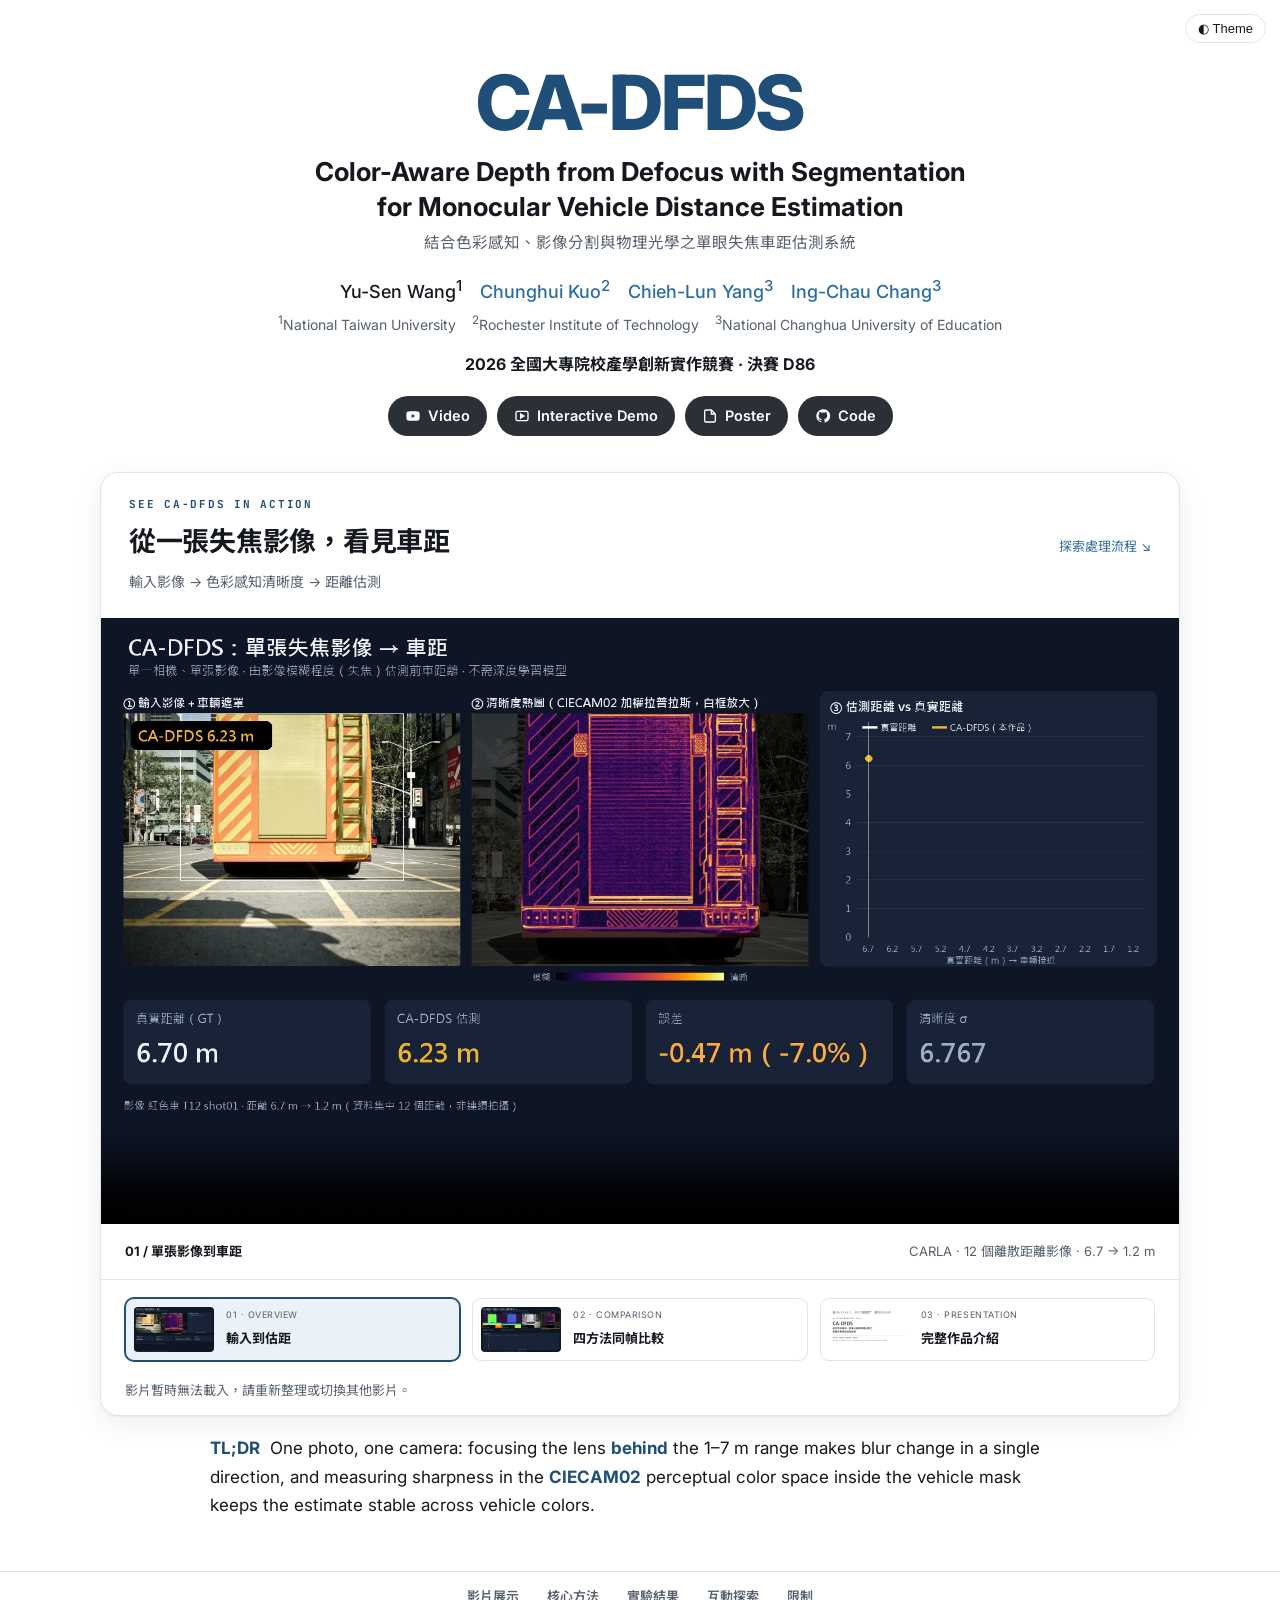
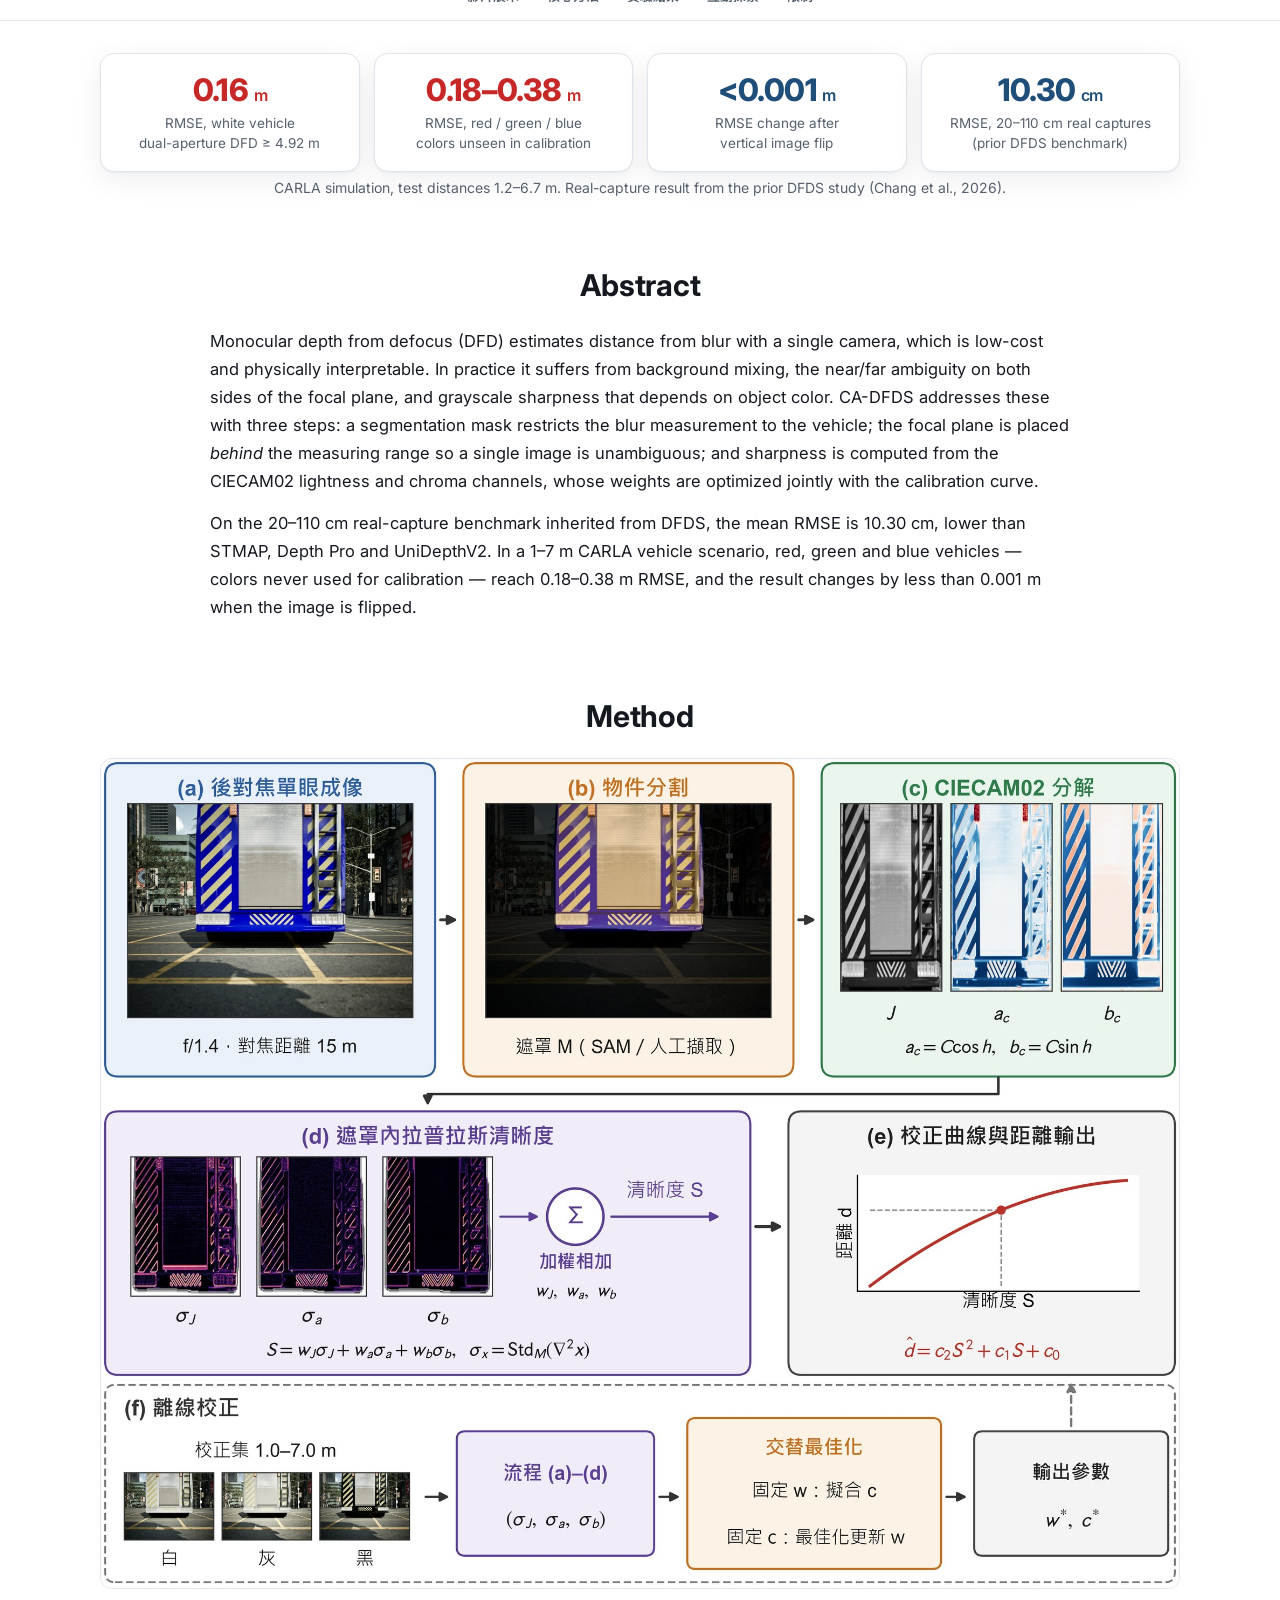
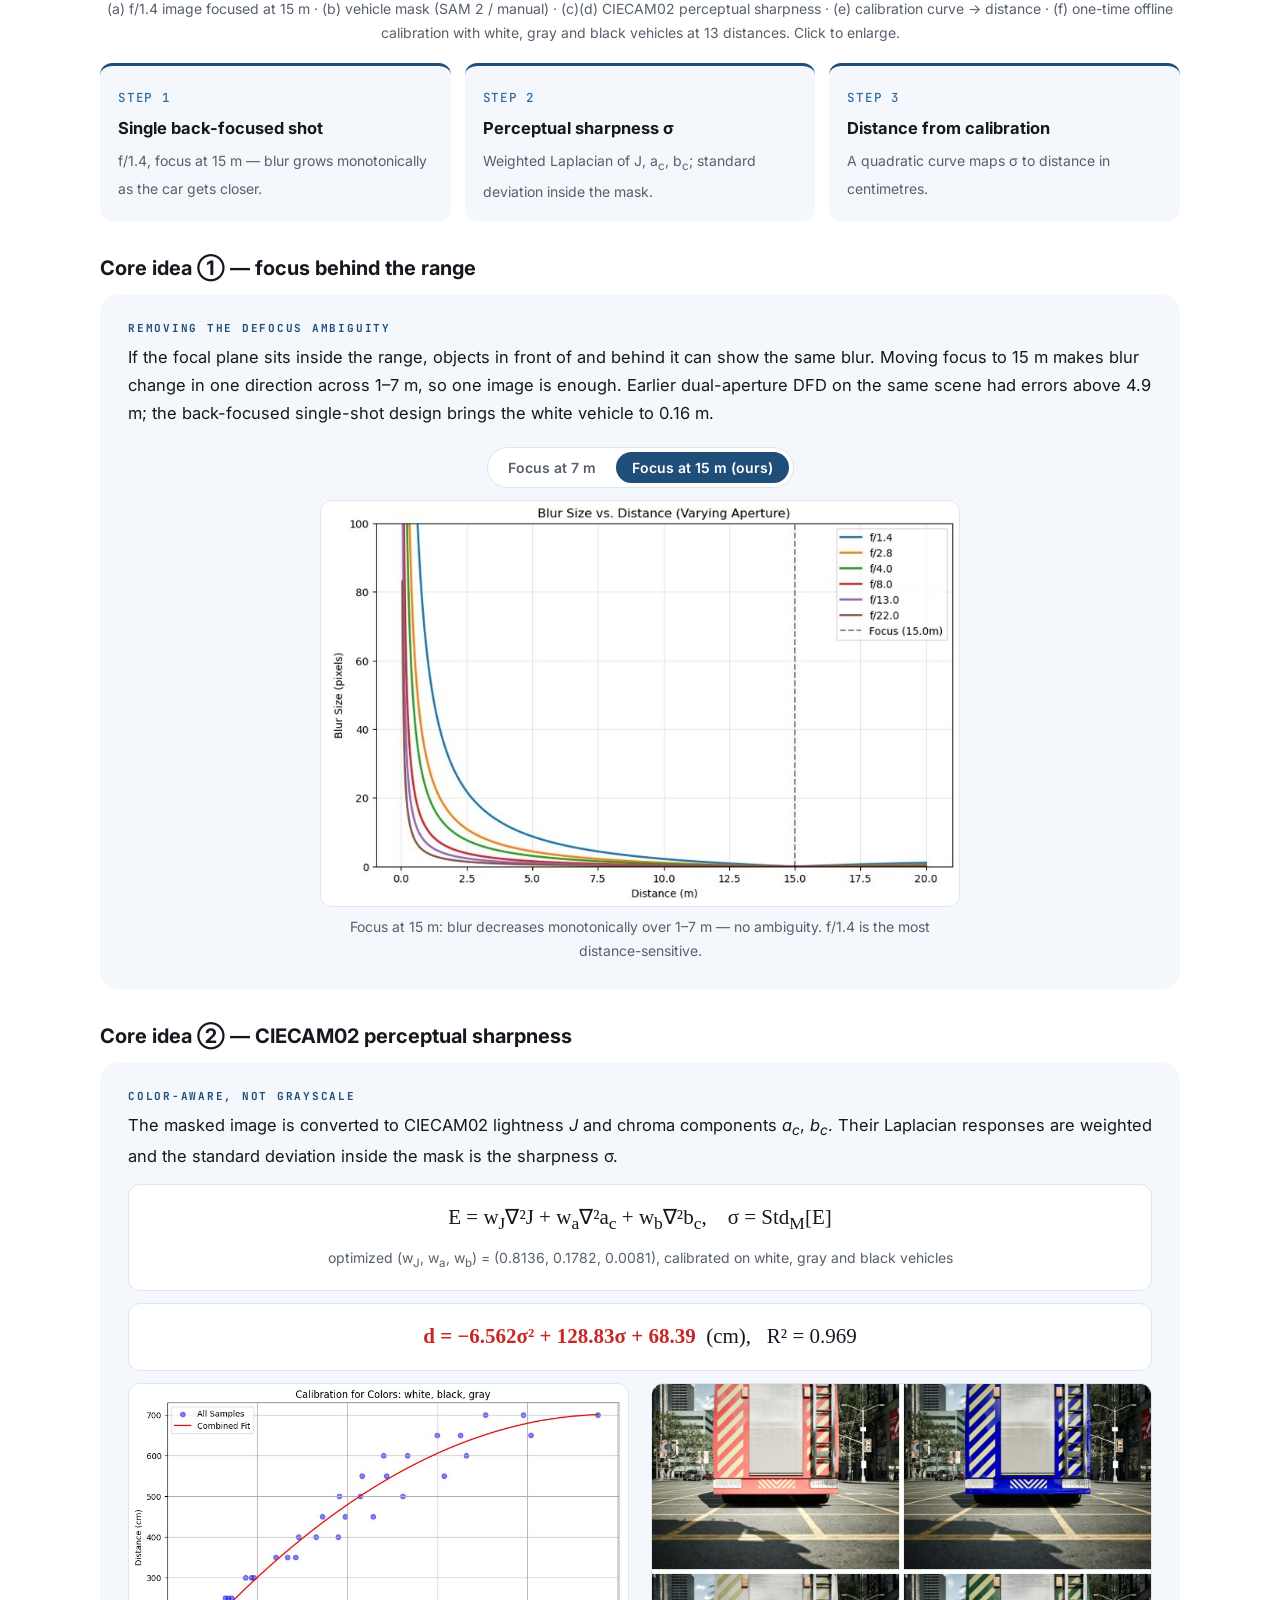
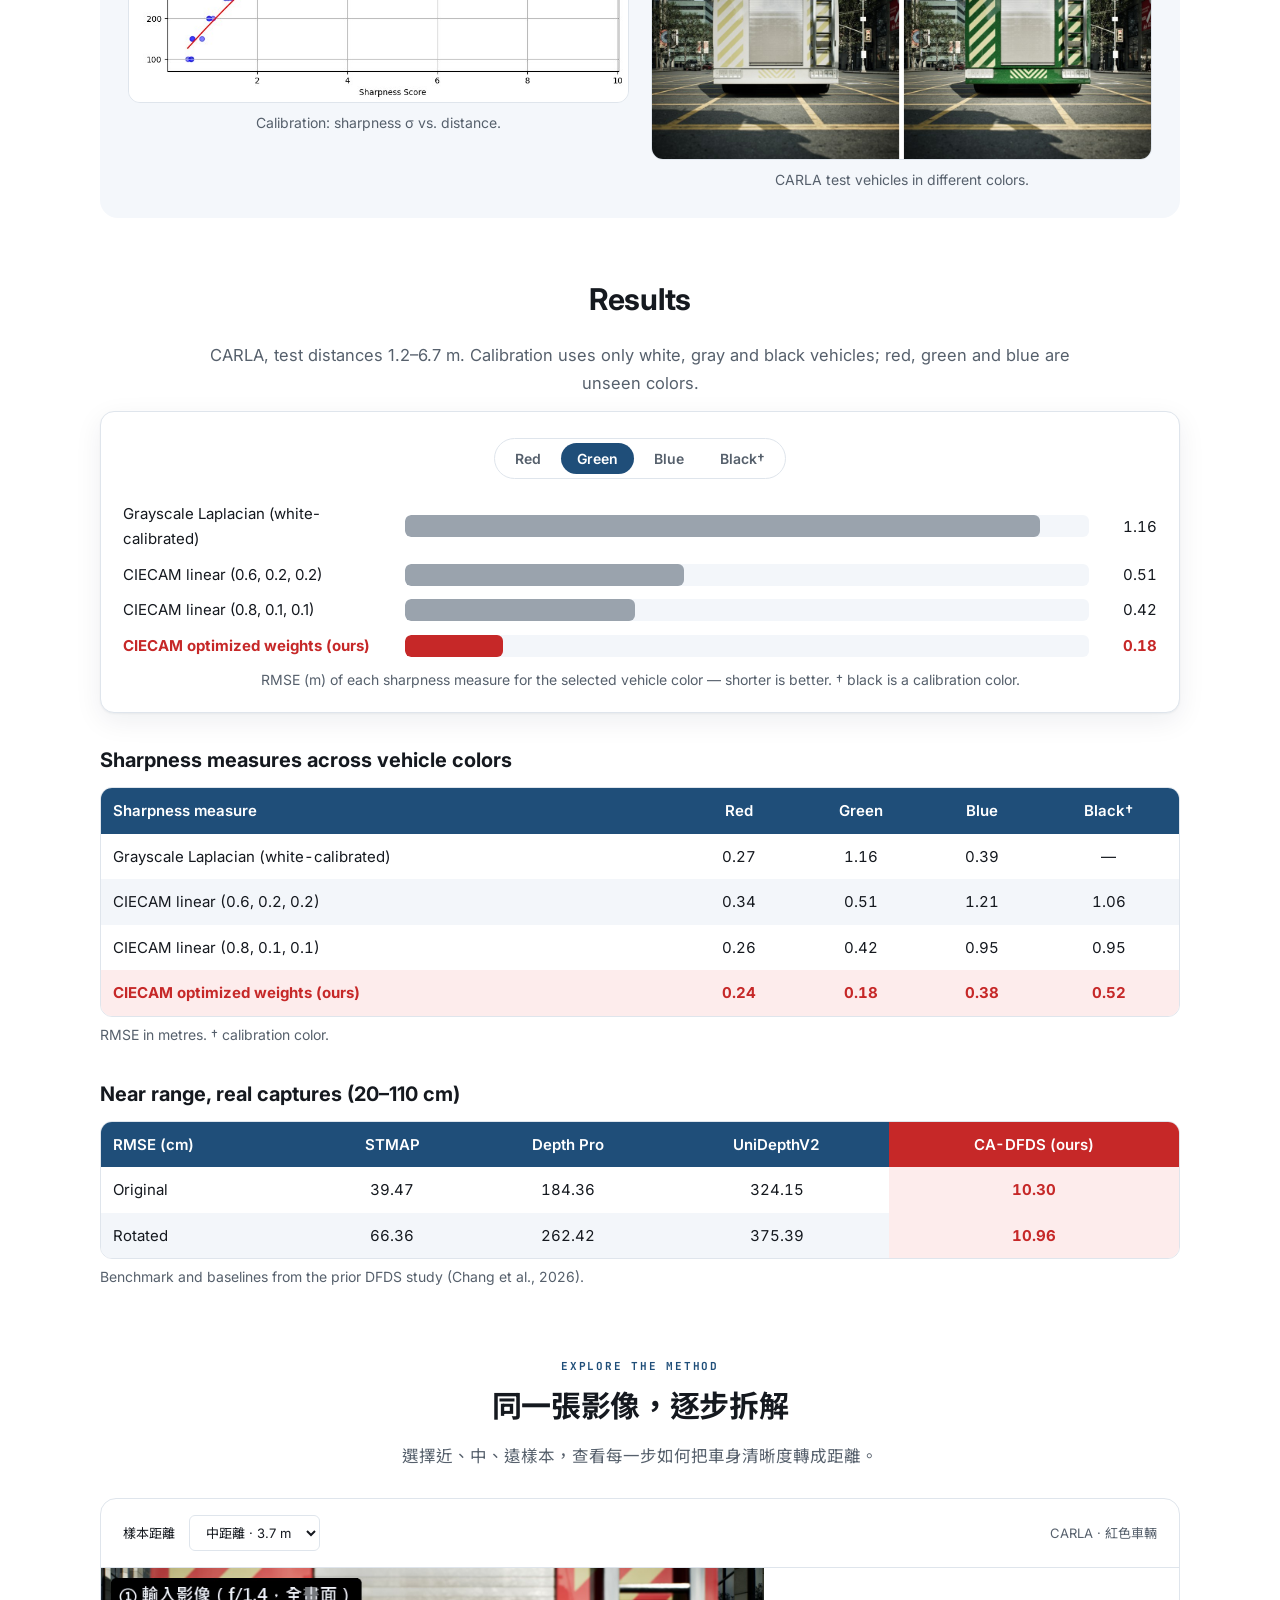
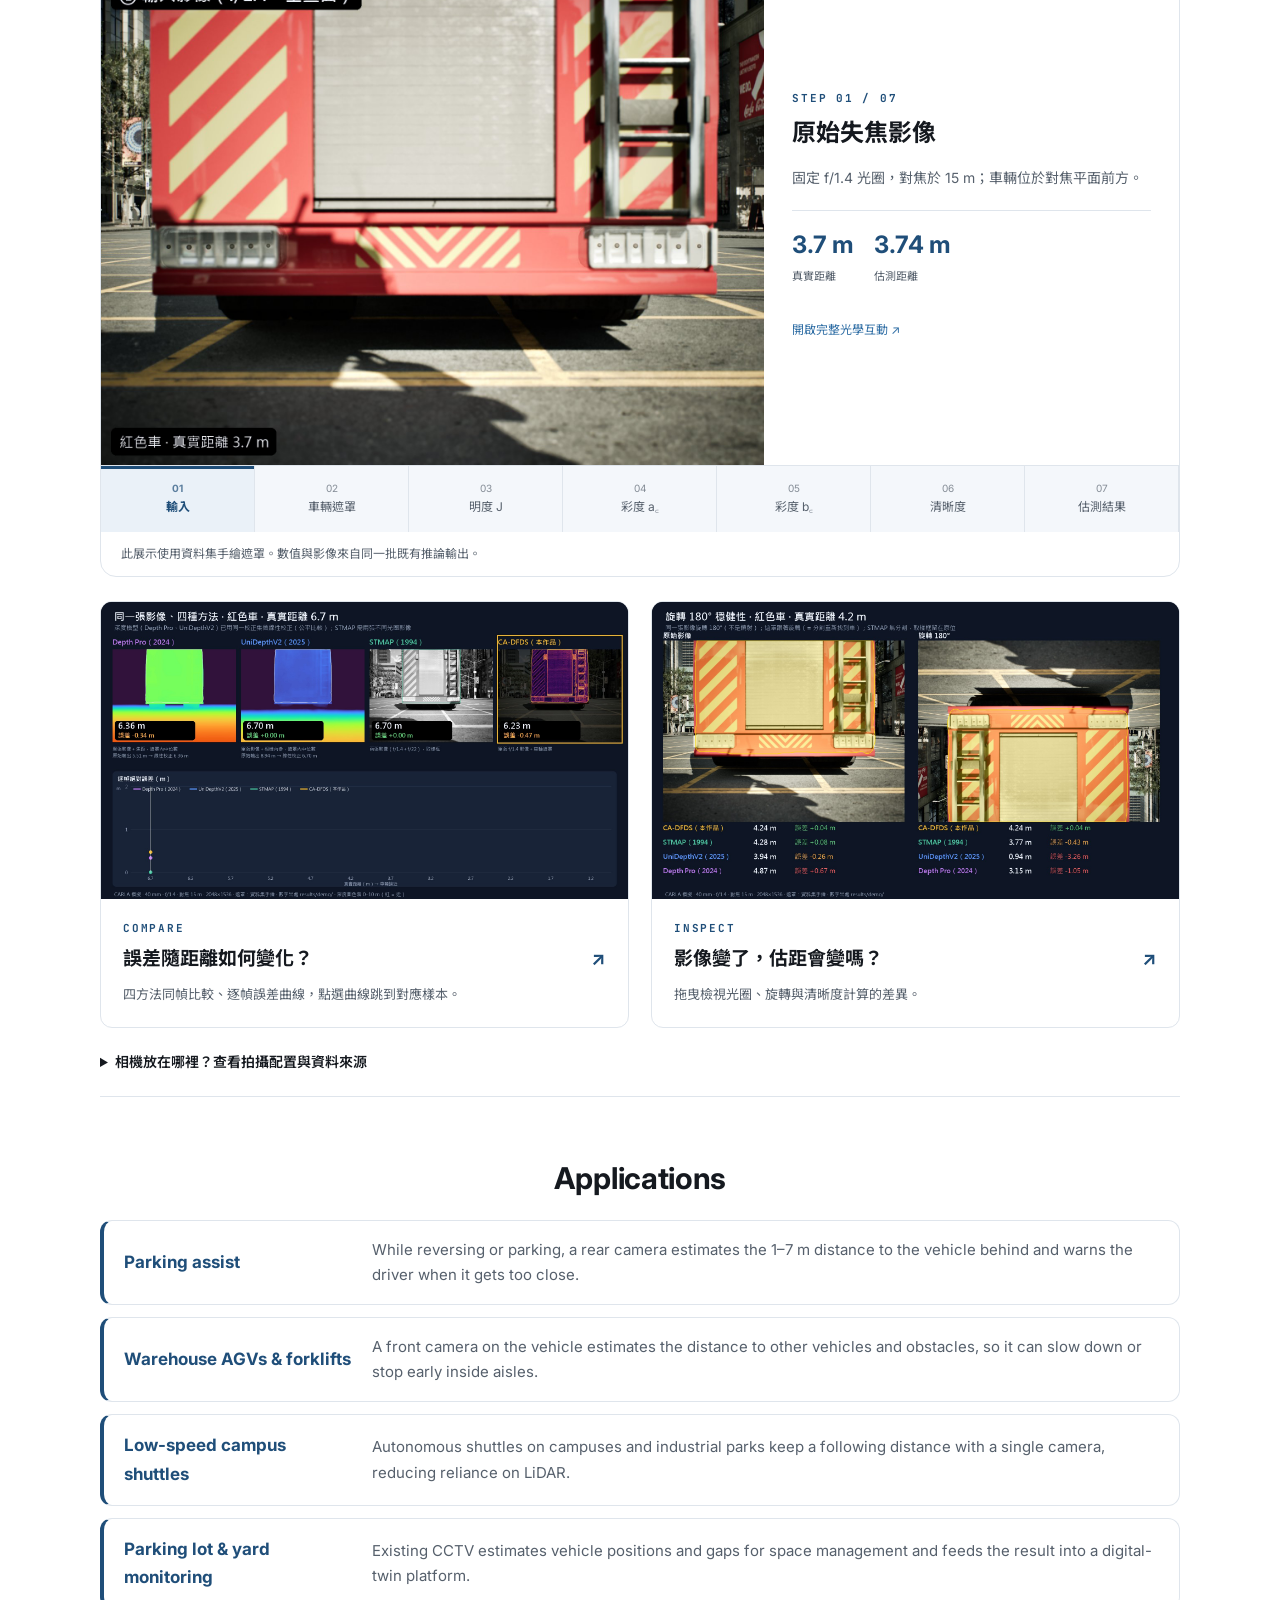
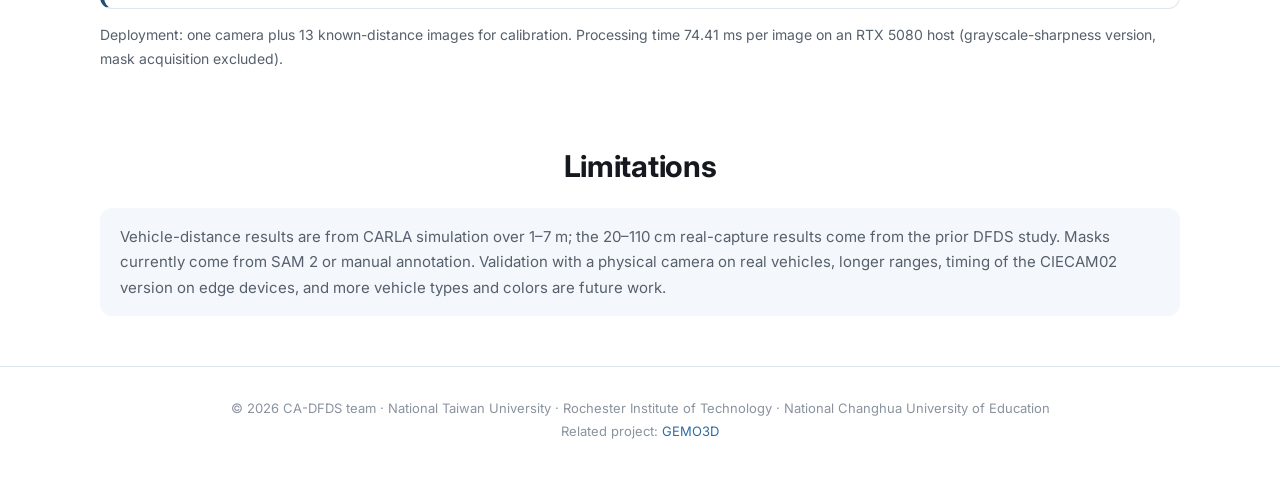
==== docs/index.html @ 115f04d3 "Publish CA-DFDS research demo with synchronized results" ====
<!doctype html>
<html lang="en">
<head>
<meta charset="utf-8">
<meta name="viewport" content="width=device-width, initial-scale=1">
<title>CA-DFDS: Color-Aware Depth from Defocus with Segmentation</title>
<meta name="description" content="CA-DFDS estimates vehicle distance from a single defocused image by focusing behind the measuring range and computing CIECAM02 perceptual sharpness inside the vehicle mask.">
<meta property="og:title" content="CA-DFDS: Color-Aware Depth from Defocus with Segmentation">
<meta property="og:description" content="Monocular vehicle distance from one defocused image — back-focused optics + CIECAM02 perceptual sharpness.">
<meta property="og:image" content="assets/intro_poster.jpg">
<link rel="preconnect" href="https://fonts.googleapis.com">
<link rel="preconnect" href="https://fonts.gstatic.com" crossorigin>
<link href="https://fonts.googleapis.com/css2?family=Inter:wght@400;500;600;700;800&family=Noto+Sans+TC:wght@400;500;700&family=JetBrains+Mono:wght@500&display=swap" rel="stylesheet">
<style>
:root{
  --bg:#ffffff; --surface:#f4f7fb; --card:#ffffff; --ink:#15191f; --muted:#56606c; --faint:#8a939e; --rule:#dfe5ec;
  --accent:#1f4e79; --accent-2:#2e6da4; --accent-soft:#eaf1f8; --zebra:#f3f6fa; --ours:#c62828; --ours-soft:#fdecec;
  --shadow:0 1px 2px rgba(15,30,50,.05),0 8px 28px rgba(15,30,50,.07);
}
@media (prefers-color-scheme: dark){
  :root:not([data-theme="light"]){
    --bg:#10141a; --surface:#171e27; --card:#1b232e; --ink:#e8edf3; --muted:#a9b5c2; --faint:#7f8b98; --rule:#2b3644;
    --accent:#86b6e4; --accent-2:#a2c8ee; --accent-soft:#1d2b3b; --zebra:#1f2834; --ours:#ff7b70; --ours-soft:#3a2326; --shadow:none;
  }
}
:root[data-theme="dark"]{
  --bg:#10141a; --surface:#171e27; --card:#1b232e; --ink:#e8edf3; --muted:#a9b5c2; --faint:#7f8b98; --rule:#2b3644;
  --accent:#86b6e4; --accent-2:#a2c8ee; --accent-soft:#1d2b3b; --zebra:#1f2834; --ours:#ff7b70; --ours-soft:#3a2326; --shadow:none;
}
*{box-sizing:border-box}
html{scroll-behavior:smooth}
body{margin:0;background:var(--bg);color:var(--ink);font:16.5px/1.7 Inter,"Noto Sans TC",system-ui,sans-serif;-webkit-font-smoothing:antialiased}
a{color:var(--accent-2);text-decoration:none} a:hover{text-decoration:underline}
img,video{max-width:100%;display:block}
.wrap{max-width:980px;margin:0 auto;padding:0 20px}
header.hero{padding:64px 0 26px;text-align:center}
.logo{font-size:clamp(46px,8vw,76px);font-weight:800;letter-spacing:-.03em;line-height:1;margin:0;color:var(--accent)}
.subtitle{font-size:clamp(19px,2.6vw,26px);font-weight:700;line-height:1.35;margin:14px auto 4px;max-width:780px}
.subtitle-zh{color:var(--muted);font-family:"Noto Sans TC",sans-serif;font-size:15.5px;margin:0 0 18px}
.authors{font-size:18px;margin:0 0 2px;display:flex;flex-wrap:wrap;justify-content:center;gap:2px 18px}
.authors a{color:var(--accent-2);font-weight:500}
.authors span{color:var(--ink);font-weight:500}
.affil{font-size:14px;color:var(--muted);margin:4px 0 0;display:flex;flex-wrap:wrap;justify-content:center;gap:0 16px}
.venue{font-weight:700;font-size:16px;margin:14px 0 0}
.btns{display:flex;gap:10px;justify-content:center;flex-wrap:wrap;margin-top:18px}
.btn{display:inline-flex;align-items:center;gap:7px;padding:8px 17px;border-radius:999px;background:#2b2f36;color:#fff;font-weight:600;font-size:14.5px}
.btn:hover{text-decoration:none;background:#11151a}
.btn svg{width:16px;height:16px}
.btn.off{background:#c3c9d1;cursor:not-allowed}
.teaser{margin:30px 0 8px;background:var(--card);border:1px solid var(--rule);border-radius:16px;padding:12px;box-shadow:var(--shadow)}
.teaser video{width:100%;border-radius:10px;background:#000;aspect-ratio:16/9}
.tldr{margin:18px auto 0;max-width:860px;font-size:17px;text-align:left}
.tldr b{color:var(--accent)}
section{padding:46px 0 10px}
h2{font-size:30px;letter-spacing:-.01em;margin:0 0 16px;text-align:center}
h3{font-size:20px;margin:30px 0 10px}
p{margin:0 0 14px} .muted{color:var(--muted)} .small{font-size:14px}
.center{text-align:center}
.lead{max-width:860px;margin:0 auto 14px}
.stats{display:grid;grid-template-columns:repeat(4,1fr);gap:14px;margin:6px 0 4px}
.stat{background:var(--card);border:1px solid var(--rule);border-radius:14px;padding:18px 12px;text-align:center;box-shadow:var(--shadow)}
.stat .v{font-size:31px;font-weight:800;letter-spacing:-.02em;line-height:1.15;color:var(--accent)}
.stat .v.ours{color:var(--ours)}
.stat .v small{font-size:16px;font-weight:600}
.stat .l{font-size:13.5px;color:var(--muted);margin-top:6px;line-height:1.45}
figure{margin:16px 0 6px}
figure img,figure video{border-radius:12px;border:1px solid var(--rule);background:#fff;width:100%}
figcaption{font-size:14px;color:var(--muted);margin-top:8px;text-align:center}
.zoom{cursor:zoom-in}
.steps{display:grid;grid-template-columns:repeat(3,1fr);gap:14px;margin-top:18px}
.step{background:var(--surface);border-radius:12px;padding:16px 18px;border-top:3px solid var(--accent)}
.step .k{font:500 12.5px "JetBrains Mono",monospace;color:var(--accent-2);letter-spacing:.06em}
.step b{display:block;margin:4px 0}
.core{background:var(--surface);border-radius:18px;padding:26px 28px;margin-top:10px}
.eyebrow{font:600 12px "JetBrains Mono",monospace;letter-spacing:.12em;color:var(--accent-2);text-transform:uppercase}
.two{display:grid;grid-template-columns:1fr 1fr;gap:22px;align-items:start}
.eq{font-family:"Cambria Math","STIX Two Math",Georgia,serif;font-size:21px;text-align:center;background:var(--card);border:1px solid var(--rule);border-radius:12px;padding:15px 12px;margin:12px 0;overflow-x:auto}
.eq .ours{color:var(--ours);font-weight:700}
.seg{display:inline-flex;flex-wrap:wrap;justify-content:center;background:var(--card);border:1px solid var(--rule);border-radius:999px;padding:4px;gap:4px;margin:6px 0 12px}
.seg button{border:0;background:transparent;color:var(--muted);font:600 14px Inter,"Noto Sans TC",sans-serif;padding:7px 16px;border-radius:999px;cursor:pointer}
.seg button[aria-pressed="true"]{background:var(--accent);color:#fff}
.bars{background:var(--card);border:1px solid var(--rule);border-radius:14px;padding:20px 22px;box-shadow:var(--shadow)}
.bar-row{display:grid;grid-template-columns:270px 1fr 56px;align-items:center;gap:12px;margin:10px 0;font-size:15px}
.bar-track{height:22px;background:var(--zebra);border-radius:6px;overflow:hidden}
.bar-fill{height:100%;border-radius:6px;background:#9aa3ad;transition:width .45s ease}
.bar-row.ours .bar-fill{background:var(--ours)} .bar-row.ours{color:var(--ours);font-weight:700}
.bar-val{text-align:right;font-variant-numeric:tabular-nums}
.tbl{overflow-x:auto;border-radius:12px;border:1px solid var(--rule);margin:10px 0 6px}
table{width:100%;border-collapse:collapse;font-size:15px;font-variant-numeric:tabular-nums}
th,td{padding:10px 12px;text-align:center}
thead th{background:var(--accent);color:#fff;font-weight:600}
:root[data-theme="dark"] thead th{color:#10141a}
thead th.ours{background:var(--ours);color:#fff}
tbody tr:nth-child(even) td{background:var(--zebra)}
td:first-child,th:first-child{text-align:left}
tbody tr.ours td{background:var(--ours-soft);color:var(--ours);font-weight:700}
tbody td.ours{background:var(--ours-soft)!important;color:var(--ours);font-weight:700}
.apps{display:grid;gap:12px;margin-top:6px}
.app{display:grid;grid-template-columns:230px 1fr;gap:18px;align-items:center;background:var(--card);border:1px solid var(--rule);border-left:4px solid var(--accent);border-radius:12px;padding:16px 20px}
.app h4{margin:0;font-size:17px;color:var(--accent)}
.app p{margin:0;font-size:15px;color:var(--muted)}
.limit{background:var(--surface);border-radius:12px;padding:16px 20px;font-size:15px;color:var(--muted)}
footer{margin-top:40px;padding:30px 0 50px;border-top:1px solid var(--rule);font-size:13px;color:var(--faint);text-align:center}
.lightbox{position:fixed;inset:0;background:rgba(0,0,0,.85);display:none;align-items:center;justify-content:center;padding:20px;z-index:10;cursor:zoom-out}
.lightbox.on{display:flex} .lightbox img{max-height:94vh;border-radius:8px;background:#fff}
.theme{position:fixed;top:14px;right:14px;z-index:5;border:1px solid var(--rule);background:var(--card);color:var(--ink);border-radius:999px;padding:6px 12px;font-size:13px;cursor:pointer}
@media (max-width:760px){
  .stats{grid-template-columns:1fr 1fr} .steps,.two{grid-template-columns:1fr}
  .app{grid-template-columns:1fr;gap:4px} .bar-row{grid-template-columns:1fr 54px} .bar-row .bar-label{grid-column:1 / -1}
  header.hero{padding:52px 0 20px} .core{padding:20px} .eq{font-size:17px} h2{font-size:25px}
}
</style>
<link rel="stylesheet" href="assets/showcase.css">
<script src="assets/showcase.js" defer></script>
</head>
<body>
<button class="theme" id="themeBtn" aria-label="Toggle color theme">◐ Theme</button>

<header class="hero">
  <div class="wrap">
    <h1 class="logo">CA-DFDS</h1>
    <p class="subtitle">Color-Aware Depth from Defocus with Segmentation<br>for Monocular Vehicle Distance Estimation</p>
    <p class="subtitle-zh">結合色彩感知、影像分割與物理光學之單眼失焦車距估測系統</p>
    <div class="authors">
      <span>Yu-Sen Wang<sup>1</sup></span>
      <a href="https://www.rit.edu/directory/clkiee-chunghui-kuo" target="_blank" rel="noopener">Chunghui Kuo<sup>2</sup></a>
      <a href="https://xn--zwq108c.tw/research/" target="_blank" rel="noopener">Chieh-Lun Yang<sup>3</sup></a>
      <a href="https://people.csie.ncue.edu.tw/icchang/" target="_blank" rel="noopener">Ing-Chau Chang<sup>3</sup></a>
    </div>
    <div class="affil"><span><sup>1</sup>National Taiwan University</span><span><sup>2</sup>Rochester Institute of Technology</span><span><sup>3</sup>National Changhua University of Education</span></div>
    <p class="venue">2026 全國大專院校產學創新實作競賽 · 決賽 D86</p>
    <div class="btns">
      <a class="btn" href="#video"><svg viewBox="0 0 24 24" fill="currentColor"><path d="M21.6 7.2a2.7 2.7 0 0 0-1.9-1.9C18 4.8 12 4.8 12 4.8s-6 0-7.7.5A2.7 2.7 0 0 0 2.4 7.2 28 28 0 0 0 2 12a28 28 0 0 0 .4 4.8 2.7 2.7 0 0 0 1.9 1.9c1.7.5 7.7.5 7.7.5s6 0 7.7-.5a2.7 2.7 0 0 0 1.9-1.9A28 28 0 0 0 22 12a28 28 0 0 0-.4-4.8zM10 15V9l5.2 3z"/></svg>Video</a>
      <a class="btn" href="demo/"><svg viewBox="0 0 24 24" fill="none" stroke="currentColor" stroke-width="2"><rect x="3" y="5" width="18" height="14" rx="2"/><path d="M10 9l5 3-5 3z" fill="currentColor"/></svg>Interactive Demo</a>
      <a class="btn" href="assets/poster.pdf" target="_blank" rel="noopener"><svg viewBox="0 0 24 24" fill="none" stroke="currentColor" stroke-width="2"><path d="M14 3H6a2 2 0 0 0-2 2v14a2 2 0 0 0 2 2h12a2 2 0 0 0 2-2V9z"/><path d="M14 3v6h6"/></svg>Poster</a>
      <a class="btn" href="https://github.com/DreamerForJay/CA-DFDS-finals"><svg viewBox="0 0 24 24" fill="currentColor"><path d="M12 2a10 10 0 0 0-3.2 19.5c.5.1.7-.2.7-.5v-1.7c-2.8.6-3.4-1.2-3.4-1.2-.5-1.2-1.1-1.5-1.1-1.5-.9-.6.1-.6.1-.6 1 .1 1.5 1 1.5 1 .9 1.5 2.3 1.1 2.9.8.1-.6.3-1.1.6-1.3-2.2-.3-4.6-1.1-4.6-5a3.9 3.9 0 0 1 1-2.7 3.6 3.6 0 0 1 .1-2.7s.8-.3 2.8 1a9.6 9.6 0 0 1 5 0c1.9-1.3 2.8-1 2.8-1a3.6 3.6 0 0 1 .1 2.7 3.9 3.9 0 0 1 1 2.7c0 3.9-2.4 4.7-4.6 5 .4.3.7.9.7 1.9v2.8c0 .3.2.6.7.5A10 10 0 0 0 12 2z"/></svg>Code</a>
    </div>

    <div class="teaser showcase" id="video">
<div class="showcase-heading"><div><span class="eyebrow">SEE CA-DFDS IN ACTION</span><h2>從一張失焦影像，看見車距</h2><p>輸入影像 → 色彩感知清晰度 → 距離估測</p></div><a class="text-link" href="#demo">探索處理流程 ↘</a></div>
<video id="showcase-video" src="assets/demo/C-A1_teaser/video.mp4" poster="assets/demo/C-A1_teaser/poster.jpg" controls muted playsinline preload="metadata" aria-label="CA-DFDS 展示影片"></video>
<div class="showcase-caption"><strong id="clip-title">01 / 單張影像到車距</strong><span id="clip-note">CARLA · 12 個離散距離影像 · 6.7 → 1.2 m</span></div>
<div class="clip-list" aria-label="選擇展示影片">
<button type="button" data-clip="0" aria-pressed="true"><img src="assets/demo/C-A1_teaser/poster.jpg" alt=""><span><small>01 · OVERVIEW</small><b>輸入到估距</b></span></button>
<button type="button" data-clip="1" aria-pressed="false"><img src="assets/demo/C-E1_method_compare/poster.jpg" alt=""><span><small>02 · COMPARISON</small><b>四方法同幀比較</b></span></button>
<button type="button" data-clip="2" aria-pressed="false"><img src="assets/intro_poster.jpg" alt=""><span><small>03 · PRESENTATION</small><b>完整作品介紹</b></span></button>
</div><p id="media-status" role="status"></p>
</div>
    <p class="tldr"><b>TL;DR</b>&nbsp; One photo, one camera: focusing the lens <b>behind</b> the 1–7 m range makes blur change in a single direction, and measuring sharpness in the <b>CIECAM02</b> perceptual color space inside the vehicle mask keeps the estimate stable across vehicle colors.</p>
  </div>
</header>

<nav class="section-nav" aria-label="專案導覽"><a href="#video">影片展示</a><a href="#method">核心方法</a><a href="#results">實驗結果</a><a href="#demo">互動探索</a><a href="#limits">限制</a></nav>
<main class="wrap">
  <div class="stats">
    <div class="stat"><div class="v ours">0.16 <small>m</small></div><div class="l">RMSE, white vehicle<br>dual-aperture DFD ≥ 4.92 m</div></div>
    <div class="stat"><div class="v ours">0.18–0.38 <small>m</small></div><div class="l">RMSE, red / green / blue<br>colors unseen in calibration</div></div>
    <div class="stat"><div class="v">&lt;0.001 <small>m</small></div><div class="l">RMSE change after<br>vertical image flip</div></div>
    <div class="stat"><div class="v">10.30 <small>cm</small></div><div class="l">RMSE, 20–110 cm real captures<br>(prior DFDS benchmark)</div></div>
  </div>
  <p class="small muted center">CARLA simulation, test distances 1.2–6.7 m. Real-capture result from the prior DFDS study (Chang et al., 2026).</p>

  <section id="abstract">
    <h2>Abstract</h2>
    <p class="lead">Monocular depth from defocus (DFD) estimates distance from blur with a single camera, which is low-cost and physically interpretable. In practice it suffers from background mixing, the near/far ambiguity on both sides of the focal plane, and grayscale sharpness that depends on object color. CA-DFDS addresses these with three steps: a segmentation mask restricts the blur measurement to the vehicle; the focal plane is placed <em>behind</em> the measuring range so a single image is unambiguous; and sharpness is computed from the CIECAM02 lightness and chroma channels, whose weights are optimized jointly with the calibration curve.</p>
    <p class="lead">On the 20–110 cm real-capture benchmark inherited from DFDS, the mean RMSE is 10.30 cm, lower than STMAP, Depth Pro and UniDepthV2. In a 1–7 m CARLA vehicle scenario, red, green and blue vehicles — colors never used for calibration — reach 0.18–0.38 m RMSE, and the result changes by less than 0.001 m when the image is flipped.</p>
  </section>

  <section id="method">
    <h2>Method</h2>
    <figure><img class="zoom" src="assets/arch_fix.jpg" alt="CA-DFDS pipeline: (a) f/1.4 image focused at 15 m, (b) vehicle mask, (c) CIECAM02 decomposition, (d) masked Laplacian sharpness, (e) calibration curve to distance, (f) offline calibration" loading="lazy">
      <figcaption>(a) f/1.4 image focused at 15 m · (b) vehicle mask (SAM 2 / manual) · (c)(d) CIECAM02 perceptual sharpness · (e) calibration curve → distance · (f) one-time offline calibration with white, gray and black vehicles at 13 distances. Click to enlarge.</figcaption></figure>
    <div class="steps">
      <div class="step"><span class="k">STEP 1</span><b>Single back-focused shot</b><span class="muted small">f/1.4, focus at 15 m — blur grows monotonically as the car gets closer.</span></div>
      <div class="step"><span class="k">STEP 2</span><b>Perceptual sharpness σ</b><span class="muted small">Weighted Laplacian of J, a<sub>c</sub>, b<sub>c</sub>; standard deviation inside the mask.</span></div>
      <div class="step"><span class="k">STEP 3</span><b>Distance from calibration</b><span class="muted small">A quadratic curve maps σ to distance in centimetres.</span></div>
    </div>

    <h3>Core idea ① — focus behind the range</h3>
    <div class="core">
      <span class="eyebrow">Removing the defocus ambiguity</span>
      <p style="margin-top:8px">If the focal plane sits inside the range, objects in front of and behind it can show the same blur. Moving focus to 15 m makes blur change in one direction across 1–7 m, so one image is enough. Earlier dual-aperture DFD on the same scene had errors above 4.9 m; the back-focused single-shot design brings the white vehicle to 0.16 m.</p>
      <div class="center"><div class="seg" role="group" aria-label="Focus distance">
        <button type="button" data-focus="7m" aria-pressed="false">Focus at 7 m</button>
        <button type="button" data-focus="15m" aria-pressed="true">Focus at 15 m (ours)</button>
      </div></div>
      <figure style="margin:0 auto;max-width:640px"><img id="focusImg" class="zoom" src="assets/defocus_15m.jpg" alt="Theoretical blur vs. distance for several apertures, focus at 15 m" loading="lazy">
        <figcaption id="focusCap">Focus at 15 m: blur decreases monotonically over 1–7 m — no ambiguity. f/1.4 is the most distance-sensitive.</figcaption></figure>
    </div>

    <h3>Core idea ② — CIECAM02 perceptual sharpness</h3>
    <div class="core">
      <span class="eyebrow">Color-aware, not grayscale</span>
      <p style="margin-top:8px">The masked image is converted to CIECAM02 lightness <i>J</i> and chroma components <i>a<sub>c</sub></i>, <i>b<sub>c</sub></i>. Their Laplacian responses are weighted and the standard deviation inside the mask is the sharpness σ.</p>
      <div class="eq">E = w<sub>J</sub>∇²J + w<sub>a</sub>∇²a<sub>c</sub> + w<sub>b</sub>∇²b<sub>c</sub>, &nbsp;&nbsp; σ = Std<sub>M</sub>[E]<br>
        <span class="small muted" style="font-family:Inter,sans-serif">optimized (w<sub>J</sub>, w<sub>a</sub>, w<sub>b</sub>) = (0.8136, 0.1782, 0.0081), calibrated on white, gray and black vehicles</span></div>
      <div class="eq"><span class="ours">d = −6.562σ² + 128.83σ + 68.39</span> &nbsp;(cm), &nbsp; R² = 0.969</div>
      <div class="two">
        <figure style="margin:0"><img class="zoom" src="assets/calib.jpg" alt="Calibration curve of sharpness versus distance" loading="lazy"><figcaption>Calibration: sharpness σ vs. distance.</figcaption></figure>
        <figure style="margin:0"><img class="zoom" src="assets/cars.jpg" alt="CARLA test vehicles in different colors" loading="lazy"><figcaption>CARLA test vehicles in different colors.</figcaption></figure>
      </div>
    </div>
  </section>

  <section id="results">
    <h2>Results</h2>
    <p class="lead center muted">CARLA, test distances 1.2–6.7 m. Calibration uses only white, gray and black vehicles; red, green and blue are unseen colors.</p>
    <div class="bars">
      <div class="center"><div class="seg" role="group" aria-label="Vehicle color" id="colorSeg">
        <button type="button" data-c="0" aria-pressed="false">Red</button>
        <button type="button" data-c="1" aria-pressed="true">Green</button>
        <button type="button" data-c="2" aria-pressed="false">Blue</button>
        <button type="button" data-c="3" aria-pressed="false">Black†</button>
      </div></div>
      <div id="barRows"></div>
      <p class="small muted center" style="margin:8px 0 0">RMSE (m) of each sharpness measure for the selected vehicle color — shorter is better. † black is a calibration color.</p>
    </div>

    <h3>Sharpness measures across vehicle colors</h3>
    <div class="tbl"><table>
      <thead><tr><th>Sharpness measure</th><th>Red</th><th>Green</th><th>Blue</th><th>Black†</th></tr></thead>
      <tbody>
        <tr><td>Grayscale Laplacian (white-calibrated)</td><td>0.27</td><td>1.16</td><td>0.39</td><td>—</td></tr>
        <tr><td>CIECAM linear (0.6, 0.2, 0.2)</td><td>0.34</td><td>0.51</td><td>1.21</td><td>1.06</td></tr>
        <tr><td>CIECAM linear (0.8, 0.1, 0.1)</td><td>0.26</td><td>0.42</td><td>0.95</td><td>0.95</td></tr>
        <tr class="ours"><td>CIECAM optimized weights (ours)</td><td>0.24</td><td>0.18</td><td>0.38</td><td>0.52</td></tr>
      </tbody>
    </table></div>
    <p class="small muted">RMSE in metres. † calibration color.</p>

    <h3>Near range, real captures (20–110 cm)</h3>
    <div class="tbl"><table>
      <thead><tr><th>RMSE (cm)</th><th>STMAP</th><th>Depth Pro</th><th>UniDepthV2</th><th class="ours">CA-DFDS (ours)</th></tr></thead>
      <tbody>
        <tr><td>Original</td><td>39.47</td><td>184.36</td><td>324.15</td><td class="ours">10.30</td></tr>
        <tr><td>Rotated</td><td>66.36</td><td>262.42</td><td>375.39</td><td class="ours">10.96</td></tr>
      </tbody>
    </table></div>
    <p class="small muted">Benchmark and baselines from the prior DFDS study (Chang et al., 2026).</p>
  </section>

  <section id="demo" class="demo-section">
    <div class="section-intro"><span class="eyebrow">EXPLORE THE METHOD</span><h2>同一張影像，逐步拆解</h2><p>選擇近、中、遠樣本，查看每一步如何把車身清晰度轉成距離。</p></div>
    <div class="process-card">
      <div class="process-toolbar"><label for="sample-distance">樣本距離</label><select id="sample-distance"><option value="1.2m">近距離 · 1.2 m</option><option value="3.7m" selected>中距離 · 3.7 m</option><option value="6.7m">遠距離 · 6.7 m</option></select><span>CARLA · 紅色車輛</span></div>
      <div class="process-layout"><div class="process-image"><img id="process-image" src="assets/demo/C-C1_input_output/steps/3.7m/0_input.jpg" alt="3.7 m 原始失焦影像" loading="lazy"></div><div class="process-copy"><span class="eyebrow" id="process-number">STEP 01 / 07</span><h3 id="process-title">原始失焦影像</h3><p id="process-description">固定 f/1.4 光圈，對焦於 15 m；車輛位於對焦平面前方。</p><div class="sample-numbers" id="sample-numbers"></div><a href="demo/#method">開啟完整光學互動 ↗</a></div></div>
      <div class="process-steps" aria-label="處理步驟"><button type="button" data-process="0" aria-pressed="true"><small>01</small>輸入</button><button type="button" data-process="1" aria-pressed="false"><small>02</small>車輛遮罩</button><button type="button" data-process="2" aria-pressed="false"><small>03</small>明度 J</button><button type="button" data-process="3" aria-pressed="false"><small>04</small>彩度 a꜀</button><button type="button" data-process="4" aria-pressed="false"><small>05</small>彩度 b꜀</button><button type="button" data-process="5" aria-pressed="false"><small>06</small>清晰度</button><button type="button" data-process="6" aria-pressed="false"><small>07</small>估測結果</button></div>
      <p class="source-note">此展示使用資料集手繪遮罩。數值與影像來自同一批既有推論輸出。</p>
    </div>
    <div class="explore-grid">
      <a class="explore-card" href="demo/#compare"><img src="assets/demo/C-E1_method_compare/poster.jpg" alt="四方法比較畫面" loading="lazy"><div><span class="eyebrow">COMPARE</span><h3>誤差隨距離如何變化？ <span>↗</span></h3><p>四方法同幀比較、逐幀誤差曲線，點選曲線跳到對應樣本。</p></div></a>
      <a class="explore-card" href="demo/#ablation"><img src="assets/demo/C-F1_before_after/poster.jpg" alt="原圖與旋轉影像對照" loading="lazy"><div><span class="eyebrow">INSPECT</span><h3>影像變了，估距會變嗎？ <span>↗</span></h3><p>拖曳檢視光圈、旋轉與清晰度計算的差異。</p></div></a>
    </div>
    <details class="camera-detail"><summary>相機放在哪裡？查看拍攝配置與資料來源</summary><img src="assets/demo/C-B1_camera_setup/camera_views.jpg" alt="CARLA 車載相機、側面與俯視配置示意" loading="lazy"><p>40 mm 鏡頭、f/1.4、對焦 15 m，相機高度 0.8 m。側視與俯視為配置示意，影片為離散距離影像重播。</p><a href="https://github.com/DreamerForJay/CA-DFDS-finals/tree/ecf437c9bc9354010261a41300158071e151f04e/results/demo">素材與數據來源 ↗</a> · <a href="https://drive.google.com/drive/folders/1dhRViJVTi19B6Qj7G2V88P_CmXReAIpD">雲端素材 ↗</a></details>
  </section>

  <section id="apps">
    <h2>Applications</h2>
    <div class="apps">
      <div class="app"><h4>Parking assist</h4><p>While reversing or parking, a rear camera estimates the 1–7 m distance to the vehicle behind and warns the driver when it gets too close.</p></div>
      <div class="app"><h4>Warehouse AGVs &amp; forklifts</h4><p>A front camera on the vehicle estimates the distance to other vehicles and obstacles, so it can slow down or stop early inside aisles.</p></div>
      <div class="app"><h4>Low-speed campus shuttles</h4><p>Autonomous shuttles on campuses and industrial parks keep a following distance with a single camera, reducing reliance on LiDAR.</p></div>
      <div class="app"><h4>Parking lot &amp; yard monitoring</h4><p>Existing CCTV estimates vehicle positions and gaps for space management and feeds the result into a digital-twin platform.</p></div>
    </div>
    <p class="small muted" style="margin-top:14px">Deployment: one camera plus 13 known-distance images for calibration. Processing time 74.41 ms per image on an RTX 5080 host (grayscale-sharpness version, mask acquisition excluded).</p>
  </section>

  <section id="limits">
    <h2>Limitations</h2>
    <div class="limit">Vehicle-distance results are from CARLA simulation over 1–7 m; the 20–110 cm real-capture results come from the prior DFDS study. Masks currently come from SAM 2 or manual annotation. Validation with a physical camera on real vehicles, longer ranges, timing of the CIECAM02 version on edge devices, and more vehicle types and colors are future work.</div>
  </section>
</main>

<footer>© 2026 CA-DFDS team · National Taiwan University · Rochester Institute of Technology · National Changhua University of Education<br>Related project: <a href="https://xn--zwq108c.tw/GEMO3D/">GEMO3D</a></footer>

<div class="lightbox" id="lb" role="dialog" aria-label="Enlarged figure"><img alt=""></div>
<script>
(function(){
  const fImg = document.getElementById('focusImg'), fCap = document.getElementById('focusCap');
  const FOCUS = { '7m': ['assets/defocus_7m.jpg', 'Focus at 7 m: blur falls to zero at 7 m and rises again behind it — the same blur can mean two distances.'],
                  '15m': ['assets/defocus_15m.jpg', 'Focus at 15 m: blur decreases monotonically over 1–7 m — no ambiguity. f/1.4 is the most distance-sensitive.'] };
  document.querySelectorAll('[data-focus]').forEach(b => b.addEventListener('click', () => {
    document.querySelectorAll('[data-focus]').forEach(x => x.setAttribute('aria-pressed', x === b));
    const [src, cap] = FOCUS[b.dataset.focus]; fImg.src = src; fCap.textContent = cap;
    fImg.alt = 'Theoretical blur vs. distance, ' + b.textContent;
  }));

  const M = [['Grayscale Laplacian (white-calibrated)', [0.27, 1.16, 0.39, null]],
             ['CIECAM linear (0.6, 0.2, 0.2)', [0.34, 0.51, 1.21, 1.06]],
             ['CIECAM linear (0.8, 0.1, 0.1)', [0.26, 0.42, 0.95, 0.95]],
             ['CIECAM optimized weights (ours)', [0.24, 0.18, 0.38, 0.52]]];
  const rows = document.getElementById('barRows'), MAX = 1.25;
  rows.innerHTML = M.map((m, i) => '<div class="bar-row' + (i === 3 ? ' ours' : '') + '"><span class="bar-label">' + m[0] + '</span><div class="bar-track"><div class="bar-fill"></div></div><span class="bar-val"></span></div>').join('');
  function show(c){
    rows.querySelectorAll('.bar-row').forEach((r, i) => {
      const v = M[i][1][c];
      r.querySelector('.bar-fill').style.width = v == null ? '0%' : (v / MAX * 100) + '%';
      r.querySelector('.bar-val').textContent = v == null ? 'n/a' : v.toFixed(2);
    });
  }
  document.querySelectorAll('#colorSeg button').forEach(b => b.addEventListener('click', () => {
    document.querySelectorAll('#colorSeg button').forEach(x => x.setAttribute('aria-pressed', x === b)); show(+b.dataset.c);
  }));
  show(1);

  const lb = document.getElementById('lb'), li = lb.querySelector('img');
  document.querySelectorAll('img.zoom').forEach(im => im.addEventListener('click', () => { li.src = im.src; li.alt = im.alt; lb.classList.add('on'); }));
  lb.addEventListener('click', () => lb.classList.remove('on'));
  document.addEventListener('keydown', e => { if (e.key === 'Escape') lb.classList.remove('on'); });

  const btn = document.getElementById('themeBtn'), root = document.documentElement;
  try { const t = localStorage.getItem('cadfds-theme'); if (t) root.dataset.theme = t; } catch (e) {}
  btn.addEventListener('click', () => {
    const dark = root.dataset.theme ? root.dataset.theme === 'dark' : matchMedia('(prefers-color-scheme: dark)').matches;
    root.dataset.theme = dark ? 'light' : 'dark';
    try { localStorage.setItem('cadfds-theme', root.dataset.theme); } catch (e) {}
  });
})();
</script>
</body>
</html>
---- docs/assets/showcase.css ----
/* Existing project-page palette, shared across light and dark modes. */
.wrap{max-width:1120px}header.hero{padding-top:64px}.teaser.showcase{padding:0;overflow:hidden;text-align:left;border-radius:18px;margin-top:36px}#video,section{scroll-margin-top:68px}.eyebrow{display:block;font-size:11px;letter-spacing:.16em;font-weight:700;color:var(--accent);margin-bottom:8px}.showcase-heading{display:flex;align-items:center;justify-content:space-between;padding:24px 28px;gap:20px}.showcase-heading h2{font-size:27px;text-align:left;margin:0 0 5px}.showcase-heading p{font-size:14px;color:var(--muted);margin:0}.text-link{font-size:13px;white-space:nowrap}.showcase video{border-radius:0;aspect-ratio:16/9;background:#101722}.showcase-caption{display:flex;justify-content:space-between;gap:16px;padding:16px 24px;border-bottom:1px solid var(--rule);font-size:13px}.showcase-caption span{color:var(--muted)}.clip-list{display:grid;grid-template-columns:repeat(3,minmax(0,1fr));gap:12px;padding:18px 24px}.clip-list button{display:flex;align-items:center;text-align:left;gap:12px;padding:8px;background:var(--card);border:1px solid var(--rule);border-radius:9px;color:var(--ink);cursor:pointer;font:inherit}.clip-list button[aria-pressed=true]{border-color:var(--accent);background:var(--accent-soft);box-shadow:0 0 0 1px var(--accent)}.clip-list img{width:80px;aspect-ratio:16/9;object-fit:cover;border-radius:4px}.clip-list small{display:block;font-size:9px;letter-spacing:.06em;color:var(--muted)}.clip-list b{font-size:13px}.section-nav{position:sticky;top:0;z-index:4;display:flex;justify-content:center;gap:28px;padding:13px 20px;background:var(--bg);border-bottom:1px solid var(--rule);border-top:1px solid var(--rule);margin:25px 0 32px;font-size:13px;font-weight:600}.section-nav a{white-space:nowrap;color:var(--muted)}.section-intro{text-align:center;margin-bottom:28px}.section-intro h2{margin-bottom:10px}.section-intro p{color:var(--muted)}.process-card{border:1px solid var(--rule);border-radius:16px;overflow:hidden;background:var(--card)}.process-toolbar{display:flex;align-items:center;gap:14px;padding:16px 22px;border-bottom:1px solid var(--rule);font-size:13px}.process-toolbar select{font:inherit;border:1px solid var(--rule);background:var(--bg);color:var(--ink);padding:8px 12px;border-radius:6px}.process-toolbar>span{margin-left:auto;color:var(--muted)}.process-layout{display:grid;grid-template-columns:1.6fr 1fr;align-items:center}.process-image{background:#101722;min-width:0}.process-image img{width:100%;aspect-ratio:4/3;object-fit:contain}.process-copy{padding:28px}.process-copy h3{margin:4px 0 12px;font-size:24px}.process-copy p{font-size:14px;color:var(--muted)}.process-copy a{font-size:12px}.sample-numbers{display:flex;flex-wrap:wrap;gap:20px;border-top:1px solid var(--rule);padding:18px 0;margin:20px 0 8px}.sample-numbers b{display:block;font-size:24px;line-height:1.3;color:var(--accent)}.sample-numbers span{font-size:11px;color:var(--muted)}.process-steps{display:grid;grid-template-columns:repeat(7,1fr);border-top:1px solid var(--rule)}.process-steps button{border:0;border-right:1px solid var(--rule);padding:14px 5px;color:var(--muted);background:var(--surface);font:inherit;font-size:12px;cursor:pointer}.process-steps small{display:block;opacity:.7;font-size:10px}.process-steps button[aria-pressed=true]{background:var(--accent-soft);color:var(--accent);box-shadow:inset 0 3px var(--accent);font-weight:700}.source-note{font-size:12px;color:var(--muted);padding:12px 20px;margin:0}.explore-grid{display:grid;grid-template-columns:1fr 1fr;gap:22px;margin-top:24px}.explore-card{display:block;border:1px solid var(--rule);border-radius:12px;overflow:hidden;color:var(--ink);background:var(--card);transition:transform .2s,border-color .2s}.explore-card:hover{text-decoration:none;border-color:var(--accent);transform:translateY(-3px)}.explore-card>img{aspect-ratio:16/9;object-fit:contain;width:100%;background:#101722}.explore-card>div{padding:22px}.explore-card h3{font-size:19px;margin:0 0 8px}.explore-card h3 span{float:right;color:var(--accent)}.explore-card p{font-size:13px;color:var(--muted);margin:0}.camera-detail{border-bottom:1px solid var(--rule);padding:22px 0;font-size:14px}.camera-detail summary{cursor:pointer;font-weight:600}.camera-detail img{margin:20px auto;max-height:620px}.camera-detail p{color:var(--muted)}#media-status:empty{display:none}#media-status{padding:0 24px;color:var(--muted);font-size:13px}button:focus-visible,a:focus-visible,select:focus-visible,summary:focus-visible{outline:3px solid var(--accent);outline-offset:4px}@media(max-width:760px){.showcase-heading{padding:20px;display:block}.showcase-heading h2{font-size:23px}.showcase-heading .text-link{display:inline-block;margin-top:10px}.showcase-caption{flex-direction:column;gap:4px;padding:14px 18px}.clip-list{gap:8px;padding:14px}.clip-list button{display:block;padding:6px}.clip-list img{width:100%;margin-bottom:6px}.clip-list small{font-size:8px}.clip-list b{font-size:11px}.section-nav{justify-content:flex-start;overflow:auto;gap:23px}.process-layout,.explore-grid{grid-template-columns:1fr}.process-toolbar{flex-wrap:wrap;padding:14px}.process-toolbar>span{display:none}.process-copy{padding:22px}.process-steps{grid-template-columns:repeat(4,1fr)}.process-steps button{border-bottom:1px solid var(--rule)}.process-copy h3{font-size:22px}}@media(prefers-reduced-motion:reduce){html{scroll-behavior:auto}.explore-card{transition:none}}
@media(max-width:760px){.theme{top:auto;bottom:16px;right:14px;box-shadow:var(--shadow)}}
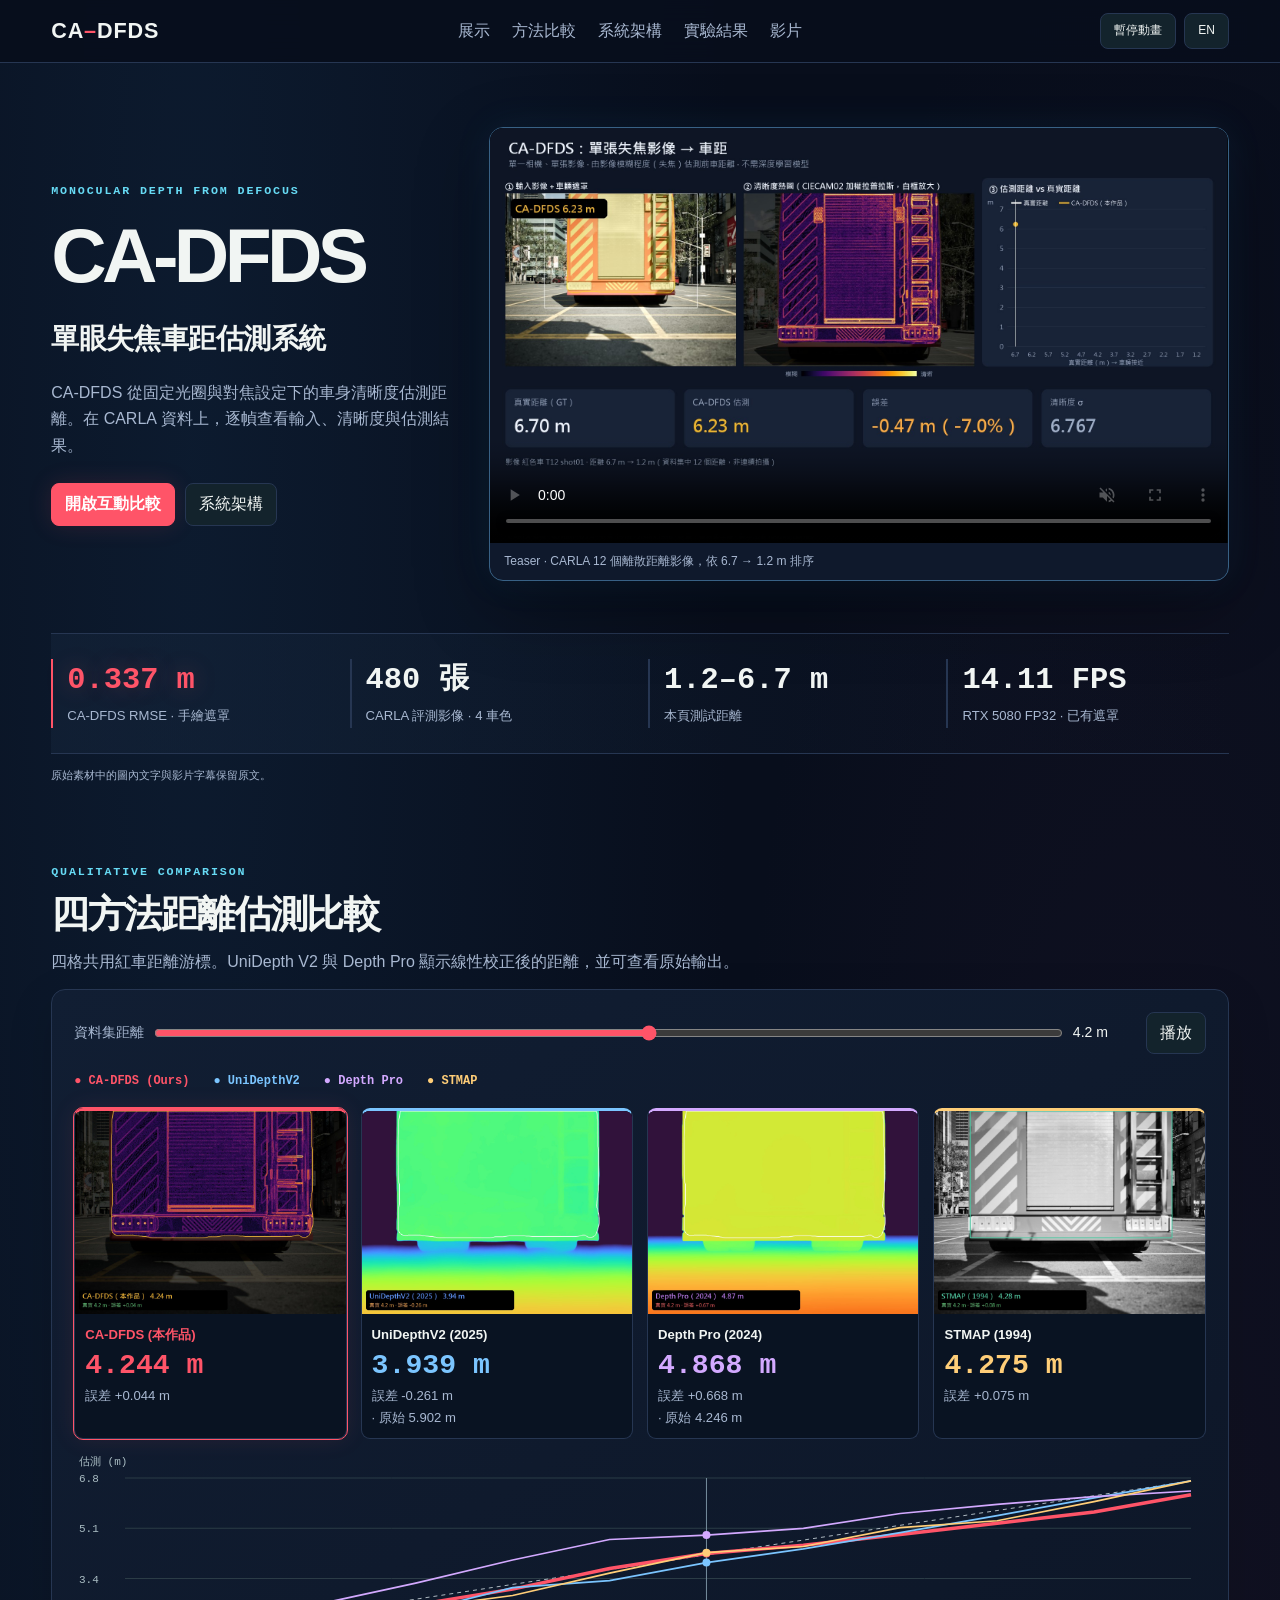
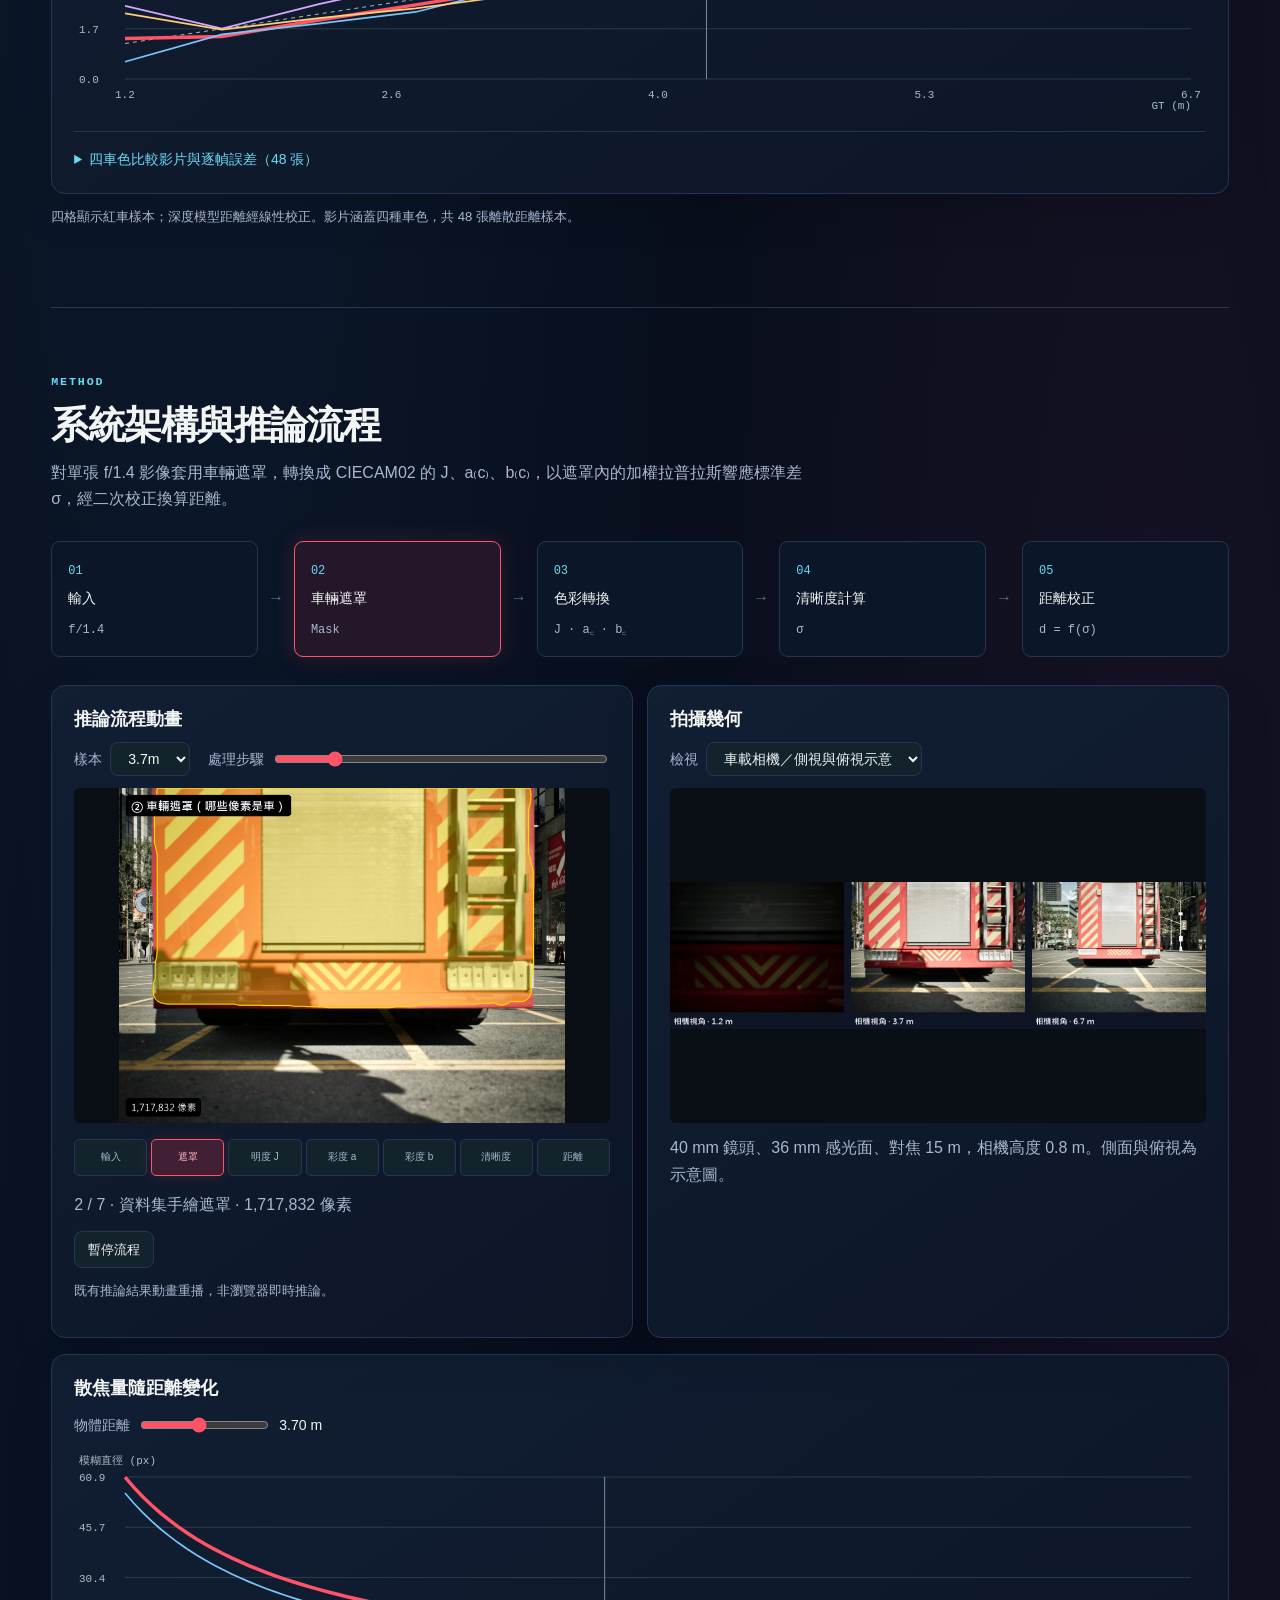
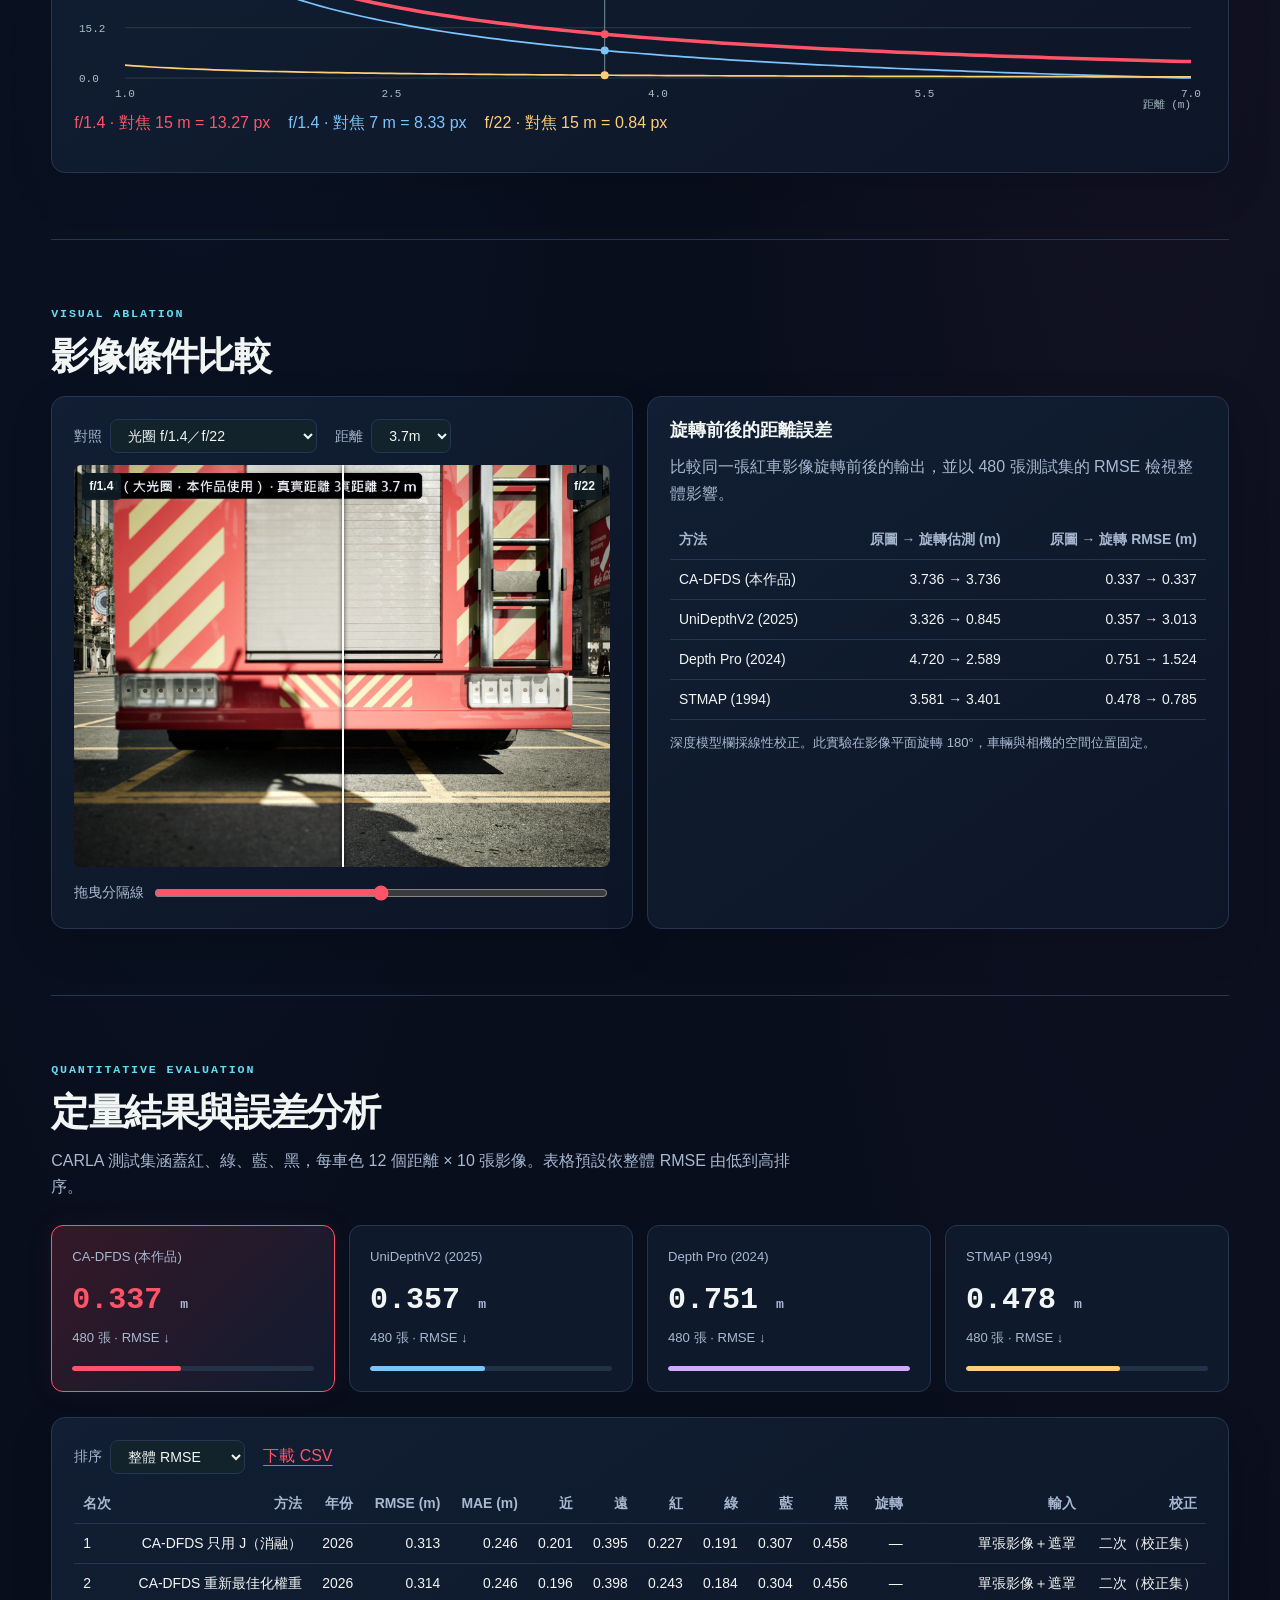
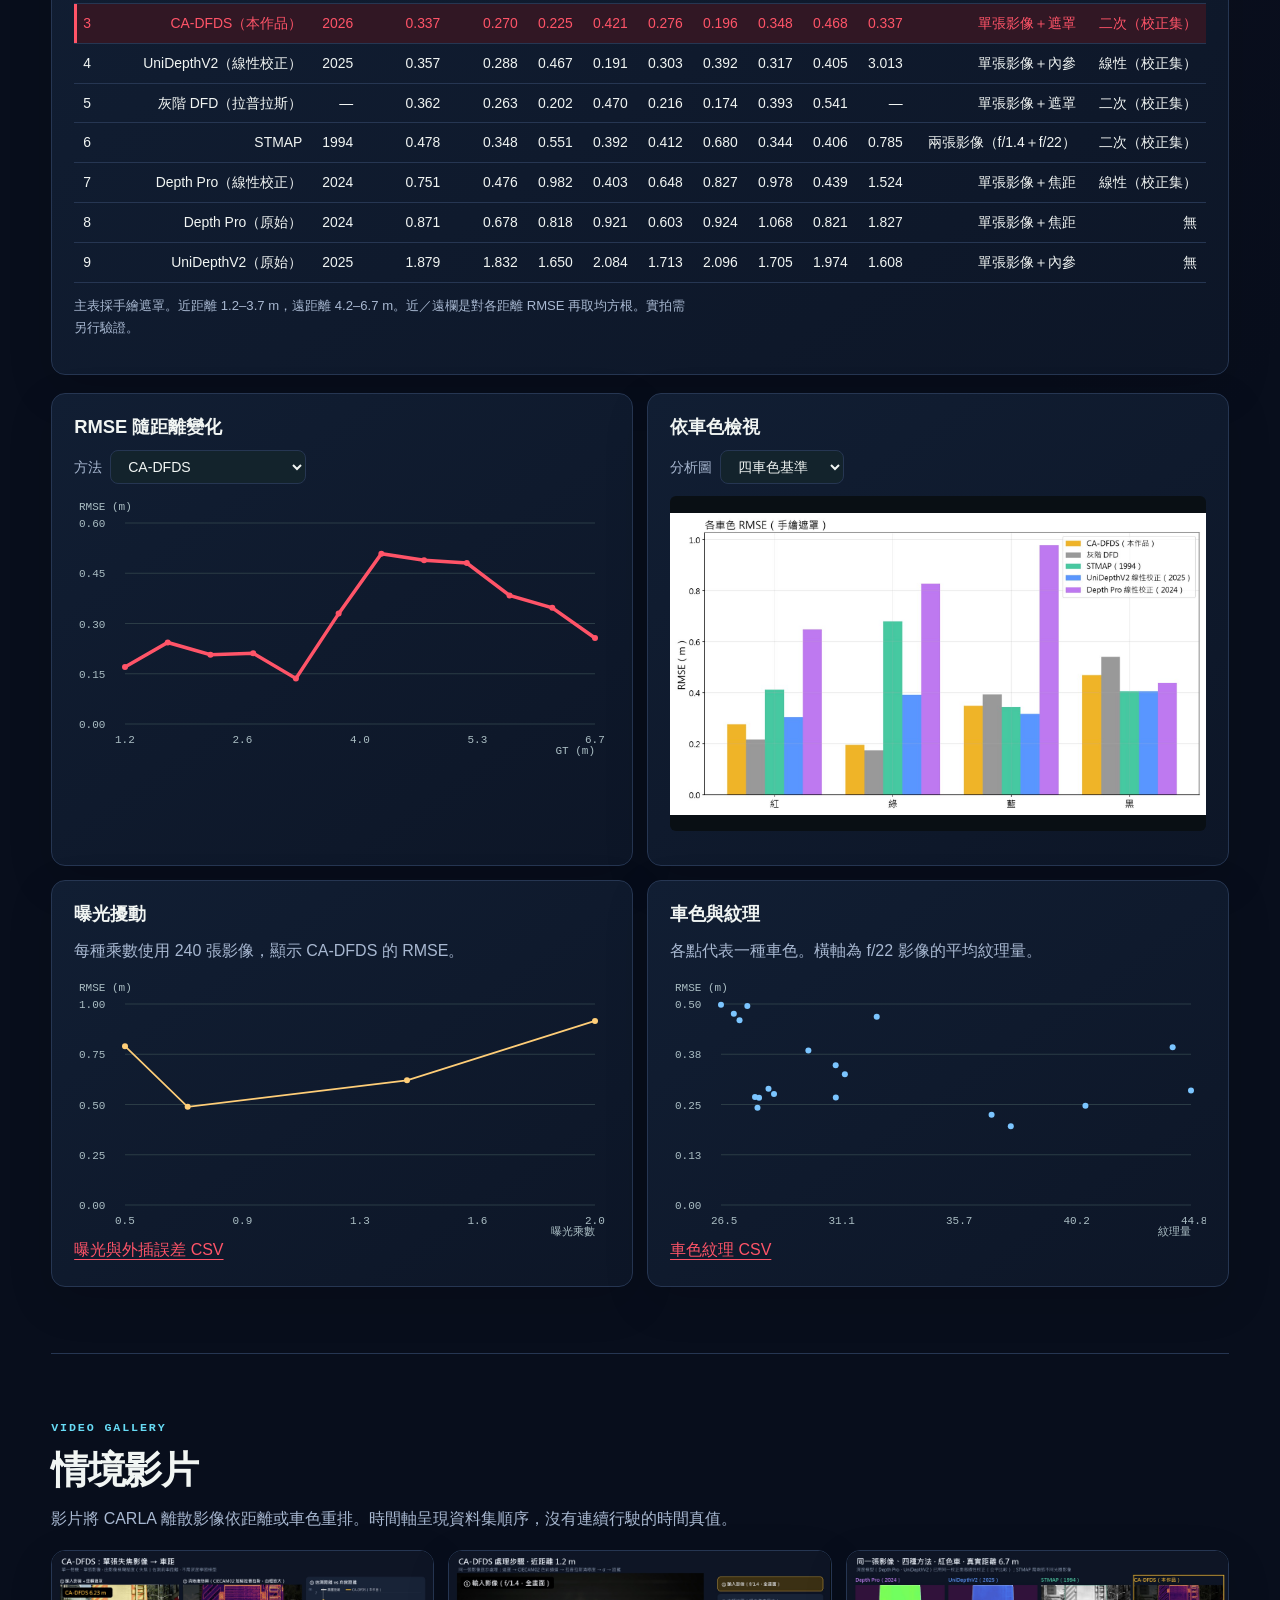
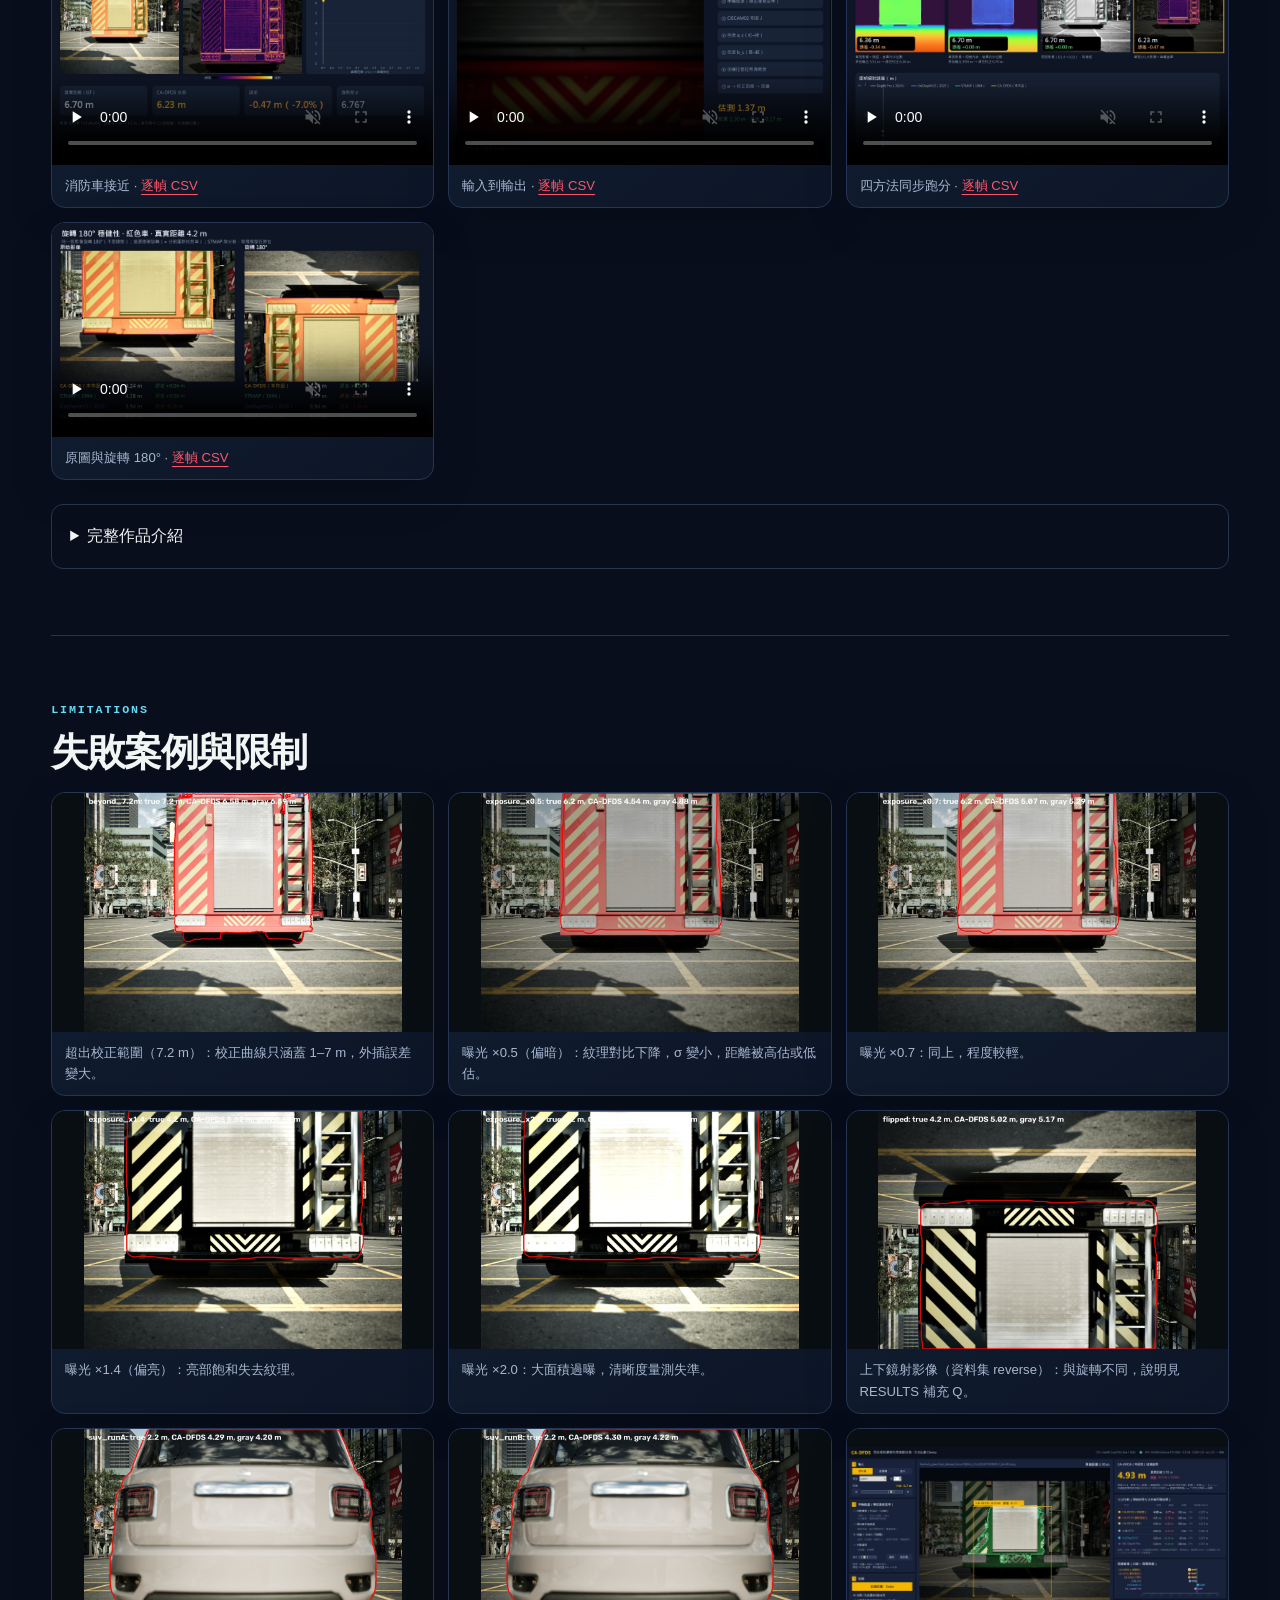
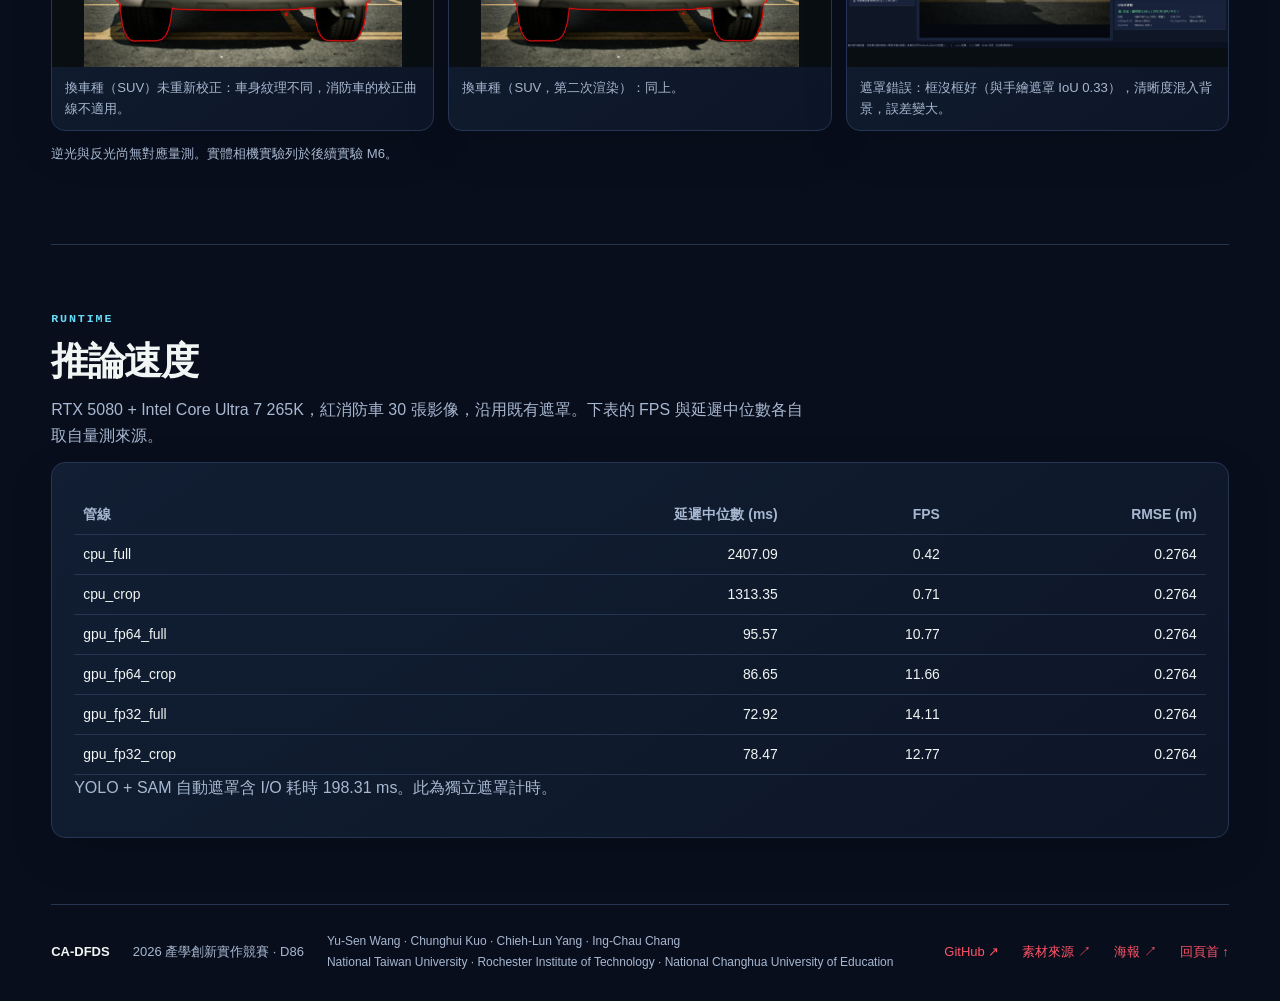
==== commit 2f618470: "Unify project and demo with bilingual animated comparisons and red CA-DFDS emphasis" ====
--- a/docs/index.html
+++ b/docs/index.html
@@ -1,321 +1,124 @@
-<!doctype html>
-<html lang="en">
-<head>
-<meta charset="utf-8">
-<meta name="viewport" content="width=device-width, initial-scale=1">
-<title>CA-DFDS: Color-Aware Depth from Defocus with Segmentation</title>
-<meta name="description" content="CA-DFDS estimates vehicle distance from a single defocused image by focusing behind the measuring range and computing CIECAM02 perceptual sharpness inside the vehicle mask.">
-<meta property="og:title" content="CA-DFDS: Color-Aware Depth from Defocus with Segmentation">
-<meta property="og:description" content="Monocular vehicle distance from one defocused image — back-focused optics + CIECAM02 perceptual sharpness.">
-<meta property="og:image" content="assets/intro_poster.jpg">
-<link rel="preconnect" href="https://fonts.googleapis.com">
-<link rel="preconnect" href="https://fonts.gstatic.com" crossorigin>
-<link href="https://fonts.googleapis.com/css2?family=Inter:wght@400;500;600;700;800&family=Noto+Sans+TC:wght@400;500;700&family=JetBrains+Mono:wght@500&display=swap" rel="stylesheet">
-<style>
-:root{
-  --bg:#ffffff; --surface:#f4f7fb; --card:#ffffff; --ink:#15191f; --muted:#56606c; --faint:#8a939e; --rule:#dfe5ec;
-  --accent:#1f4e79; --accent-2:#2e6da4; --accent-soft:#eaf1f8; --zebra:#f3f6fa; --ours:#c62828; --ours-soft:#fdecec;
-  --shadow:0 1px 2px rgba(15,30,50,.05),0 8px 28px rgba(15,30,50,.07);
-}
-@media (prefers-color-scheme: dark){
-  :root:not([data-theme="light"]){
-    --bg:#10141a; --surface:#171e27; --card:#1b232e; --ink:#e8edf3; --muted:#a9b5c2; --faint:#7f8b98; --rule:#2b3644;
-    --accent:#86b6e4; --accent-2:#a2c8ee; --accent-soft:#1d2b3b; --zebra:#1f2834; --ours:#ff7b70; --ours-soft:#3a2326; --shadow:none;
-  }
-}
-:root[data-theme="dark"]{
-  --bg:#10141a; --surface:#171e27; --card:#1b232e; --ink:#e8edf3; --muted:#a9b5c2; --faint:#7f8b98; --rule:#2b3644;
-  --accent:#86b6e4; --accent-2:#a2c8ee; --accent-soft:#1d2b3b; --zebra:#1f2834; --ours:#ff7b70; --ours-soft:#3a2326; --shadow:none;
-}
-*{box-sizing:border-box}
-html{scroll-behavior:smooth}
-body{margin:0;background:var(--bg);color:var(--ink);font:16.5px/1.7 Inter,"Noto Sans TC",system-ui,sans-serif;-webkit-font-smoothing:antialiased}
-a{color:var(--accent-2);text-decoration:none} a:hover{text-decoration:underline}
-img,video{max-width:100%;display:block}
-.wrap{max-width:980px;margin:0 auto;padding:0 20px}
-header.hero{padding:64px 0 26px;text-align:center}
-.logo{font-size:clamp(46px,8vw,76px);font-weight:800;letter-spacing:-.03em;line-height:1;margin:0;color:var(--accent)}
-.subtitle{font-size:clamp(19px,2.6vw,26px);font-weight:700;line-height:1.35;margin:14px auto 4px;max-width:780px}
-.subtitle-zh{color:var(--muted);font-family:"Noto Sans TC",sans-serif;font-size:15.5px;margin:0 0 18px}
-.authors{font-size:18px;margin:0 0 2px;display:flex;flex-wrap:wrap;justify-content:center;gap:2px 18px}
-.authors a{color:var(--accent-2);font-weight:500}
-.authors span{color:var(--ink);font-weight:500}
-.affil{font-size:14px;color:var(--muted);margin:4px 0 0;display:flex;flex-wrap:wrap;justify-content:center;gap:0 16px}
-.venue{font-weight:700;font-size:16px;margin:14px 0 0}
-.btns{display:flex;gap:10px;justify-content:center;flex-wrap:wrap;margin-top:18px}
-.btn{display:inline-flex;align-items:center;gap:7px;padding:8px 17px;border-radius:999px;background:#2b2f36;color:#fff;font-weight:600;font-size:14.5px}
-.btn:hover{text-decoration:none;background:#11151a}
-.btn svg{width:16px;height:16px}
-.btn.off{background:#c3c9d1;cursor:not-allowed}
-.teaser{margin:30px 0 8px;background:var(--card);border:1px solid var(--rule);border-radius:16px;padding:12px;box-shadow:var(--shadow)}
-.teaser video{width:100%;border-radius:10px;background:#000;aspect-ratio:16/9}
-.tldr{margin:18px auto 0;max-width:860px;font-size:17px;text-align:left}
-.tldr b{color:var(--accent)}
-section{padding:46px 0 10px}
-h2{font-size:30px;letter-spacing:-.01em;margin:0 0 16px;text-align:center}
-h3{font-size:20px;margin:30px 0 10px}
-p{margin:0 0 14px} .muted{color:var(--muted)} .small{font-size:14px}
-.center{text-align:center}
-.lead{max-width:860px;margin:0 auto 14px}
-.stats{display:grid;grid-template-columns:repeat(4,1fr);gap:14px;margin:6px 0 4px}
-.stat{background:var(--card);border:1px solid var(--rule);border-radius:14px;padding:18px 12px;text-align:center;box-shadow:var(--shadow)}
-.stat .v{font-size:31px;font-weight:800;letter-spacing:-.02em;line-height:1.15;color:var(--accent)}
-.stat .v.ours{color:var(--ours)}
-.stat .v small{font-size:16px;font-weight:600}
-.stat .l{font-size:13.5px;color:var(--muted);margin-top:6px;line-height:1.45}
-figure{margin:16px 0 6px}
-figure img,figure video{border-radius:12px;border:1px solid var(--rule);background:#fff;width:100%}
-figcaption{font-size:14px;color:var(--muted);margin-top:8px;text-align:center}
-.zoom{cursor:zoom-in}
-.steps{display:grid;grid-template-columns:repeat(3,1fr);gap:14px;margin-top:18px}
-.step{background:var(--surface);border-radius:12px;padding:16px 18px;border-top:3px solid var(--accent)}
-.step .k{font:500 12.5px "JetBrains Mono",monospace;color:var(--accent-2);letter-spacing:.06em}
-.step b{display:block;margin:4px 0}
-.core{background:var(--surface);border-radius:18px;padding:26px 28px;margin-top:10px}
-.eyebrow{font:600 12px "JetBrains Mono",monospace;letter-spacing:.12em;color:var(--accent-2);text-transform:uppercase}
-.two{display:grid;grid-template-columns:1fr 1fr;gap:22px;align-items:start}
-.eq{font-family:"Cambria Math","STIX Two Math",Georgia,serif;font-size:21px;text-align:center;background:var(--card);border:1px solid var(--rule);border-radius:12px;padding:15px 12px;margin:12px 0;overflow-x:auto}
-.eq .ours{color:var(--ours);font-weight:700}
-.seg{display:inline-flex;flex-wrap:wrap;justify-content:center;background:var(--card);border:1px solid var(--rule);border-radius:999px;padding:4px;gap:4px;margin:6px 0 12px}
-.seg button{border:0;background:transparent;color:var(--muted);font:600 14px Inter,"Noto Sans TC",sans-serif;padding:7px 16px;border-radius:999px;cursor:pointer}
-.seg button[aria-pressed="true"]{background:var(--accent);color:#fff}
-.bars{background:var(--card);border:1px solid var(--rule);border-radius:14px;padding:20px 22px;box-shadow:var(--shadow)}
-.bar-row{display:grid;grid-template-columns:270px 1fr 56px;align-items:center;gap:12px;margin:10px 0;font-size:15px}
-.bar-track{height:22px;background:var(--zebra);border-radius:6px;overflow:hidden}
-.bar-fill{height:100%;border-radius:6px;background:#9aa3ad;transition:width .45s ease}
-.bar-row.ours .bar-fill{background:var(--ours)} .bar-row.ours{color:var(--ours);font-weight:700}
-.bar-val{text-align:right;font-variant-numeric:tabular-nums}
-.tbl{overflow-x:auto;border-radius:12px;border:1px solid var(--rule);margin:10px 0 6px}
-table{width:100%;border-collapse:collapse;font-size:15px;font-variant-numeric:tabular-nums}
-th,td{padding:10px 12px;text-align:center}
-thead th{background:var(--accent);color:#fff;font-weight:600}
-:root[data-theme="dark"] thead th{color:#10141a}
-thead th.ours{background:var(--ours);color:#fff}
-tbody tr:nth-child(even) td{background:var(--zebra)}
-td:first-child,th:first-child{text-align:left}
-tbody tr.ours td{background:var(--ours-soft);color:var(--ours);font-weight:700}
-tbody td.ours{background:var(--ours-soft)!important;color:var(--ours);font-weight:700}
-.apps{display:grid;gap:12px;margin-top:6px}
-.app{display:grid;grid-template-columns:230px 1fr;gap:18px;align-items:center;background:var(--card);border:1px solid var(--rule);border-left:4px solid var(--accent);border-radius:12px;padding:16px 20px}
-.app h4{margin:0;font-size:17px;color:var(--accent)}
-.app p{margin:0;font-size:15px;color:var(--muted)}
-.limit{background:var(--surface);border-radius:12px;padding:16px 20px;font-size:15px;color:var(--muted)}
-footer{margin-top:40px;padding:30px 0 50px;border-top:1px solid var(--rule);font-size:13px;color:var(--faint);text-align:center}
-.lightbox{position:fixed;inset:0;background:rgba(0,0,0,.85);display:none;align-items:center;justify-content:center;padding:20px;z-index:10;cursor:zoom-out}
-.lightbox.on{display:flex} .lightbox img{max-height:94vh;border-radius:8px;background:#fff}
-.theme{position:fixed;top:14px;right:14px;z-index:5;border:1px solid var(--rule);background:var(--card);color:var(--ink);border-radius:999px;padding:6px 12px;font-size:13px;cursor:pointer}
-@media (max-width:760px){
-  .stats{grid-template-columns:1fr 1fr} .steps,.two{grid-template-columns:1fr}
-  .app{grid-template-columns:1fr;gap:4px} .bar-row{grid-template-columns:1fr 54px} .bar-row .bar-label{grid-column:1 / -1}
-  header.hero{padding:52px 0 20px} .core{padding:20px} .eq{font-size:17px} h2{font-size:25px}
-}
-</style>
-<link rel="stylesheet" href="assets/showcase.css">
-<script src="assets/showcase.js" defer></script>
-</head>
-<body>
-<button class="theme" id="themeBtn" aria-label="Toggle color theme">◐ Theme</button>
-
-<header class="hero">
-  <div class="wrap">
-    <h1 class="logo">CA-DFDS</h1>
-    <p class="subtitle">Color-Aware Depth from Defocus with Segmentation<br>for Monocular Vehicle Distance Estimation</p>
-    <p class="subtitle-zh">結合色彩感知、影像分割與物理光學之單眼失焦車距估測系統</p>
-    <div class="authors">
-      <span>Yu-Sen Wang<sup>1</sup></span>
-      <a href="https://www.rit.edu/directory/clkiee-chunghui-kuo" target="_blank" rel="noopener">Chunghui Kuo<sup>2</sup></a>
-      <a href="https://xn--zwq108c.tw/research/" target="_blank" rel="noopener">Chieh-Lun Yang<sup>3</sup></a>
-      <a href="https://people.csie.ncue.edu.tw/icchang/" target="_blank" rel="noopener">Ing-Chau Chang<sup>3</sup></a>
-    </div>
-    <div class="affil"><span><sup>1</sup>National Taiwan University</span><span><sup>2</sup>Rochester Institute of Technology</span><span><sup>3</sup>National Changhua University of Education</span></div>
-    <p class="venue">2026 全國大專院校產學創新實作競賽 · 決賽 D86</p>
-    <div class="btns">
-      <a class="btn" href="#video"><svg viewBox="0 0 24 24" fill="currentColor"><path d="M21.6 7.2a2.7 2.7 0 0 0-1.9-1.9C18 4.8 12 4.8 12 4.8s-6 0-7.7.5A2.7 2.7 0 0 0 2.4 7.2 28 28 0 0 0 2 12a28 28 0 0 0 .4 4.8 2.7 2.7 0 0 0 1.9 1.9c1.7.5 7.7.5 7.7.5s6 0 7.7-.5a2.7 2.7 0 0 0 1.9-1.9A28 28 0 0 0 22 12a28 28 0 0 0-.4-4.8zM10 15V9l5.2 3z"/></svg>Video</a>
-      <a class="btn" href="demo/"><svg viewBox="0 0 24 24" fill="none" stroke="currentColor" stroke-width="2"><rect x="3" y="5" width="18" height="14" rx="2"/><path d="M10 9l5 3-5 3z" fill="currentColor"/></svg>Interactive Demo</a>
-      <a class="btn" href="assets/poster.pdf" target="_blank" rel="noopener"><svg viewBox="0 0 24 24" fill="none" stroke="currentColor" stroke-width="2"><path d="M14 3H6a2 2 0 0 0-2 2v14a2 2 0 0 0 2 2h12a2 2 0 0 0 2-2V9z"/><path d="M14 3v6h6"/></svg>Poster</a>
-      <a class="btn" href="https://github.com/DreamerForJay/CA-DFDS-finals"><svg viewBox="0 0 24 24" fill="currentColor"><path d="M12 2a10 10 0 0 0-3.2 19.5c.5.1.7-.2.7-.5v-1.7c-2.8.6-3.4-1.2-3.4-1.2-.5-1.2-1.1-1.5-1.1-1.5-.9-.6.1-.6.1-.6 1 .1 1.5 1 1.5 1 .9 1.5 2.3 1.1 2.9.8.1-.6.3-1.1.6-1.3-2.2-.3-4.6-1.1-4.6-5a3.9 3.9 0 0 1 1-2.7 3.6 3.6 0 0 1 .1-2.7s.8-.3 2.8 1a9.6 9.6 0 0 1 5 0c1.9-1.3 2.8-1 2.8-1a3.6 3.6 0 0 1 .1 2.7 3.9 3.9 0 0 1 1 2.7c0 3.9-2.4 4.7-4.6 5 .4.3.7.9.7 1.9v2.8c0 .3.2.6.7.5A10 10 0 0 0 12 2z"/></svg>Code</a>
-    </div>
-
-    <div class="teaser showcase" id="video">
-<div class="showcase-heading"><div><span class="eyebrow">SEE CA-DFDS IN ACTION</span><h2>從一張失焦影像，看見車距</h2><p>輸入影像 → 色彩感知清晰度 → 距離估測</p></div><a class="text-link" href="#demo">探索處理流程 ↘</a></div>
-<video id="showcase-video" src="assets/demo/C-A1_teaser/video.mp4" poster="assets/demo/C-A1_teaser/poster.jpg" controls muted playsinline preload="metadata" aria-label="CA-DFDS 展示影片"></video>
-<div class="showcase-caption"><strong id="clip-title">01 / 單張影像到車距</strong><span id="clip-note">CARLA · 12 個離散距離影像 · 6.7 → 1.2 m</span></div>
-<div class="clip-list" aria-label="選擇展示影片">
-<button type="button" data-clip="0" aria-pressed="true"><img src="assets/demo/C-A1_teaser/poster.jpg" alt=""><span><small>01 · OVERVIEW</small><b>輸入到估距</b></span></button>
-<button type="button" data-clip="1" aria-pressed="false"><img src="assets/demo/C-E1_method_compare/poster.jpg" alt=""><span><small>02 · COMPARISON</small><b>四方法同幀比較</b></span></button>
-<button type="button" data-clip="2" aria-pressed="false"><img src="assets/intro_poster.jpg" alt=""><span><small>03 · PRESENTATION</small><b>完整作品介紹</b></span></button>
-</div><p id="media-status" role="status"></p>
-</div>
-    <p class="tldr"><b>TL;DR</b>&nbsp; One photo, one camera: focusing the lens <b>behind</b> the 1–7 m range makes blur change in a single direction, and measuring sharpness in the <b>CIECAM02</b> perceptual color space inside the vehicle mask keeps the estimate stable across vehicle colors.</p>
-  </div>
-</header>
-
-<nav class="section-nav" aria-label="專案導覽"><a href="#video">影片展示</a><a href="#method">核心方法</a><a href="#results">實驗結果</a><a href="#demo">互動探索</a><a href="#limits">限制</a></nav>
-<main class="wrap">
-  <div class="stats">
-    <div class="stat"><div class="v ours">0.16 <small>m</small></div><div class="l">RMSE, white vehicle<br>dual-aperture DFD ≥ 4.92 m</div></div>
-    <div class="stat"><div class="v ours">0.18–0.38 <small>m</small></div><div class="l">RMSE, red / green / blue<br>colors unseen in calibration</div></div>
-    <div class="stat"><div class="v">&lt;0.001 <small>m</small></div><div class="l">RMSE change after<br>vertical image flip</div></div>
-    <div class="stat"><div class="v">10.30 <small>cm</small></div><div class="l">RMSE, 20–110 cm real captures<br>(prior DFDS benchmark)</div></div>
-  </div>
-  <p class="small muted center">CARLA simulation, test distances 1.2–6.7 m. Real-capture result from the prior DFDS study (Chang et al., 2026).</p>
-
-  <section id="abstract">
-    <h2>Abstract</h2>
-    <p class="lead">Monocular depth from defocus (DFD) estimates distance from blur with a single camera, which is low-cost and physically interpretable. In practice it suffers from background mixing, the near/far ambiguity on both sides of the focal plane, and grayscale sharpness that depends on object color. CA-DFDS addresses these with three steps: a segmentation mask restricts the blur measurement to the vehicle; the focal plane is placed <em>behind</em> the measuring range so a single image is unambiguous; and sharpness is computed from the CIECAM02 lightness and chroma channels, whose weights are optimized jointly with the calibration curve.</p>
-    <p class="lead">On the 20–110 cm real-capture benchmark inherited from DFDS, the mean RMSE is 10.30 cm, lower than STMAP, Depth Pro and UniDepthV2. In a 1–7 m CARLA vehicle scenario, red, green and blue vehicles — colors never used for calibration — reach 0.18–0.38 m RMSE, and the result changes by less than 0.001 m when the image is flipped.</p>
-  </section>
-
-  <section id="method">
-    <h2>Method</h2>
-    <figure><img class="zoom" src="assets/arch_fix.jpg" alt="CA-DFDS pipeline: (a) f/1.4 image focused at 15 m, (b) vehicle mask, (c) CIECAM02 decomposition, (d) masked Laplacian sharpness, (e) calibration curve to distance, (f) offline calibration" loading="lazy">
-      <figcaption>(a) f/1.4 image focused at 15 m · (b) vehicle mask (SAM 2 / manual) · (c)(d) CIECAM02 perceptual sharpness · (e) calibration curve → distance · (f) one-time offline calibration with white, gray and black vehicles at 13 distances. Click to enlarge.</figcaption></figure>
-    <div class="steps">
-      <div class="step"><span class="k">STEP 1</span><b>Single back-focused shot</b><span class="muted small">f/1.4, focus at 15 m — blur grows monotonically as the car gets closer.</span></div>
-      <div class="step"><span class="k">STEP 2</span><b>Perceptual sharpness σ</b><span class="muted small">Weighted Laplacian of J, a<sub>c</sub>, b<sub>c</sub>; standard deviation inside the mask.</span></div>
-      <div class="step"><span class="k">STEP 3</span><b>Distance from calibration</b><span class="muted small">A quadratic curve maps σ to distance in centimetres.</span></div>
-    </div>
-
-    <h3>Core idea ① — focus behind the range</h3>
-    <div class="core">
-      <span class="eyebrow">Removing the defocus ambiguity</span>
-      <p style="margin-top:8px">If the focal plane sits inside the range, objects in front of and behind it can show the same blur. Moving focus to 15 m makes blur change in one direction across 1–7 m, so one image is enough. Earlier dual-aperture DFD on the same scene had errors above 4.9 m; the back-focused single-shot design brings the white vehicle to 0.16 m.</p>
-      <div class="center"><div class="seg" role="group" aria-label="Focus distance">
-        <button type="button" data-focus="7m" aria-pressed="false">Focus at 7 m</button>
-        <button type="button" data-focus="15m" aria-pressed="true">Focus at 15 m (ours)</button>
-      </div></div>
-      <figure style="margin:0 auto;max-width:640px"><img id="focusImg" class="zoom" src="assets/defocus_15m.jpg" alt="Theoretical blur vs. distance for several apertures, focus at 15 m" loading="lazy">
-        <figcaption id="focusCap">Focus at 15 m: blur decreases monotonically over 1–7 m — no ambiguity. f/1.4 is the most distance-sensitive.</figcaption></figure>
-    </div>
-
-    <h3>Core idea ② — CIECAM02 perceptual sharpness</h3>
-    <div class="core">
-      <span class="eyebrow">Color-aware, not grayscale</span>
-      <p style="margin-top:8px">The masked image is converted to CIECAM02 lightness <i>J</i> and chroma components <i>a<sub>c</sub></i>, <i>b<sub>c</sub></i>. Their Laplacian responses are weighted and the standard deviation inside the mask is the sharpness σ.</p>
-      <div class="eq">E = w<sub>J</sub>∇²J + w<sub>a</sub>∇²a<sub>c</sub> + w<sub>b</sub>∇²b<sub>c</sub>, &nbsp;&nbsp; σ = Std<sub>M</sub>[E]<br>
-        <span class="small muted" style="font-family:Inter,sans-serif">optimized (w<sub>J</sub>, w<sub>a</sub>, w<sub>b</sub>) = (0.8136, 0.1782, 0.0081), calibrated on white, gray and black vehicles</span></div>
-      <div class="eq"><span class="ours">d = −6.562σ² + 128.83σ + 68.39</span> &nbsp;(cm), &nbsp; R² = 0.969</div>
-      <div class="two">
-        <figure style="margin:0"><img class="zoom" src="assets/calib.jpg" alt="Calibration curve of sharpness versus distance" loading="lazy"><figcaption>Calibration: sharpness σ vs. distance.</figcaption></figure>
-        <figure style="margin:0"><img class="zoom" src="assets/cars.jpg" alt="CARLA test vehicles in different colors" loading="lazy"><figcaption>CARLA test vehicles in different colors.</figcaption></figure>
-      </div>
-    </div>
-  </section>
-
-  <section id="results">
-    <h2>Results</h2>
-    <p class="lead center muted">CARLA, test distances 1.2–6.7 m. Calibration uses only white, gray and black vehicles; red, green and blue are unseen colors.</p>
-    <div class="bars">
-      <div class="center"><div class="seg" role="group" aria-label="Vehicle color" id="colorSeg">
-        <button type="button" data-c="0" aria-pressed="false">Red</button>
-        <button type="button" data-c="1" aria-pressed="true">Green</button>
-        <button type="button" data-c="2" aria-pressed="false">Blue</button>
-        <button type="button" data-c="3" aria-pressed="false">Black†</button>
-      </div></div>
-      <div id="barRows"></div>
-      <p class="small muted center" style="margin:8px 0 0">RMSE (m) of each sharpness measure for the selected vehicle color — shorter is better. † black is a calibration color.</p>
-    </div>
-
-    <h3>Sharpness measures across vehicle colors</h3>
-    <div class="tbl"><table>
-      <thead><tr><th>Sharpness measure</th><th>Red</th><th>Green</th><th>Blue</th><th>Black†</th></tr></thead>
-      <tbody>
-        <tr><td>Grayscale Laplacian (white-calibrated)</td><td>0.27</td><td>1.16</td><td>0.39</td><td>—</td></tr>
-        <tr><td>CIECAM linear (0.6, 0.2, 0.2)</td><td>0.34</td><td>0.51</td><td>1.21</td><td>1.06</td></tr>
-        <tr><td>CIECAM linear (0.8, 0.1, 0.1)</td><td>0.26</td><td>0.42</td><td>0.95</td><td>0.95</td></tr>
-        <tr class="ours"><td>CIECAM optimized weights (ours)</td><td>0.24</td><td>0.18</td><td>0.38</td><td>0.52</td></tr>
-      </tbody>
-    </table></div>
-    <p class="small muted">RMSE in metres. † calibration color.</p>
-
-    <h3>Near range, real captures (20–110 cm)</h3>
-    <div class="tbl"><table>
-      <thead><tr><th>RMSE (cm)</th><th>STMAP</th><th>Depth Pro</th><th>UniDepthV2</th><th class="ours">CA-DFDS (ours)</th></tr></thead>
-      <tbody>
-        <tr><td>Original</td><td>39.47</td><td>184.36</td><td>324.15</td><td class="ours">10.30</td></tr>
-        <tr><td>Rotated</td><td>66.36</td><td>262.42</td><td>375.39</td><td class="ours">10.96</td></tr>
-      </tbody>
-    </table></div>
-    <p class="small muted">Benchmark and baselines from the prior DFDS study (Chang et al., 2026).</p>
-  </section>
-
-  <section id="demo" class="demo-section">
-    <div class="section-intro"><span class="eyebrow">EXPLORE THE METHOD</span><h2>同一張影像，逐步拆解</h2><p>選擇近、中、遠樣本，查看每一步如何把車身清晰度轉成距離。</p></div>
-    <div class="process-card">
-      <div class="process-toolbar"><label for="sample-distance">樣本距離</label><select id="sample-distance"><option value="1.2m">近距離 · 1.2 m</option><option value="3.7m" selected>中距離 · 3.7 m</option><option value="6.7m">遠距離 · 6.7 m</option></select><span>CARLA · 紅色車輛</span></div>
-      <div class="process-layout"><div class="process-image"><img id="process-image" src="assets/demo/C-C1_input_output/steps/3.7m/0_input.jpg" alt="3.7 m 原始失焦影像" loading="lazy"></div><div class="process-copy"><span class="eyebrow" id="process-number">STEP 01 / 07</span><h3 id="process-title">原始失焦影像</h3><p id="process-description">固定 f/1.4 光圈，對焦於 15 m；車輛位於對焦平面前方。</p><div class="sample-numbers" id="sample-numbers"></div><a href="demo/#method">開啟完整光學互動 ↗</a></div></div>
-      <div class="process-steps" aria-label="處理步驟"><button type="button" data-process="0" aria-pressed="true"><small>01</small>輸入</button><button type="button" data-process="1" aria-pressed="false"><small>02</small>車輛遮罩</button><button type="button" data-process="2" aria-pressed="false"><small>03</small>明度 J</button><button type="button" data-process="3" aria-pressed="false"><small>04</small>彩度 a꜀</button><button type="button" data-process="4" aria-pressed="false"><small>05</small>彩度 b꜀</button><button type="button" data-process="5" aria-pressed="false"><small>06</small>清晰度</button><button type="button" data-process="6" aria-pressed="false"><small>07</small>估測結果</button></div>
-      <p class="source-note">此展示使用資料集手繪遮罩。數值與影像來自同一批既有推論輸出。</p>
-    </div>
-    <div class="explore-grid">
-      <a class="explore-card" href="demo/#compare"><img src="assets/demo/C-E1_method_compare/poster.jpg" alt="四方法比較畫面" loading="lazy"><div><span class="eyebrow">COMPARE</span><h3>誤差隨距離如何變化？ <span>↗</span></h3><p>四方法同幀比較、逐幀誤差曲線，點選曲線跳到對應樣本。</p></div></a>
-      <a class="explore-card" href="demo/#ablation"><img src="assets/demo/C-F1_before_after/poster.jpg" alt="原圖與旋轉影像對照" loading="lazy"><div><span class="eyebrow">INSPECT</span><h3>影像變了，估距會變嗎？ <span>↗</span></h3><p>拖曳檢視光圈、旋轉與清晰度計算的差異。</p></div></a>
-    </div>
-    <details class="camera-detail"><summary>相機放在哪裡？查看拍攝配置與資料來源</summary><img src="assets/demo/C-B1_camera_setup/camera_views.jpg" alt="CARLA 車載相機、側面與俯視配置示意" loading="lazy"><p>40 mm 鏡頭、f/1.4、對焦 15 m，相機高度 0.8 m。側視與俯視為配置示意，影片為離散距離影像重播。</p><a href="https://github.com/DreamerForJay/CA-DFDS-finals/tree/ecf437c9bc9354010261a41300158071e151f04e/results/demo">素材與數據來源 ↗</a> · <a href="https://drive.google.com/drive/folders/1dhRViJVTi19B6Qj7G2V88P_CmXReAIpD">雲端素材 ↗</a></details>
-  </section>
-
-  <section id="apps">
-    <h2>Applications</h2>
-    <div class="apps">
-      <div class="app"><h4>Parking assist</h4><p>While reversing or parking, a rear camera estimates the 1–7 m distance to the vehicle behind and warns the driver when it gets too close.</p></div>
-      <div class="app"><h4>Warehouse AGVs &amp; forklifts</h4><p>A front camera on the vehicle estimates the distance to other vehicles and obstacles, so it can slow down or stop early inside aisles.</p></div>
-      <div class="app"><h4>Low-speed campus shuttles</h4><p>Autonomous shuttles on campuses and industrial parks keep a following distance with a single camera, reducing reliance on LiDAR.</p></div>
-      <div class="app"><h4>Parking lot &amp; yard monitoring</h4><p>Existing CCTV estimates vehicle positions and gaps for space management and feeds the result into a digital-twin platform.</p></div>
-    </div>
-    <p class="small muted" style="margin-top:14px">Deployment: one camera plus 13 known-distance images for calibration. Processing time 74.41 ms per image on an RTX 5080 host (grayscale-sharpness version, mask acquisition excluded).</p>
-  </section>
-
-  <section id="limits">
-    <h2>Limitations</h2>
-    <div class="limit">Vehicle-distance results are from CARLA simulation over 1–7 m; the 20–110 cm real-capture results come from the prior DFDS study. Masks currently come from SAM 2 or manual annotation. Validation with a physical camera on real vehicles, longer ranges, timing of the CIECAM02 version on edge devices, and more vehicle types and colors are future work.</div>
-  </section>
-</main>
-
-<footer>© 2026 CA-DFDS team · National Taiwan University · Rochester Institute of Technology · National Changhua University of Education<br>Related project: <a href="https://xn--zwq108c.tw/GEMO3D/">GEMO3D</a></footer>
-
-<div class="lightbox" id="lb" role="dialog" aria-label="Enlarged figure"><img alt=""></div>
-<script>
-(function(){
-  const fImg = document.getElementById('focusImg'), fCap = document.getElementById('focusCap');
-  const FOCUS = { '7m': ['assets/defocus_7m.jpg', 'Focus at 7 m: blur falls to zero at 7 m and rises again behind it — the same blur can mean two distances.'],
-                  '15m': ['assets/defocus_15m.jpg', 'Focus at 15 m: blur decreases monotonically over 1–7 m — no ambiguity. f/1.4 is the most distance-sensitive.'] };
-  document.querySelectorAll('[data-focus]').forEach(b => b.addEventListener('click', () => {
-    document.querySelectorAll('[data-focus]').forEach(x => x.setAttribute('aria-pressed', x === b));
-    const [src, cap] = FOCUS[b.dataset.focus]; fImg.src = src; fCap.textContent = cap;
-    fImg.alt = 'Theoretical blur vs. distance, ' + b.textContent;
-  }));
-
-  const M = [['Grayscale Laplacian (white-calibrated)', [0.27, 1.16, 0.39, null]],
-             ['CIECAM linear (0.6, 0.2, 0.2)', [0.34, 0.51, 1.21, 1.06]],
-             ['CIECAM linear (0.8, 0.1, 0.1)', [0.26, 0.42, 0.95, 0.95]],
-             ['CIECAM optimized weights (ours)', [0.24, 0.18, 0.38, 0.52]]];
-  const rows = document.getElementById('barRows'), MAX = 1.25;
-  rows.innerHTML = M.map((m, i) => '<div class="bar-row' + (i === 3 ? ' ours' : '') + '"><span class="bar-label">' + m[0] + '</span><div class="bar-track"><div class="bar-fill"></div></div><span class="bar-val"></span></div>').join('');
-  function show(c){
-    rows.querySelectorAll('.bar-row').forEach((r, i) => {
-      const v = M[i][1][c];
-      r.querySelector('.bar-fill').style.width = v == null ? '0%' : (v / MAX * 100) + '%';
-      r.querySelector('.bar-val').textContent = v == null ? 'n/a' : v.toFixed(2);
-    });
-  }
-  document.querySelectorAll('#colorSeg button').forEach(b => b.addEventListener('click', () => {
-    document.querySelectorAll('#colorSeg button').forEach(x => x.setAttribute('aria-pressed', x === b)); show(+b.dataset.c);
-  }));
-  show(1);
-
-  const lb = document.getElementById('lb'), li = lb.querySelector('img');
-  document.querySelectorAll('img.zoom').forEach(im => im.addEventListener('click', () => { li.src = im.src; li.alt = im.alt; lb.classList.add('on'); }));
-  lb.addEventListener('click', () => lb.classList.remove('on'));
-  document.addEventListener('keydown', e => { if (e.key === 'Escape') lb.classList.remove('on'); });
-
-  const btn = document.getElementById('themeBtn'), root = document.documentElement;
-  try { const t = localStorage.getItem('cadfds-theme'); if (t) root.dataset.theme = t; } catch (e) {}
-  btn.addEventListener('click', () => {
-    const dark = root.dataset.theme ? root.dataset.theme === 'dark' : matchMedia('(prefers-color-scheme: dark)').matches;
-    root.dataset.theme = dark ? 'light' : 'dark';
-    try { localStorage.setItem('cadfds-theme', root.dataset.theme); } catch (e) {}
-  });
-})();
-</script>
-</body>
-</html>
+<!doctype html>
+<html lang="zh-Hant">
+<head>
+  <meta charset="utf-8">
+  <meta name="viewport" content="width=device-width, initial-scale=1">
+  <meta name="description" content="CA-DFDS 單眼散焦測距的 CARLA 互動展示與實驗比較">
+  <title>CA-DFDS — 單眼散焦測距</title>
+  <link rel="stylesheet" href="assets/unified.css">
+  <script src="assets/unified-demo.js" defer></script>
+<link rel="stylesheet" href="assets/unified-polish.css"><script src="assets/language.js" defer></script><script src="assets/experience.js" defer></script></head>
+<body>
+<header><nav aria-label="頁面導覽">
+  <a class="brand" href="#top">CA<span>–</span>DFDS</a>
+  <div class="nav-links"><a href="#video">展示</a><a href="#compare">方法比較</a><a href="#method">系統架構</a><a href="#benchmark">實驗結果</a><a href="#gallery">影片</a></div><div class="nav-tools"><button id="motion" aria-pressed="true">暫停動畫</button><button id="language" aria-label="Switch language">EN</button></div>
+</nav></header>
+<main id="top">
+  <section class="hero">
+    <div class="hero-copy">
+      <p class="eyebrow">MONOCULAR DEPTH FROM DEFOCUS</p>
+      <h1>CA-DFDS<span>單眼失焦車距估測系統</span></h1>
+      <p>CA-DFDS 從固定光圈與對焦設定下的車身清晰度估測距離。在 CARLA 資料上，逐幀查看輸入、清晰度與估測結果。</p>
+      <div class="actions"><a class="button primary" href="#compare">開啟互動比較</a><a class="button" href="#method">系統架構</a></div>
+    </div>
+    <div class="hero-media" id="video">
+      <video controls playsinline preload="metadata" poster="assets/demo/C-A1_teaser/poster.jpg" src="assets/demo/C-A1_teaser/video.mp4" aria-label="CA-DFDS Teaser"></video>
+      <p>Teaser · CARLA 12 個離散距離影像，依 6.7 → 1.2 m 排序</p>
+    </div>
+  </section>
+  <div class="metrics" aria-label="實驗概覽">
+    <div><strong>0.337 m</strong><span>CA-DFDS RMSE · 手繪遮罩</span></div>
+    <div><strong>480 張</strong><span>CARLA 評測影像 · 4 車色</span></div>
+    <div><strong>1.2–6.7 m</strong><span>本頁測試距離</span></div>
+    <div><strong>14.11 FPS</strong><span>RTX 5080 FP32 · 已有遮罩</span></div>
+  </div>
+  <p id="load-status" role="status"></p><p class="note" id="media-language-note">原始素材中的圖內文字與影片字幕保留原文。</p>
+  <section id="compare">
+    <p class="eyebrow">QUALITATIVE COMPARISON</p><h2>四方法距離估測比較</h2>
+    <p>四格共用紅車距離游標。UniDepth V2 與 Depth Pro 顯示線性校正後的距離，並可查看原始輸出。</p>
+    <div class="workbench">
+      <div class="controls">
+        <label class="stretch">資料集距離 <input id="frame" type="range" min="0" max="11" value="6"><output id="frame-value"></output></label>
+        <button id="play">播放</button>
+      </div>
+      <div class="legend" id="method-legend"><span class="ours-label">● CA-DFDS (Ours)</span><span style="color:#7bc5ff">● UniDepthV2</span><span style="color:#d3a9ff">● Depth Pro</span><span style="color:#ffce78">● STMAP</span></div><div class="grid four" id="method-cards"></div>
+      <canvas id="compare-chart" role="img" aria-label="各方法估測距離與真值曲線"></canvas>
+      <details class="comparison-details"><summary>四車色比較影片與逐幀誤差（48 張）</summary><video id="comparison-video" controls playsinline preload="metadata" src="assets/demo/C-E1_method_compare/video.mp4" poster="assets/demo/C-E1_method_compare/poster.jpg"></video>
+      <p>逐幀絕對誤差（m）。點擊曲線可跳至對應樣本。</p>
+      <canvas id="video-chart" role="img" aria-label="影片逐幀絕對誤差"></canvas>
+      <div class="table-scroll"><table id="rmse"></table></div></details>
+    </div>
+    <p class="note">四格顯示紅車樣本；深度模型距離經線性校正。影片涵蓋四種車色，共 48 張離散距離樣本。</p>
+  </section>
+  <section id="method">
+    <p class="eyebrow">METHOD</p><h2>系統架構與推論流程</h2>
+    <p>對單張 f/1.4 影像套用車輛遮罩，轉換成 CIECAM02 的 J、a₍c₎、b₍c₎，以遮罩內的加權拉普拉斯響應標準差 σ，經二次校正換算距離。</p>
+    <div class="system-flow"><div data-flow="0"><b>01</b><span>輸入</span><small>f/1.4</small></div><i>→</i><div data-flow="1"><b>02</b><span>車輛遮罩</span><small>Mask</small></div><i>→</i><div data-flow="2"><b>03</b><span>色彩轉換</span><small>J · a꜀ · b꜀</small></div><i>→</i><div data-flow="3"><b>04</b><span>清晰度計算</span><small>σ</small></div><i>→</i><div data-flow="4"><b>05</b><span>距離校正</span><small>d = f(σ)</small></div></div><div class="grid two">
+      <article class="card">
+        <h3>推論流程動畫</h3>
+        <div class="controls"><label>樣本 <select id="step-distance"><option>1.2m</option><option selected>3.7m</option><option>6.7m</option></select></label><label class="stretch">處理步驟 <input id="step" type="range" min="0" max="6" value="0"></label></div>
+        <img id="step-image" alt="推論中間結果">
+        <div id="pipeline" class="pipeline" aria-label="推論流程"></div><p id="step-text"></p><button id="step-play" aria-pressed="true">暫停流程</button><p class="note">既有推論結果動畫重播，非瀏覽器即時推論。</p>
+      </article>
+      <article class="card">
+        <h3>拍攝幾何</h3>
+        <label>檢視 <select id="view"><option value="camera_views.jpg">車載相機／側視與俯視示意</option><option value="camera_setup.jpg">鏡頭與距離設定</option></select></label>
+        <img id="camera-image" src="assets/demo/C-B1_camera_setup/camera_views.jpg" alt="CARLA 拍攝視角">
+        <p>40 mm 鏡頭、36 mm 感光面、對焦 15 m，相機高度 0.8 m。側面與俯視為示意圖。</p>
+      </article>
+    </div>
+    <div class="card optics">
+      <h3>散焦量隨距離變化</h3>
+      <label>物體距離 <input id="optics" type="range" min="1" max="7" step="0.05" value="3.7"><output id="optics-value"></output></label>
+      <canvas id="optics-chart" role="img" aria-label="薄透鏡模型的模糊直徑曲線"></canvas>
+      <p id="optics-readout"></p>
+    </div>
+  </section>
+  <section id="ablation">
+    <p class="eyebrow">VISUAL ABLATION</p><h2>影像條件比較</h2>
+    <div class="grid two">
+      <article class="card">
+        <div class="controls"><label>對照 <select id="pair-kind"><option value="aperture">光圈 f/1.4／f/22</option><option value="rotation">原圖／旋轉 180°</option><option value="color">灰階／CIECAM02 清晰度</option></select></label><label>距離 <select id="pair-distance"><option>1.2m</option><option selected>3.7m</option><option>6.7m</option></select></label></div>
+        <div class="wipe" id="wipe"><img id="pair-right" alt="右側對照影像"><img id="pair-left" alt="左側對照影像"><span id="wipe-line"></span><div class="wipe-labels"><b id="left-label"></b><b id="right-label"></b></div></div>
+        <label class="wipe-control">拖曳分隔線 <input id="split" type="range" min="0" max="100" value="50"></label>
+      </article>
+      <article class="card">
+        <h3>旋轉前後的距離誤差</h3>
+        <p>比較同一張紅車影像旋轉前後的輸出，並以 480 張測試集的 RMSE 檢視整體影響。</p>
+        <div class="table-scroll"><table id="rotation-table"><thead><tr><th>方法</th><th>原圖 → 旋轉 估測 (m)</th><th>原圖 → 旋轉 RMSE (m)</th></tr></thead><tbody></tbody></table></div>
+        <p class="note">深度模型欄採線性校正。此實驗在影像平面旋轉 180°，車輛與相機的空間位置固定。</p>
+      </article>
+    </div>
+  </section>
+  <section id="benchmark">
+    <p class="eyebrow">QUANTITATIVE EVALUATION</p><h2>定量結果與誤差分析</h2>
+    <p>CARLA 測試集涵蓋紅、綠、藍、黑，每車色 12 個距離 × 10 張影像。表格預設依整體 RMSE 由低到高排序。</p>
+    <div id="benchmark-bars" class="benchmark-bars"></div><div class="card">
+      <div class="controls"><label>排序 <select id="sort"><option value="rmse_m">整體 RMSE</option><option value="mae_m">整體 MAE</option><option value="rmse_near_1_2_to_3_7_m">近距離 RMSE</option><option value="rmse_far_4_2_to_6_7_m">遠距離 RMSE</option></select></label><a href="assets/demo/C-H1_leaderboard/leaderboard.csv" download>下載 CSV</a></div>
+      <div class="table-scroll"><table id="leaders"></table></div>
+      <p class="note">主表採手繪遮罩。近距離 1.2–3.7 m，遠距離 4.2–6.7 m。近／遠欄是對各距離 RMSE 再取均方根。實拍需另行驗證。</p>
+    </div>
+    <div class="grid two analysis">
+      <article class="card"><h3>RMSE 隨距離變化</h3><label>方法 <select id="error-method"></select></label><canvas id="error-chart" role="img" aria-label="所選方法依距離分組的 RMSE"></canvas></article>
+      <article class="card"><h3>依車色檢視</h3><label>分析圖 <select id="analysis-select"><option value="error_by_color.jpg">四車色基準</option><option value="error_19colors.jpg">19 車色分析</option></select></label><a id="analysis-link" target="_blank" rel="noopener"><img id="analysis-image" alt="依車色分組的誤差分析圖"></a></article>
+      <article class="card"><h3>曝光擾動</h3><p>每種乘數使用 240 張影像，顯示 CA-DFDS 的 RMSE。</p><canvas id="exposure-chart" role="img" aria-label="曝光乘數與 RMSE"></canvas><a href="demo/exposure.csv" download>曝光與外插誤差 CSV</a></article>
+      <article class="card"><h3>車色與紋理</h3><p>各點代表一種車色。橫軸為 f/22 影像的平均紋理量。</p><canvas id="texture-chart" role="img" aria-label="紋理量與 RMSE 散點圖"></canvas><a href="demo/texture.csv" download>車色紋理 CSV</a></article>
+    </div>
+  </section>
+  <section id="gallery">
+    <p class="eyebrow">VIDEO GALLERY</p><h2>情境影片</h2>
+    <p>影片將 CARLA 離散影像依距離或車色重排。時間軸呈現資料集順序，沒有連續行駛的時間真值。</p>
+    <div class="grid three" id="videos"></div><details class="full-intro"><summary>完整作品介紹</summary><video controls playsinline preload="none" src="assets/intro.mp4" poster="assets/intro_poster.jpg"></video></details>
+  </section>
+  <section id="limits">
+    <p class="eyebrow">LIMITATIONS</p><h2>失敗案例與限制</h2>
+    <div class="grid three" id="failures"></div>
+    <p class="note">逆光與反光尚無對應量測。實體相機實驗列於後續實驗 M6。</p>
+  </section>
+  <section id="speed">
+    <p class="eyebrow">RUNTIME</p><h2>推論速度</h2>
+    <p>RTX 5080 + Intel Core Ultra 7 265K，紅消防車 30 張影像，沿用既有遮罩。下表的 FPS 與延遲中位數各自取自量測來源。</p>
+    <div class="card"><div class="table-scroll"><table id="timing"></table></div><p id="mask-timing"></p></div>
+  </section>
+</main>
+<footer><div><strong>CA-DFDS</strong><span>2026 產學創新實作競賽 · D86</span><p>Yu-Sen Wang · Chunghui Kuo · Chieh-Lun Yang · Ing-Chau Chang<br>National Taiwan University · Rochester Institute of Technology · National Changhua University of Education</p></div><div><a href="https://github.com/DreamerForJay/CA-DFDS-finals">GitHub ↗</a><a href="https://drive.google.com/drive/folders/1dhRViJVTi19B6Qj7G2V88P_CmXReAIpD">素材來源 ↗</a><a href="assets/poster.pdf">海報 ↗</a><a href="#top">回頁首 ↑</a></div></footer></body></html>
--- a/docs/assets/unified.css
+++ b/docs/assets/unified.css
@@ -0,0 +1,82 @@
+:root{color-scheme:dark;--bg:#0a1117;--panel:#101c24;--line:#2b3c46;--ink:#f1f5f3;--muted:#aabdc3;--accent:#ff5468;--sun:#ffce78}
+*{box-sizing:border-box}
+html{scroll-behavior:smooth}
+body{margin:0;background:var(--bg);color:var(--ink);font:16px/1.65 "Segoe UI","Microsoft JhengHei",sans-serif}
+header{position:sticky;top:0;z-index:5;background:#0a1117ee;border-bottom:1px solid var(--line);backdrop-filter:blur(12px)}
+nav,main,footer{max-width:1320px;margin:auto;padding-inline:clamp(18px,4vw,58px)}
+nav,footer{display:flex;align-items:center;justify-content:space-between;gap:16px;flex-wrap:wrap;padding-block:16px}
+nav div,footer div,.actions{display:flex;flex-wrap:wrap;gap:12px 23px;align-items:center}
+a{color:var(--accent);text-underline-offset:4px}
+nav a,footer a,.button{text-decoration:none}
+nav a:not(.brand),footer span{color:var(--muted)}
+.brand{font-size:1.35rem;font-weight:800;letter-spacing:.04em;color:var(--ink)}
+.brand span,.eyebrow{color:var(--accent)}
+section{padding:66px 0;border-bottom:1px solid var(--line);scroll-margin-top:90px}
+.hero{display:grid;grid-template-columns:.85fr 1.15fr;align-items:center;gap:clamp(22px,4vw,66px);padding-block:68px 32px;border:0}
+h1,h2,h3,p{margin:0 0 13px}
+h1,h2,h3{line-height:1.18}
+h1{font-size:clamp(2.65rem,5vw,5rem);letter-spacing:-.055em;margin-bottom:22px}
+h2{font-size:clamp(1.9rem,3vw,3.1rem);letter-spacing:-.04em}
+h3{font-size:1.15rem}
+p{color:var(--muted);max-width:85ch}
+.eyebrow{font:700 .73rem/1.5 ui-monospace,monospace;letter-spacing:.16em;margin-bottom:10px}
+.actions{margin-top:24px;gap:10px}
+button,.button,select{font:inherit;color:var(--ink);border:1px solid var(--line);background:#13232c;border-radius:8px;padding:7px 13px}
+button,.button,select,input[type=range]{cursor:pointer}
+button:disabled{opacity:.55;cursor:wait}
+.primary{color:#ffffff;background:var(--accent);border-color:var(--accent);font-weight:700}
+:focus-visible{outline:2px solid var(--sun);outline-offset:4px}
+.hero-media,.card,.workbench{border:1px solid var(--line);border-radius:14px;background:var(--panel);min-width:0}
+.hero-media{overflow:hidden;box-shadow:0 18px 70px #0005}
+.hero-media p{margin:0;padding:9px 14px;font-size:.81rem}
+video,img{display:block;width:100%;height:auto}
+video{background:#060b0f;aspect-ratio:16/9}
+.metrics{display:grid;grid-template-columns:repeat(4,1fr);border-block:1px solid var(--line);padding-block:20px;gap:16px}
+.metrics div{border-inline-start:2px solid var(--line);padding-inline-start:14px}
+.metrics strong{display:block;font:650 clamp(1.08rem,2.4vw,1.9rem)/1.4 ui-monospace,monospace}
+.metrics span,.note,figcaption,small{font-size:.82rem;color:var(--muted)}
+.grid{display:grid;gap:14px;margin-top:18px}
+.two{grid-template-columns:repeat(2,minmax(0,1fr))}
+.three{grid-template-columns:repeat(3,minmax(0,1fr))}
+.four{grid-template-columns:repeat(4,minmax(0,1fr))}
+.card,.workbench{padding:clamp(12px,2vw,22px)}
+.controls{display:flex;gap:12px 18px;align-items:center;flex-wrap:wrap}
+label{display:inline-flex;align-items:center;gap:8px;color:var(--muted);font-size:.88rem}
+.stretch{flex:1 1 240px}
+input[type=range]{accent-color:var(--accent);min-width:65px}
+.stretch input,.wipe-control input{flex:1}
+output{min-width:55px;font-variant-numeric:tabular-nums;color:var(--ink)}
+figure{margin:0;overflow:hidden}
+.method-panel{border:1px solid var(--line);border-top:3px solid var(--method);border-radius:9px;background:#0c151b}
+.method-panel img{aspect-ratio:4/3;object-fit:contain;background:#080e12}
+.method-panel figcaption{padding:10px}
+.method-panel b,.method-panel strong{display:block;color:var(--ink)}
+.method-panel strong{font:700 clamp(1.2rem,2.2vw,1.8rem)/1.4 ui-monospace,monospace;color:var(--method)}
+canvas{display:block;width:100%;height:260px;margin-block:12px 0}
+.note{margin-top:12px}
+#step-image,#camera-image,#analysis-image{margin-block:12px;border-radius:6px;background:#090f14;object-fit:contain;aspect-ratio:16/10}
+.optics,.applications{margin-top:16px}
+.wipe{position:relative;overflow:hidden;border-radius:8px;background:#090f14;margin-block:12px;touch-action:pan-y;cursor:ew-resize;aspect-ratio:4/3}
+.wipe img{position:absolute;width:100%;height:100%;object-fit:contain}
+#wipe-line{position:absolute;width:2px;height:100%;background:white;box-shadow:0 0 4px #000}
+.wipe-labels{position:absolute;inset:8px 8px auto;display:flex;justify-content:space-between;pointer-events:none}
+.wipe-labels b{background:#101c24ed;border-radius:4px;padding:3px 7px;font-size:.76rem}
+.wipe-control{width:100%}
+.table-scroll{overflow:auto;margin-top:10px}
+table{border-collapse:collapse;width:100%;font-size:.87rem;font-variant-numeric:tabular-nums}
+td,th{border-bottom:1px solid var(--line);text-align:right;padding:8px 9px;white-space:nowrap}
+td:first-child,th:first-child{text-align:left}
+th{color:var(--muted);font-weight:600}
+tr.ours{background:#311724;color:var(--accent)}
+.media-card{padding:0;overflow:hidden}
+.media-card figcaption{padding:10px 13px}
+.media-card img{aspect-ratio:16/10;object-fit:contain;background:#080e12}
+#load-status:empty,#live-result:empty{display:none}
+#live-result{margin-top:12px;border-top:1px solid var(--line);padding-top:10px}
+@media(max-width:850px){.hero{grid-template-columns:1fr;padding-top:42px}.four,.three{grid-template-columns:repeat(2,minmax(0,1fr))}}
+@media(max-width:560px){.two{grid-template-columns:1fr}.metrics{grid-template-columns:repeat(2,1fr)}section{padding-block:44px}nav{gap:5px}nav div{gap:10px}nav div a{font-size:.8rem}.three{grid-template-columns:1fr}}
+@media(prefers-reduced-motion:reduce){html{scroll-behavior:auto}}
+
+.method-panel.ours { outline: 2px solid var(--method); }
+#comparison-video { margin-top: 1.5rem; width: 100%; }
+#video-chart { cursor: crosshair; }
--- a/docs/assets/unified-polish.css
+++ b/docs/assets/unified-polish.css
@@ -0,0 +1,2 @@
+:root{--bg:#080e1c;--panel:#0f192c;--line:#263652;--muted:#a8b8d1;--accent:#ff5468;--cyan:#67dbf5}body{background:radial-gradient(ellipse at 15% 5%,#15345455,transparent 35%),radial-gradient(ellipse at 90% 28%,#48214233,transparent 30%),var(--bg)}header{background:#080e1cee}nav{max-width:1440px;flex-wrap:nowrap;padding-block:13px}.nav-links{gap:22px}.nav-tools{gap:8px;flex-wrap:nowrap}.nav-tools button{font-size:12px;white-space:nowrap}main{max-width:1440px}.hero{grid-template-columns:.7fr 1.3fr;gap:40px;padding-top:64px}.hero h1{font-size:clamp(3.6rem,6vw,6rem);letter-spacing:-.06em}.hero h1 span{display:block;font-size:clamp(1.25rem,2.2vw,2rem);letter-spacing:-.02em;margin-top:18px;line-height:1.4}.hero .eyebrow{color:var(--cyan)}.hero-media{border-color:#386185;box-shadow:0 0 38px #34a9f015,0 25px 75px #0005}.hero-media p{font-size:12px}.metrics{margin:20px 0 0;padding:25px 0;background:linear-gradient(90deg,#15253b88,transparent)}.metrics div:first-child{border-color:var(--accent)}.metrics div:first-child strong{color:var(--accent);text-shadow:0 0 25px #ff546845}h2{font-size:clamp(1.7rem,3vw,2.6rem)}.eyebrow{color:var(--cyan)}.card,.workbench{background:linear-gradient(145deg,#111e33,#0d1627);border-color:#263652;box-shadow:0 15px 45px #0002}.legend{display:flex;flex-wrap:wrap;gap:12px 24px;font:600 12px ui-monospace,monospace;margin:20px 0}.ours-label{color:var(--accent)}.method-panel{background:#091322}.method-panel.ours{outline:1px solid var(--accent);box-shadow:0 0 25px #ff54681a}.method-panel.ours figcaption b{color:var(--accent)}.method-panel small{display:block}.pipeline{display:grid;grid-template-columns:repeat(7,1fr);gap:4px;margin:16px 0}.pipeline button{border-radius:5px;padding:9px 2px;font-size:10px;color:var(--muted);position:relative}.pipeline button[aria-pressed=true]{background:#412035;color:#ffb2bc;border-color:var(--accent);box-shadow:0 0 15px #ff546825}.benchmark-bars{display:grid;grid-template-columns:repeat(4,1fr);gap:14px;margin:25px 0}.score-card{padding:20px;border:1px solid var(--line);border-radius:12px;background:var(--panel)}.score-card.ours{border-color:var(--accent);background:linear-gradient(135deg,#351827,#111b30);box-shadow:0 0 30px #ff546810}.score-card strong{font:700 30px ui-monospace,monospace;display:block;margin:15px 0 10px}.score-card small{display:block}.score-track{height:5px;background:#233249;margin-top:17px;border-radius:9px;overflow:hidden}.score-track i{display:block;height:100%;background:var(--bar);border-radius:9px}.score-card.ours strong{color:var(--accent)}.full-intro{margin-top:24px;border:1px solid var(--line);border-radius:12px;padding:18px}.full-intro summary{cursor:pointer}.full-intro video{margin-top:18px;max-height:580px}footer{font-size:13px}footer p{font-size:12px;line-height:1.8;margin:10px 0}nav a.active{color:var(--cyan);text-shadow:0 0 15px #67dbf577}#motion[aria-pressed=false]{border-color:var(--accent)}tr.ours{box-shadow:inset 3px 0 var(--accent)}#step-play{font-size:13px}#video{scroll-margin-top:85px}.primary{box-shadow:0 0 25px #ff546822}.table-scroll{scrollbar-color:#415575 #0a1426}@media(max-width:1050px){.hero{grid-template-columns:1fr}.hero-copy{max-width:850px}.hero h1{font-size:4.5rem}.nav-links{gap:12px}.benchmark-bars{grid-template-columns:repeat(2,1fr)}}@media(max-width:700px){nav{flex-wrap:wrap;padding-inline:18px;gap:10px}.nav-tools{margin-left:auto}.nav-links{order:3;width:100%;overflow-x:auto;flex-wrap:nowrap;padding-bottom:3px;justify-content:space-between}.nav-links a{white-space:nowrap}.hero{padding-top:35px}.hero h1{font-size:3.5rem}.hero-media{margin-inline:-6px}.pipeline{grid-template-columns:repeat(4,1fr)}section{scroll-margin-top:118px}.score-card{padding:15px}.score-card strong{font-size:25px}.method-panel figcaption{padding:8px;font-size:11px}.method-panel strong{font-size:20px}.method-panel b{font-size:12px}}
+.metrics strong,.score-card strong,.method-panel strong,.eyebrow,.legend{font-family:Consolas,"Segoe UI",monospace}.comparison-details{margin-top:20px;border-top:1px solid var(--line);padding-top:16px}.comparison-details summary{cursor:pointer;color:var(--cyan);font-size:14px}.system-flow{display:flex;align-items:center;gap:10px;margin:28px 0}.system-flow>div{flex:1;min-width:0;border:1px solid var(--line);border-radius:9px;padding:14px 16px;background:#0b1628;transition:border-color .3s,box-shadow .3s}.system-flow b{color:var(--cyan);font:12px Consolas,monospace}.system-flow span{display:block;font-size:14px;margin:5px 0}.system-flow small{font:12px Consolas,monospace}.system-flow i{color:#537398;font-style:normal}.system-flow .active{border-color:var(--accent);box-shadow:0 0 22px #ff546828;background:#231729}#media-language-note{font-size:11px;margin-top:12px}@media(max-width:700px){.system-flow{flex-wrap:wrap;gap:5px}.system-flow>div{flex:1 0 28%;padding:10px}.system-flow i{display:none}.system-flow span{font-size:12px}}@media(prefers-reduced-motion:reduce){.system-flow>div{transition:none}}
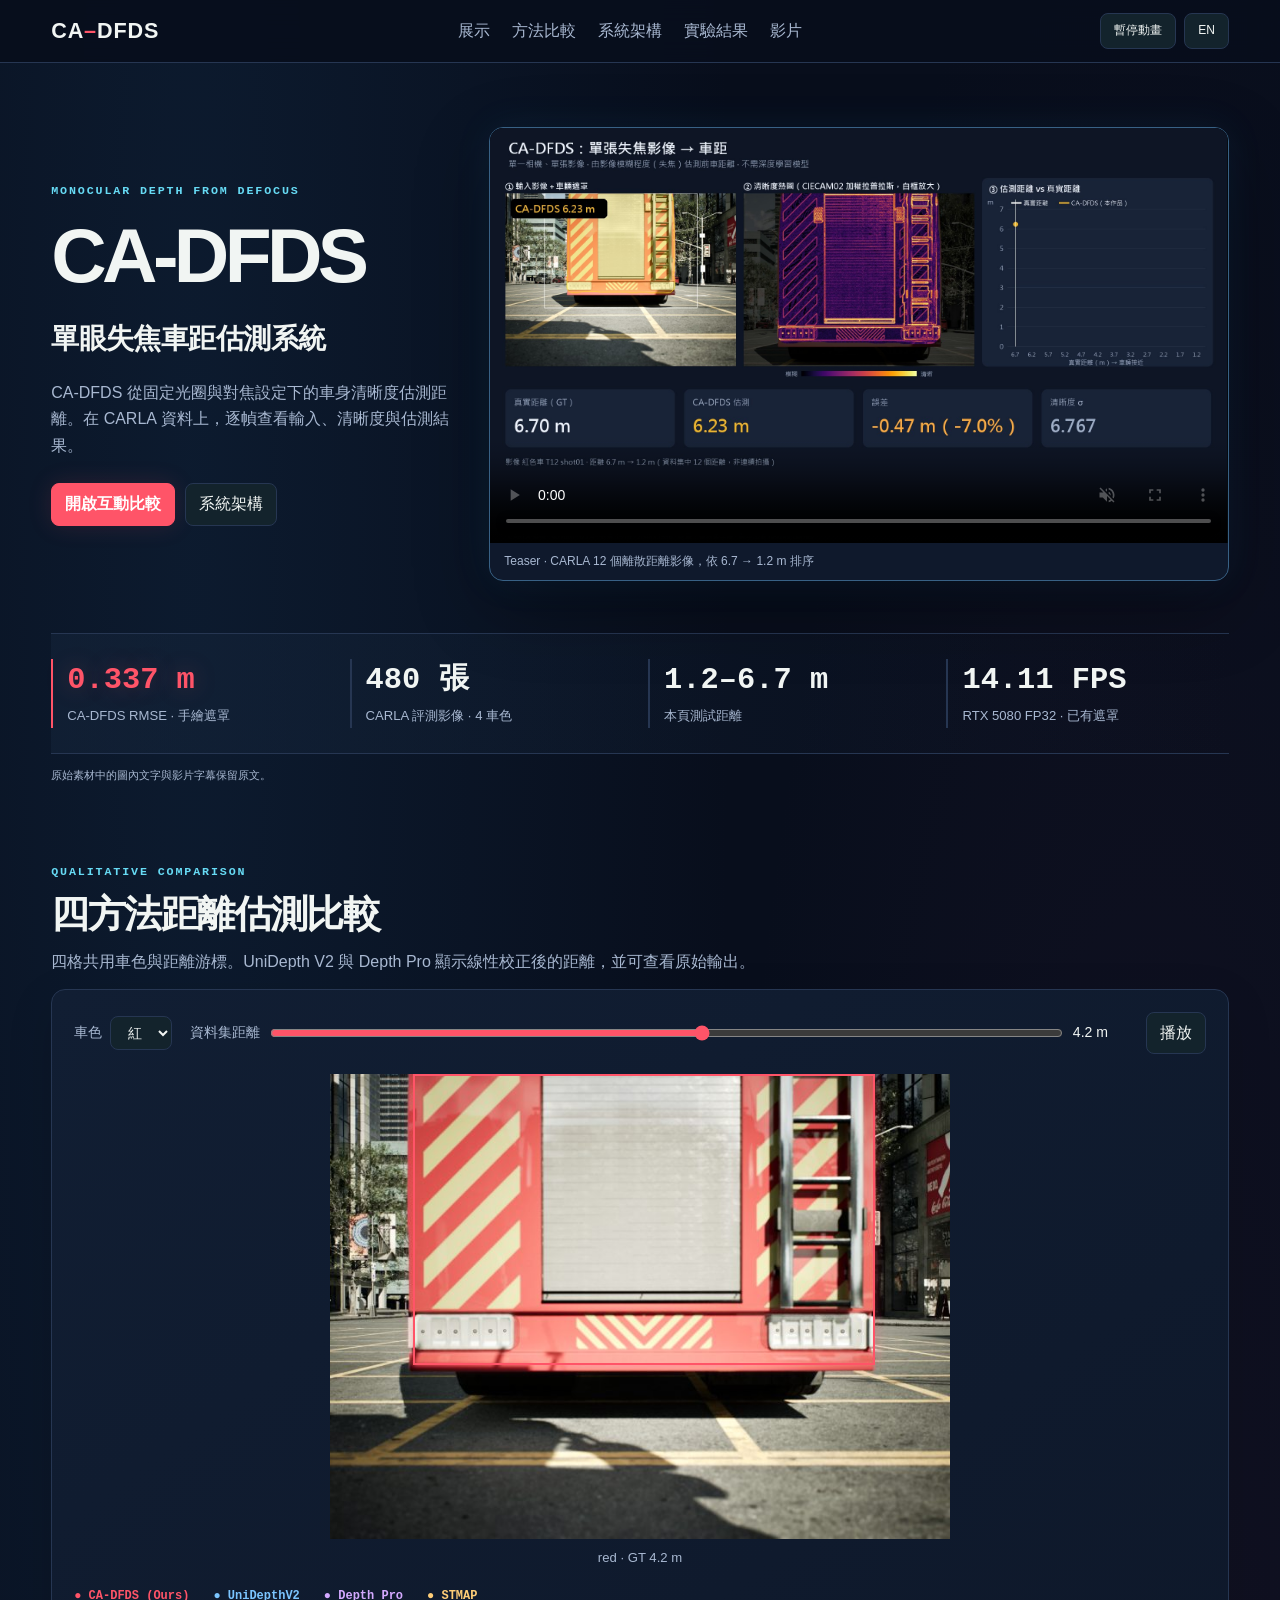
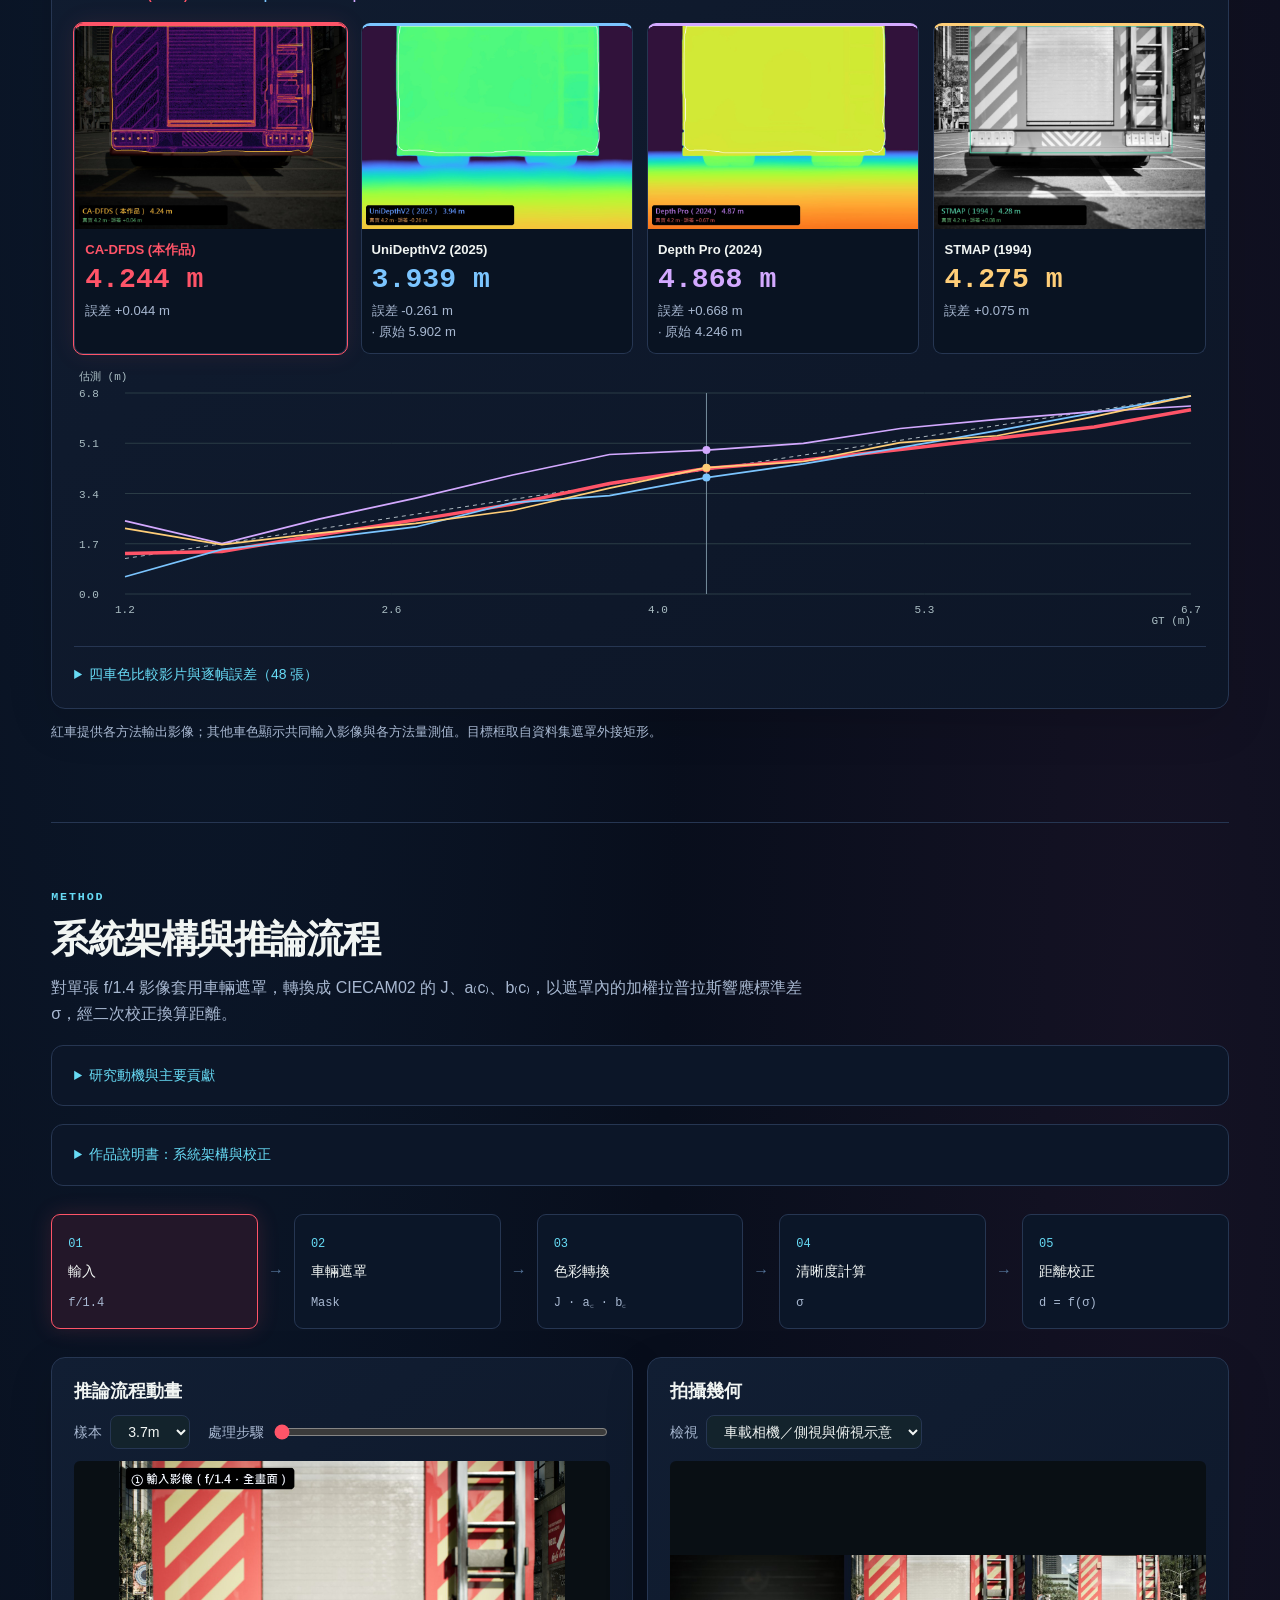
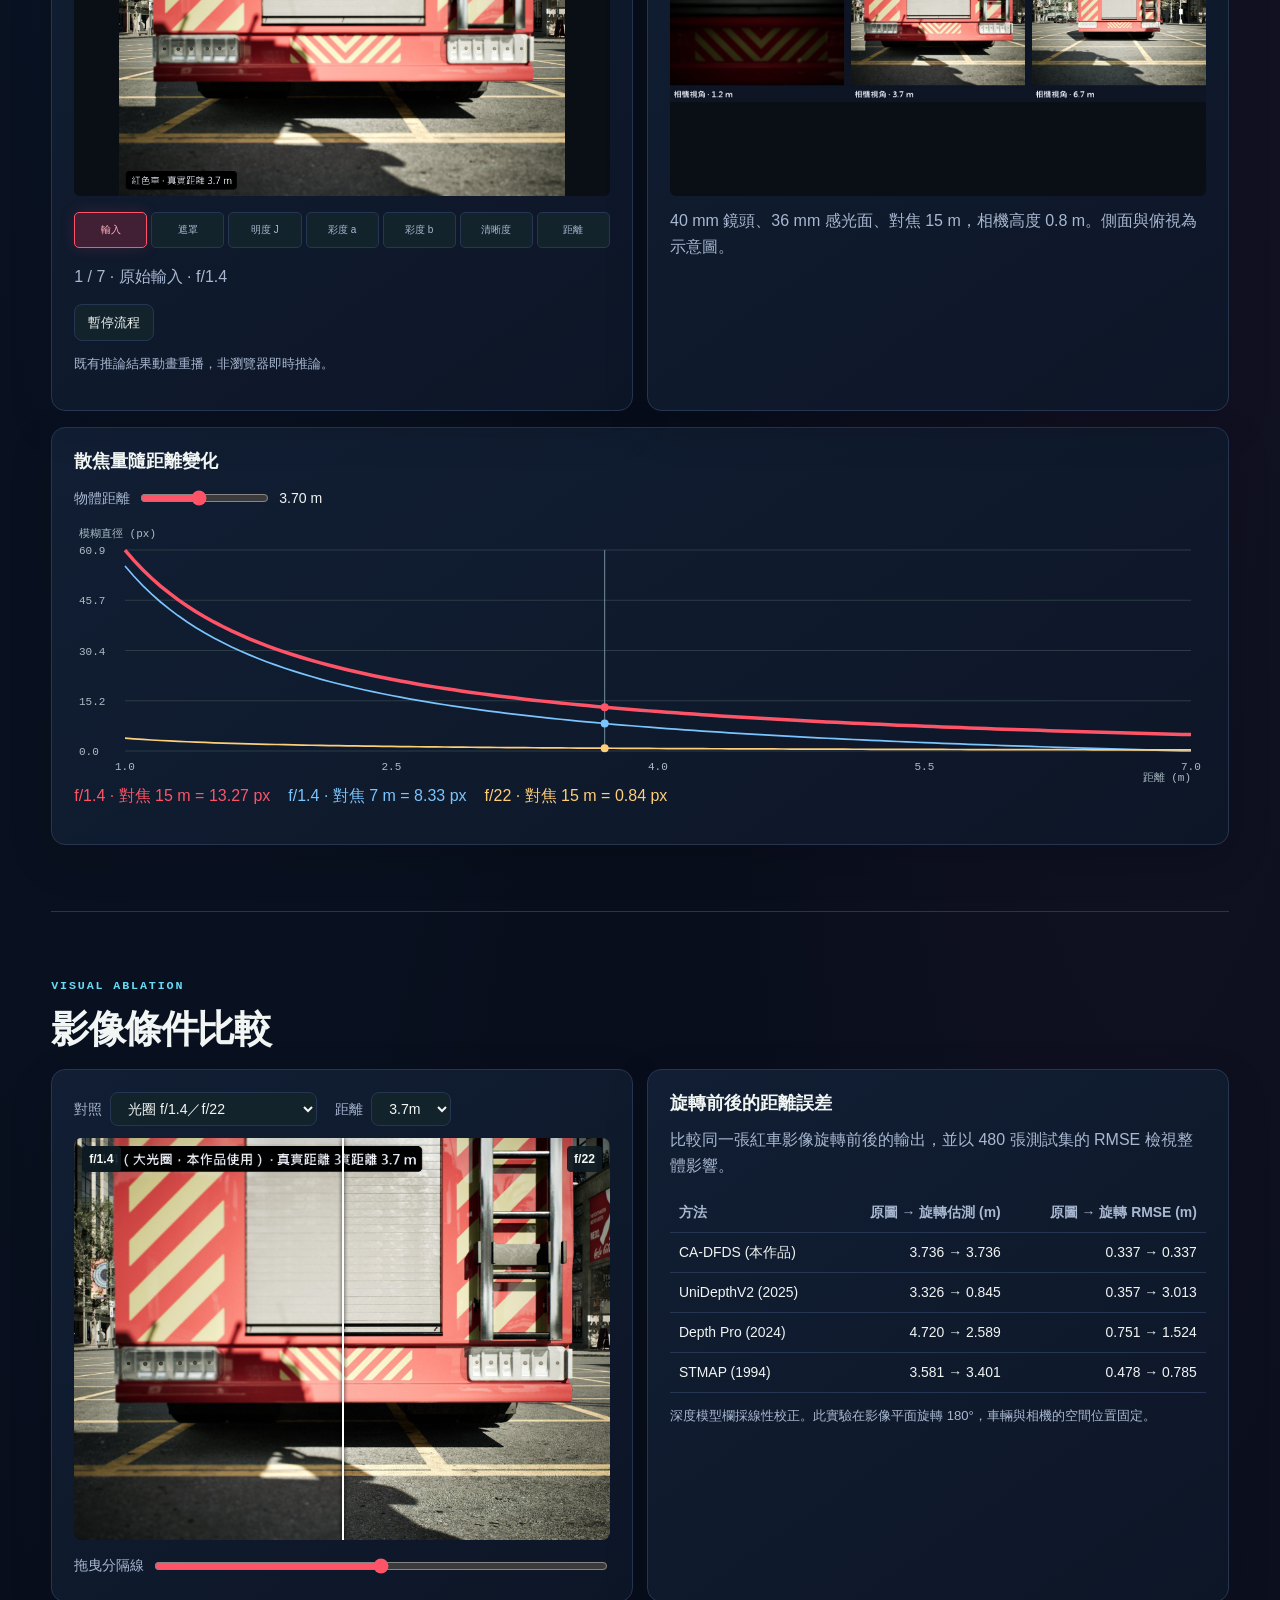
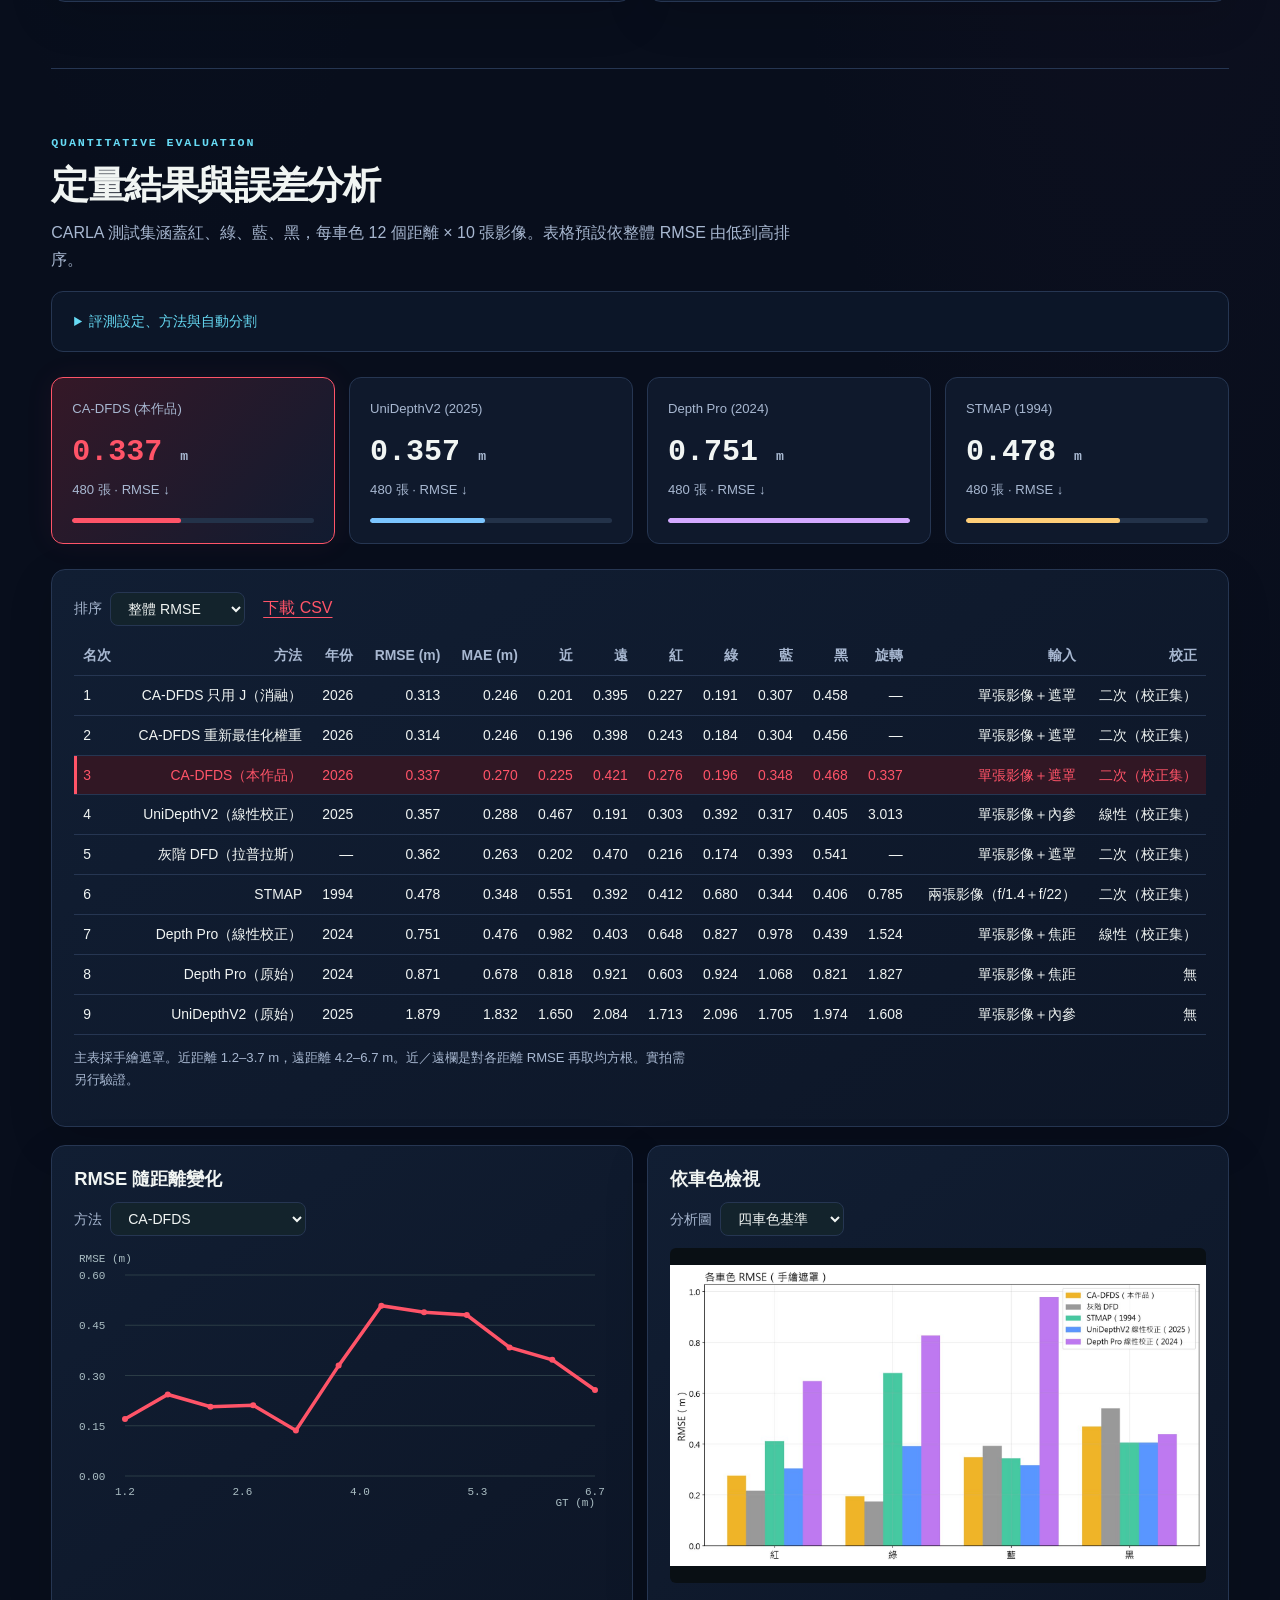
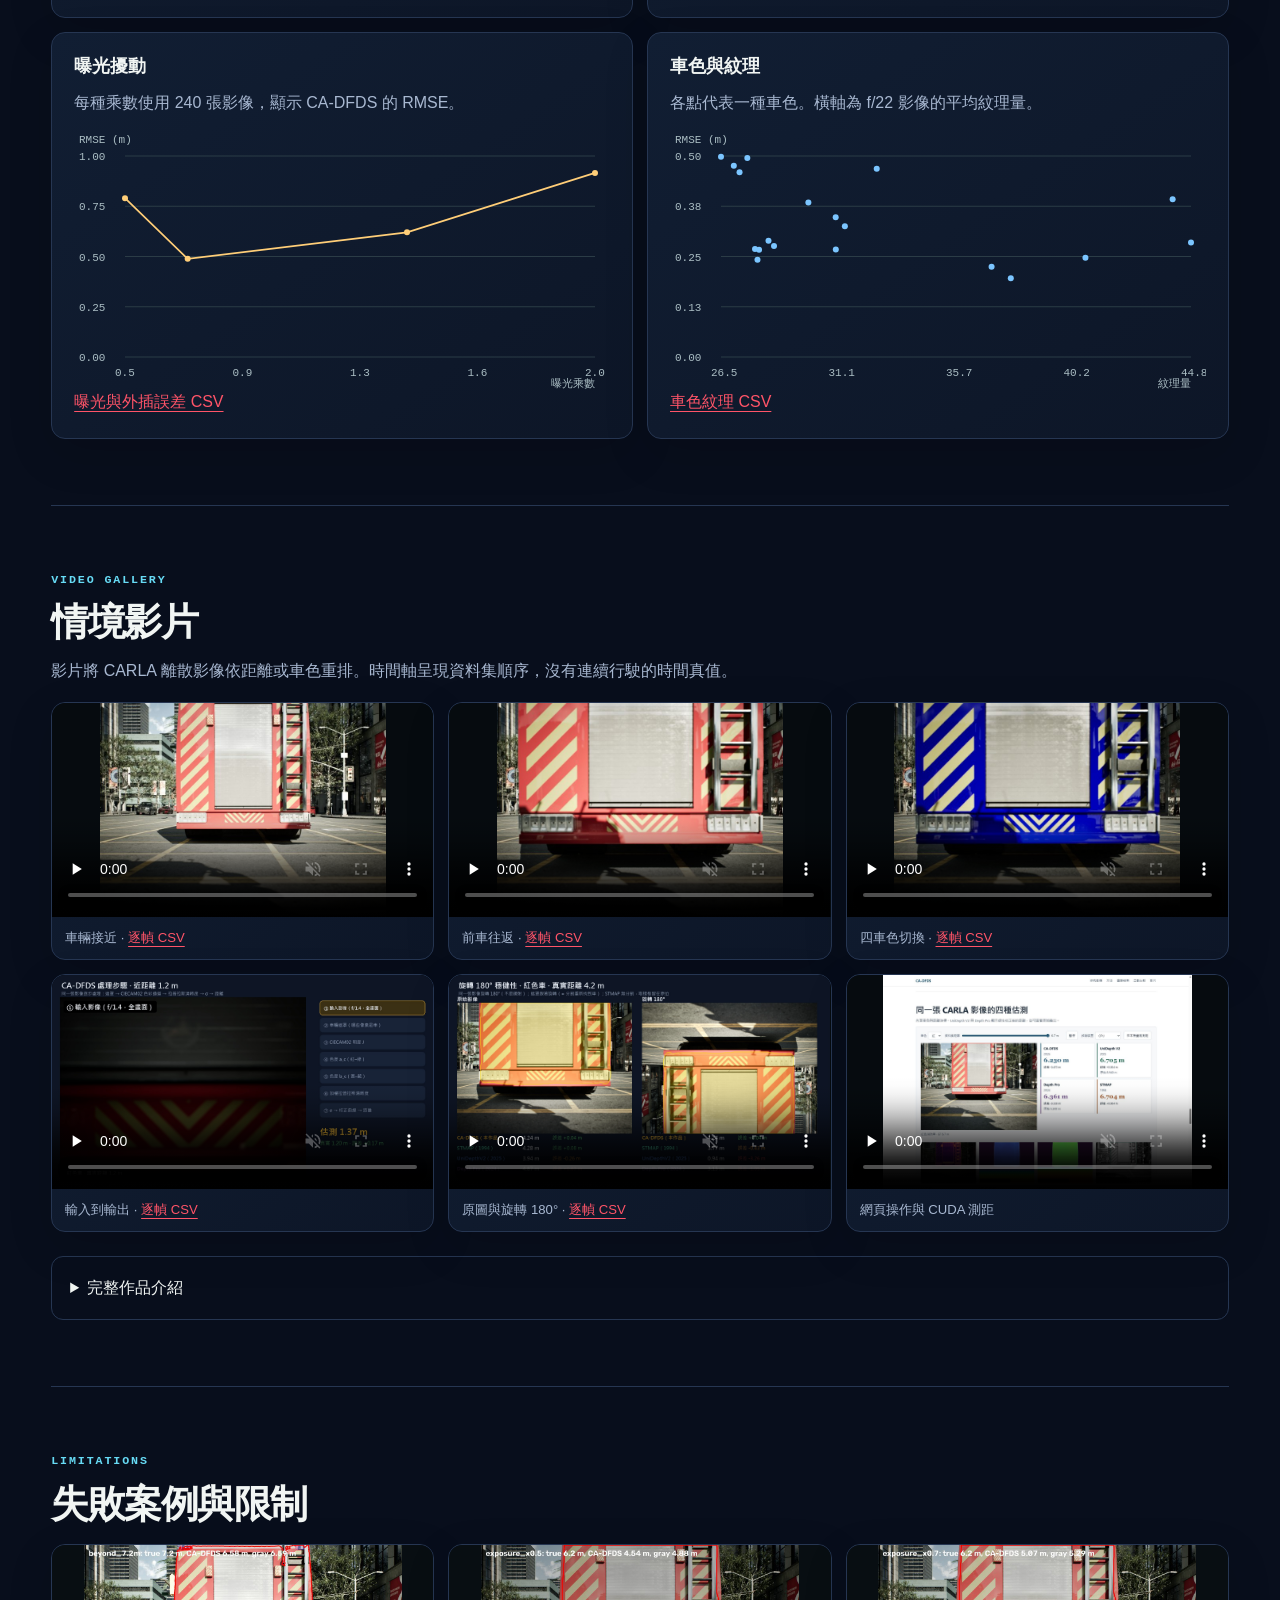
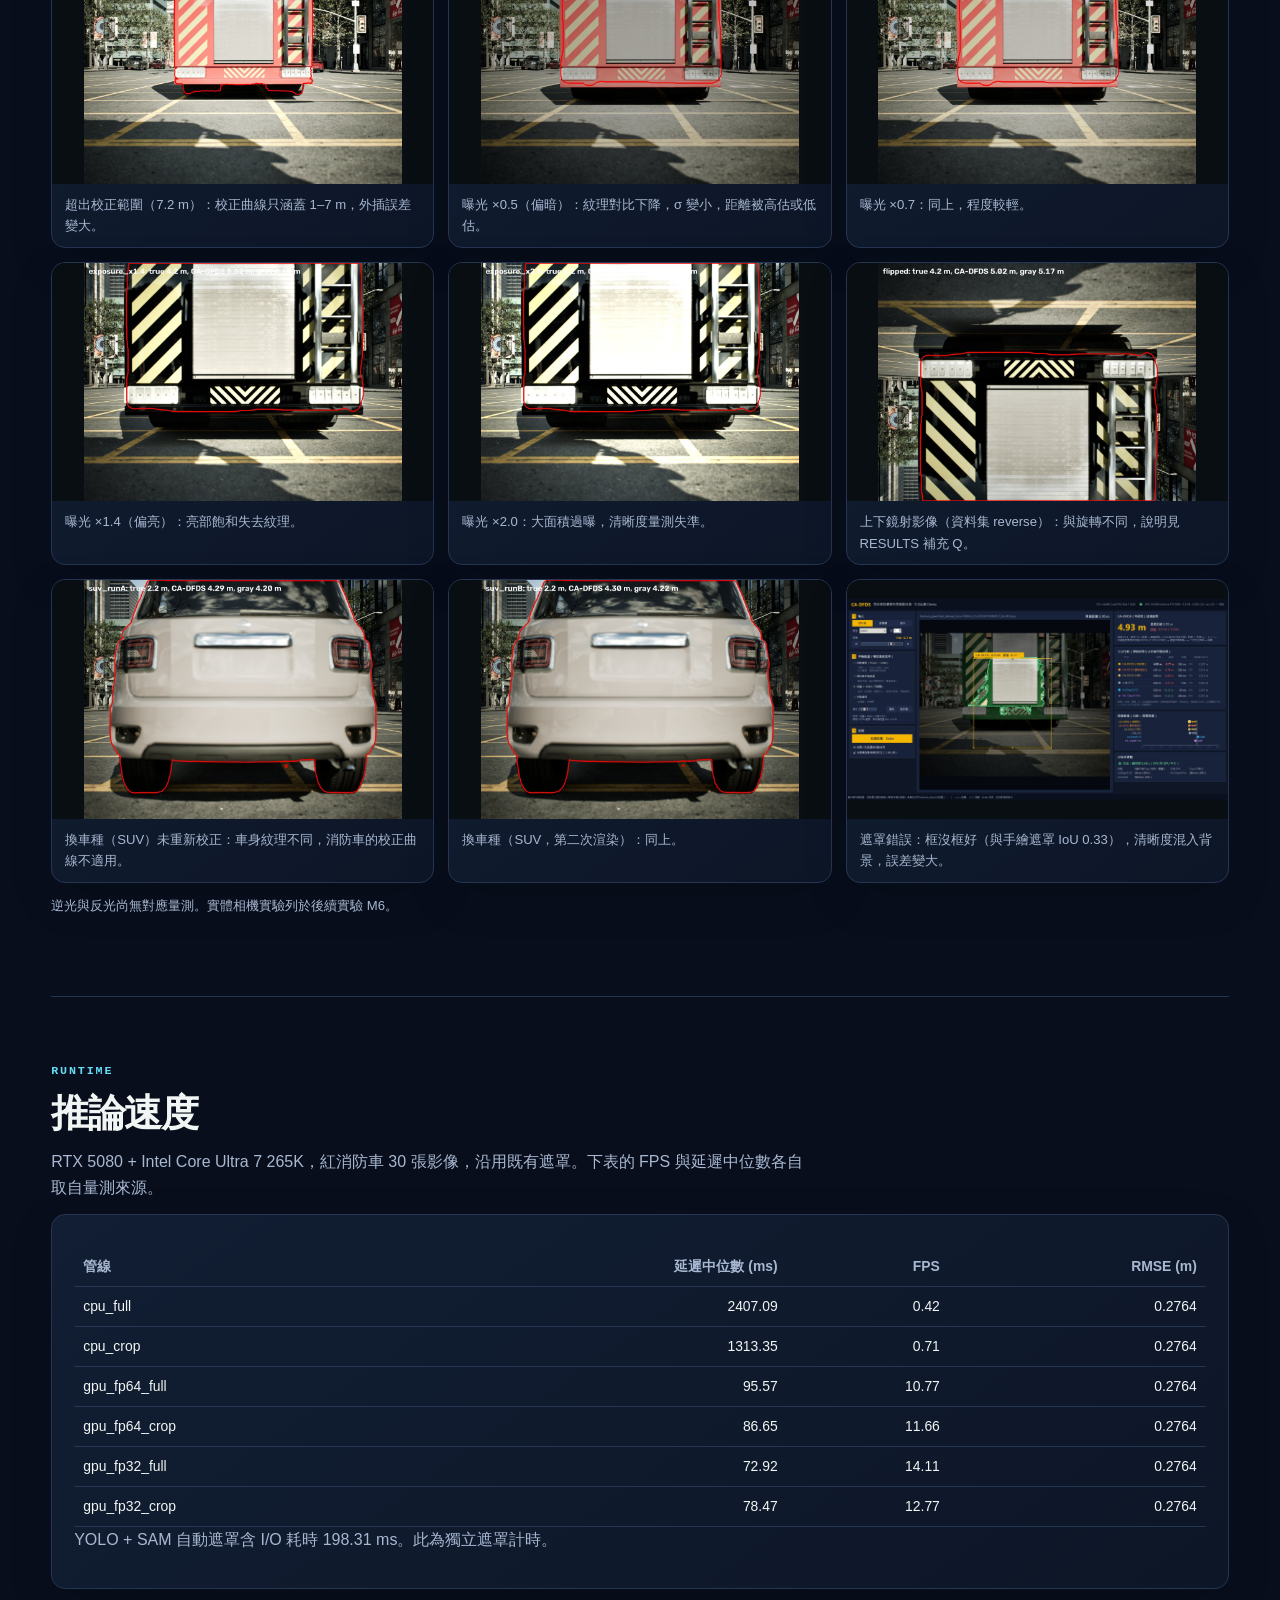
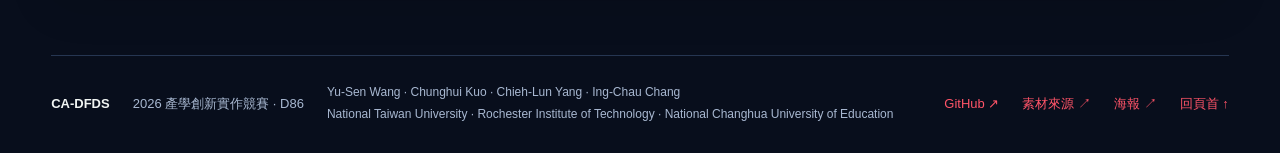
==== commit 53cdc4b2: "Merge latest scenario assets and retain four-color controls in unified demo" ====
--- a/docs/index.html
+++ b/docs/index.html
@@ -35,25 +35,50 @@
   <p id="load-status" role="status"></p><p class="note" id="media-language-note">原始素材中的圖內文字與影片字幕保留原文。</p>
   <section id="compare">
     <p class="eyebrow">QUALITATIVE COMPARISON</p><h2>四方法距離估測比較</h2>
-    <p>四格共用紅車距離游標。UniDepth V2 與 Depth Pro 顯示線性校正後的距離，並可查看原始輸出。</p>
+    <p>四格共用車色與距離游標。UniDepth V2 與 Depth Pro 顯示線性校正後的距離，並可查看原始輸出。</p>
     <div class="workbench">
       <div class="controls">
-        <label class="stretch">資料集距離 <input id="frame" type="range" min="0" max="11" value="6"><output id="frame-value"></output></label>
+        <label>車色 <select id="color"><option value="red">紅</option><option value="green">綠</option><option value="blue">藍</option><option value="black">黑</option></select></label><label class="stretch">資料集距離 <input id="frame" type="range" min="0" max="11" value="6"><output id="frame-value"></output></label>
         <button id="play">播放</button>
       </div>
-      <div class="legend" id="method-legend"><span class="ours-label">● CA-DFDS (Ours)</span><span style="color:#7bc5ff">● UniDepthV2</span><span style="color:#d3a9ff">● Depth Pro</span><span style="color:#ffce78">● STMAP</span></div><div class="grid four" id="method-cards"></div>
+      <figure class="source-input"><div class="vehicle-frame"><img id="vehicle-input" alt="CARLA 輸入影像"><span id="vehicle-box" aria-hidden="true"></span></div><figcaption id="vehicle-caption"></figcaption></figure><div class="legend" id="method-legend"><span class="ours-label">● CA-DFDS (Ours)</span><span style="color:#7bc5ff">● UniDepthV2</span><span style="color:#d3a9ff">● Depth Pro</span><span style="color:#ffce78">● STMAP</span></div><div class="grid four" id="method-cards"></div>
       <canvas id="compare-chart" role="img" aria-label="各方法估測距離與真值曲線"></canvas>
       <details class="comparison-details"><summary>四車色比較影片與逐幀誤差（48 張）</summary><video id="comparison-video" controls playsinline preload="metadata" src="assets/demo/C-E1_method_compare/video.mp4" poster="assets/demo/C-E1_method_compare/poster.jpg"></video>
       <p>逐幀絕對誤差（m）。點擊曲線可跳至對應樣本。</p>
-      <canvas id="video-chart" role="img" aria-label="影片逐幀絕對誤差"></canvas>
+      <label>影片樣本 <input id="video-frame" type="range" min="1" max="48" value="1"><output id="video-frame-value"></output></label><canvas id="video-chart" role="img" aria-label="影片逐幀絕對誤差"></canvas>
       <div class="table-scroll"><table id="rmse"></table></div></details>
     </div>
-    <p class="note">四格顯示紅車樣本；深度模型距離經線性校正。影片涵蓋四種車色，共 48 張離散距離樣本。</p>
+    <p class="note">紅車提供各方法輸出影像；其他車色顯示共同輸入影像與各方法量測值。目標框取自資料集遮罩外接矩形。</p>
   </section>
   <section id="method">
     <p class="eyebrow">METHOD</p><h2>系統架構與推論流程</h2>
     <p>對單張 f/1.4 影像套用車輛遮罩，轉換成 CIECAM02 的 J、a₍c₎、b₍c₎，以遮罩內的加權拉普拉斯響應標準差 σ，經二次校正換算距離。</p>
-    <div class="system-flow"><div data-flow="0"><b>01</b><span>輸入</span><small>f/1.4</small></div><i>→</i><div data-flow="1"><b>02</b><span>車輛遮罩</span><small>Mask</small></div><i>→</i><div data-flow="2"><b>03</b><span>色彩轉換</span><small>J · a꜀ · b꜀</small></div><i>→</i><div data-flow="3"><b>04</b><span>清晰度計算</span><small>σ</small></div><i>→</i><div data-flow="4"><b>05</b><span>距離校正</span><small>d = f(σ)</small></div></div><div class="grid two">
+    <details class="research-detail"><summary>研究動機與主要貢獻</summary>
+    <div class="reading">
+      <h2>研究動機與目的</h2>
+      <p>單眼影像可以透過失焦程度推算距離，但焦平面兩側可能出現相同的模糊量；場景背景也會干擾車身邊緣，而灰階轉換可能削弱亮度相近的色彩邊界。CA-DFDS 延續前期 DFDS 的物件分割與空間域測距，研究在固定相機設定下，如何由單張失焦影像估計公尺級車距。</p>
+      <h3>主要貢獻</h3>
+      <ol class="contributions">
+        <li><strong>後對焦單張測距。</strong> 將焦平面設於 15 m，置於 1–7 m 測距區間之外，使理論散焦量在區間內單調變化。每次測距使用一張 f/1.4 影像。</li>
+        <li><strong>感知清晰度。</strong> 以 CIECAM02 取得明度 J 與色彩分量 a<sub>c</sub>、b<sub>c</sub>，再從車輛遮罩內的拉普拉斯反應萃取清晰度。</li>
+        <li><strong>聯合校正。</strong> 在已知距離的白、灰、黑車影像上交替更新通道權重和二次距離曲線，把清晰度映射成公尺值。</li>
+      </ol>
+    </div>
+  </details><details class="research-detail"><summary>作品說明書：系統架構與校正</summary>
+    <h2>研究方法與系統架構</h2>
+    <p class="reading">線上測距依序經過成像、分割、色彩轉換、清晰度量測與距離映射。離線校正提供測距時使用的通道權重與二次曲線。</p>
+    <figure class="paper-figure"><a href="assets/arch_fix.jpg" target="_blank" rel="noopener"><img src="assets/arch_fix.jpg" alt="系統架構圖，包含單眼成像、影像分割、CIECAM02 分解、清晰度、距離輸出及離線校正" loading="lazy"></a><figcaption><strong>圖 1｜CA-DFDS 系統架構。</strong> 沿用作品說明書圖 1。圖中清晰度框採式 (7) 表記。本頁 CARLA 評測採式 (5)，先加權拉普拉斯反應，再取遮罩內標準差。</figcaption></figure>
+    <div class="method-text">
+      <article><h3>後對焦與散焦量</h3><p>薄透鏡模型以模糊圈直徑描述失焦程度。對焦 15 m 時，車輛都位於焦平面同一側。f/1.4 的模糊圈比 f/22 大，隨距離變化也更明顯。</p></article>
+      <article><h3>Segment Anything 與目標遮罩</h3><p>說明書採用 SAM 2 或人工遮罩。後續本機全自動流程由 YOLO11m 提供車輛框，再由 SAM ViT-B 取得像素遮罩。距離由後續的光學特徵與校正曲線估算。</p></article>
+      <article><h3>色彩感知與距離校正</h3><p>採式 (5) 將 J、a<sub>c</sub>、b<sub>c</sub> 的拉普拉斯反應加權合成，在遮罩內取標準差 σ。交替固定權重擬合二次曲線、固定曲線時更新通道權重。說明書採 SLSQP 求解權重，線上測距則直接套用校正參數。</p></article>
+    </div>
+    <div class="grid two paper-figures">
+      <figure class="paper-figure"><a href="assets/defocus_7m.jpg" target="_blank" rel="noopener"><img src="assets/defocus_7m.jpg" alt="對焦距離 7 m 的完整理論散焦曲線" loading="lazy"></a><figcaption>圖 2a｜對焦 7 m 時各光圈的理論散焦曲線。</figcaption></figure>
+      <figure class="paper-figure"><a href="assets/defocus_15m.jpg" target="_blank" rel="noopener"><img src="assets/defocus_15m.jpg" alt="對焦距離 15 m 的完整理論散焦曲線" loading="lazy"></a><figcaption>圖 2b｜對焦 15 m 時各光圈的理論散焦曲線。</figcaption></figure>
+    </div>
+    <figure class="paper-figure calibration"><a href="assets/calib.jpg" target="_blank" rel="noopener"><img src="assets/calib.jpg" alt="白、灰、黑車的清晰度與距離校正散點及二次曲線" loading="lazy"></a><figcaption>圖 3｜作品說明書的二次校正曲線。現行本機資料重建後，以獨立的評測結果為準。</figcaption></figure>
+</details><div class="system-flow"><div data-flow="0"><b>01</b><span>輸入</span><small>f/1.4</small></div><i>→</i><div data-flow="1"><b>02</b><span>車輛遮罩</span><small>Mask</small></div><i>→</i><div data-flow="2"><b>03</b><span>色彩轉換</span><small>J · a꜀ · b꜀</small></div><i>→</i><div data-flow="3"><b>04</b><span>清晰度計算</span><small>σ</small></div><i>→</i><div data-flow="4"><b>05</b><span>距離校正</span><small>d = f(σ)</small></div></div><div class="grid two">
       <article class="card">
         <h3>推論流程動畫</h3>
         <div class="controls"><label>樣本 <select id="step-distance"><option>1.2m</option><option selected>3.7m</option><option>6.7m</option></select></label><label class="stretch">處理步驟 <input id="step" type="range" min="0" max="6" value="0"></label></div>
@@ -93,7 +118,33 @@
   <section id="benchmark">
     <p class="eyebrow">QUANTITATIVE EVALUATION</p><h2>定量結果與誤差分析</h2>
     <p>CARLA 測試集涵蓋紅、綠、藍、黑，每車色 12 個距離 × 10 張影像。表格預設依整體 RMSE 由低到高排序。</p>
-    <div id="benchmark-bars" class="benchmark-bars"></div><div class="card">
+    <details class="research-detail"><summary>評測設定、方法與自動分割</summary>
+    <h2>研究結果</h2>
+    <p class="reading">CARLA Town05 消防車實驗使用 40 mm 鏡頭與 15 m 對焦。白、灰、黑校正資料涵蓋 1.0–7.0 m；基準測試距離錯開，從 1.2 至 6.7 m，涵蓋紅、綠、藍、黑各 120 張影像，其中黑色也出現在校正集。19 車色分析與實體桌面實驗採各自的資料協定。</p>
+    <div class="metrics" aria-label="CARLA 比較摘要">
+      <div><strong>0.337 m</strong><span>CA-DFDS · 手繪遮罩</span></div>
+      <div><strong>0.357 m</strong><span>UniDepth V2 · 線性校正</span></div>
+      <div><strong>0.478 m</strong><span>STMAP · 雙光圈</span></div>
+      <div><strong>0.751 m</strong><span>Depth Pro · 線性校正</span></div>
+    </div>
+    <p class="reading result-note">上列為 480 張影像的整體 RMSE。CA-DFDS 與線性校正後的 UniDepth V2 整體誤差相近。近距離 1.2–3.7 m，兩者分別為 0.225 m 與 0.467 m；遠距離 4.2–6.7 m 則為 0.421 m 與 0.191 m。只用 J 的消融為 0.313 m，顯示額外色彩分量的權重與校正資料仍影響結果。</p>
+    <div class="table-scroll baseline-table"><table>
+      <thead><tr><th>方法與年份</th><th>輸入與距離估測方式</th><th>原始輸出 RMSE</th><th>校正後 RMSE</th></tr></thead>
+      <tbody>
+        <tr class="ours"><th scope="row">CA-DFDS · 2026</th><td>單張 f/1.4 與車輛遮罩。由 CIECAM02 清晰度查二次校正曲線。</td><td>—</td><td>0.337 m</td></tr>
+        <tr><th scope="row"><a href="https://arxiv.org/abs/2502.20110">UniDepth V2 · 2025</a></th><td>單張 RGB 的學習式公制深度模型。以車輛遮罩內的深度中位數做距離，另以 CARLA 校正集線性重標定。</td><td>1.879 m</td><td>0.357 m</td></tr>
+        <tr><th scope="row"><a href="https://openreview.net/forum?id=aueXfY0Clv">Depth Pro · 2024／ICLR 2025</a></th><td>單張 RGB 的學習式密集公制深度，模型可估焦距。以車輛遮罩內的深度中位數做距離，另測線性重標定。</td><td>0.871 m</td><td>0.751 m</td></tr>
+        <tr><th scope="row">STMAP · 1994</th><td>同場景 f/1.4 和 f/22 各一張。利用灰階亮度差與拉普拉斯反應估算模糊量，再做校正。</td><td>—</td><td>0.478 m</td></tr>
+      </tbody>
+    </table></div>
+    <figure class="paper-figure car-figure"><a href="assets/cars.jpg" target="_blank" rel="noopener"><img src="assets/cars.jpg" alt="作品說明書中 CARLA 消防車的四種車色" loading="lazy"></a><figcaption>圖 4｜作品說明書中的 CARLA 消防車塗裝示例。</figcaption></figure>
+        <h3>自動分割與車距精度</h3>
+    <p class="reading">480 張測試影像的自動遮罩，與手繪遮罩平均 IoU 為 0.906。維持手繪校正曲線、僅更換測試遮罩時，CA-DFDS RMSE 為 0.310 m；校正與測試均用自動遮罩時為 0.317 m。</p>
+    <div class="grid two mask-examples">
+      <figure class="paper-figure"><a href="assets/red_T05_shot01_yolo.jpg" target="_blank" rel="noopener"><img src="assets/red_T05_shot01_yolo.jpg" alt="YOLO 提供方框後的 SAM 車身遮罩結果" loading="lazy"></a><figcaption>紅消防車 T05｜YOLO 偵測框 → SAM 車身分割。</figcaption></figure>
+      <figure class="paper-figure"><a href="assets/red_T01_shot01_fallback.jpg" target="_blank" rel="noopener"><img src="assets/red_T01_shot01_fallback.jpg" alt="近距離畫面採用備援框後的 SAM 車身遮罩結果" loading="lazy"></a><figcaption>紅消防車 T01｜近距離時以備援框提示 SAM。</figcaption></figure>
+    </div>
+</details><div id="benchmark-bars" class="benchmark-bars"></div><div class="card">
       <div class="controls"><label>排序 <select id="sort"><option value="rmse_m">整體 RMSE</option><option value="mae_m">整體 MAE</option><option value="rmse_near_1_2_to_3_7_m">近距離 RMSE</option><option value="rmse_far_4_2_to_6_7_m">遠距離 RMSE</option></select></label><a href="assets/demo/C-H1_leaderboard/leaderboard.csv" download>下載 CSV</a></div>
       <div class="table-scroll"><table id="leaders"></table></div>
       <p class="note">主表採手繪遮罩。近距離 1.2–3.7 m，遠距離 4.2–6.7 m。近／遠欄是對各距離 RMSE 再取均方根。實拍需另行驗證。</p>
--- a/docs/assets/unified-polish.css
+++ b/docs/assets/unified-polish.css
@@ -1,2 +1,3 @@
 :root{--bg:#080e1c;--panel:#0f192c;--line:#263652;--muted:#a8b8d1;--accent:#ff5468;--cyan:#67dbf5}body{background:radial-gradient(ellipse at 15% 5%,#15345455,transparent 35%),radial-gradient(ellipse at 90% 28%,#48214233,transparent 30%),var(--bg)}header{background:#080e1cee}nav{max-width:1440px;flex-wrap:nowrap;padding-block:13px}.nav-links{gap:22px}.nav-tools{gap:8px;flex-wrap:nowrap}.nav-tools button{font-size:12px;white-space:nowrap}main{max-width:1440px}.hero{grid-template-columns:.7fr 1.3fr;gap:40px;padding-top:64px}.hero h1{font-size:clamp(3.6rem,6vw,6rem);letter-spacing:-.06em}.hero h1 span{display:block;font-size:clamp(1.25rem,2.2vw,2rem);letter-spacing:-.02em;margin-top:18px;line-height:1.4}.hero .eyebrow{color:var(--cyan)}.hero-media{border-color:#386185;box-shadow:0 0 38px #34a9f015,0 25px 75px #0005}.hero-media p{font-size:12px}.metrics{margin:20px 0 0;padding:25px 0;background:linear-gradient(90deg,#15253b88,transparent)}.metrics div:first-child{border-color:var(--accent)}.metrics div:first-child strong{color:var(--accent);text-shadow:0 0 25px #ff546845}h2{font-size:clamp(1.7rem,3vw,2.6rem)}.eyebrow{color:var(--cyan)}.card,.workbench{background:linear-gradient(145deg,#111e33,#0d1627);border-color:#263652;box-shadow:0 15px 45px #0002}.legend{display:flex;flex-wrap:wrap;gap:12px 24px;font:600 12px ui-monospace,monospace;margin:20px 0}.ours-label{color:var(--accent)}.method-panel{background:#091322}.method-panel.ours{outline:1px solid var(--accent);box-shadow:0 0 25px #ff54681a}.method-panel.ours figcaption b{color:var(--accent)}.method-panel small{display:block}.pipeline{display:grid;grid-template-columns:repeat(7,1fr);gap:4px;margin:16px 0}.pipeline button{border-radius:5px;padding:9px 2px;font-size:10px;color:var(--muted);position:relative}.pipeline button[aria-pressed=true]{background:#412035;color:#ffb2bc;border-color:var(--accent);box-shadow:0 0 15px #ff546825}.benchmark-bars{display:grid;grid-template-columns:repeat(4,1fr);gap:14px;margin:25px 0}.score-card{padding:20px;border:1px solid var(--line);border-radius:12px;background:var(--panel)}.score-card.ours{border-color:var(--accent);background:linear-gradient(135deg,#351827,#111b30);box-shadow:0 0 30px #ff546810}.score-card strong{font:700 30px ui-monospace,monospace;display:block;margin:15px 0 10px}.score-card small{display:block}.score-track{height:5px;background:#233249;margin-top:17px;border-radius:9px;overflow:hidden}.score-track i{display:block;height:100%;background:var(--bar);border-radius:9px}.score-card.ours strong{color:var(--accent)}.full-intro{margin-top:24px;border:1px solid var(--line);border-radius:12px;padding:18px}.full-intro summary{cursor:pointer}.full-intro video{margin-top:18px;max-height:580px}footer{font-size:13px}footer p{font-size:12px;line-height:1.8;margin:10px 0}nav a.active{color:var(--cyan);text-shadow:0 0 15px #67dbf577}#motion[aria-pressed=false]{border-color:var(--accent)}tr.ours{box-shadow:inset 3px 0 var(--accent)}#step-play{font-size:13px}#video{scroll-margin-top:85px}.primary{box-shadow:0 0 25px #ff546822}.table-scroll{scrollbar-color:#415575 #0a1426}@media(max-width:1050px){.hero{grid-template-columns:1fr}.hero-copy{max-width:850px}.hero h1{font-size:4.5rem}.nav-links{gap:12px}.benchmark-bars{grid-template-columns:repeat(2,1fr)}}@media(max-width:700px){nav{flex-wrap:wrap;padding-inline:18px;gap:10px}.nav-tools{margin-left:auto}.nav-links{order:3;width:100%;overflow-x:auto;flex-wrap:nowrap;padding-bottom:3px;justify-content:space-between}.nav-links a{white-space:nowrap}.hero{padding-top:35px}.hero h1{font-size:3.5rem}.hero-media{margin-inline:-6px}.pipeline{grid-template-columns:repeat(4,1fr)}section{scroll-margin-top:118px}.score-card{padding:15px}.score-card strong{font-size:25px}.method-panel figcaption{padding:8px;font-size:11px}.method-panel strong{font-size:20px}.method-panel b{font-size:12px}}
 .metrics strong,.score-card strong,.method-panel strong,.eyebrow,.legend{font-family:Consolas,"Segoe UI",monospace}.comparison-details{margin-top:20px;border-top:1px solid var(--line);padding-top:16px}.comparison-details summary{cursor:pointer;color:var(--cyan);font-size:14px}.system-flow{display:flex;align-items:center;gap:10px;margin:28px 0}.system-flow>div{flex:1;min-width:0;border:1px solid var(--line);border-radius:9px;padding:14px 16px;background:#0b1628;transition:border-color .3s,box-shadow .3s}.system-flow b{color:var(--cyan);font:12px Consolas,monospace}.system-flow span{display:block;font-size:14px;margin:5px 0}.system-flow small{font:12px Consolas,monospace}.system-flow i{color:#537398;font-style:normal}.system-flow .active{border-color:var(--accent);box-shadow:0 0 22px #ff546828;background:#231729}#media-language-note{font-size:11px;margin-top:12px}@media(max-width:700px){.system-flow{flex-wrap:wrap;gap:5px}.system-flow>div{flex:1 0 28%;padding:10px}.system-flow i{display:none}.system-flow span{font-size:12px}}@media(prefers-reduced-motion:reduce){.system-flow>div{transition:none}}
+.source-input{max-width:620px;margin:20px auto}.vehicle-frame{position:relative}.vehicle-frame img{width:100%}#vehicle-box{position:absolute;border:2px solid #ff5468;box-shadow:0 0 12px #ff546866;pointer-events:none}.source-input figcaption{margin-top:8px;text-align:center}.research-detail{margin:18px 0;padding:18px 22px;border:1px solid var(--line);border-radius:12px;background:#0c1628}.research-detail summary{cursor:pointer;color:var(--cyan);font-size:14px}.research-detail[open]>summary{margin-bottom:24px}.research-detail img{object-fit:contain;max-height:550px;background:#fff}.research-detail figure{margin:22px 0}.research-detail figcaption{padding-top:10px}.research-detail h2{font-size:24px}.research-detail h3{margin-top:20px}.research-detail table{display:block;overflow:auto}.research-detail td{white-space:normal;min-width:160px}.research-detail .metrics{margin-block:20px}.research-detail p{font-size:14px}.research-detail li{color:var(--muted);margin:10px 0}.research-detail .method-text{display:grid;grid-template-columns:repeat(3,1fr);gap:20px}@media(max-width:700px){.research-detail .method-text{grid-template-columns:1fr}}
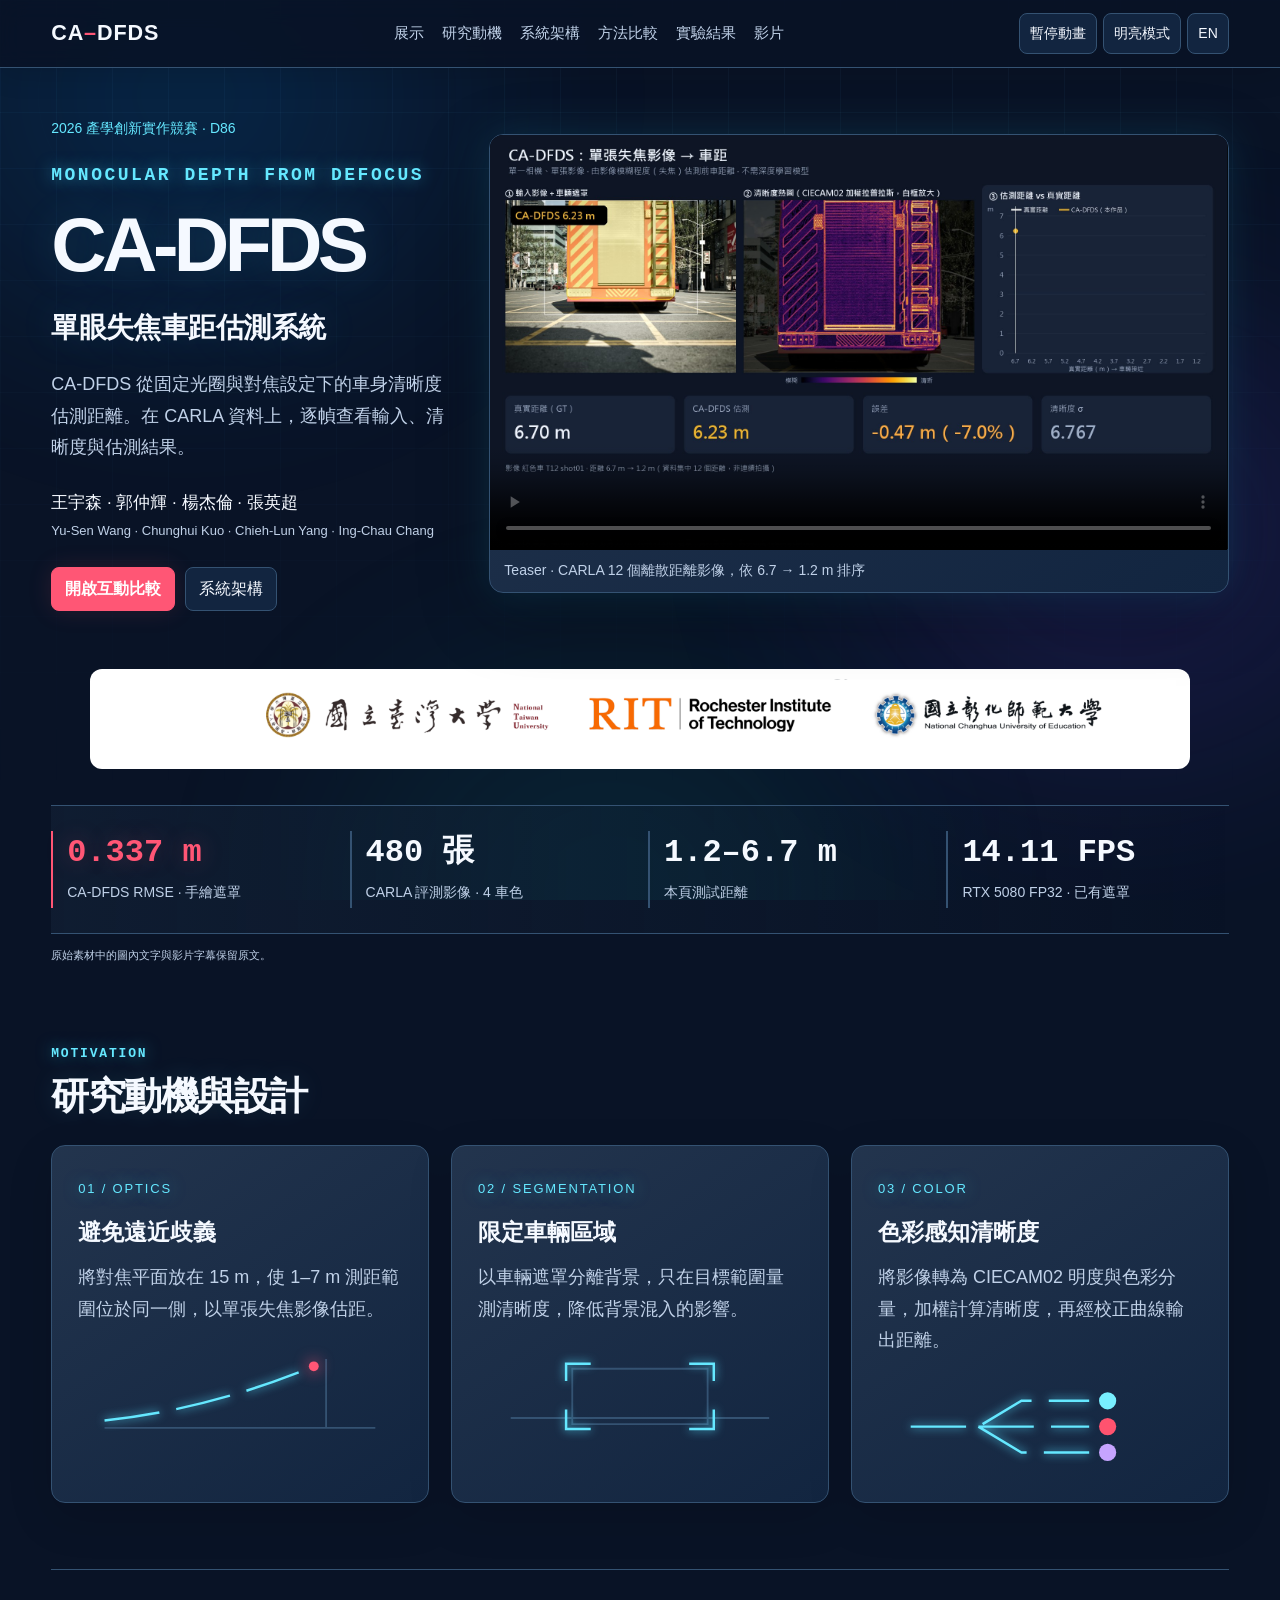
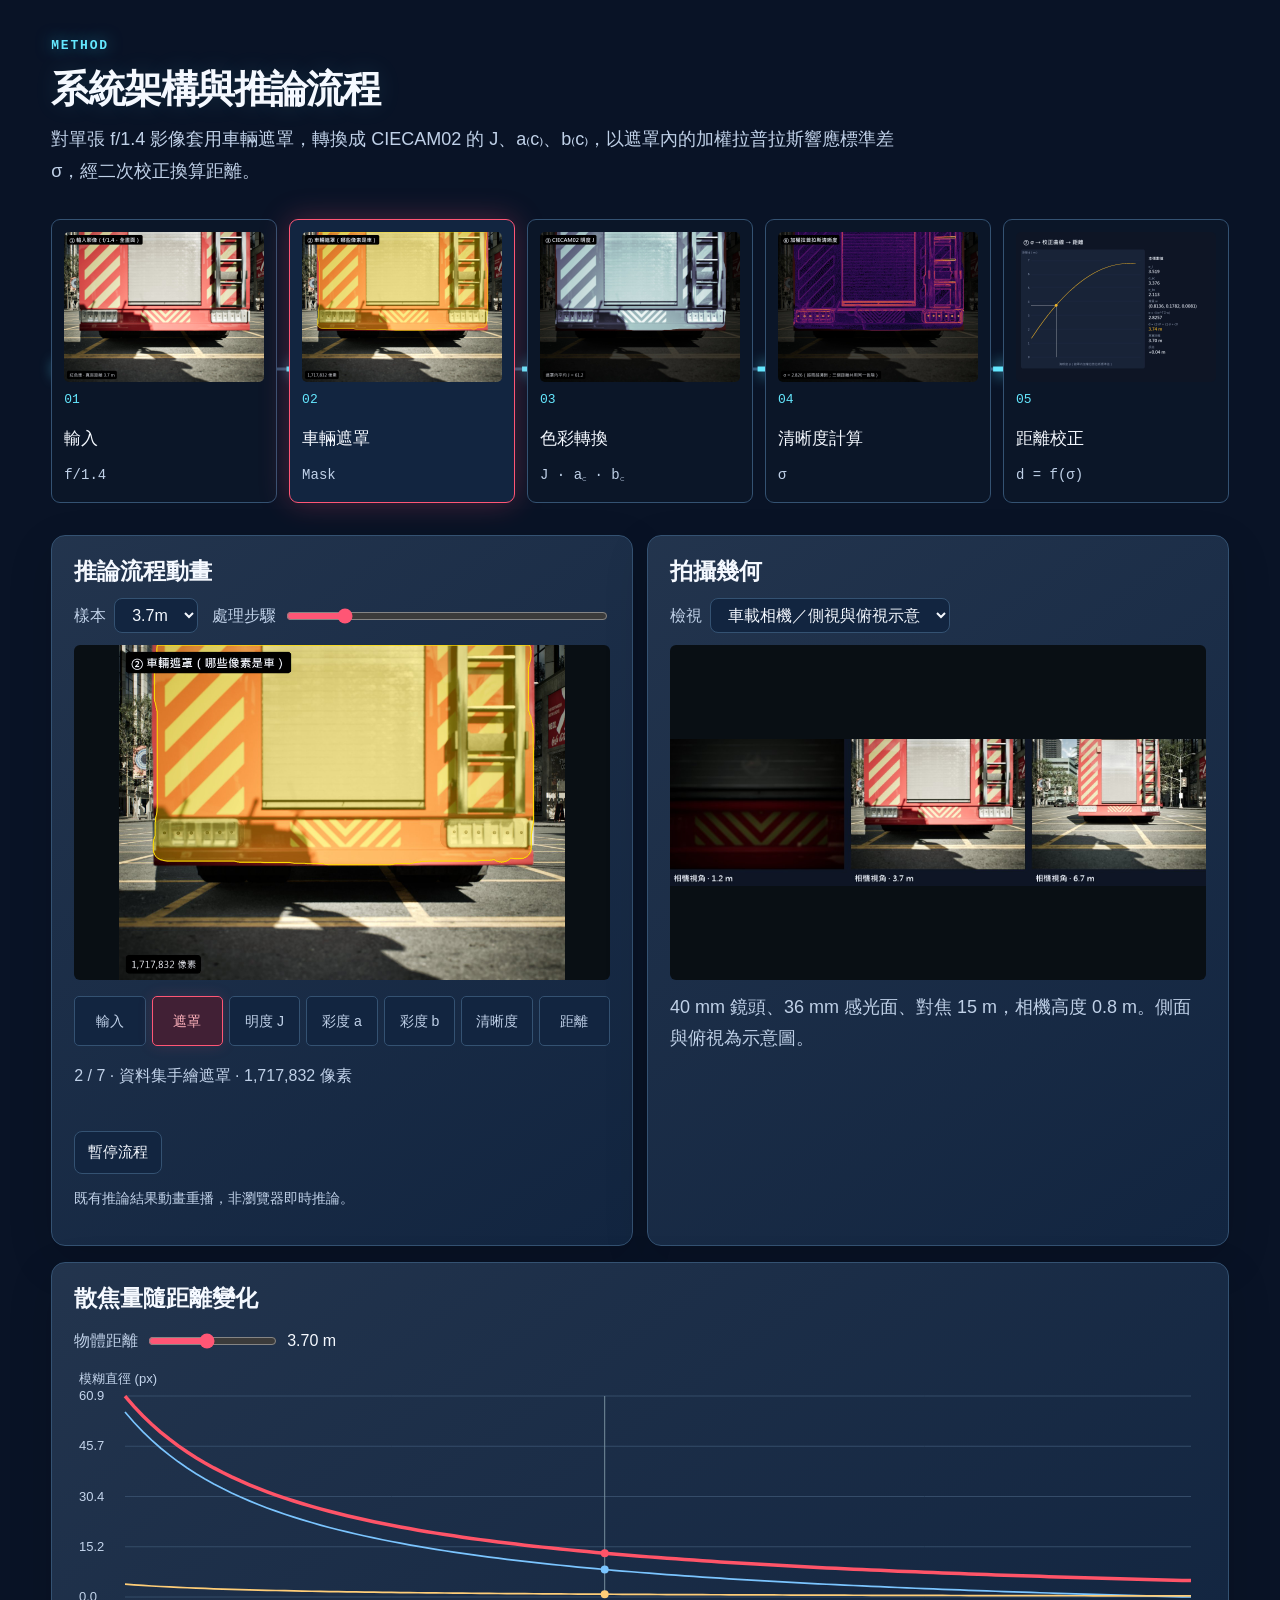
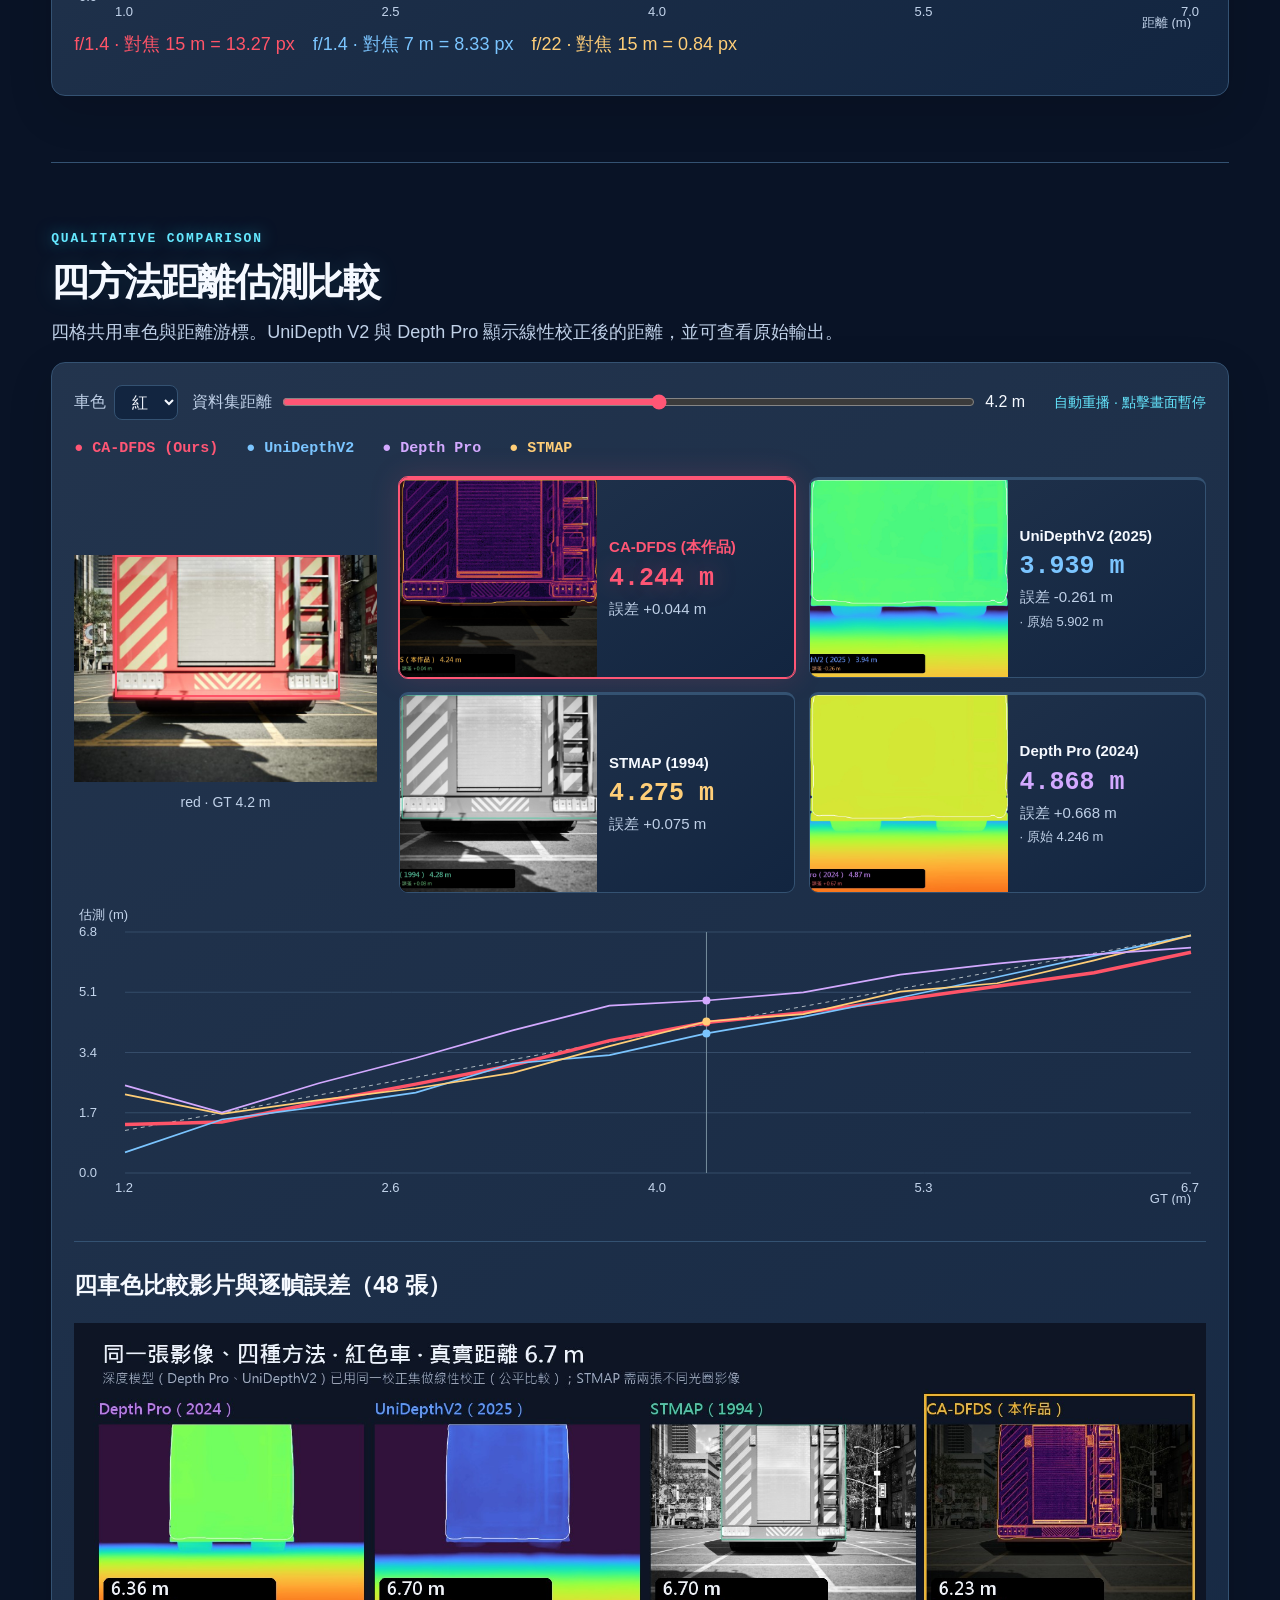
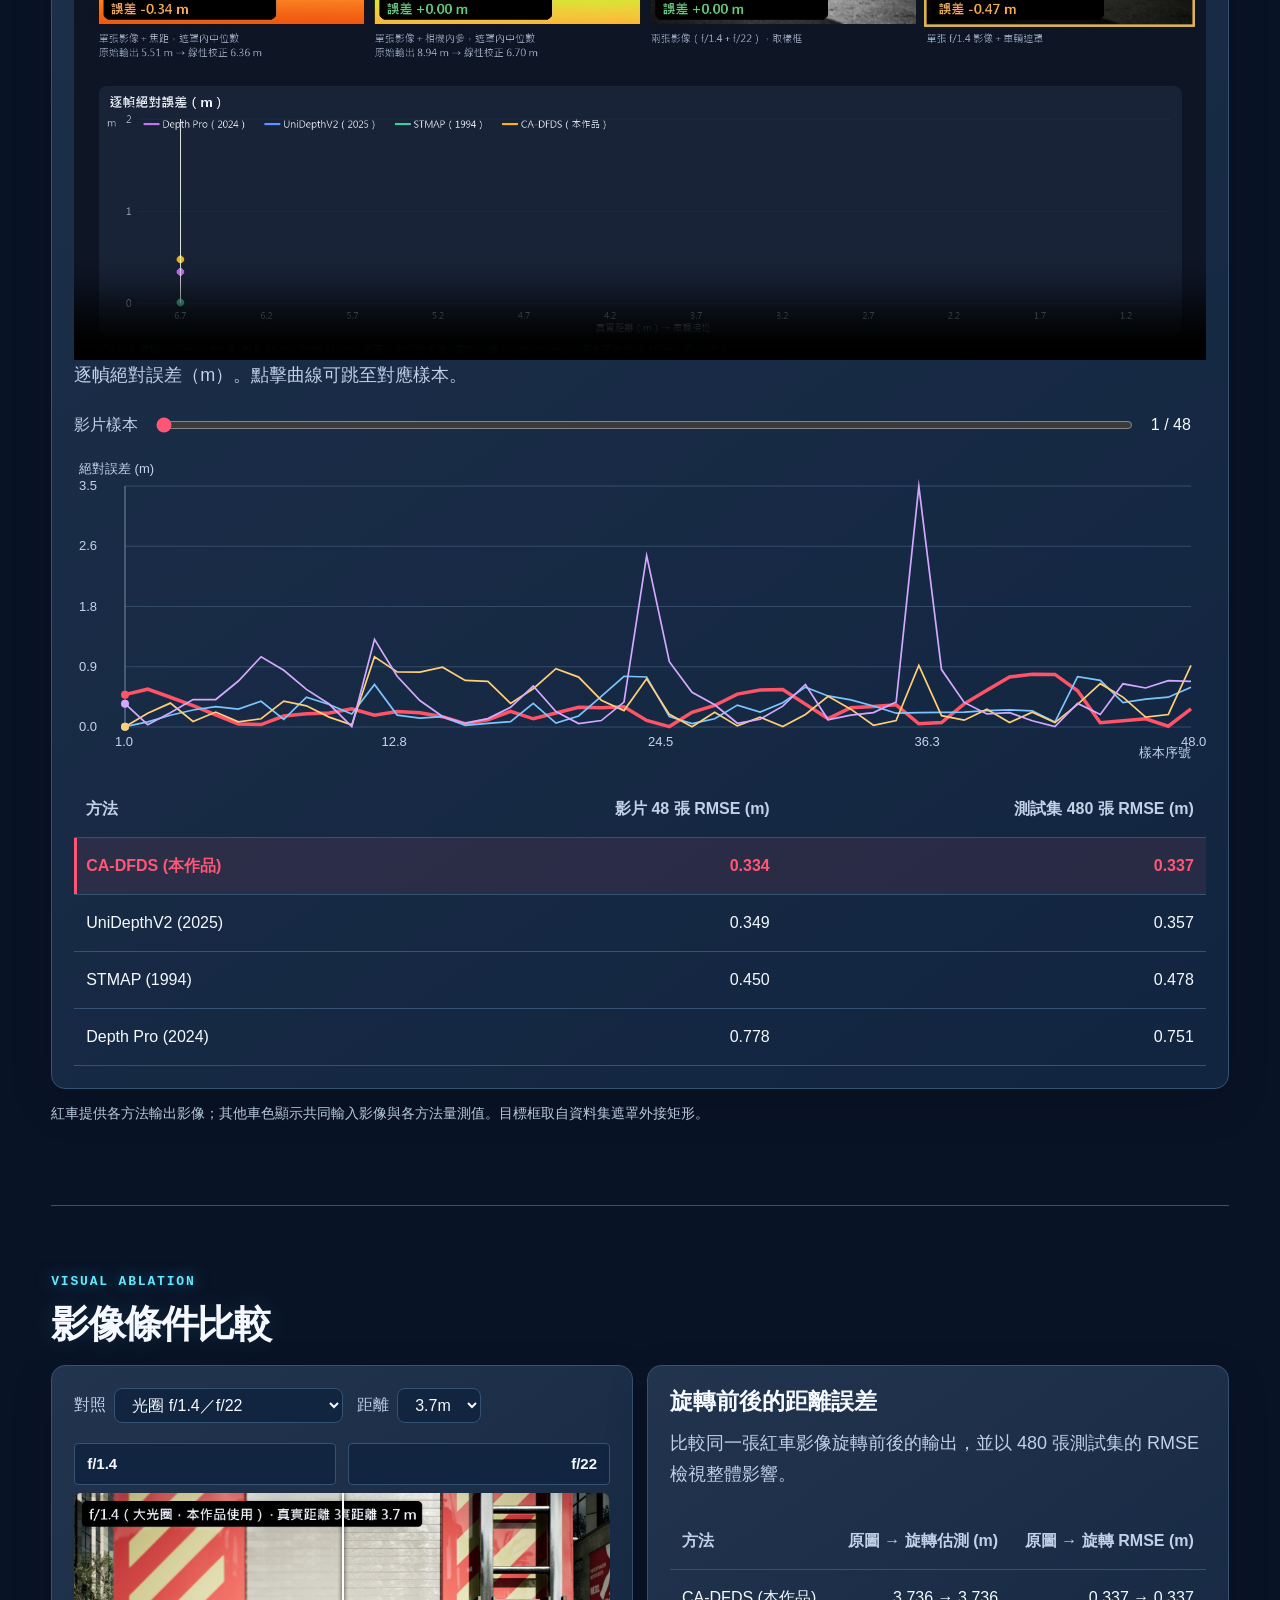
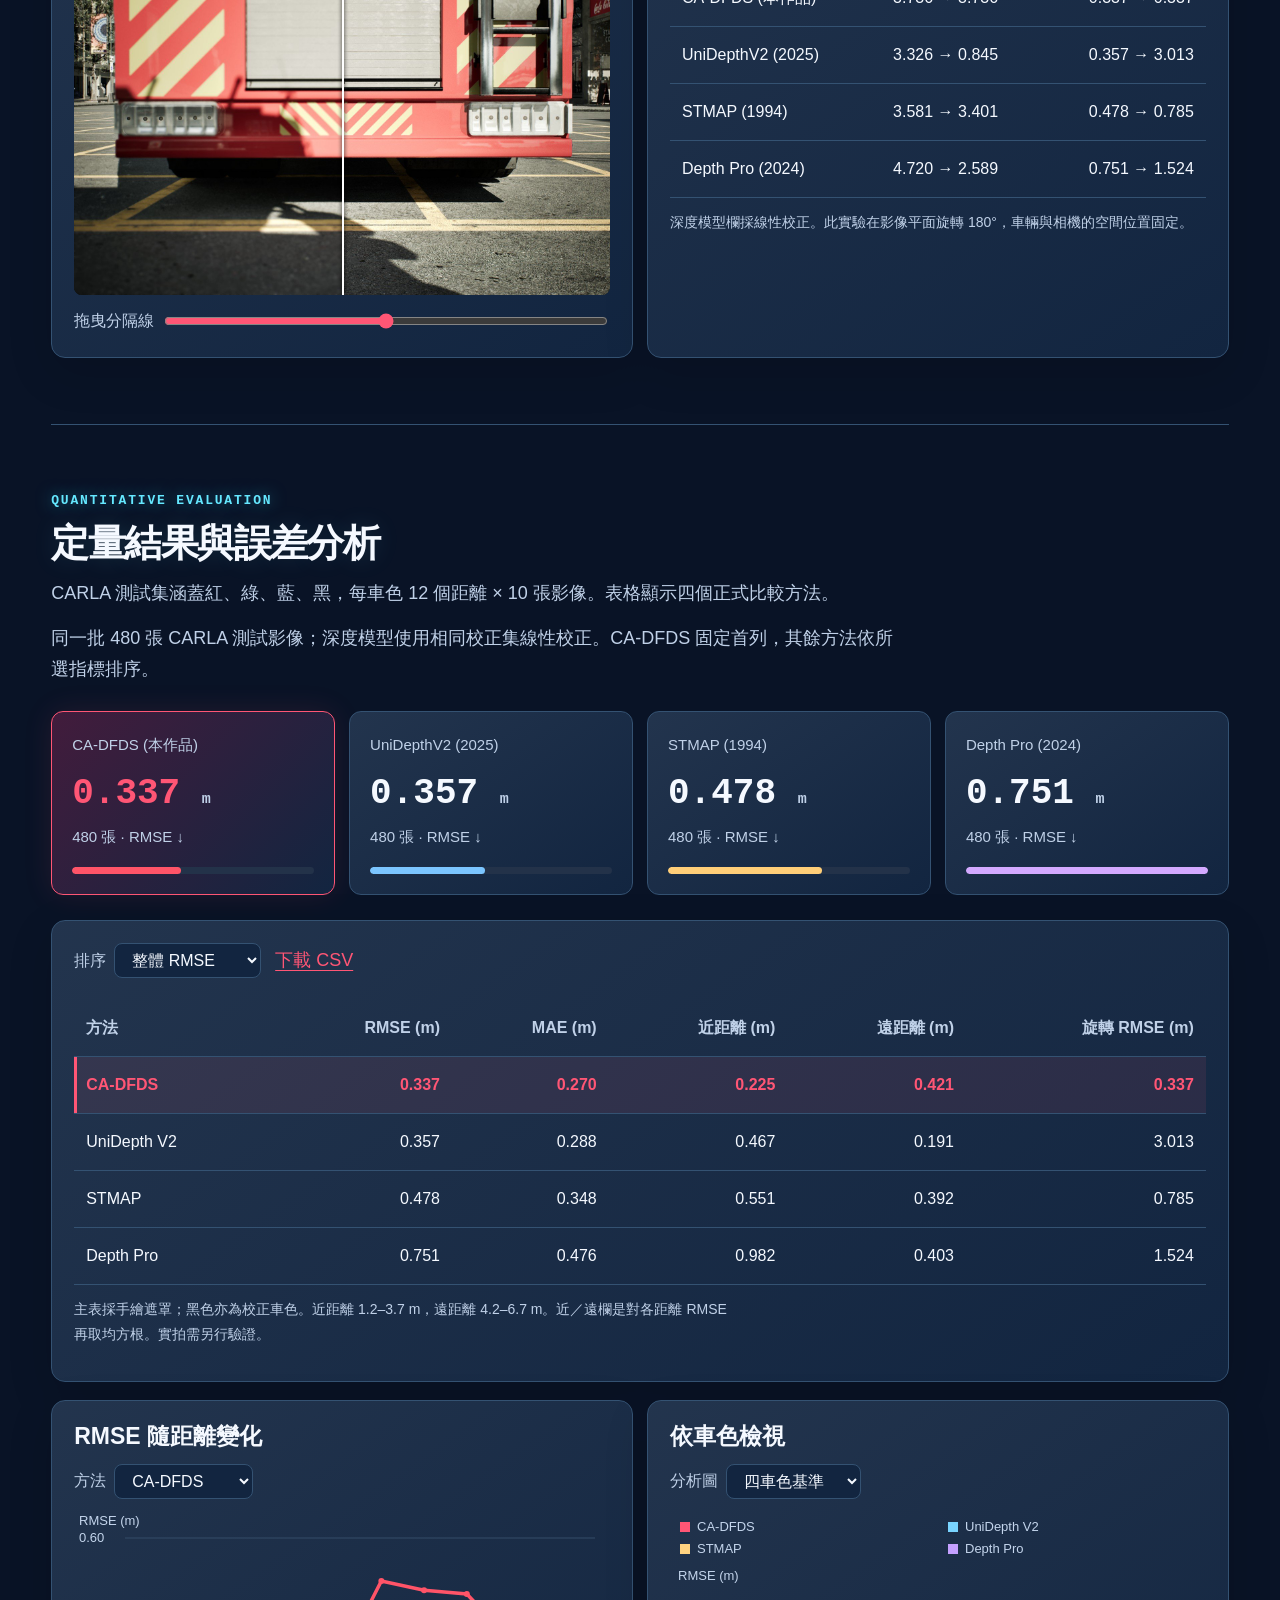
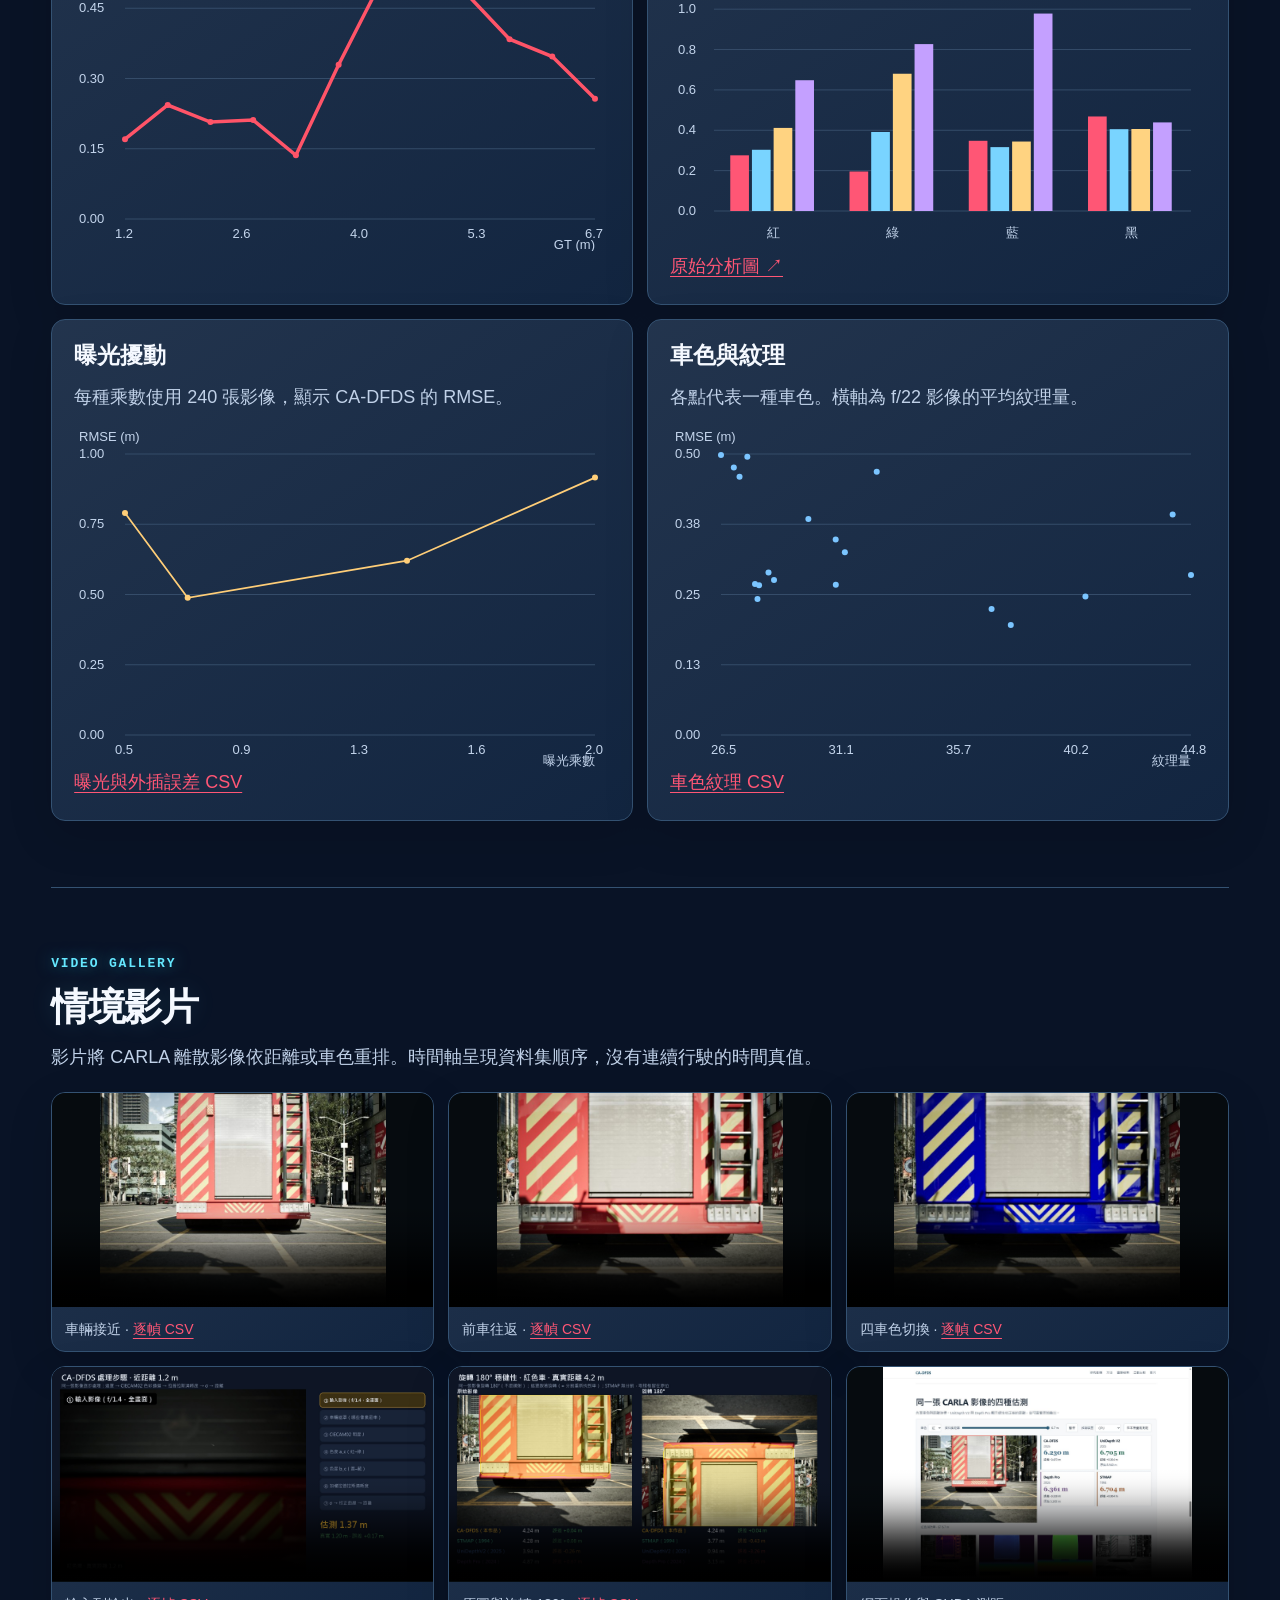
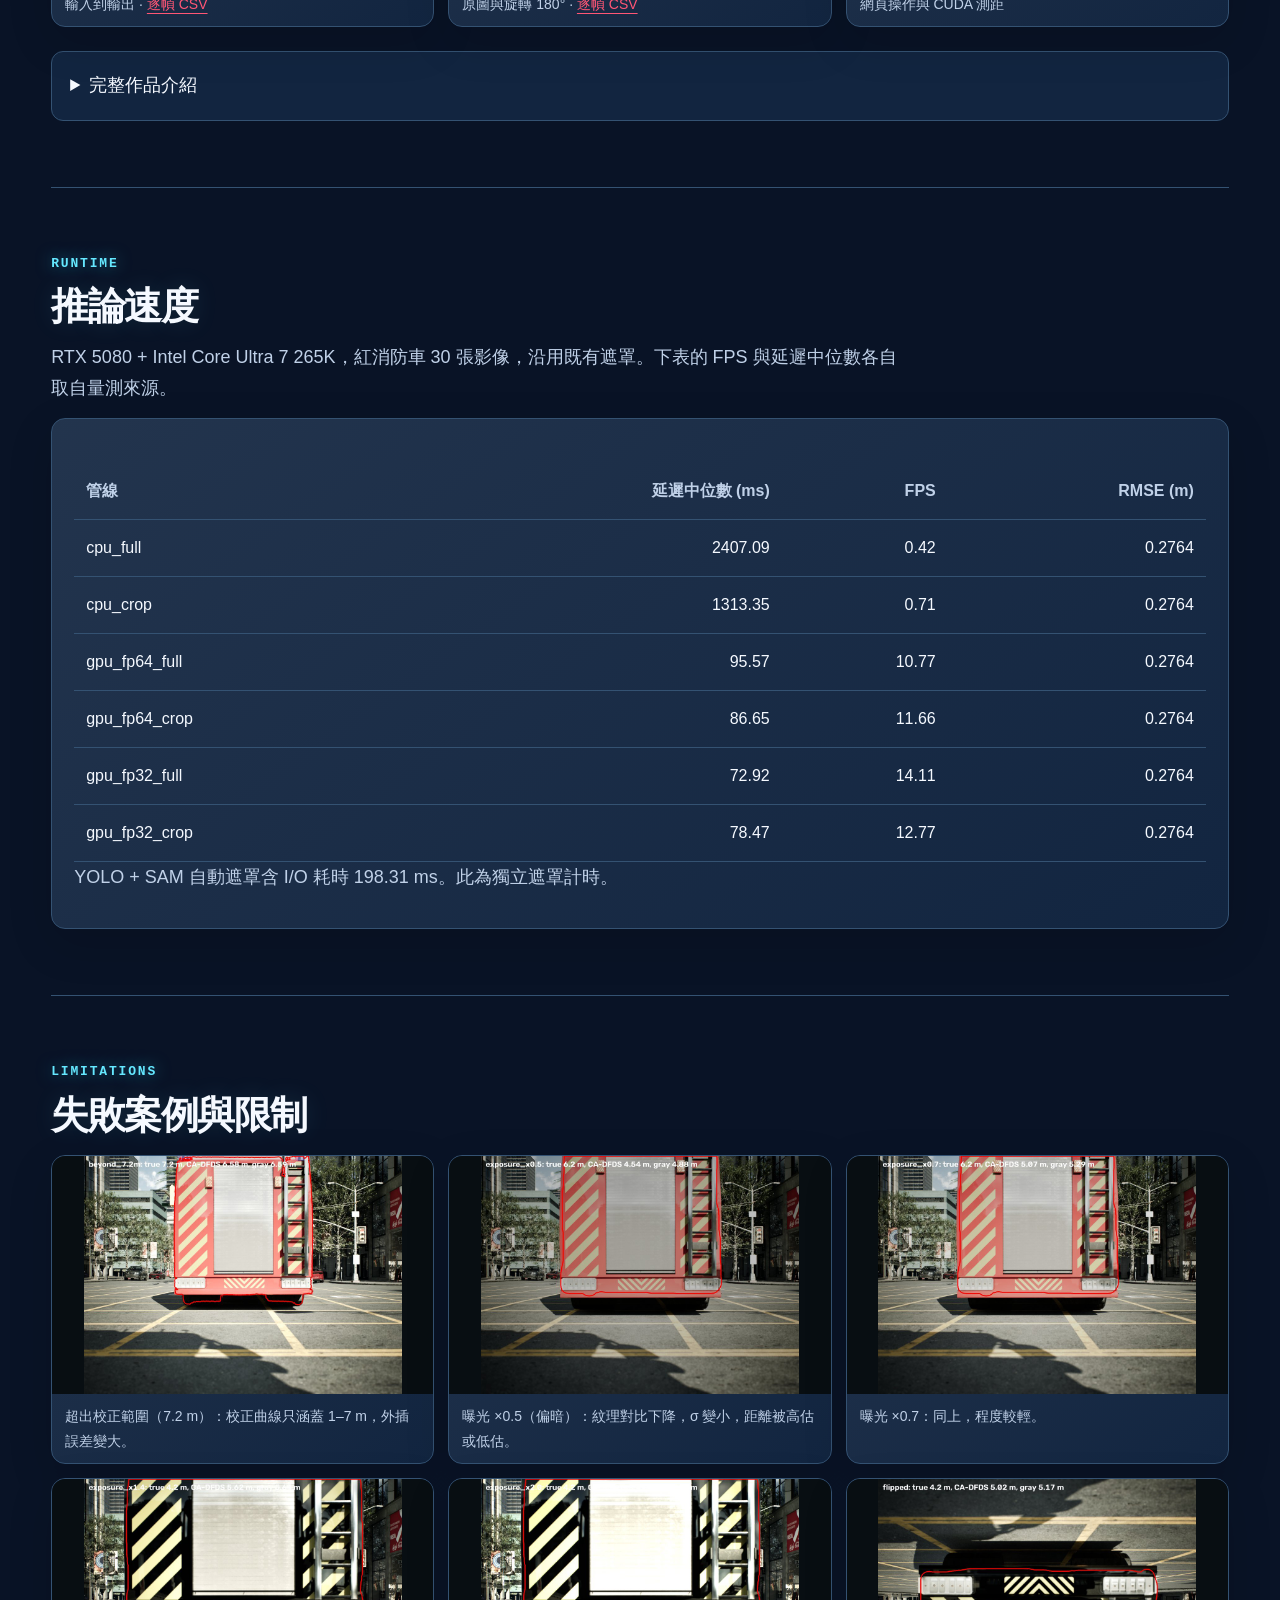
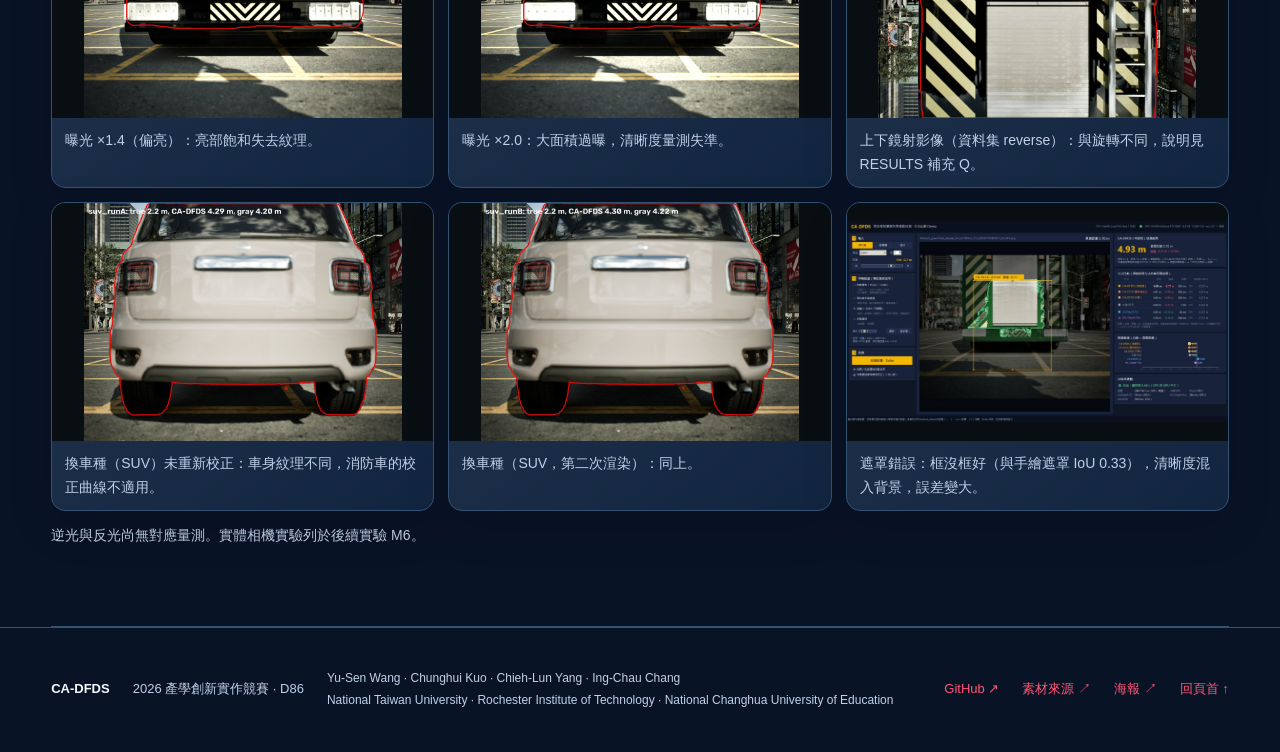
==== commit a063ccc9: "Add luminous themes, automatic click-to-pause comparisons and focused benchmark table" ====
--- a/docs/index.html
+++ b/docs/index.html
@@ -7,25 +7,26 @@
   <title>CA-DFDS — 單眼散焦測距</title>
   <link rel="stylesheet" href="assets/unified.css">
   <script src="assets/unified-demo.js" defer></script>
-<link rel="stylesheet" href="assets/unified-polish.css"><script src="assets/language.js" defer></script><script src="assets/experience.js" defer></script></head>
-<body>
+<link rel="stylesheet" href="assets/unified-polish.css"><script src="assets/language.js" defer></script><script src="assets/experience.js" defer></script><link rel="stylesheet" href="assets/luminous.css"><script src="assets/luminous.js" defer></script></head>
+<body><div class="ambient" aria-hidden="true"><i></i><i></i><i></i></div>
 <header><nav aria-label="頁面導覽">
   <a class="brand" href="#top">CA<span>–</span>DFDS</a>
-  <div class="nav-links"><a href="#video">展示</a><a href="#compare">方法比較</a><a href="#method">系統架構</a><a href="#benchmark">實驗結果</a><a href="#gallery">影片</a></div><div class="nav-tools"><button id="motion" aria-pressed="true">暫停動畫</button><button id="language" aria-label="Switch language">EN</button></div>
+  <div class="nav-links"><a href="#video">展示</a><a href="#motivation">研究動機</a><a href="#method">系統架構</a><a href="#compare">方法比較</a><a href="#benchmark">實驗結果</a><a href="#gallery">影片</a></div><div class="nav-tools"><button id="motion" aria-pressed="true">暫停動畫</button><button id="theme" aria-label="Toggle light and dark theme">明亮模式</button><button id="language" aria-label="Switch language">EN</button></div>
 </nav></header>
 <main id="top">
   <section class="hero">
-    <div class="hero-copy">
+    <div class="hero-copy"><p class="venue">2026 產學創新實作競賽 · D86</p>
       <p class="eyebrow">MONOCULAR DEPTH FROM DEFOCUS</p>
       <h1>CA-DFDS<span>單眼失焦車距估測系統</span></h1>
       <p>CA-DFDS 從固定光圈與對焦設定下的車身清晰度估測距離。在 CARLA 資料上，逐幀查看輸入、清晰度與估測結果。</p>
-      <div class="actions"><a class="button primary" href="#compare">開啟互動比較</a><a class="button" href="#method">系統架構</a></div>
+      <p class="hero-authors">王宇森 · 郭仲輝 · 楊杰倫 · 張英超</p><p class="hero-authors-en" lang="en">Yu-Sen Wang · Chunghui Kuo · Chieh-Lun Yang · Ing-Chau Chang</p><div class="actions"><a class="button primary" href="#compare">開啟互動比較</a><a class="button" href="#method">系統架構</a></div>
     </div>
     <div class="hero-media" id="video">
       <video controls playsinline preload="metadata" poster="assets/demo/C-A1_teaser/poster.jpg" src="assets/demo/C-A1_teaser/video.mp4" aria-label="CA-DFDS Teaser"></video>
       <p>Teaser · CARLA 12 個離散距離影像，依 6.7 → 1.2 m 排序</p>
     </div>
   </section>
+  <div class="institution-logos"><img src="assets/institution-logos.png" alt="National Taiwan University · Rochester Institute of Technology · National Changhua University of Education"></div>
   <div class="metrics" aria-label="實驗概覽">
     <div><strong>0.337 m</strong><span>CA-DFDS RMSE · 手繪遮罩</span></div>
     <div><strong>480 張</strong><span>CARLA 評測影像 · 4 車色</span></div>
@@ -33,52 +34,15 @@
     <div><strong>14.11 FPS</strong><span>RTX 5080 FP32 · 已有遮罩</span></div>
   </div>
   <p id="load-status" role="status"></p><p class="note" id="media-language-note">原始素材中的圖內文字與影片字幕保留原文。</p>
-  <section id="compare">
-    <p class="eyebrow">QUALITATIVE COMPARISON</p><h2>四方法距離估測比較</h2>
-    <p>四格共用車色與距離游標。UniDepth V2 與 Depth Pro 顯示線性校正後的距離，並可查看原始輸出。</p>
-    <div class="workbench">
-      <div class="controls">
-        <label>車色 <select id="color"><option value="red">紅</option><option value="green">綠</option><option value="blue">藍</option><option value="black">黑</option></select></label><label class="stretch">資料集距離 <input id="frame" type="range" min="0" max="11" value="6"><output id="frame-value"></output></label>
-        <button id="play">播放</button>
-      </div>
-      <figure class="source-input"><div class="vehicle-frame"><img id="vehicle-input" alt="CARLA 輸入影像"><span id="vehicle-box" aria-hidden="true"></span></div><figcaption id="vehicle-caption"></figcaption></figure><div class="legend" id="method-legend"><span class="ours-label">● CA-DFDS (Ours)</span><span style="color:#7bc5ff">● UniDepthV2</span><span style="color:#d3a9ff">● Depth Pro</span><span style="color:#ffce78">● STMAP</span></div><div class="grid four" id="method-cards"></div>
-      <canvas id="compare-chart" role="img" aria-label="各方法估測距離與真值曲線"></canvas>
-      <details class="comparison-details"><summary>四車色比較影片與逐幀誤差（48 張）</summary><video id="comparison-video" controls playsinline preload="metadata" src="assets/demo/C-E1_method_compare/video.mp4" poster="assets/demo/C-E1_method_compare/poster.jpg"></video>
-      <p>逐幀絕對誤差（m）。點擊曲線可跳至對應樣本。</p>
-      <label>影片樣本 <input id="video-frame" type="range" min="1" max="48" value="1"><output id="video-frame-value"></output></label><canvas id="video-chart" role="img" aria-label="影片逐幀絕對誤差"></canvas>
-      <div class="table-scroll"><table id="rmse"></table></div></details>
-    </div>
-    <p class="note">紅車提供各方法輸出影像；其他車色顯示共同輸入影像與各方法量測值。目標框取自資料集遮罩外接矩形。</p>
-  </section>
-  <section id="method">
+<section id="motivation"><p class="eyebrow">MOTIVATION</p><h2>研究動機與設計</h2><div class="motivation-grid">
+<article class="card"><span class="motif">01 / OPTICS</span><h3>避免遠近歧義</h3><p>將對焦平面放在 15 m，使 1–7 m 測距範圍位於同一側，以單張失焦影像估距。</p><svg viewBox="0 0 240 65" aria-hidden="true"><path class="light-trace" d="M10 54 Q95 45 180 10"/><path class="guide" d="M190 4V60M10 60H230"/><circle class="pulse-dot" cx="180" cy="10" r="4"/></svg></article>
+<article class="card"><span class="motif">02 / SEGMENTATION</span><h3>限定車輛區域</h3><p>以車輛遮罩分離背景，只在目標範圍量測清晰度，降低背景混入的影響。</p><svg viewBox="0 0 240 65" aria-hidden="true"><path class="guide" d="M15 52H225M65 12H175V57H65Z"/><path class="light-trace" d="M60 22V8H80M160 8H180V22M180 45V61H160M80 61H60V45"/></svg></article>
+<article class="card"><span class="motif">03 / COLOR</span><h3>色彩感知清晰度</h3><p>將影像轉為 CIECAM02 明度與色彩分量，加權計算清晰度，再經校正曲線輸出距離。</p><svg viewBox="0 0 240 65" aria-hidden="true"><path class="light-trace" d="M15 33H70L105 12H160M70 33H160M70 33L105 54H160"/><circle cx="175" cy="12" r="7" fill="#78efff"/><circle cx="175" cy="33" r="7" fill="#ff536f"/><circle cx="175" cy="54" r="7" fill="#c6a4ff"/></svg></article>
+</div></section>
+<section id="method">
     <p class="eyebrow">METHOD</p><h2>系統架構與推論流程</h2>
     <p>對單張 f/1.4 影像套用車輛遮罩，轉換成 CIECAM02 的 J、a₍c₎、b₍c₎，以遮罩內的加權拉普拉斯響應標準差 σ，經二次校正換算距離。</p>
-    <details class="research-detail"><summary>研究動機與主要貢獻</summary>
-    <div class="reading">
-      <h2>研究動機與目的</h2>
-      <p>單眼影像可以透過失焦程度推算距離，但焦平面兩側可能出現相同的模糊量；場景背景也會干擾車身邊緣，而灰階轉換可能削弱亮度相近的色彩邊界。CA-DFDS 延續前期 DFDS 的物件分割與空間域測距，研究在固定相機設定下，如何由單張失焦影像估計公尺級車距。</p>
-      <h3>主要貢獻</h3>
-      <ol class="contributions">
-        <li><strong>後對焦單張測距。</strong> 將焦平面設於 15 m，置於 1–7 m 測距區間之外，使理論散焦量在區間內單調變化。每次測距使用一張 f/1.4 影像。</li>
-        <li><strong>感知清晰度。</strong> 以 CIECAM02 取得明度 J 與色彩分量 a<sub>c</sub>、b<sub>c</sub>，再從車輛遮罩內的拉普拉斯反應萃取清晰度。</li>
-        <li><strong>聯合校正。</strong> 在已知距離的白、灰、黑車影像上交替更新通道權重和二次距離曲線，把清晰度映射成公尺值。</li>
-      </ol>
-    </div>
-  </details><details class="research-detail"><summary>作品說明書：系統架構與校正</summary>
-    <h2>研究方法與系統架構</h2>
-    <p class="reading">線上測距依序經過成像、分割、色彩轉換、清晰度量測與距離映射。離線校正提供測距時使用的通道權重與二次曲線。</p>
-    <figure class="paper-figure"><a href="assets/arch_fix.jpg" target="_blank" rel="noopener"><img src="assets/arch_fix.jpg" alt="系統架構圖，包含單眼成像、影像分割、CIECAM02 分解、清晰度、距離輸出及離線校正" loading="lazy"></a><figcaption><strong>圖 1｜CA-DFDS 系統架構。</strong> 沿用作品說明書圖 1。圖中清晰度框採式 (7) 表記。本頁 CARLA 評測採式 (5)，先加權拉普拉斯反應，再取遮罩內標準差。</figcaption></figure>
-    <div class="method-text">
-      <article><h3>後對焦與散焦量</h3><p>薄透鏡模型以模糊圈直徑描述失焦程度。對焦 15 m 時，車輛都位於焦平面同一側。f/1.4 的模糊圈比 f/22 大，隨距離變化也更明顯。</p></article>
-      <article><h3>Segment Anything 與目標遮罩</h3><p>說明書採用 SAM 2 或人工遮罩。後續本機全自動流程由 YOLO11m 提供車輛框，再由 SAM ViT-B 取得像素遮罩。距離由後續的光學特徵與校正曲線估算。</p></article>
-      <article><h3>色彩感知與距離校正</h3><p>採式 (5) 將 J、a<sub>c</sub>、b<sub>c</sub> 的拉普拉斯反應加權合成，在遮罩內取標準差 σ。交替固定權重擬合二次曲線、固定曲線時更新通道權重。說明書採 SLSQP 求解權重，線上測距則直接套用校正參數。</p></article>
-    </div>
-    <div class="grid two paper-figures">
-      <figure class="paper-figure"><a href="assets/defocus_7m.jpg" target="_blank" rel="noopener"><img src="assets/defocus_7m.jpg" alt="對焦距離 7 m 的完整理論散焦曲線" loading="lazy"></a><figcaption>圖 2a｜對焦 7 m 時各光圈的理論散焦曲線。</figcaption></figure>
-      <figure class="paper-figure"><a href="assets/defocus_15m.jpg" target="_blank" rel="noopener"><img src="assets/defocus_15m.jpg" alt="對焦距離 15 m 的完整理論散焦曲線" loading="lazy"></a><figcaption>圖 2b｜對焦 15 m 時各光圈的理論散焦曲線。</figcaption></figure>
-    </div>
-    <figure class="paper-figure calibration"><a href="assets/calib.jpg" target="_blank" rel="noopener"><img src="assets/calib.jpg" alt="白、灰、黑車的清晰度與距離校正散點及二次曲線" loading="lazy"></a><figcaption>圖 3｜作品說明書的二次校正曲線。現行本機資料重建後，以獨立的評測結果為準。</figcaption></figure>
-</details><div class="system-flow"><div data-flow="0"><b>01</b><span>輸入</span><small>f/1.4</small></div><i>→</i><div data-flow="1"><b>02</b><span>車輛遮罩</span><small>Mask</small></div><i>→</i><div data-flow="2"><b>03</b><span>色彩轉換</span><small>J · a꜀ · b꜀</small></div><i>→</i><div data-flow="3"><b>04</b><span>清晰度計算</span><small>σ</small></div><i>→</i><div data-flow="4"><b>05</b><span>距離校正</span><small>d = f(σ)</small></div></div><div class="grid two">
+    <div class="system-flow"><svg class="flow-links" viewBox="0 0 1000 10" preserveAspectRatio="none" aria-hidden="true"><path class="flow-base" d="M0 5H1000"/><path class="flow-beam" d="M0 5H1000"/></svg><div data-flow="0"><div class="flow-thumbnail"><img data-flow-image="0_input" src="assets/demo/C-C1_input_output/steps/3.7m/0_input.jpg" alt=""><i></i></div><b>01</b><span>輸入</span><small>f/1.4</small></div><i>→</i><div data-flow="1"><div class="flow-thumbnail"><img data-flow-image="1_mask" src="assets/demo/C-C1_input_output/steps/3.7m/1_mask.jpg" alt=""><i></i></div><b>02</b><span>車輛遮罩</span><small>Mask</small></div><i>→</i><div data-flow="2"><div class="flow-thumbnail"><img data-flow-image="2_J" src="assets/demo/C-C1_input_output/steps/3.7m/2_J.jpg" alt=""><i></i></div><b>03</b><span>色彩轉換</span><small>J · a꜀ · b꜀</small></div><i>→</i><div data-flow="3"><div class="flow-thumbnail"><img data-flow-image="5_sharpness" src="assets/demo/C-C1_input_output/steps/3.7m/5_sharpness.jpg" alt=""><i></i></div><b>04</b><span>清晰度計算</span><small>σ</small></div><i>→</i><div data-flow="4"><div class="flow-thumbnail"><img data-flow-image="6_result" src="assets/demo/C-C1_input_output/steps/3.7m/6_result.jpg" alt=""><i></i></div><b>05</b><span>距離校正</span><small>d = f(σ)</small></div></div><div class="grid two">
       <article class="card">
         <h3>推論流程動畫</h3>
         <div class="controls"><label>樣本 <select id="step-distance"><option>1.2m</option><option selected>3.7m</option><option>6.7m</option></select></label><label class="stretch">處理步驟 <input id="step" type="range" min="0" max="6" value="0"></label></div>
@@ -99,12 +63,29 @@
       <p id="optics-readout"></p>
     </div>
   </section>
-  <section id="ablation">
+<section id="compare">
+    <p class="eyebrow">QUALITATIVE COMPARISON</p><h2>四方法距離估測比較</h2>
+    <p>四格共用車色與距離游標。UniDepth V2 與 Depth Pro 顯示線性校正後的距離，並可查看原始輸出。</p>
+    <div class="workbench">
+      <div class="controls">
+        <label>車色 <select id="color"><option value="red">紅</option><option value="green">綠</option><option value="blue">藍</option><option value="black">黑</option></select></label><label class="stretch">資料集距離 <input id="frame" type="range" min="0" max="11" value="6"><output id="frame-value"></output></label>
+        <button id="play" hidden>播放</button><span id="comparison-state" role="status">自動重播 · 點擊畫面暫停</span>
+      </div>
+<div class="legend" id="method-legend"><span class="ours-label">● CA-DFDS (Ours)</span><span style="color:#7bc5ff">● UniDepthV2</span><span style="color:#d3a9ff">● Depth Pro</span><span style="color:#ffce78">● STMAP</span></div><div class="comparison-stage" id="comparison-stage" role="button" tabindex="0" aria-label="Pause or resume sample replay">      <figure class="source-input"><div class="vehicle-frame"><img id="vehicle-input" alt="CARLA 輸入影像"><span id="vehicle-box" aria-hidden="true"></span></div><figcaption id="vehicle-caption"></figcaption></figure><div class="grid four" id="method-cards"></div>
+</div>      <canvas id="compare-chart" role="img" aria-label="各方法估測距離與真值曲線"></canvas>
+      <div class="comparison-details"><h3>四車色比較影片與逐幀誤差（48 張）</h3><video id="comparison-video" controls playsinline preload="metadata" src="assets/demo/C-E1_method_compare/video.mp4" poster="assets/demo/C-E1_method_compare/poster.jpg"></video>
+      <p>逐幀絕對誤差（m）。點擊曲線可跳至對應樣本。</p>
+      <label>影片樣本 <input id="video-frame" type="range" min="1" max="48" value="1"><output id="video-frame-value"></output></label><canvas id="video-chart" role="img" aria-label="影片逐幀絕對誤差"></canvas>
+      <div class="table-scroll"><table id="rmse"></table></div></div>
+    </div>
+    <p class="note">紅車提供各方法輸出影像；其他車色顯示共同輸入影像與各方法量測值。目標框取自資料集遮罩外接矩形。</p>
+  </section>
+<section id="ablation">
     <p class="eyebrow">VISUAL ABLATION</p><h2>影像條件比較</h2>
     <div class="grid two">
       <article class="card">
         <div class="controls"><label>對照 <select id="pair-kind"><option value="aperture">光圈 f/1.4／f/22</option><option value="rotation">原圖／旋轉 180°</option><option value="color">灰階／CIECAM02 清晰度</option></select></label><label>距離 <select id="pair-distance"><option>1.2m</option><option selected>3.7m</option><option>6.7m</option></select></label></div>
-        <div class="wipe" id="wipe"><img id="pair-right" alt="右側對照影像"><img id="pair-left" alt="左側對照影像"><span id="wipe-line"></span><div class="wipe-labels"><b id="left-label"></b><b id="right-label"></b></div></div>
+        <div class="wipe-labels"><b id="left-label"></b><b id="right-label"></b></div><div class="wipe" id="wipe"><img id="pair-right" alt="右側對照影像"><img id="pair-left" alt="左側對照影像"><span id="wipe-line"></span></div>
         <label class="wipe-control">拖曳分隔線 <input id="split" type="range" min="0" max="100" value="50"></label>
       </article>
       <article class="card">
@@ -115,61 +96,35 @@
       </article>
     </div>
   </section>
-  <section id="benchmark">
+<section id="benchmark">
     <p class="eyebrow">QUANTITATIVE EVALUATION</p><h2>定量結果與誤差分析</h2>
-    <p>CARLA 測試集涵蓋紅、綠、藍、黑，每車色 12 個距離 × 10 張影像。表格預設依整體 RMSE 由低到高排序。</p>
-    <details class="research-detail"><summary>評測設定、方法與自動分割</summary>
-    <h2>研究結果</h2>
-    <p class="reading">CARLA Town05 消防車實驗使用 40 mm 鏡頭與 15 m 對焦。白、灰、黑校正資料涵蓋 1.0–7.0 m；基準測試距離錯開，從 1.2 至 6.7 m，涵蓋紅、綠、藍、黑各 120 張影像，其中黑色也出現在校正集。19 車色分析與實體桌面實驗採各自的資料協定。</p>
-    <div class="metrics" aria-label="CARLA 比較摘要">
-      <div><strong>0.337 m</strong><span>CA-DFDS · 手繪遮罩</span></div>
-      <div><strong>0.357 m</strong><span>UniDepth V2 · 線性校正</span></div>
-      <div><strong>0.478 m</strong><span>STMAP · 雙光圈</span></div>
-      <div><strong>0.751 m</strong><span>Depth Pro · 線性校正</span></div>
-    </div>
-    <p class="reading result-note">上列為 480 張影像的整體 RMSE。CA-DFDS 與線性校正後的 UniDepth V2 整體誤差相近。近距離 1.2–3.7 m，兩者分別為 0.225 m 與 0.467 m；遠距離 4.2–6.7 m 則為 0.421 m 與 0.191 m。只用 J 的消融為 0.313 m，顯示額外色彩分量的權重與校正資料仍影響結果。</p>
-    <div class="table-scroll baseline-table"><table>
-      <thead><tr><th>方法與年份</th><th>輸入與距離估測方式</th><th>原始輸出 RMSE</th><th>校正後 RMSE</th></tr></thead>
-      <tbody>
-        <tr class="ours"><th scope="row">CA-DFDS · 2026</th><td>單張 f/1.4 與車輛遮罩。由 CIECAM02 清晰度查二次校正曲線。</td><td>—</td><td>0.337 m</td></tr>
-        <tr><th scope="row"><a href="https://arxiv.org/abs/2502.20110">UniDepth V2 · 2025</a></th><td>單張 RGB 的學習式公制深度模型。以車輛遮罩內的深度中位數做距離，另以 CARLA 校正集線性重標定。</td><td>1.879 m</td><td>0.357 m</td></tr>
-        <tr><th scope="row"><a href="https://openreview.net/forum?id=aueXfY0Clv">Depth Pro · 2024／ICLR 2025</a></th><td>單張 RGB 的學習式密集公制深度，模型可估焦距。以車輛遮罩內的深度中位數做距離，另測線性重標定。</td><td>0.871 m</td><td>0.751 m</td></tr>
-        <tr><th scope="row">STMAP · 1994</th><td>同場景 f/1.4 和 f/22 各一張。利用灰階亮度差與拉普拉斯反應估算模糊量，再做校正。</td><td>—</td><td>0.478 m</td></tr>
-      </tbody>
-    </table></div>
-    <figure class="paper-figure car-figure"><a href="assets/cars.jpg" target="_blank" rel="noopener"><img src="assets/cars.jpg" alt="作品說明書中 CARLA 消防車的四種車色" loading="lazy"></a><figcaption>圖 4｜作品說明書中的 CARLA 消防車塗裝示例。</figcaption></figure>
-        <h3>自動分割與車距精度</h3>
-    <p class="reading">480 張測試影像的自動遮罩，與手繪遮罩平均 IoU 為 0.906。維持手繪校正曲線、僅更換測試遮罩時，CA-DFDS RMSE 為 0.310 m；校正與測試均用自動遮罩時為 0.317 m。</p>
-    <div class="grid two mask-examples">
-      <figure class="paper-figure"><a href="assets/red_T05_shot01_yolo.jpg" target="_blank" rel="noopener"><img src="assets/red_T05_shot01_yolo.jpg" alt="YOLO 提供方框後的 SAM 車身遮罩結果" loading="lazy"></a><figcaption>紅消防車 T05｜YOLO 偵測框 → SAM 車身分割。</figcaption></figure>
-      <figure class="paper-figure"><a href="assets/red_T01_shot01_fallback.jpg" target="_blank" rel="noopener"><img src="assets/red_T01_shot01_fallback.jpg" alt="近距離畫面採用備援框後的 SAM 車身遮罩結果" loading="lazy"></a><figcaption>紅消防車 T01｜近距離時以備援框提示 SAM。</figcaption></figure>
-    </div>
-</details><div id="benchmark-bars" class="benchmark-bars"></div><div class="card">
-      <div class="controls"><label>排序 <select id="sort"><option value="rmse_m">整體 RMSE</option><option value="mae_m">整體 MAE</option><option value="rmse_near_1_2_to_3_7_m">近距離 RMSE</option><option value="rmse_far_4_2_to_6_7_m">遠距離 RMSE</option></select></label><a href="assets/demo/C-H1_leaderboard/leaderboard.csv" download>下載 CSV</a></div>
+    <p>CARLA 測試集涵蓋紅、綠、藍、黑，每車色 12 個距離 × 10 張影像。表格顯示四個正式比較方法。</p>
+    <p class="benchmark-context">同一批 480 張 CARLA 測試影像；深度模型使用相同校正集線性校正。CA-DFDS 固定首列，其餘方法依所選指標排序。</p><div id="benchmark-bars" class="benchmark-bars"></div><div class="card">
+      <div class="controls"><label>排序 <select id="sort"><option value="rmse_m">整體 RMSE</option><option value="mae_m">整體 MAE</option><option value="rmse_near_1_2_to_3_7_m">近距離 RMSE</option><option value="rmse_far_4_2_to_6_7_m">遠距離 RMSE</option></select></label><a href="assets/comparison-main.csv" download>下載 CSV</a></div>
       <div class="table-scroll"><table id="leaders"></table></div>
-      <p class="note">主表採手繪遮罩。近距離 1.2–3.7 m，遠距離 4.2–6.7 m。近／遠欄是對各距離 RMSE 再取均方根。實拍需另行驗證。</p>
+      <p class="note">主表採手繪遮罩；黑色亦為校正車色。近距離 1.2–3.7 m，遠距離 4.2–6.7 m。近／遠欄是對各距離 RMSE 再取均方根。實拍需另行驗證。</p>
     </div>
     <div class="grid two analysis">
       <article class="card"><h3>RMSE 隨距離變化</h3><label>方法 <select id="error-method"></select></label><canvas id="error-chart" role="img" aria-label="所選方法依距離分組的 RMSE"></canvas></article>
-      <article class="card"><h3>依車色檢視</h3><label>分析圖 <select id="analysis-select"><option value="error_by_color.jpg">四車色基準</option><option value="error_19colors.jpg">19 車色分析</option></select></label><a id="analysis-link" target="_blank" rel="noopener"><img id="analysis-image" alt="依車色分組的誤差分析圖"></a></article>
+      <article class="card"><h3>依車色檢視</h3><label>分析圖 <select id="analysis-select"><option value="error_by_color.jpg">四車色基準</option><option value="error_19colors.jpg">19 車色分析</option></select></label><canvas id="color-chart" role="img" aria-label="各方法依車色分組的 RMSE"></canvas><a id="analysis-link" target="_blank" rel="noopener">原始分析圖 ↗<img id="analysis-image" alt="依車色分組的誤差分析圖" hidden></a></article>
       <article class="card"><h3>曝光擾動</h3><p>每種乘數使用 240 張影像，顯示 CA-DFDS 的 RMSE。</p><canvas id="exposure-chart" role="img" aria-label="曝光乘數與 RMSE"></canvas><a href="demo/exposure.csv" download>曝光與外插誤差 CSV</a></article>
       <article class="card"><h3>車色與紋理</h3><p>各點代表一種車色。橫軸為 f/22 影像的平均紋理量。</p><canvas id="texture-chart" role="img" aria-label="紋理量與 RMSE 散點圖"></canvas><a href="demo/texture.csv" download>車色紋理 CSV</a></article>
     </div>
   </section>
-  <section id="gallery">
+<section id="gallery">
     <p class="eyebrow">VIDEO GALLERY</p><h2>情境影片</h2>
     <p>影片將 CARLA 離散影像依距離或車色重排。時間軸呈現資料集順序，沒有連續行駛的時間真值。</p>
     <div class="grid three" id="videos"></div><details class="full-intro"><summary>完整作品介紹</summary><video controls playsinline preload="none" src="assets/intro.mp4" poster="assets/intro_poster.jpg"></video></details>
   </section>
-  <section id="limits">
+<section id="speed">
+    <p class="eyebrow">RUNTIME</p><h2>推論速度</h2>
+    <p>RTX 5080 + Intel Core Ultra 7 265K，紅消防車 30 張影像，沿用既有遮罩。下表的 FPS 與延遲中位數各自取自量測來源。</p>
+    <div class="card"><div class="table-scroll"><table id="timing"></table></div><p id="mask-timing"></p></div>
+  </section>
+<section id="limits">
     <p class="eyebrow">LIMITATIONS</p><h2>失敗案例與限制</h2>
     <div class="grid three" id="failures"></div>
     <p class="note">逆光與反光尚無對應量測。實體相機實驗列於後續實驗 M6。</p>
   </section>
-  <section id="speed">
-    <p class="eyebrow">RUNTIME</p><h2>推論速度</h2>
-    <p>RTX 5080 + Intel Core Ultra 7 265K，紅消防車 30 張影像，沿用既有遮罩。下表的 FPS 與延遲中位數各自取自量測來源。</p>
-    <div class="card"><div class="table-scroll"><table id="timing"></table></div><p id="mask-timing"></p></div>
-  </section>
 </main>
 <footer><div><strong>CA-DFDS</strong><span>2026 產學創新實作競賽 · D86</span><p>Yu-Sen Wang · Chunghui Kuo · Chieh-Lun Yang · Ing-Chau Chang<br>National Taiwan University · Rochester Institute of Technology · National Changhua University of Education</p></div><div><a href="https://github.com/DreamerForJay/CA-DFDS-finals">GitHub ↗</a><a href="https://drive.google.com/drive/folders/1dhRViJVTi19B6Qj7G2V88P_CmXReAIpD">素材來源 ↗</a><a href="assets/poster.pdf">海報 ↗</a><a href="#top">回頁首 ↑</a></div></footer></body></html>
--- a/docs/assets/luminous.css
+++ b/docs/assets/luminous.css
@@ -0,0 +1,15 @@
+/* Light is decorative; quantitative colors and geometry remain data-driven. */
+:root{--bg:#091326;--panel:#122540;--line:#345272;--ink:#f5f9ff;--muted:#c0d1e8;--accent:#ff5675;--cyan:#65e8ff;--spot:rgba(109,226,255,.17);--grid:rgba(91,164,222,.055)}
+body{font-size:18px;line-height:1.75;background:var(--bg);isolation:isolate}body::before{content:"";position:fixed;inset:0;z-index:-2;pointer-events:none;background-image:linear-gradient(var(--grid) 1px,transparent 1px),linear-gradient(90deg,var(--grid) 1px,transparent 1px);background-size:56px 56px;mask-image:linear-gradient(#000,transparent 90%)}
+.ambient{position:fixed;inset:0;z-index:-1;overflow:hidden;pointer-events:none}.ambient i{position:absolute;width:65vw;height:55vw;border-radius:50%;filter:blur(85px);opacity:.19;will-change:transform;background:radial-gradient(ellipse,#008ef5,transparent 68%);animation:aurora 22s ease-in-out infinite alternate;left:-18vw;top:-20vw}.ambient i:nth-child(2){left:55vw;top:20vh;background:radial-gradient(ellipse,#6b45f8,transparent 67%);animation-delay:-10s;animation-duration:28s}.ambient i:nth-child(3){left:15vw;top:60vh;background:radial-gradient(ellipse,#00cfc1,transparent 68%);animation-delay:-15s;opacity:.11}@keyframes aurora{to{transform:translate3d(15vw,14vh,0) rotate(25deg) scale(1.15)}}
+header{background:color-mix(in srgb,var(--bg) 88%,transparent);border-bottom-color:var(--line);box-shadow:0 4px 30px #0002}nav{max-width:1500px}.nav-links{gap:18px}.nav-links a{font-size:15px}.nav-tools button{font-size:14px;padding:7px 10px}.nav-tools{gap:6px}.hero{padding-top:48px;gap:40px}.hero h1{color:var(--ink);text-shadow:0 0 40px #59d5ff25}.hero h1 span{font-size:clamp(22px,2.2vw,32px)}.hero p{font-size:18px}.hero .venue{font-size:14px;color:var(--cyan);margin-bottom:22px}.hero-authors{font-size:17px!important;color:var(--ink);margin-top:24px;margin-bottom:3px}.hero-authors-en{font-size:13px!important}.hero-media{box-shadow:0 0 40px #23c7ff25,0 20px 70px #0005;border-color:#3a9fc8}.hero-media p{font-size:14px}.institution-logos{background:#fff;border-radius:12px;max-width:1100px;margin:26px auto 36px;overflow:hidden;padding:6px 14px}.institution-logos img{clip-path:inset(5% 0 7%);width:100%;height:auto}
+h2{font-size:clamp(28px,3vw,42px);text-shadow:0 0 25px #6ce4ff20}h3{font-size:23px}.eyebrow,.motif{font-size:13px;letter-spacing:.14em;color:var(--cyan);text-shadow:0 0 16px #48ddff88}.metrics strong{font-size:32px}.metrics span,.note,figcaption,small{font-size:14px}.controls label,label{font-size:16px}button,select,.button{background:var(--panel);border-color:var(--line);color:var(--ink);font-size:16px}.primary{background:var(--accent);color:#fff;border-color:var(--accent)}.card,.workbench,.score-card,.method-panel,[data-flow],.hero-media{position:relative;background:linear-gradient(145deg,color-mix(in srgb,var(--panel) 93%,white 7%),var(--panel));border-color:var(--line);overflow:hidden}.card::after,.score-card::after,.method-panel::after,[data-flow]::after{content:"";position:absolute;inset:0;pointer-events:none;background:radial-gradient(420px circle at var(--mx,50%) var(--my,-50%),var(--spot),transparent 65%);opacity:0;transition:opacity .25s}.card:hover::after,.score-card:hover::after,.method-panel:hover::after,[data-flow]:hover::after{opacity:1}.card:hover,.score-card:hover{border-color:#54b9d8}.method-panel.ours{border-color:var(--accent);box-shadow:0 0 30px #ff56752c}.method-panel.ours strong{color:var(--accent);text-shadow:0 0 25px #ff567560}.method-panel strong{font-size:28px}.method-panel b{font-size:17px}.method-panel figcaption{font-size:15px;padding:14px}.method-panel small{font-size:13px}.method-panel img{object-fit:contain}.legend{font-size:15px;gap:15px 28px}.score-card strong{font-size:36px}.score-card small{font-size:15px}.score-card.ours{background:linear-gradient(135deg,#421c3c,var(--panel));box-shadow:0 0 30px #ff56751c}.score-track{height:7px}.score-track i{position:relative}.score-track i::after{content:"";position:absolute;inset:0;background:linear-gradient(90deg,transparent,#ffffffa6,transparent);transform:translateX(-100%);animation:bar-light 3.5s ease-in-out infinite}@keyframes bar-light{to{transform:translateX(180%)}}
+.motivation-grid{display:grid;grid-template-columns:repeat(3,1fr);gap:22px;margin-top:26px}.motivation-grid .card{padding:26px}.motivation-grid h3{margin:16px 0}.motivation-grid svg{width:100%;height:80px;margin-top:16px;overflow:visible}.light-trace{fill:none;stroke:var(--cyan);stroke-width:2;stroke-dasharray:45 14;animation:trace-flow 6s linear infinite;filter:drop-shadow(0 0 4px #55dfff)}.guide{fill:none;stroke:var(--line);stroke-width:1.5}.pulse-dot{fill:var(--accent);filter:drop-shadow(0 0 6px var(--accent))}@keyframes trace-flow{to{stroke-dashoffset:-240}}
+.comparison-stage{display:grid;grid-template-columns:.75fr 2fr;align-items:center;gap:22px;cursor:pointer;outline-offset:5px}.source-input{max-width:100%;margin:0}.comparison-stage .four{grid-template-columns:repeat(2,minmax(0,1fr));margin-top:0}.comparison-stage .method-panel{display:grid;grid-template-columns:1fr 1fr;align-items:center}.comparison-stage .method-panel img{aspect-ratio:1;object-fit:cover}.comparison-stage .method-panel figcaption{padding:12px}.comparison-stage .method-panel b{font-size:15px}.comparison-stage .method-panel strong{font-size:25px}#comparison-state{font-size:14px;color:var(--cyan);margin-left:auto}#play{display:none}.comparison-details{margin-top:36px;padding-top:30px}.comparison-details h3{margin-bottom:20px}.comparison-details>label{display:flex;margin:20px 0;gap:16px}.comparison-details input{flex:1}#video-chart,#compare-chart{height:300px}.table-scroll{margin-top:22px}table{font-size:16px}td,th{padding:14px 12px}tr.ours{background:#ff567517;color:var(--accent);font-weight:600}
+.system-flow{position:relative;gap:12px;isolation:isolate;margin-block:32px}.system-flow>div{overflow:hidden;padding:12px;min-width:0}.system-flow span{font-size:17px;margin-top:10px}.system-flow small{font-size:14px}.system-flow b{font-size:13px}.system-flow .active{box-shadow:0 0 30px #ff567544;border-color:var(--accent);background:var(--panel)}.flow-links{position:absolute;left:0;top:50%;width:100%;height:16px;overflow:visible;z-index:-1}.flow-base{stroke:var(--line);stroke-width:2}.flow-beam{stroke:var(--cyan);stroke-width:3;stroke-dasharray:35 165;animation:trace-flow 3s linear infinite;filter:drop-shadow(0 0 5px #50daff)}.flow-thumbnail{position:relative;aspect-ratio:4/3;overflow:hidden;border-radius:5px}.flow-thumbnail img{height:100%;width:100%;object-fit:cover}.flow-thumbnail i{position:absolute;inset:0;background:linear-gradient(180deg,transparent 40%,#65e8ff3b 49%,#b8f4ffbf 50%,transparent 52%);transform:translateY(-110%);animation:scan-flow 4s ease-in-out infinite}.system-flow>div:nth-of-type(2) i{animation-delay:.5s}.system-flow>div:nth-of-type(3) i{animation-delay:1s}.system-flow>div:nth-of-type(4) i{animation-delay:1.5s}.system-flow>div:nth-of-type(5) i{animation-delay:2s}@keyframes scan-flow{60%,100%{transform:translateY(110%)}}.pipeline button{font-size:14px;padding:12px 5px}.pipeline{gap:6px}.system-flow>i{display:none}#step-text{font-size:16px;min-height:56px}#step-play{font-size:15px}.wipe-labels{position:static;inset:auto;display:grid;grid-template-columns:1fr 1fr;gap:12px;pointer-events:auto;margin-top:20px}.wipe-labels b{font-size:15px;background:var(--panel);padding:7px 12px;border:1px solid var(--line);white-space:normal;overflow-wrap:anywhere}.wipe-labels b:last-child{text-align:right}.wipe{margin-top:8px}.wipe-control{display:flex;flex-wrap:wrap}.controls{align-items:center;gap:14px}.controls label{min-width:0;max-width:100%}.controls select{max-width:100%;min-width:0}.stretch{flex-basis:220px}.stretch input{min-width:80px}.analysis canvas{height:340px}.full-intro{background:var(--panel)}footer{border-top:1px solid var(--line);padding-block:30px}
+:root[data-theme=light]{color-scheme:light;--bg:#edf5fc;--panel:#ffffff;--line:#bccfe1;--ink:#152d4c;--muted:#425c79;--accent:#ce2347;--cyan:#087b9f;--spot:rgba(21,145,216,.14);--grid:rgba(37,97,152,.07)}:root[data-theme=light] .ambient i{opacity:.15}:root[data-theme=light] .score-card.ours{background:linear-gradient(135deg,#ffe8ef,#fff)}:root[data-theme=light] .method-panel.ours strong{text-shadow:none}:root[data-theme=light] .method-panel strong{color:var(--ink)}:root[data-theme=light] .metrics{background:#ffffff80}:root[data-theme=light] .pipeline button{background:#edf3fa;color:var(--muted)}:root[data-theme=light] .pipeline button[aria-pressed=true]{background:#ffe8ee;color:var(--accent)}:root[data-theme=light] .legend span{color:var(--ink)!important}:root[data-theme=light] .legend .ours-label{color:var(--accent)!important}:root[data-theme=light] .hero-media p{background:var(--panel)}:root[data-theme=light] .score-track{background:#e0e9f3}:root[data-theme=light] .metrics span{color:var(--muted)}:root[data-theme=light] .hero-media{box-shadow:0 10px 40px #2d86ba24}:root[data-theme=light] .method-panel.ours{background:#fff6f8}
+:root[data-motion=paused] *, :root[data-motion=paused] *::before,:root[data-motion=paused] *::after{animation-play-state:paused!important}@media(prefers-reduced-motion:reduce){*,*::before,*::after{animation:none!important;transition:none!important}.ambient i{will-change:auto}}
+@media(max-width:1150px){nav{flex-wrap:wrap}.nav-links{order:3;width:100%;justify-content:center}.hero{grid-template-columns:1fr}.comparison-stage{grid-template-columns:1fr 2fr}.comparison-stage .method-panel{display:block}.comparison-stage .method-panel img{aspect-ratio:16/9}.comparison-stage .method-panel strong{font-size:26px}.motivation-grid{gap:14px}.motivation-grid .card{padding:20px}}
+@media(max-width:700px){body{font-size:16px}.hero p{font-size:16px}.hero{padding-top:30px}.nav-links{justify-content:space-between;gap:18px;overflow:auto}.nav-links a{font-size:14px}.nav-tools button{font-size:12px}.brand{font-size:20px}.hero-authors-en{font-size:12px!important}.institution-logos{margin:18px 0 25px;padding:5px}.motivation-grid{grid-template-columns:1fr}.motivation-grid svg{height:60px}.motivation-grid p{margin:0}.comparison-stage{grid-template-columns:1fr}.source-input{max-width:360px;margin:auto}.comparison-stage .four{grid-template-columns:1fr 1fr}.comparison-stage .method-panel b{font-size:14px}.comparison-stage .method-panel figcaption{font-size:14px}.comparison-stage .method-panel strong{font-size:24px}.controls{gap:12px}.controls label{flex-wrap:wrap}.system-flow{display:grid;grid-template-columns:repeat(2,minmax(0,1fr))}.system-flow>div{padding:12px}.flow-links{display:none}.system-flow span{font-size:16px}.system-flow small{font-size:13px}.pipeline{grid-template-columns:repeat(4,1fr)}.pipeline button{font-size:13px}.wipe-labels b{font-size:14px}.two{grid-template-columns:1fr}.metrics strong{font-size:25px}.metrics span{font-size:13px}.score-card strong{font-size:28px}.score-card small{font-size:14px}.table-scroll{margin-inline:-4px}table{font-size:14px}td,th{padding:12px}.comparison-details h3{font-size:22px}.ambient i{filter:blur(45px)}.nav-tools{gap:5px}section{scroll-margin-top:125px}}
+[hidden]{display:none!important}.chart-tooltip{position:absolute;pointer-events:none;border:1px solid var(--cyan);border-radius:7px;background:var(--bg);color:var(--ink);padding:8px 12px;font-size:14px;z-index:3;max-width:245px;box-shadow:0 0 25px #4ad6ff25}
+html[lang=en] .hero-authors-en{display:none}
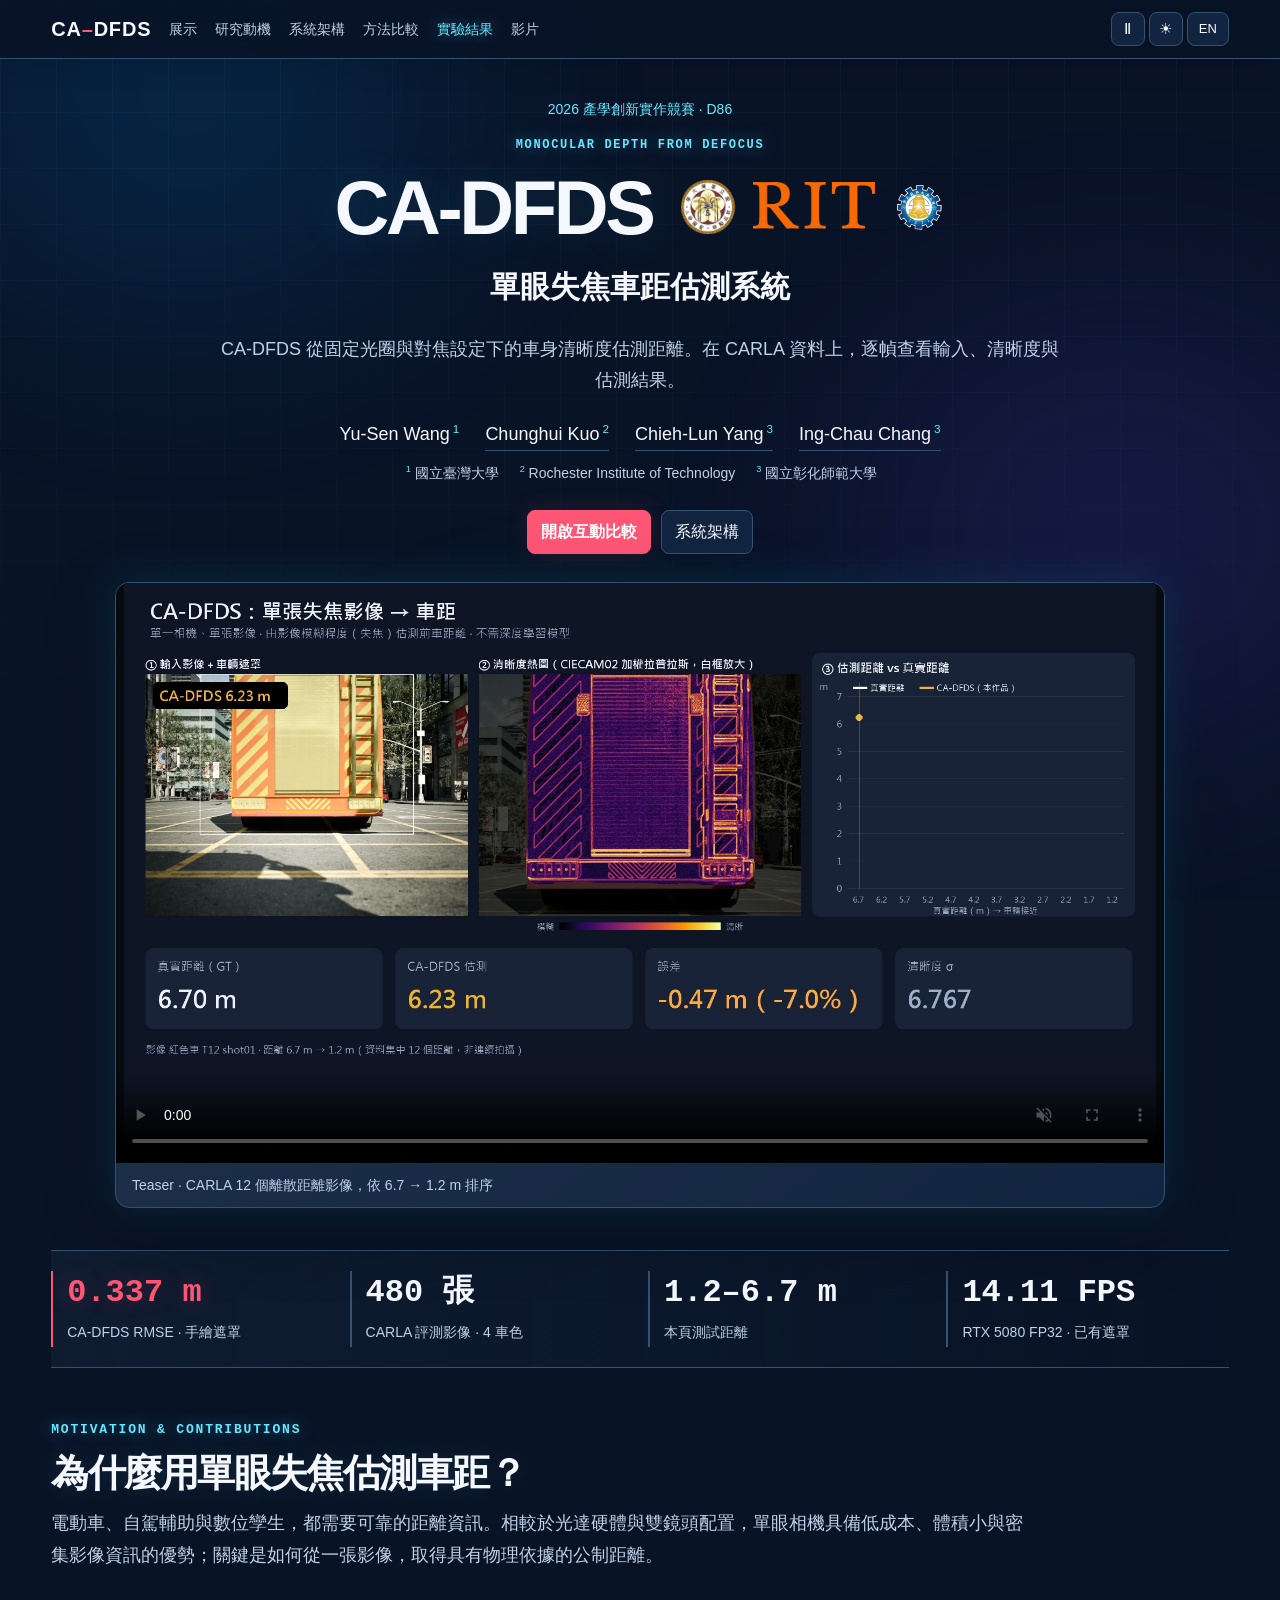
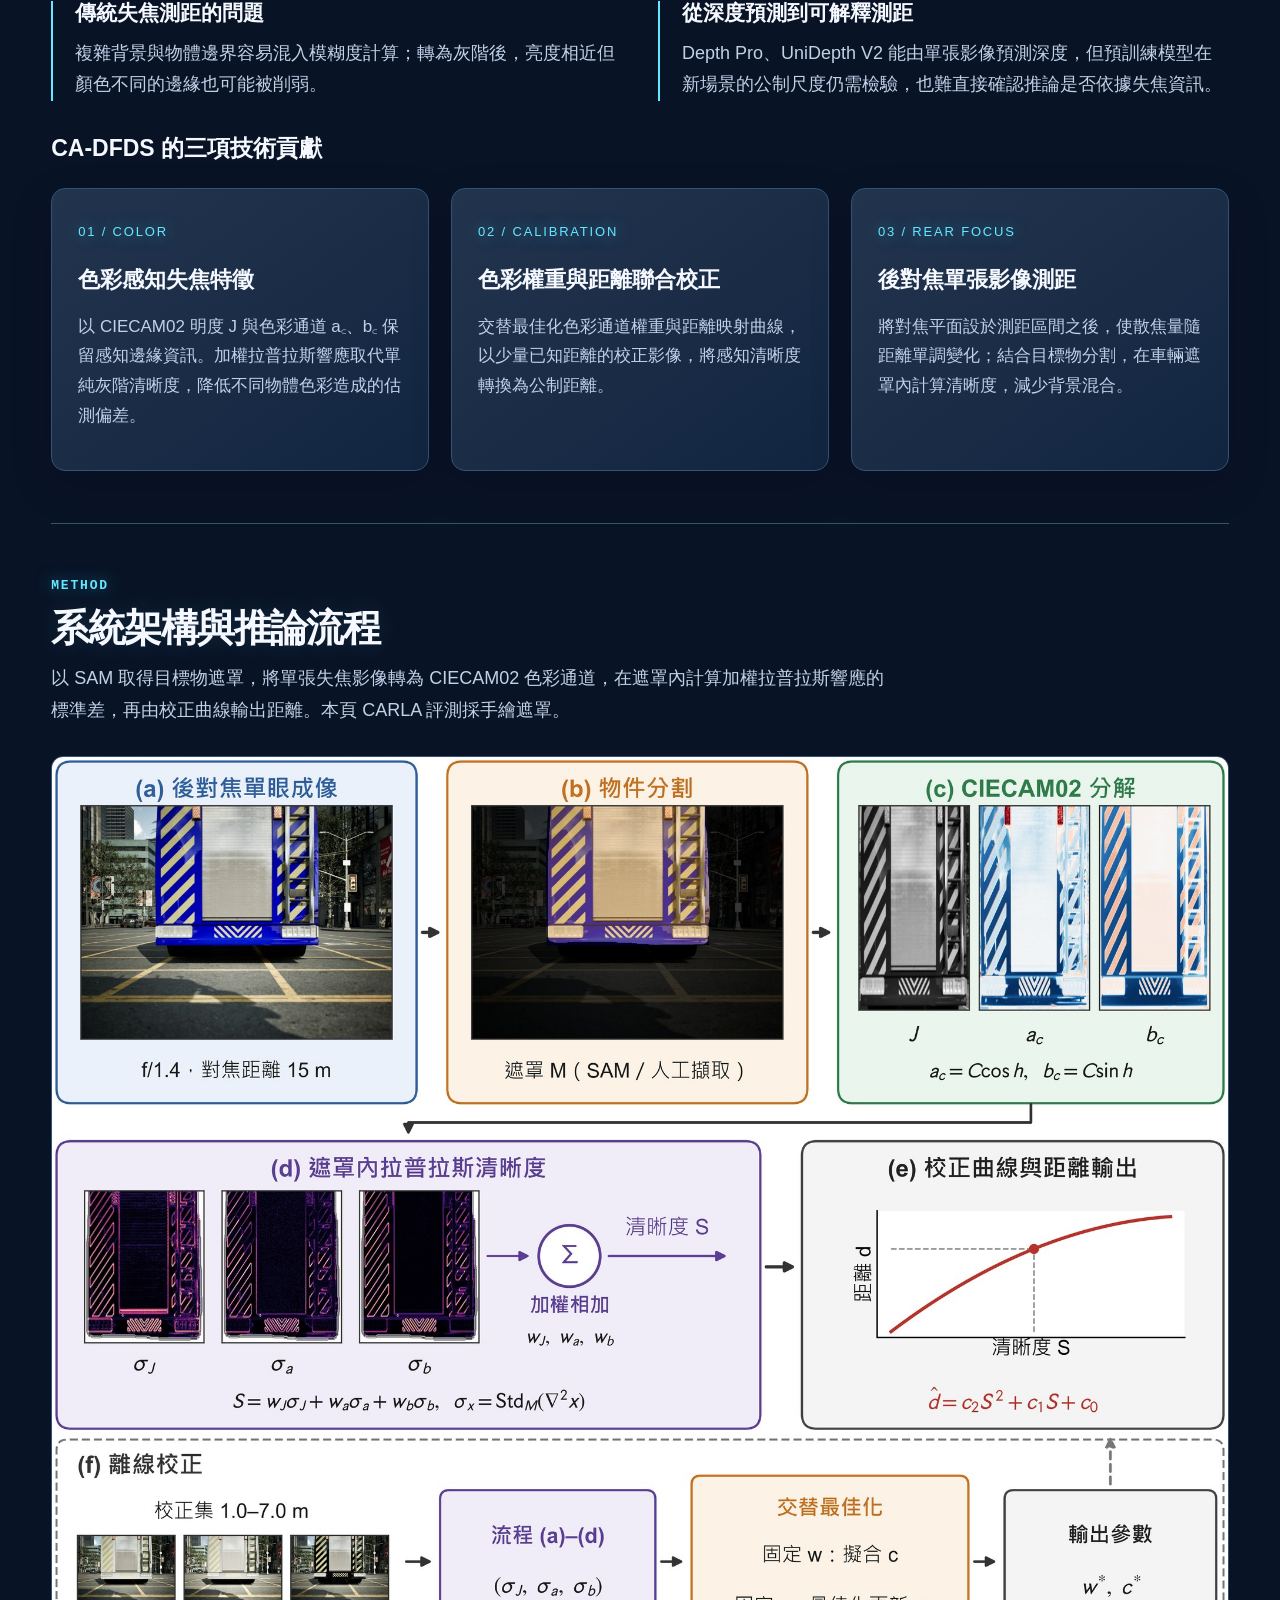
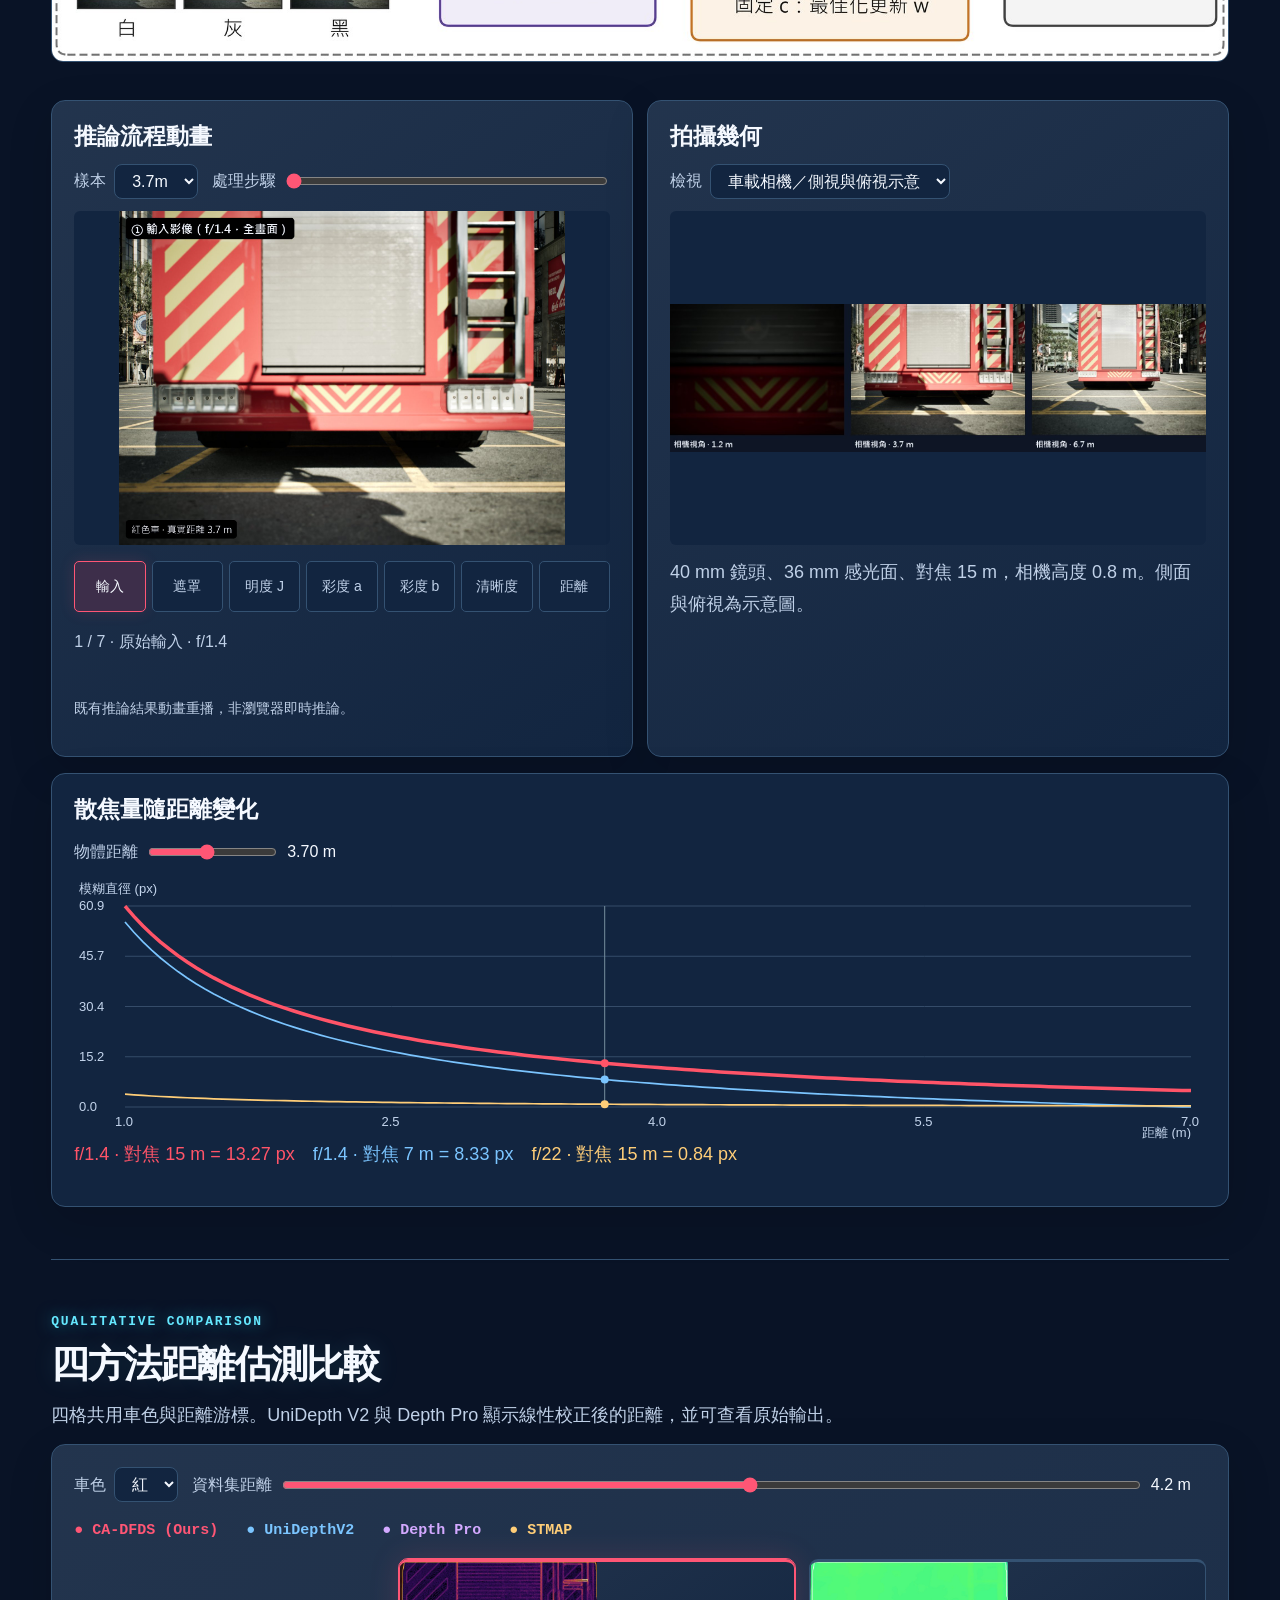
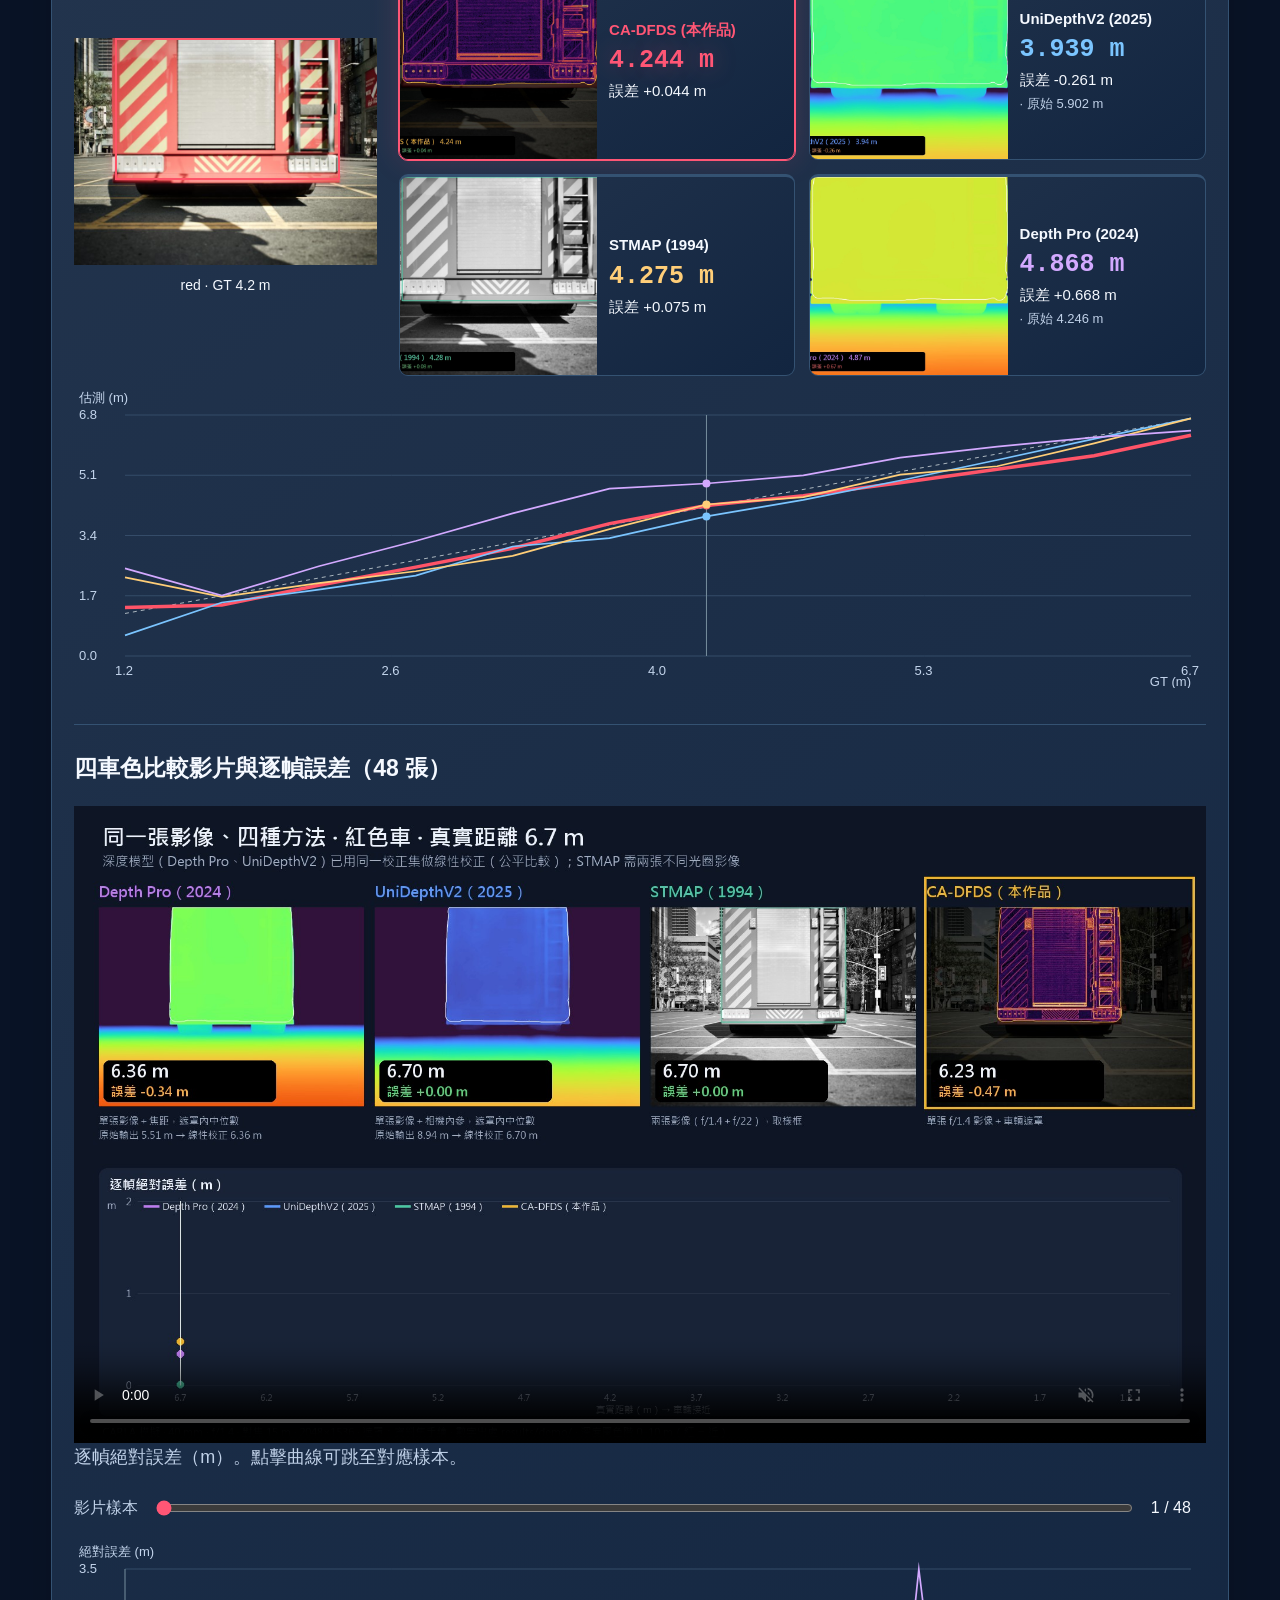
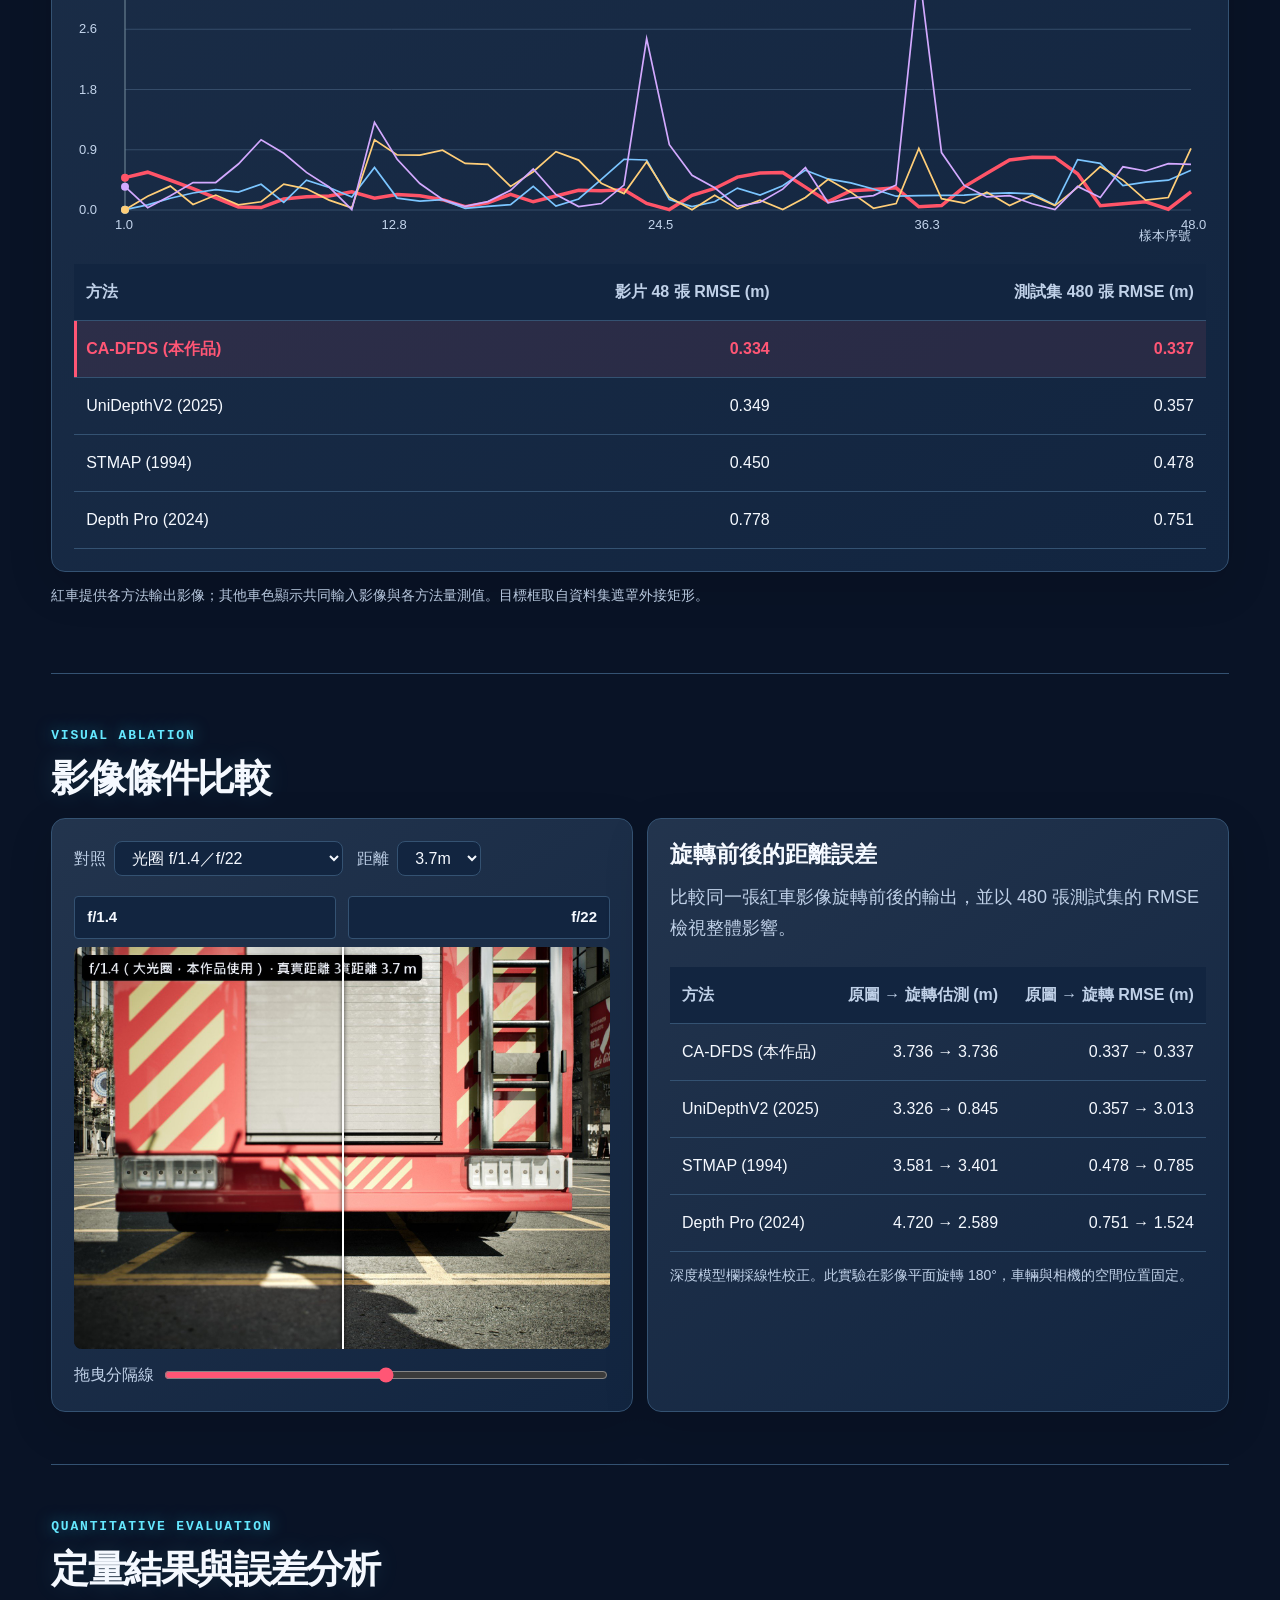
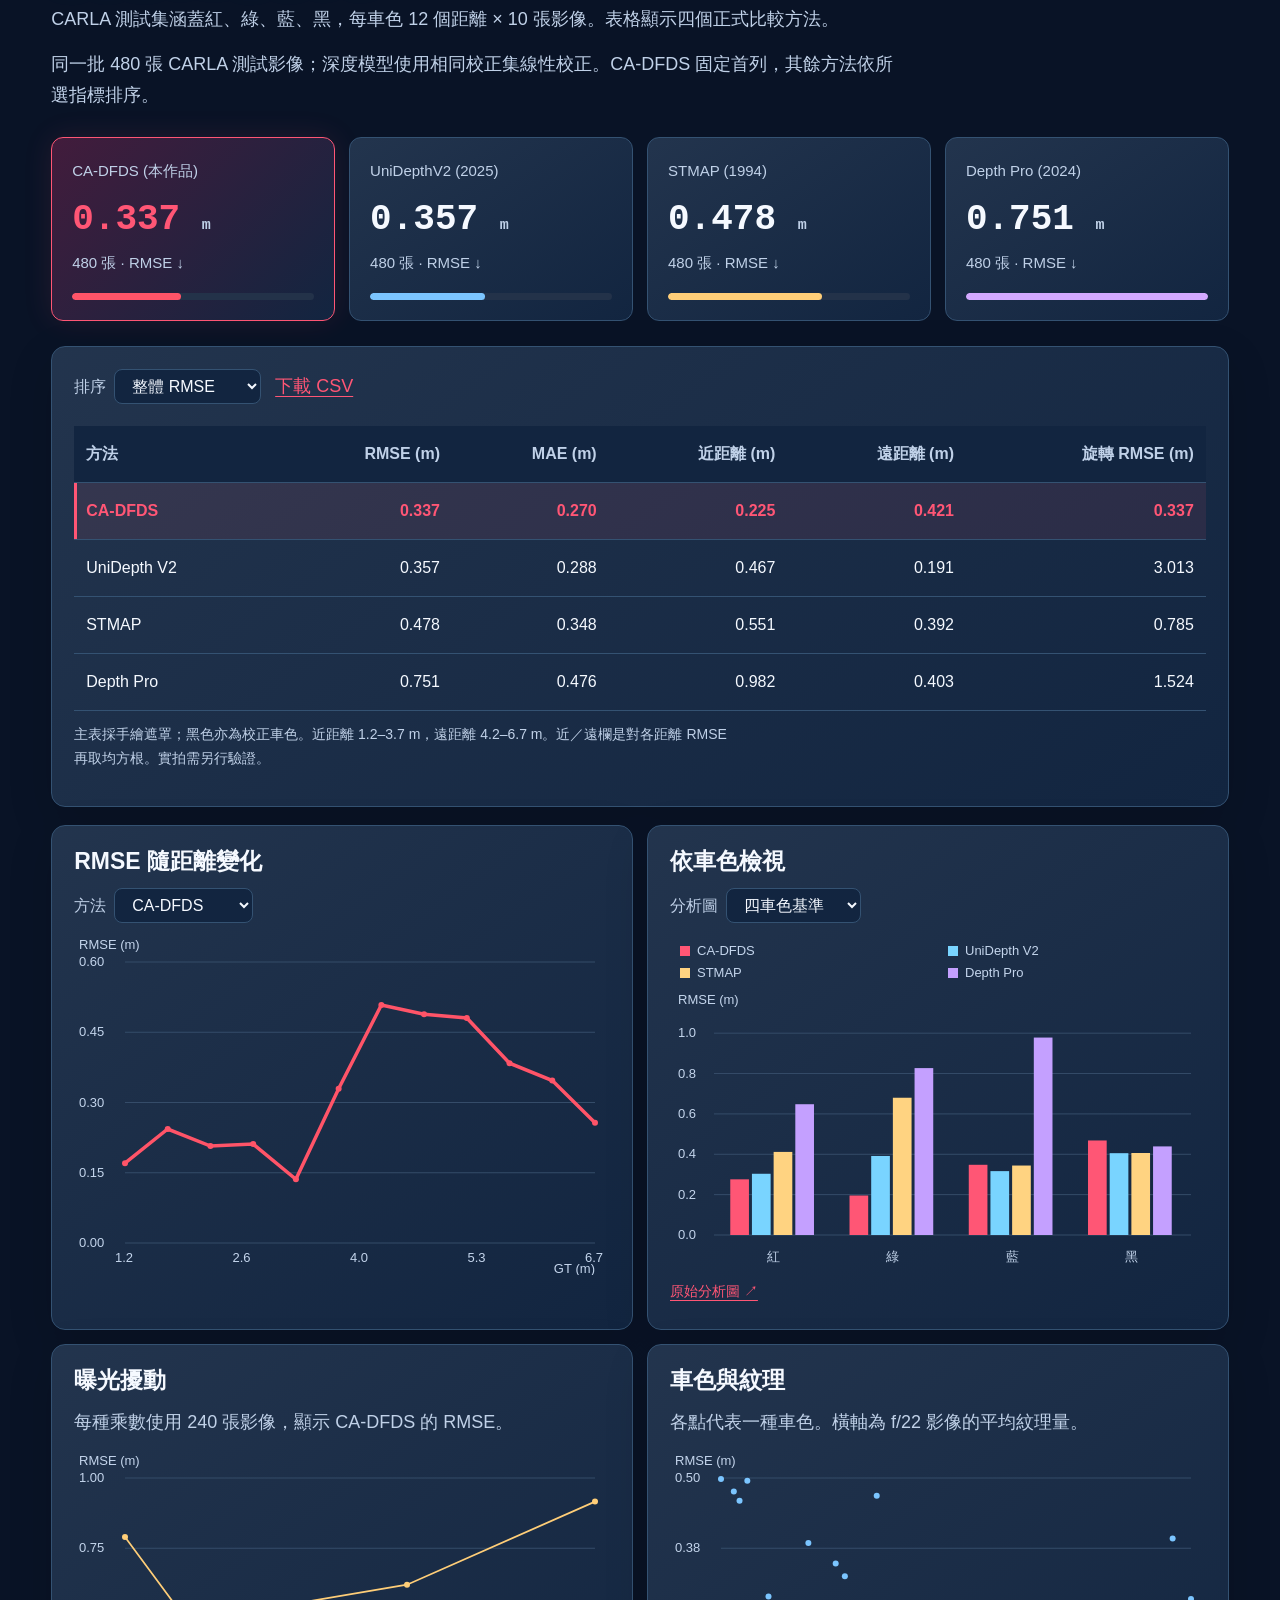
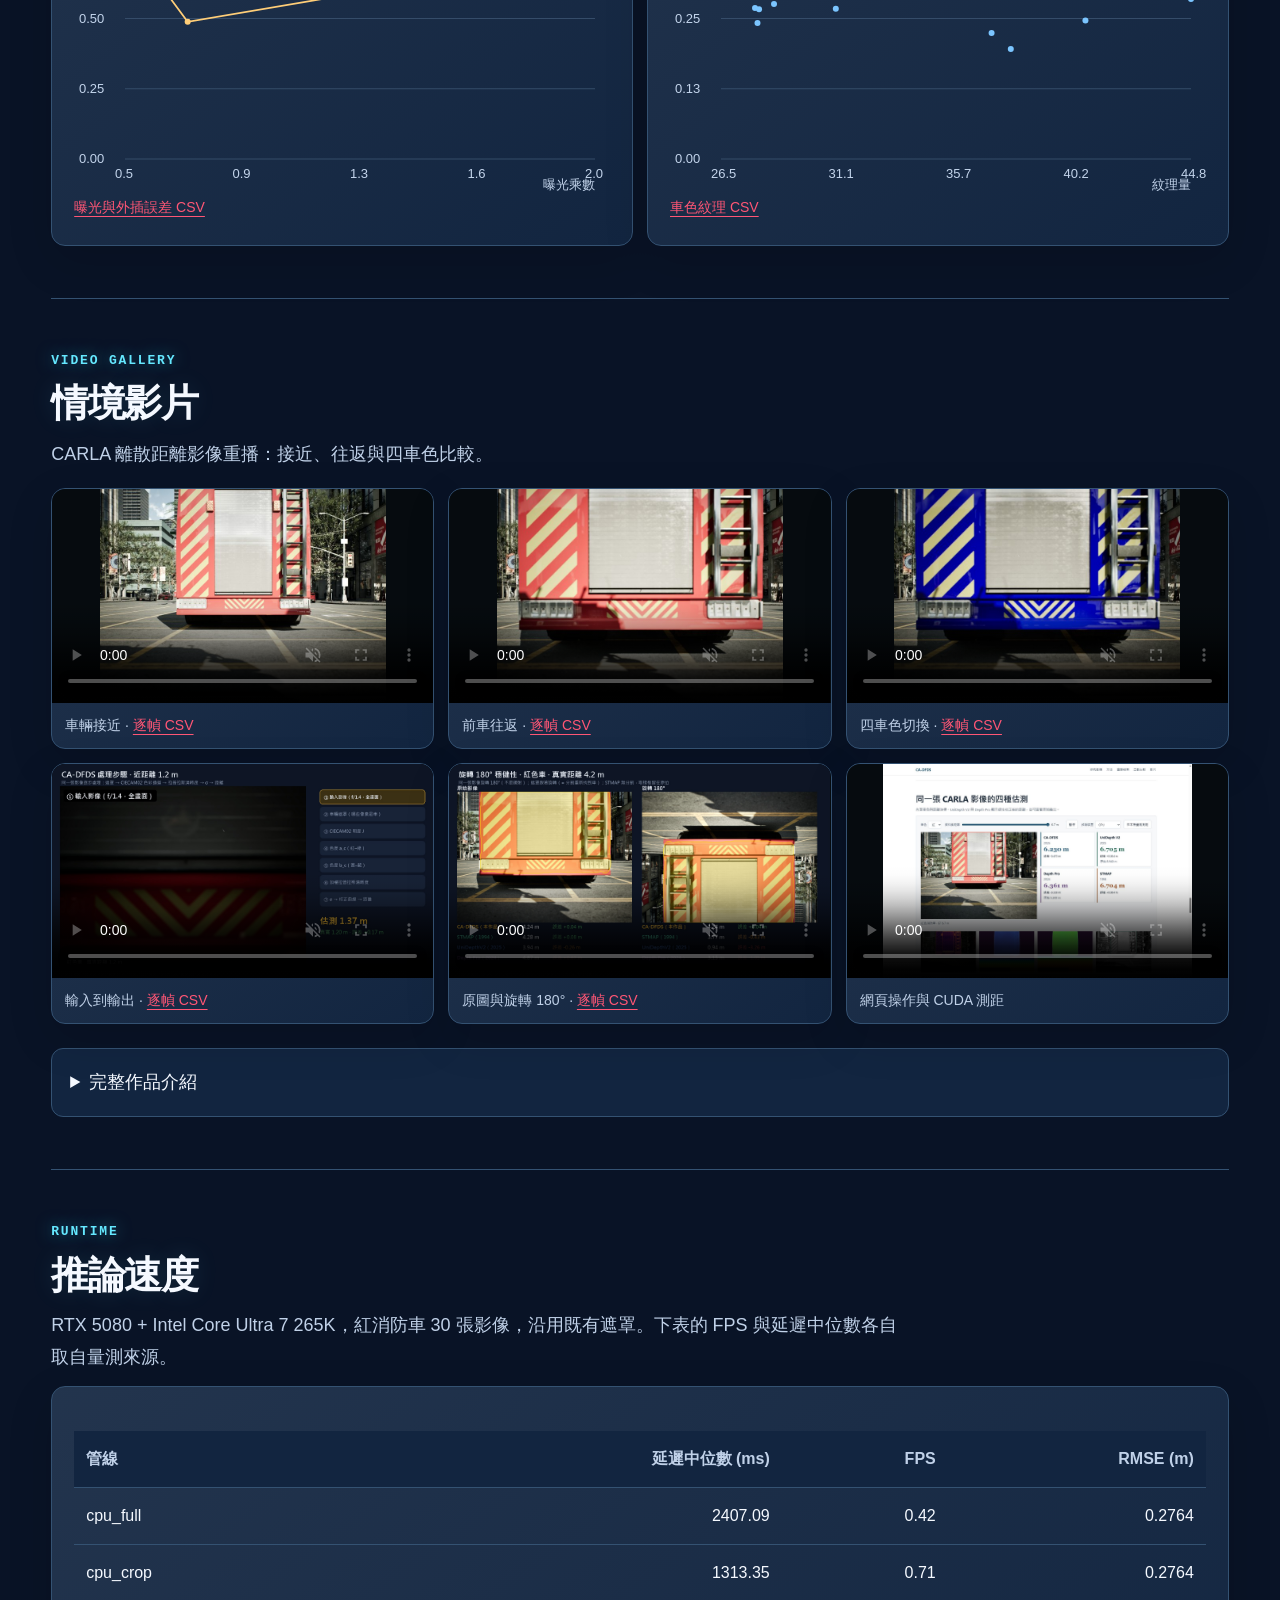
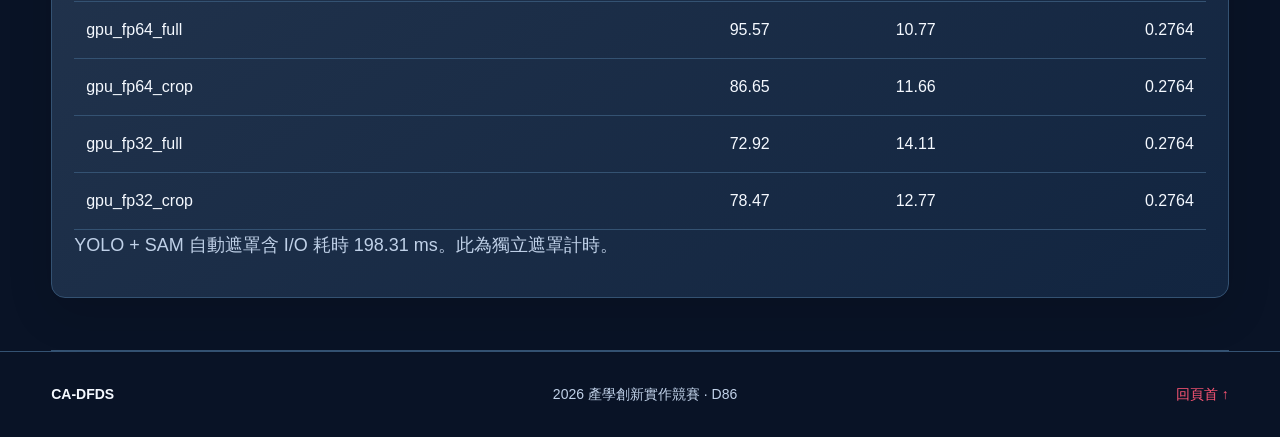
==== commit 218f8480: "Refine academic masthead, motivation and compact responsive demo" ====
--- a/docs/index.html
+++ b/docs/index.html
@@ -1,5 +1,5 @@
 <!doctype html>
-<html lang="zh-Hant">
+<html lang="zh-Hant" data-theme="dark">
 <head>
   <meta charset="utf-8">
   <meta name="viewport" content="width=device-width, initial-scale=1">
@@ -17,37 +17,39 @@
   <section class="hero">
     <div class="hero-copy"><p class="venue">2026 產學創新實作競賽 · D86</p>
       <p class="eyebrow">MONOCULAR DEPTH FROM DEFOCUS</p>
-      <h1>CA-DFDS<span>單眼失焦車距估測系統</span></h1>
+      <div class="title-row"><h1>CA-DFDS</h1><div class="title-logos" aria-label="Affiliations"><a class="logo-seal" href="https://www.ntu.edu.tw/" aria-label="National Taiwan University"><img src="assets/logo-ntu.png" alt="臺大校徽"></a><a class="logo-rit" href="https://www.rit.edu/" aria-label="Rochester Institute of Technology"><img src="assets/logo-rit.png" alt="RIT"></a><a class="logo-seal" href="https://www.ncue.edu.tw/" aria-label="National Changhua University of Education"><img src="assets/logo-ncue.png" alt="彰師大校徽"></a></div></div><p class="project-subtitle">單眼失焦車距估測系統</p>
       <p>CA-DFDS 從固定光圈與對焦設定下的車身清晰度估測距離。在 CARLA 資料上，逐幀查看輸入、清晰度與估測結果。</p>
-      <p class="hero-authors">王宇森 · 郭仲輝 · 楊杰倫 · 張英超</p><p class="hero-authors-en" lang="en">Yu-Sen Wang · Chunghui Kuo · Chieh-Lun Yang · Ing-Chau Chang</p><div class="actions"><a class="button primary" href="#compare">開啟互動比較</a><a class="button" href="#method">系統架構</a></div>
+      <div class="paper-authors"><span>Yu-Sen Wang<sup>1</sup></span><a href="https://www.rit.edu/directory/clkiee-chunghui-kuo">Chunghui Kuo<sup>2</sup></a><a href="https://xn--zwq108c.tw/research/">Chieh-Lun Yang<sup>3</sup></a><a href="https://people.csie.ncue.edu.tw/icchang/">Ing-Chau Chang<sup>3</sup></a></div><p class="affiliations"><span><sup>1</sup> 國立臺灣大學</span><span><sup>2</sup> Rochester Institute of Technology</span><span><sup>3</sup> 國立彰化師範大學</span></p><div class="actions"><a class="button primary" href="#compare">開啟互動比較</a><a class="button" href="#method">系統架構</a></div>
     </div>
     <div class="hero-media" id="video">
       <video controls playsinline preload="metadata" poster="assets/demo/C-A1_teaser/poster.jpg" src="assets/demo/C-A1_teaser/video.mp4" aria-label="CA-DFDS Teaser"></video>
       <p>Teaser · CARLA 12 個離散距離影像，依 6.7 → 1.2 m 排序</p>
     </div>
   </section>
-  <div class="institution-logos"><img src="assets/institution-logos.png" alt="National Taiwan University · Rochester Institute of Technology · National Changhua University of Education"></div>
-  <div class="metrics" aria-label="實驗概覽">
+<div class="metrics" aria-label="實驗概覽">
     <div><strong>0.337 m</strong><span>CA-DFDS RMSE · 手繪遮罩</span></div>
     <div><strong>480 張</strong><span>CARLA 評測影像 · 4 車色</span></div>
     <div><strong>1.2–6.7 m</strong><span>本頁測試距離</span></div>
     <div><strong>14.11 FPS</strong><span>RTX 5080 FP32 · 已有遮罩</span></div>
   </div>
-  <p id="load-status" role="status"></p><p class="note" id="media-language-note">原始素材中的圖內文字與影片字幕保留原文。</p>
-<section id="motivation"><p class="eyebrow">MOTIVATION</p><h2>研究動機與設計</h2><div class="motivation-grid">
-<article class="card"><span class="motif">01 / OPTICS</span><h3>避免遠近歧義</h3><p>將對焦平面放在 15 m，使 1–7 m 測距範圍位於同一側，以單張失焦影像估距。</p><svg viewBox="0 0 240 65" aria-hidden="true"><path class="light-trace" d="M10 54 Q95 45 180 10"/><path class="guide" d="M190 4V60M10 60H230"/><circle class="pulse-dot" cx="180" cy="10" r="4"/></svg></article>
-<article class="card"><span class="motif">02 / SEGMENTATION</span><h3>限定車輛區域</h3><p>以車輛遮罩分離背景，只在目標範圍量測清晰度，降低背景混入的影響。</p><svg viewBox="0 0 240 65" aria-hidden="true"><path class="guide" d="M15 52H225M65 12H175V57H65Z"/><path class="light-trace" d="M60 22V8H80M160 8H180V22M180 45V61H160M80 61H60V45"/></svg></article>
-<article class="card"><span class="motif">03 / COLOR</span><h3>色彩感知清晰度</h3><p>將影像轉為 CIECAM02 明度與色彩分量，加權計算清晰度，再經校正曲線輸出距離。</p><svg viewBox="0 0 240 65" aria-hidden="true"><path class="light-trace" d="M15 33H70L105 12H160M70 33H160M70 33L105 54H160"/><circle cx="175" cy="12" r="7" fill="#78efff"/><circle cx="175" cy="33" r="7" fill="#ff536f"/><circle cx="175" cy="54" r="7" fill="#c6a4ff"/></svg></article>
+  <p id="load-status" role="status"></p>
+<section id="motivation"><p class="eyebrow">MOTIVATION & CONTRIBUTIONS</p><h2>為什麼用單眼失焦估測車距？</h2>
+<p class="section-lead">電動車、自駕輔助與數位孿生，都需要可靠的距離資訊。相較於光達硬體與雙鏡頭配置，單眼相機具備低成本、體積小與密集影像資訊的優勢；關鍵是如何從一張影像，取得具有物理依據的公制距離。</p>
+<div class="motivation-context"><article><h3>傳統失焦測距的問題</h3><p>複雜背景與物體邊界容易混入模糊度計算；轉為灰階後，亮度相近但顏色不同的邊緣也可能被削弱。</p></article><article><h3>從深度預測到可解釋測距</h3><p>Depth Pro、UniDepth V2 能由單張影像預測深度，但預訓練模型在新場景的公制尺度仍需檢驗，也難直接確認推論是否依據失焦資訊。</p></article></div>
+<h3 class="contribution-heading">CA-DFDS 的三項技術貢獻</h3><div class="motivation-grid">
+<article class="card"><span class="motif">01 / COLOR</span><h3>色彩感知失焦特徵</h3><p>以 CIECAM02 明度 J 與色彩通道 a꜀、b꜀ 保留感知邊緣資訊。加權拉普拉斯響應取代單純灰階清晰度，降低不同物體色彩造成的估測偏差。</p></article>
+<article class="card"><span class="motif">02 / CALIBRATION</span><h3>色彩權重與距離聯合校正</h3><p>交替最佳化色彩通道權重與距離映射曲線，以少量已知距離的校正影像，將感知清晰度轉換為公制距離。</p></article>
+<article class="card"><span class="motif">03 / REAR FOCUS</span><h3>後對焦單張影像測距</h3><p>將對焦平面設於測距區間之後，使散焦量隨距離單調變化；結合目標物分割，在車輛遮罩內計算清晰度，減少背景混合。</p></article>
 </div></section>
 <section id="method">
     <p class="eyebrow">METHOD</p><h2>系統架構與推論流程</h2>
-    <p>對單張 f/1.4 影像套用車輛遮罩，轉換成 CIECAM02 的 J、a₍c₎、b₍c₎，以遮罩內的加權拉普拉斯響應標準差 σ，經二次校正換算距離。</p>
-    <div class="system-flow"><svg class="flow-links" viewBox="0 0 1000 10" preserveAspectRatio="none" aria-hidden="true"><path class="flow-base" d="M0 5H1000"/><path class="flow-beam" d="M0 5H1000"/></svg><div data-flow="0"><div class="flow-thumbnail"><img data-flow-image="0_input" src="assets/demo/C-C1_input_output/steps/3.7m/0_input.jpg" alt=""><i></i></div><b>01</b><span>輸入</span><small>f/1.4</small></div><i>→</i><div data-flow="1"><div class="flow-thumbnail"><img data-flow-image="1_mask" src="assets/demo/C-C1_input_output/steps/3.7m/1_mask.jpg" alt=""><i></i></div><b>02</b><span>車輛遮罩</span><small>Mask</small></div><i>→</i><div data-flow="2"><div class="flow-thumbnail"><img data-flow-image="2_J" src="assets/demo/C-C1_input_output/steps/3.7m/2_J.jpg" alt=""><i></i></div><b>03</b><span>色彩轉換</span><small>J · a꜀ · b꜀</small></div><i>→</i><div data-flow="3"><div class="flow-thumbnail"><img data-flow-image="5_sharpness" src="assets/demo/C-C1_input_output/steps/3.7m/5_sharpness.jpg" alt=""><i></i></div><b>04</b><span>清晰度計算</span><small>σ</small></div><i>→</i><div data-flow="4"><div class="flow-thumbnail"><img data-flow-image="6_result" src="assets/demo/C-C1_input_output/steps/3.7m/6_result.jpg" alt=""><i></i></div><b>05</b><span>距離校正</span><small>d = f(σ)</small></div></div><div class="grid two">
+    <p>以 SAM 取得目標物遮罩，將單張失焦影像轉為 CIECAM02 色彩通道，在遮罩內計算加權拉普拉斯響應的標準差，再由校正曲線輸出距離。本頁 CARLA 評測採手繪遮罩。</p>
+    <figure class="architecture"><a href="assets/arch_fix.jpg" target="_blank" rel="noopener"><img src="assets/arch_fix.jpg" width="2000" height="1538" alt="CA-DFDS 系統架構：影像取得、目標分割、色彩感知清晰度與距離校正" loading="lazy"></a></figure><div class="grid two">
       <article class="card">
         <h3>推論流程動畫</h3>
         <div class="controls"><label>樣本 <select id="step-distance"><option>1.2m</option><option selected>3.7m</option><option>6.7m</option></select></label><label class="stretch">處理步驟 <input id="step" type="range" min="0" max="6" value="0"></label></div>
-        <img id="step-image" alt="推論中間結果">
-        <div id="pipeline" class="pipeline" aria-label="推論流程"></div><p id="step-text"></p><button id="step-play" aria-pressed="true">暫停流程</button><p class="note">既有推論結果動畫重播，非瀏覽器即時推論。</p>
+        <img id="step-image" alt="推論中間結果" role="button" tabindex="0" aria-label="Pause or resume inference replay">
+        <div id="pipeline" class="pipeline" aria-label="推論流程"></div><p id="step-text"></p><button id="step-play" aria-pressed="true" hidden>暫停流程</button><p class="note">既有推論結果動畫重播，非瀏覽器即時推論。</p>
       </article>
       <article class="card">
         <h3>拍攝幾何</h3>
@@ -69,7 +71,7 @@
     <div class="workbench">
       <div class="controls">
         <label>車色 <select id="color"><option value="red">紅</option><option value="green">綠</option><option value="blue">藍</option><option value="black">黑</option></select></label><label class="stretch">資料集距離 <input id="frame" type="range" min="0" max="11" value="6"><output id="frame-value"></output></label>
-        <button id="play" hidden>播放</button><span id="comparison-state" role="status">自動重播 · 點擊畫面暫停</span>
+        <button id="play" hidden>播放</button><span id="comparison-state" role="status" hidden>自動重播 · 點擊畫面暫停</span>
       </div>
 <div class="legend" id="method-legend"><span class="ours-label">● CA-DFDS (Ours)</span><span style="color:#7bc5ff">● UniDepthV2</span><span style="color:#d3a9ff">● Depth Pro</span><span style="color:#ffce78">● STMAP</span></div><div class="comparison-stage" id="comparison-stage" role="button" tabindex="0" aria-label="Pause or resume sample replay">      <figure class="source-input"><div class="vehicle-frame"><img id="vehicle-input" alt="CARLA 輸入影像"><span id="vehicle-box" aria-hidden="true"></span></div><figcaption id="vehicle-caption"></figcaption></figure><div class="grid four" id="method-cards"></div>
 </div>      <canvas id="compare-chart" role="img" aria-label="各方法估測距離與真值曲線"></canvas>
@@ -113,7 +115,7 @@
   </section>
 <section id="gallery">
     <p class="eyebrow">VIDEO GALLERY</p><h2>情境影片</h2>
-    <p>影片將 CARLA 離散影像依距離或車色重排。時間軸呈現資料集順序，沒有連續行駛的時間真值。</p>
+    <p>CARLA 離散距離影像重播：接近、往返與四車色比較。</p>
     <div class="grid three" id="videos"></div><details class="full-intro"><summary>完整作品介紹</summary><video controls playsinline preload="none" src="assets/intro.mp4" poster="assets/intro_poster.jpg"></video></details>
   </section>
 <section id="speed">
@@ -121,10 +123,6 @@
     <p>RTX 5080 + Intel Core Ultra 7 265K，紅消防車 30 張影像，沿用既有遮罩。下表的 FPS 與延遲中位數各自取自量測來源。</p>
     <div class="card"><div class="table-scroll"><table id="timing"></table></div><p id="mask-timing"></p></div>
   </section>
-<section id="limits">
-    <p class="eyebrow">LIMITATIONS</p><h2>失敗案例與限制</h2>
-    <div class="grid three" id="failures"></div>
-    <p class="note">逆光與反光尚無對應量測。實體相機實驗列於後續實驗 M6。</p>
-  </section>
+
 </main>
-<footer><div><strong>CA-DFDS</strong><span>2026 產學創新實作競賽 · D86</span><p>Yu-Sen Wang · Chunghui Kuo · Chieh-Lun Yang · Ing-Chau Chang<br>National Taiwan University · Rochester Institute of Technology · National Changhua University of Education</p></div><div><a href="https://github.com/DreamerForJay/CA-DFDS-finals">GitHub ↗</a><a href="https://drive.google.com/drive/folders/1dhRViJVTi19B6Qj7G2V88P_CmXReAIpD">素材來源 ↗</a><a href="assets/poster.pdf">海報 ↗</a><a href="#top">回頁首 ↑</a></div></footer></body></html>+<footer><strong>CA-DFDS</strong><span>2026 產學創新實作競賽 · D86</span><a href="#top">回頁首 ↑</a></footer></body></html>
--- a/docs/assets/luminous.css
+++ b/docs/assets/luminous.css
@@ -13,3 +13,10 @@
 @media(max-width:700px){body{font-size:16px}.hero p{font-size:16px}.hero{padding-top:30px}.nav-links{justify-content:space-between;gap:18px;overflow:auto}.nav-links a{font-size:14px}.nav-tools button{font-size:12px}.brand{font-size:20px}.hero-authors-en{font-size:12px!important}.institution-logos{margin:18px 0 25px;padding:5px}.motivation-grid{grid-template-columns:1fr}.motivation-grid svg{height:60px}.motivation-grid p{margin:0}.comparison-stage{grid-template-columns:1fr}.source-input{max-width:360px;margin:auto}.comparison-stage .four{grid-template-columns:1fr 1fr}.comparison-stage .method-panel b{font-size:14px}.comparison-stage .method-panel figcaption{font-size:14px}.comparison-stage .method-panel strong{font-size:24px}.controls{gap:12px}.controls label{flex-wrap:wrap}.system-flow{display:grid;grid-template-columns:repeat(2,minmax(0,1fr))}.system-flow>div{padding:12px}.flow-links{display:none}.system-flow span{font-size:16px}.system-flow small{font-size:13px}.pipeline{grid-template-columns:repeat(4,1fr)}.pipeline button{font-size:13px}.wipe-labels b{font-size:14px}.two{grid-template-columns:1fr}.metrics strong{font-size:25px}.metrics span{font-size:13px}.score-card strong{font-size:28px}.score-card small{font-size:14px}.table-scroll{margin-inline:-4px}table{font-size:14px}td,th{padding:12px}.comparison-details h3{font-size:22px}.ambient i{filter:blur(45px)}.nav-tools{gap:5px}section{scroll-margin-top:125px}}
 [hidden]{display:none!important}.chart-tooltip{position:absolute;pointer-events:none;border:1px solid var(--cyan);border-radius:7px;background:var(--bg);color:var(--ink);padding:8px 12px;font-size:14px;z-index:3;max-width:245px;box-shadow:0 0 25px #4ad6ff25}
 html[lang=en] .hero-authors-en{display:none}
+/* Compact research-page masthead and theme-complete surfaces. */
+nav{min-height:58px;padding-block:8px;gap:18px;flex-wrap:nowrap;transition:padding .2s,min-height .2s}.nav-links{flex-wrap:nowrap;gap:18px;width:auto;order:initial;min-width:0}.nav-links a{white-space:nowrap;font-size:14px}.nav-tools{margin-left:auto;gap:4px;flex-shrink:0}.nav-tools button{width:34px;height:34px;min-height:34px;padding:0;font-size:15px;display:grid;place-items:center;border-radius:8px}.nav-tools #language{width:42px;font-size:13px}.brand{font-size:20px;white-space:nowrap}.scrolled nav{padding-block:4px;min-height:48px}.hero{grid-template-columns:1fr;padding-top:38px;gap:28px}.hero-copy{max-width:none;text-align:center}.hero .venue{margin:0 0 14px}.hero .eyebrow{font-size:12px;margin:0 0 12px}.title-row{display:flex;align-items:center;justify-content:center;gap:28px;flex-wrap:wrap}.hero h1{font-size:clamp(44px,6vw,76px);line-height:1.1;margin:0;letter-spacing:-.045em}.title-logos{display:flex;align-items:center;gap:16px}.title-logos a{display:block;overflow:hidden;position:relative;height:54px;flex:none}.title-logos img{height:54px;width:auto;max-width:none;display:block}.title-logos .logo-seal{width:56px}.title-logos .logo-rit{width:143px;height:50px}.title-logos .logo-rit img{height:50px}.title-logos .logo-seal:last-child{width:55px}.title-logos .logo-seal:last-child img{transform:translateX(-10px)}.hero .project-subtitle{font-size:clamp(22px,2.4vw,30px);color:var(--ink);font-weight:600;margin:12px 0 20px}.hero-copy>p:not(.venue):not(.eyebrow):not(.project-subtitle):not(.affiliations){max-width:850px;margin-inline:auto}.paper-authors{display:flex;justify-content:center;gap:12px 26px;flex-wrap:wrap;margin:22px 0 6px;font-size:18px}.paper-authors a{color:var(--ink);text-decoration:none;border-bottom:1px solid var(--line)}sup{font-size:.65em;vertical-align:super;margin-left:3px;color:var(--cyan)}.hero .affiliations{font-size:14px;display:flex;justify-content:center;gap:8px 18px;flex-wrap:wrap;color:var(--muted);margin:10px 0 20px}.hero .actions{justify-content:center}.hero-media{max-width:1050px;width:100%;margin-inline:auto}.hero-media video{max-height:580px}.hero-media p{margin:0;padding:10px 16px}.metrics{margin-top:10px;padding-block:20px}section{padding-block:52px;scroll-margin-top:75px}.section-lead{max-width:980px}.motivation-context{display:grid;grid-template-columns:1fr 1fr;gap:36px;margin:30px 0}.motivation-context article{border-left:2px solid var(--cyan);padding-left:22px}.motivation-context h3{font-size:21px;margin:0 0 12px}.motivation-context p{margin:0}.contribution-heading{margin:34px 0 0}.motivation-grid h3{font-size:22px;line-height:1.5}.motivation-grid p{font-size:17px}.architecture{margin:30px 0 38px;border-radius:12px;overflow:hidden;border:1px solid var(--line);background:#fff}.architecture img{width:100%;height:auto;display:block}.architecture a{display:block}#step-image{cursor:pointer}#step-image:focus-visible{outline:3px solid var(--cyan);outline-offset:3px}.optics,.research-detail{background:var(--panel)}.pipeline button{background:var(--panel);color:var(--muted)}.pipeline button[aria-pressed=true]{background:color-mix(in srgb,var(--accent) 18%,var(--panel));color:var(--ink)}canvas{background:transparent!important}.method-panel figcaption,.source-input figcaption{color:var(--ink)}.wipe-labels b{color:var(--ink)}th{background:var(--panel);color:var(--muted)}td{color:inherit}input,select,button{color-scheme:inherit}.table-scroll{scrollbar-color:var(--line) var(--panel)}.analysis a{font-size:14px}.note{line-height:1.7}footer{font-size:14px}footer span{font-size:14px}html[lang=en] h3{overflow-wrap:break-word}html[lang=en] .motivation-grid h3{font-size:21px}html[lang=en] .controls{flex-wrap:wrap}html[lang=en] .pipeline button{overflow-wrap:anywhere}html[lang=en] .hero .affiliations{font-size:14px}html[lang=en] .nav-links{gap:14px}:root[data-theme=light] .pipeline button[aria-pressed=true]{color:var(--accent)}:root[data-theme=light] .method-panel.ours strong{color:var(--accent)}
+@media(max-width:1100px){nav{flex-wrap:wrap;gap:4px 16px}.nav-links{order:3;width:100%;justify-content:center;overflow-x:auto;padding-block:4px;gap:22px}.scrolled .nav-links{max-height:0;padding:0;overflow:hidden;visibility:hidden}.scrolled nav{gap:0 16px}.nav-links a{font-size:14px}.hero{padding-top:30px}.motivation-grid{grid-template-columns:1fr}.motivation-grid .card{padding:22px}.motivation-grid h3{margin:10px 0}.motivation-context{gap:22px}}
+@media(max-width:700px){nav{padding-inline:16px}.nav-links{justify-content:flex-start;gap:20px}.nav-tools button{width:32px;height:32px;min-height:32px}.nav-tools #language{width:38px}.brand{font-size:18px}.title-row{gap:16px}.title-logos{gap:12px}.title-logos a{height:38px}.title-logos img{height:38px}.title-logos .logo-seal{width:40px}.title-logos .logo-rit{height:35px;width:100px}.title-logos .logo-rit img{height:35px}.title-logos .logo-seal:last-child{width:39px}.title-logos .logo-seal:last-child img{transform:translateX(-7px)}.hero h1{font-size:48px}.hero .project-subtitle{font-size:23px}.paper-authors{font-size:16px;gap:8px 20px}.hero .affiliations{font-size:13px;gap:4px 12px}.hero .actions .button{font-size:15px;padding:9px 13px}.hero-media{margin-inline:0}.motivation-context{grid-template-columns:1fr;gap:24px}.motivation-grid p{font-size:17px}.architecture{margin-inline:-8px;border-radius:6px}.controls label{width:auto}.comparison-details>label{flex-wrap:wrap}section{padding-block:40px;scroll-margin-top:65px}.card,.workbench{min-width:0}.grid>*{min-width:0}.comparison-stage .method-panel b{overflow-wrap:anywhere}.comparison-stage .method-panel strong{font-size:22px}.metrics{gap:16px}.metrics span{font-size:14px}.hero-media p{font-size:12px}footer{gap:12px}footer span{font-size:12px}.motivation-grid{gap:16px}}
+#step-image,#camera-image,#analysis-image,.method-panel img,.media-card img,.wipe{background:var(--panel)}
+.title-logos .logo-rit{width:123px}.title-logos .logo-seal:last-child{width:54px;height:54px}.title-logos .logo-seal:last-child img{height:76px;transform:translate(-18px,-11px)}.hero .affiliations{max-width:none;width:100%;margin-inline:auto}.hero-copy>p:not(.affiliations){margin-inline:auto}.architecture img{aspect-ratio:auto}
+@media(max-width:700px){.title-logos .logo-rit{width:86px}.title-logos .logo-seal:last-child{width:38px;height:38px}.title-logos .logo-seal:last-child img{height:53.4px;transform:translate(-12.8px,-7.8px)}}
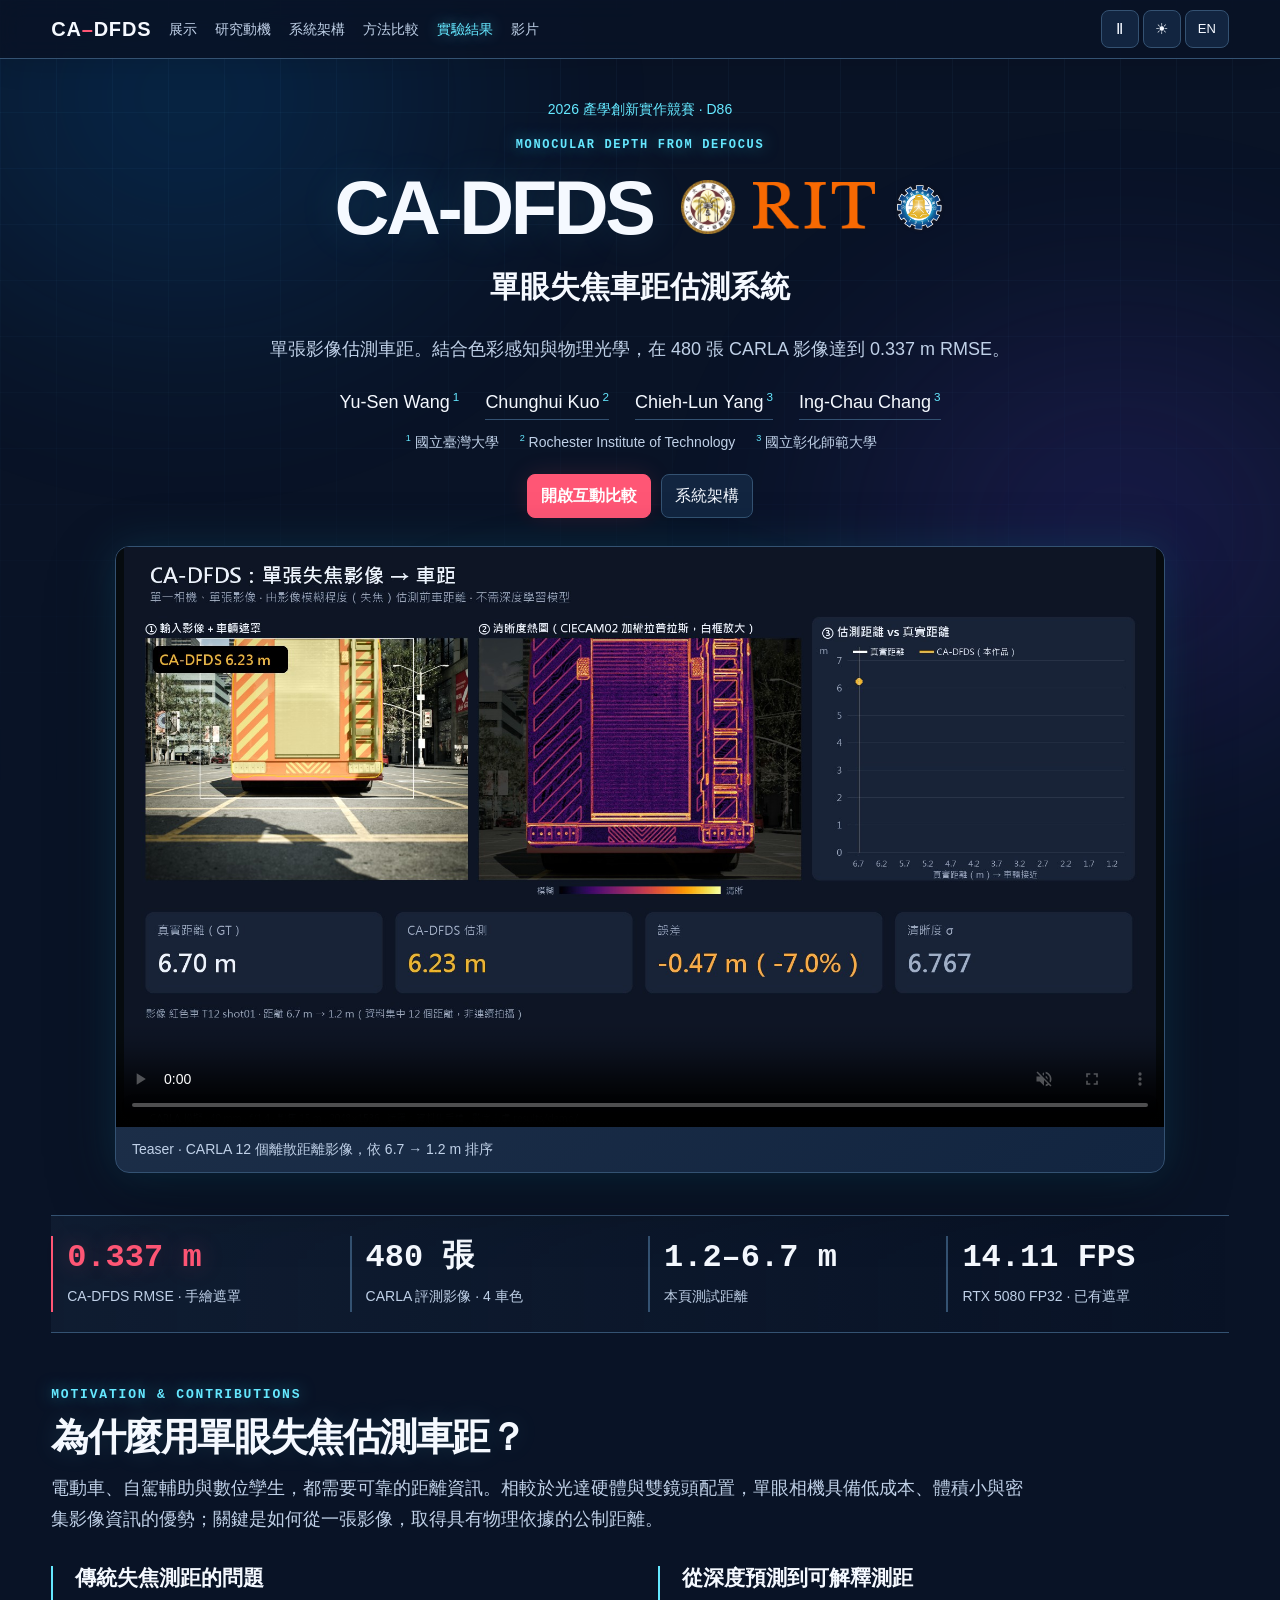
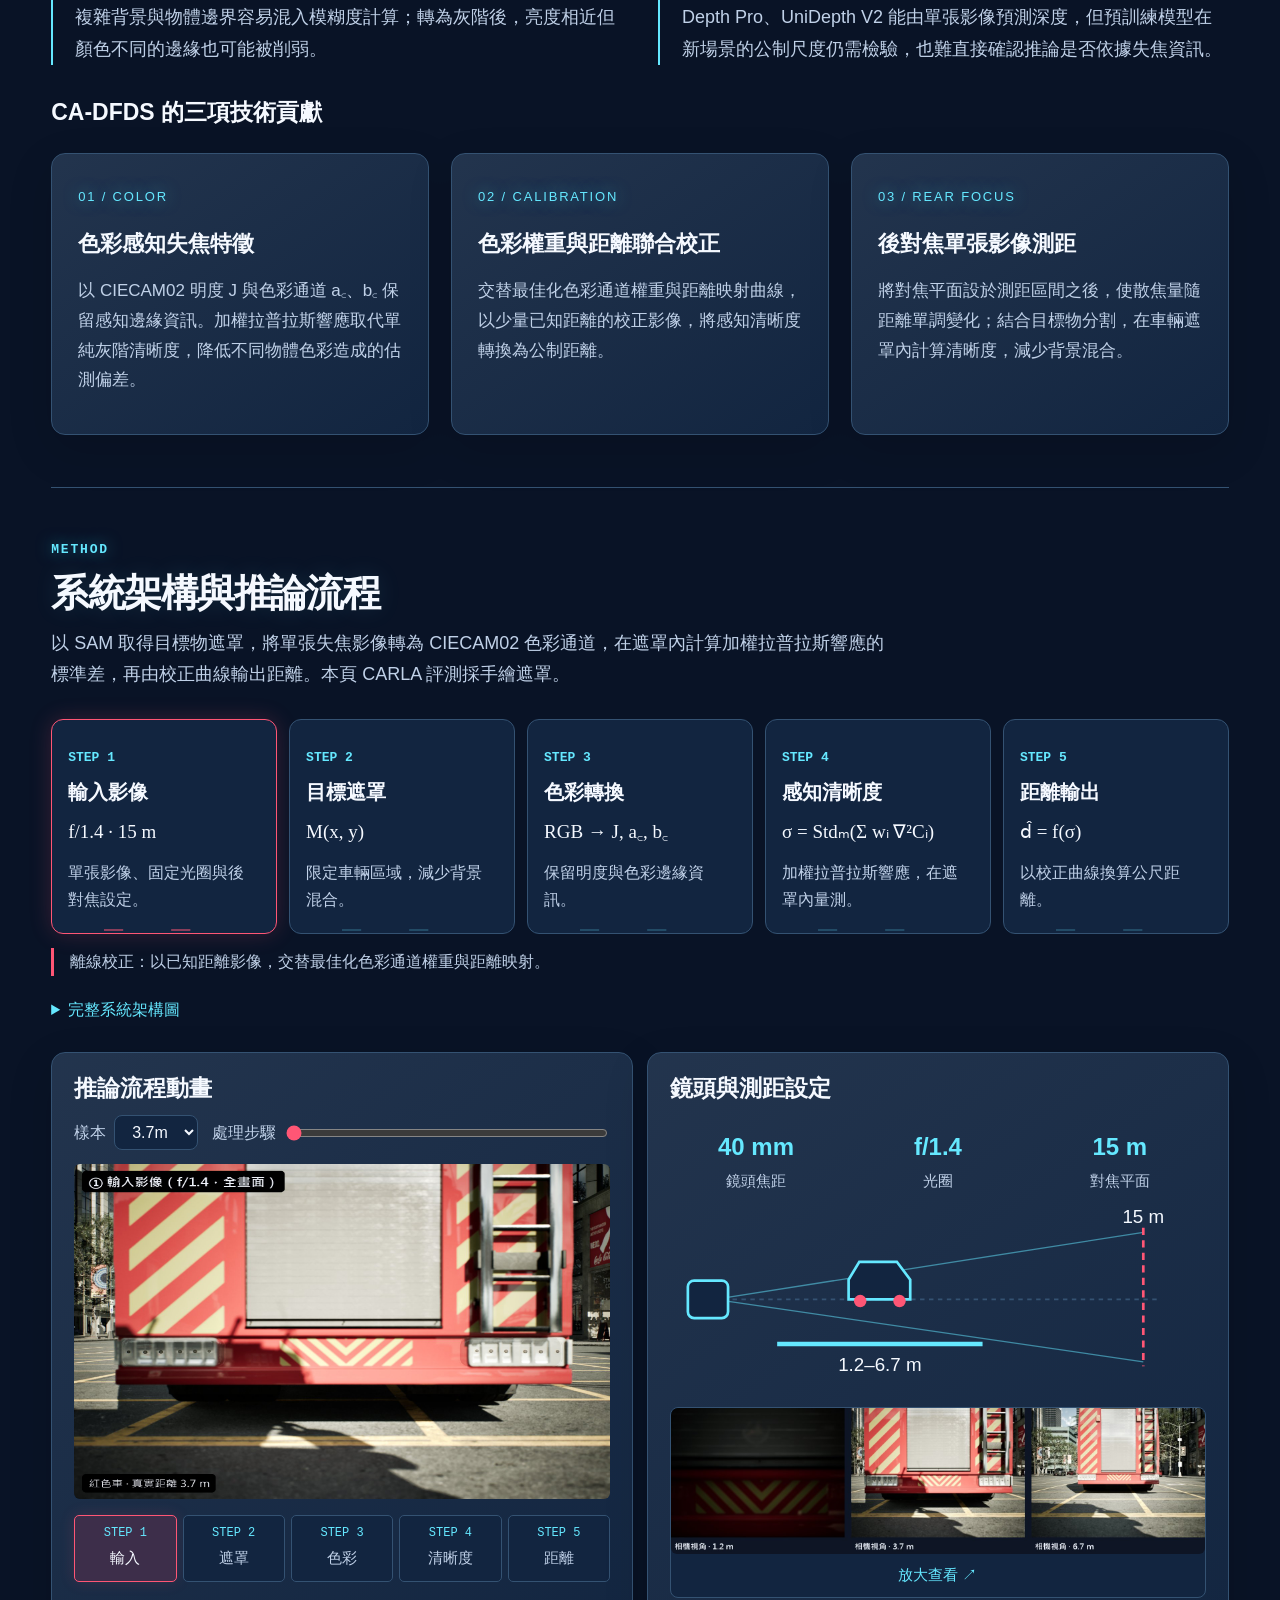
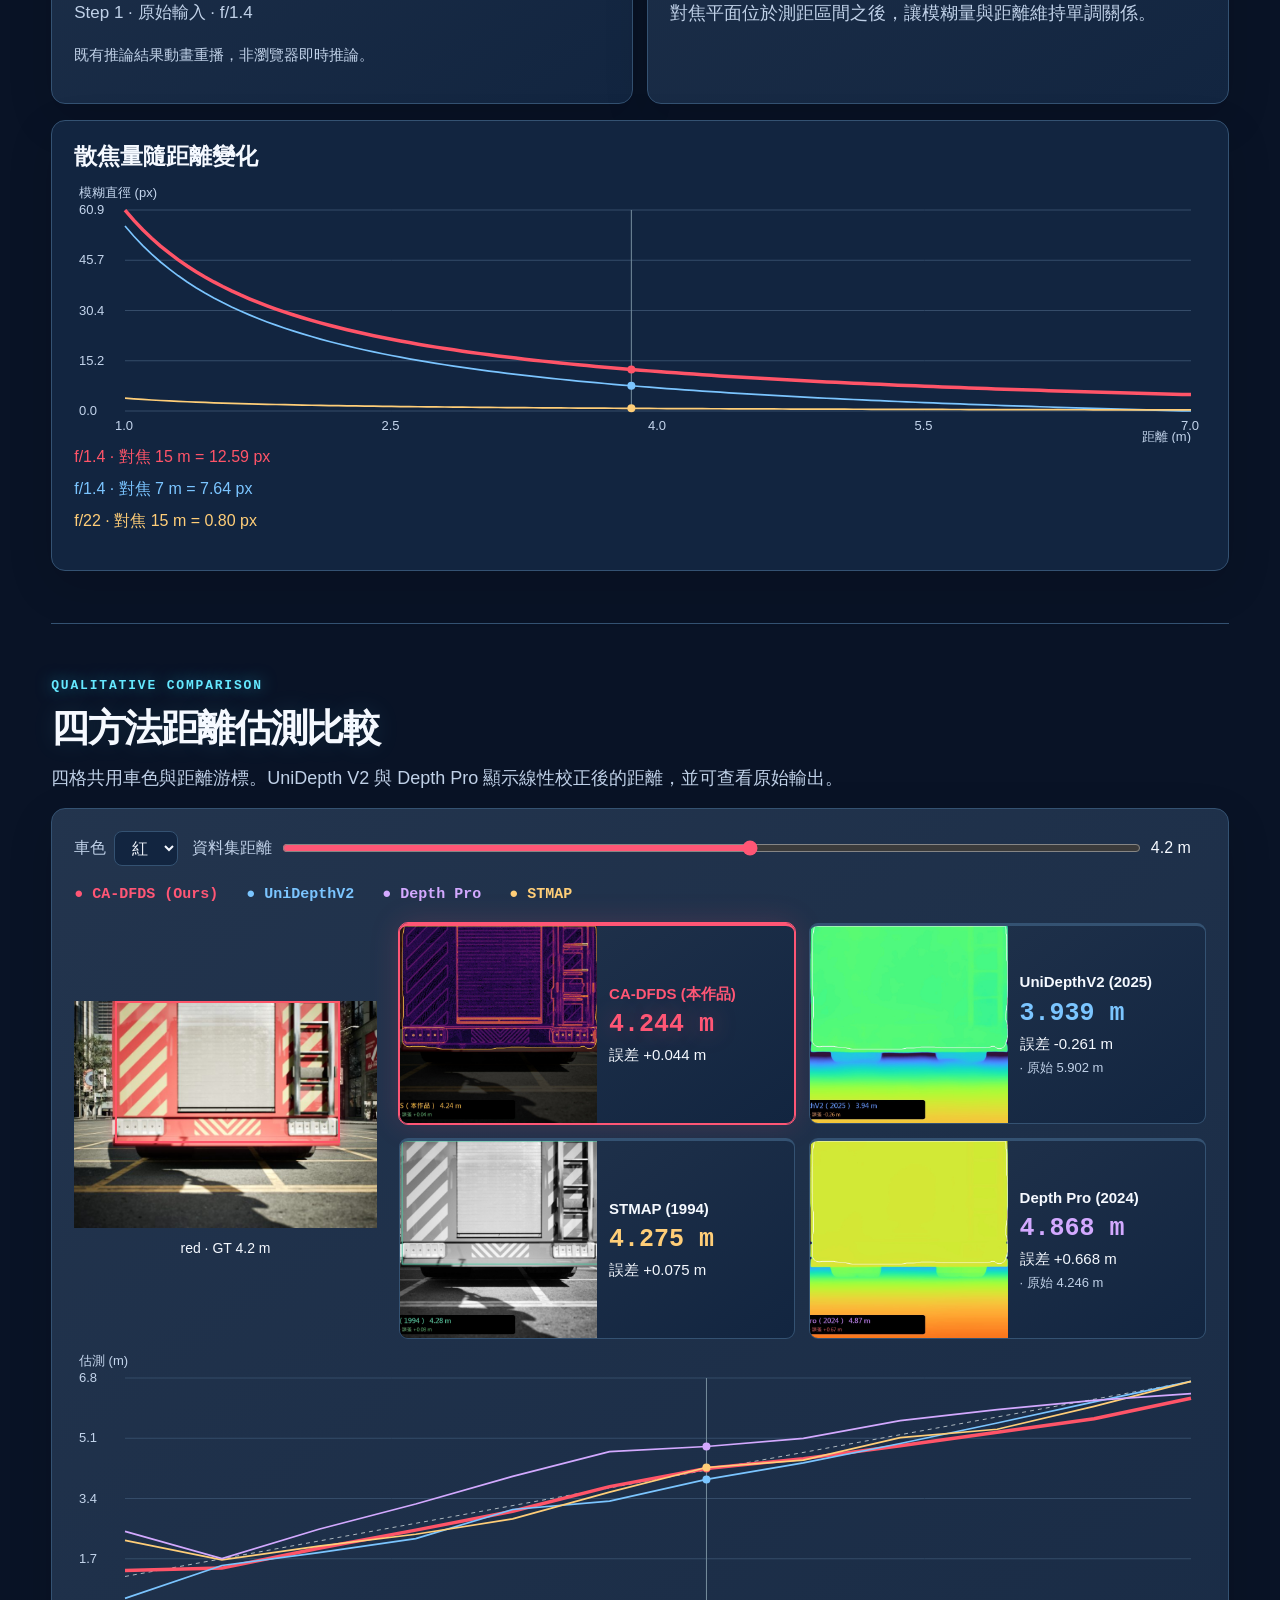
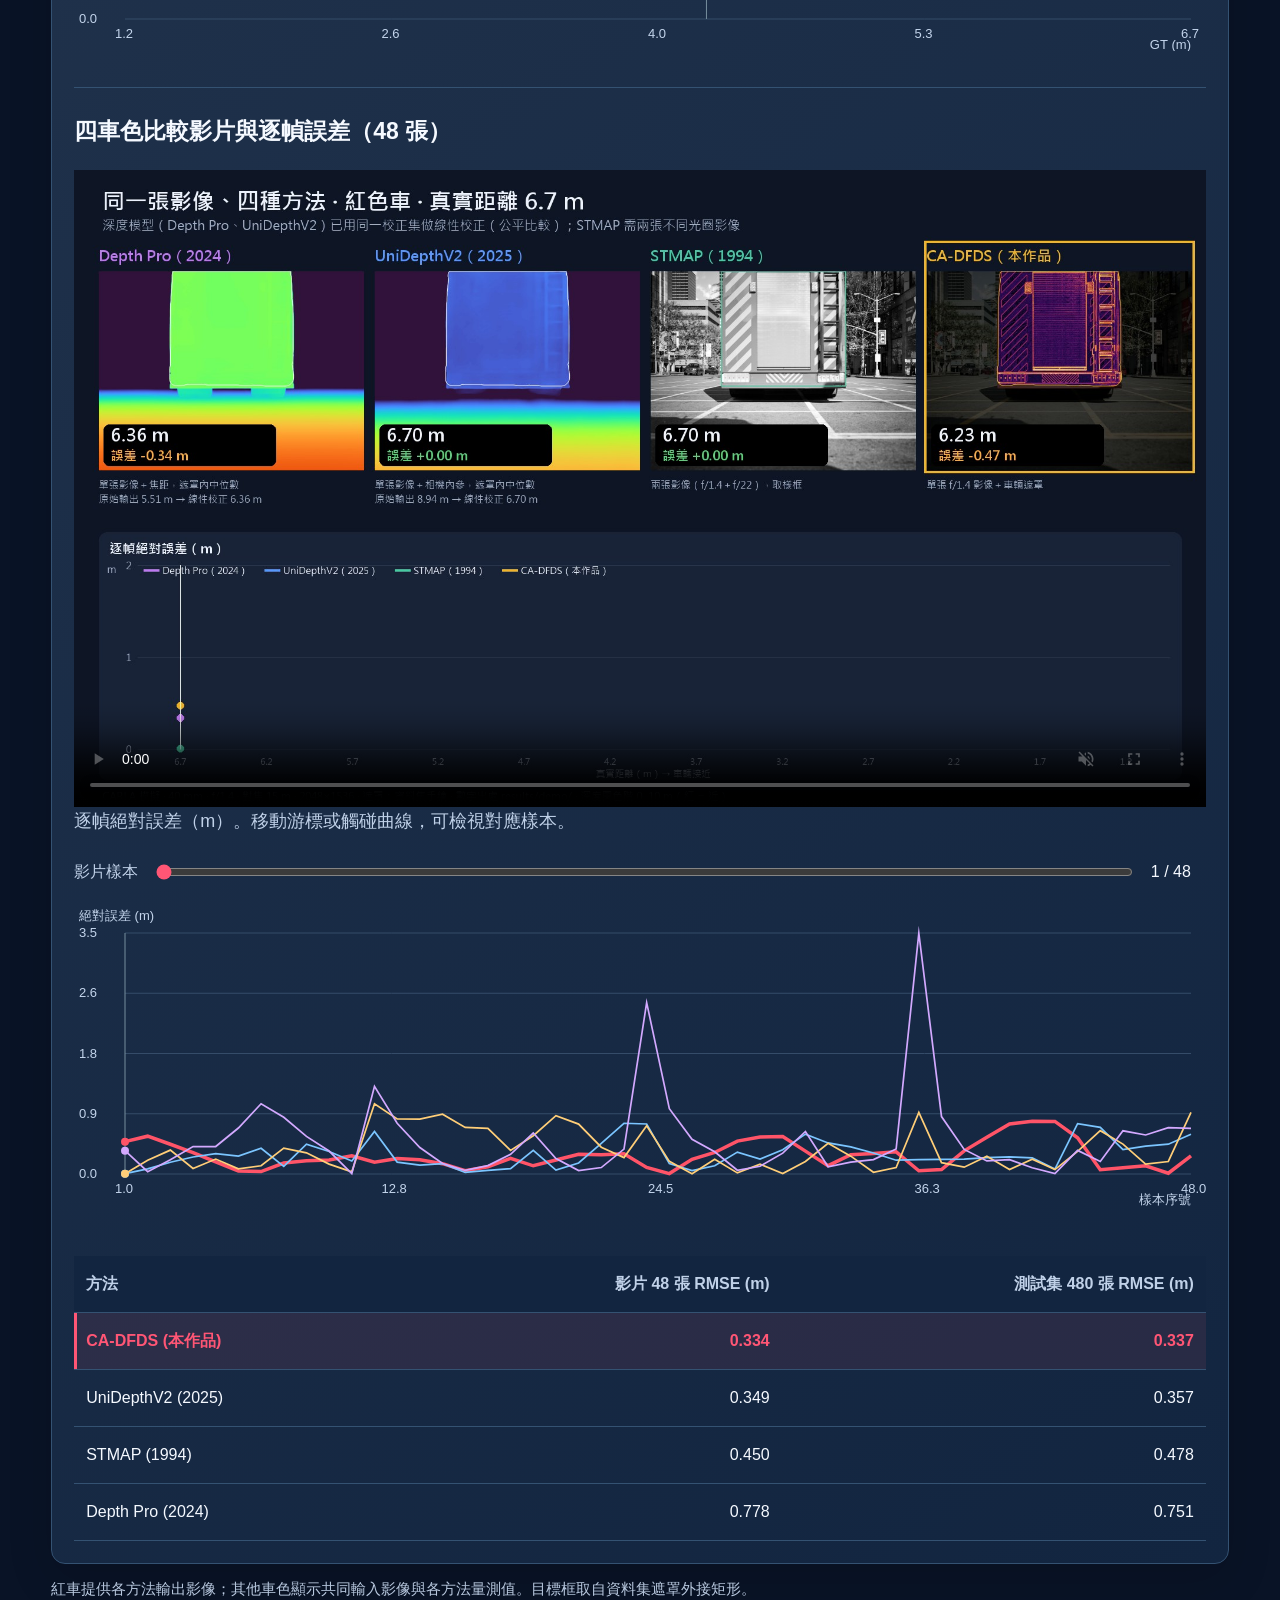
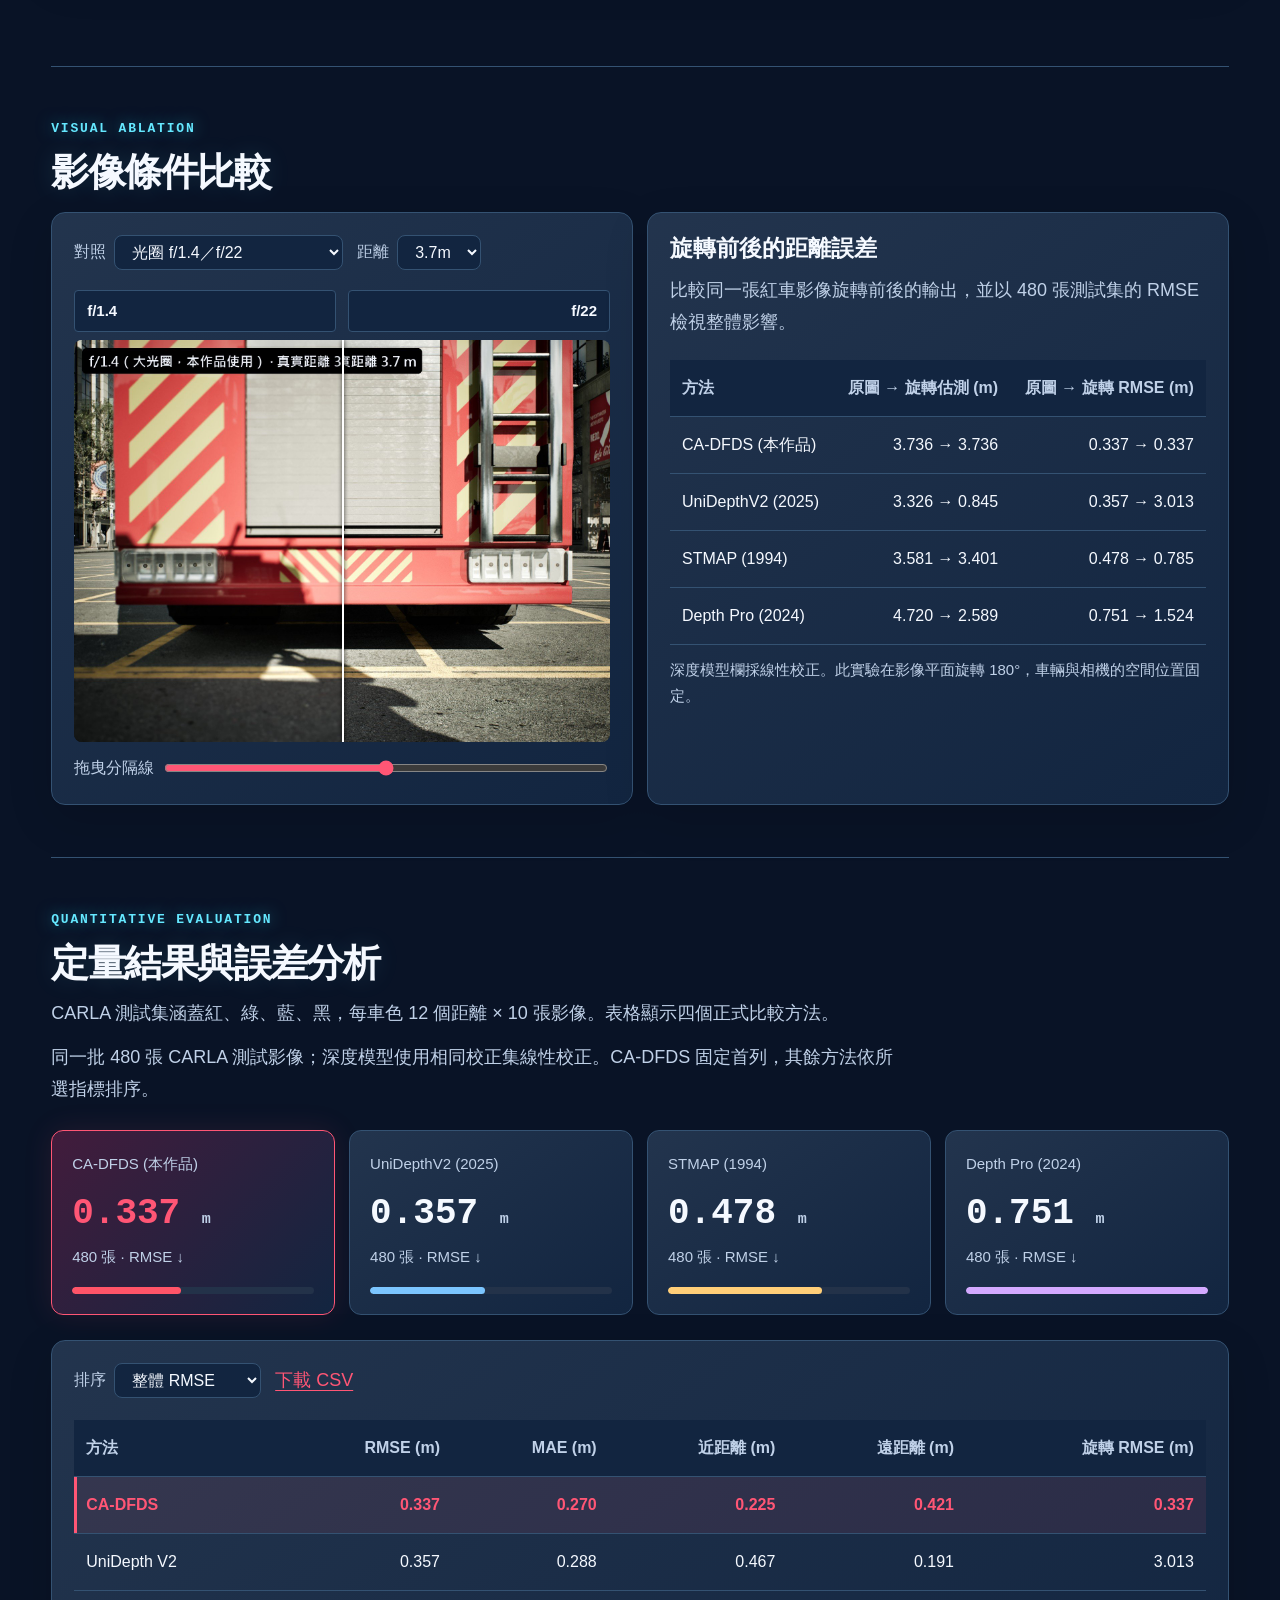
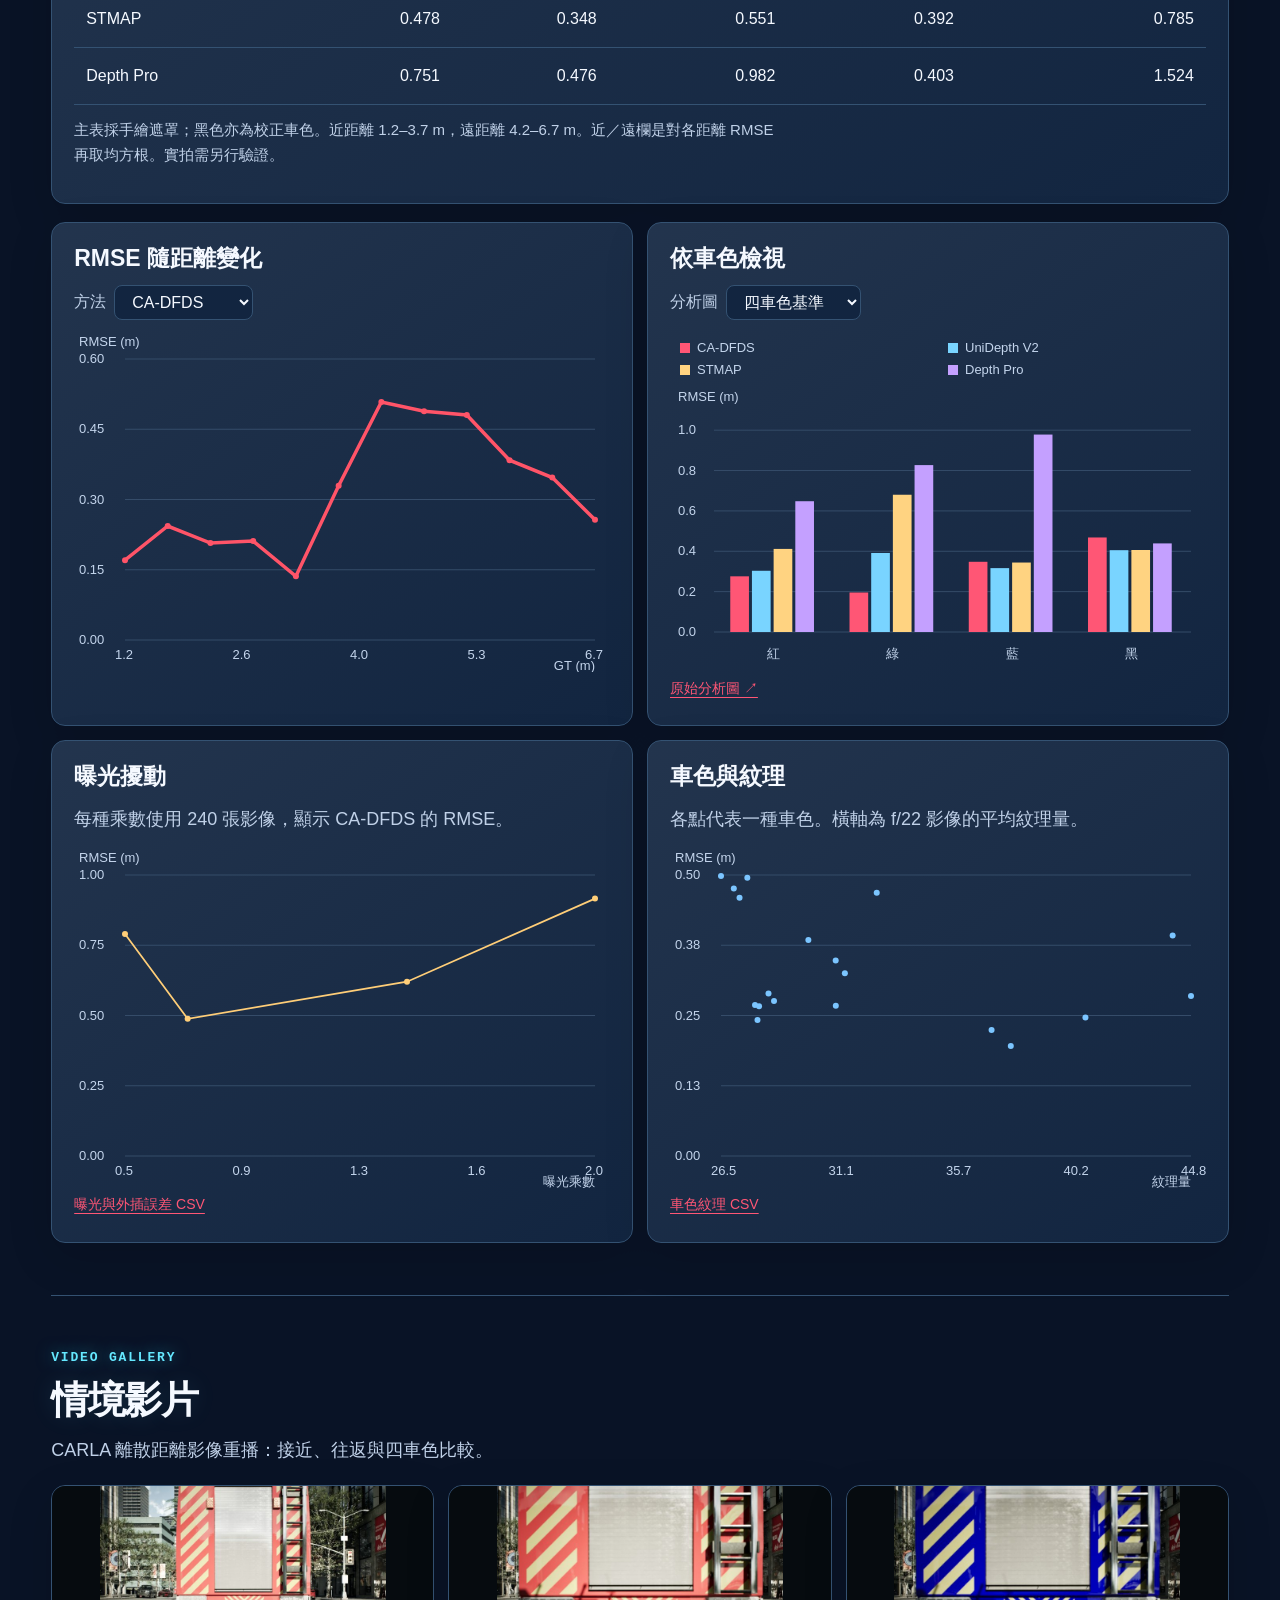
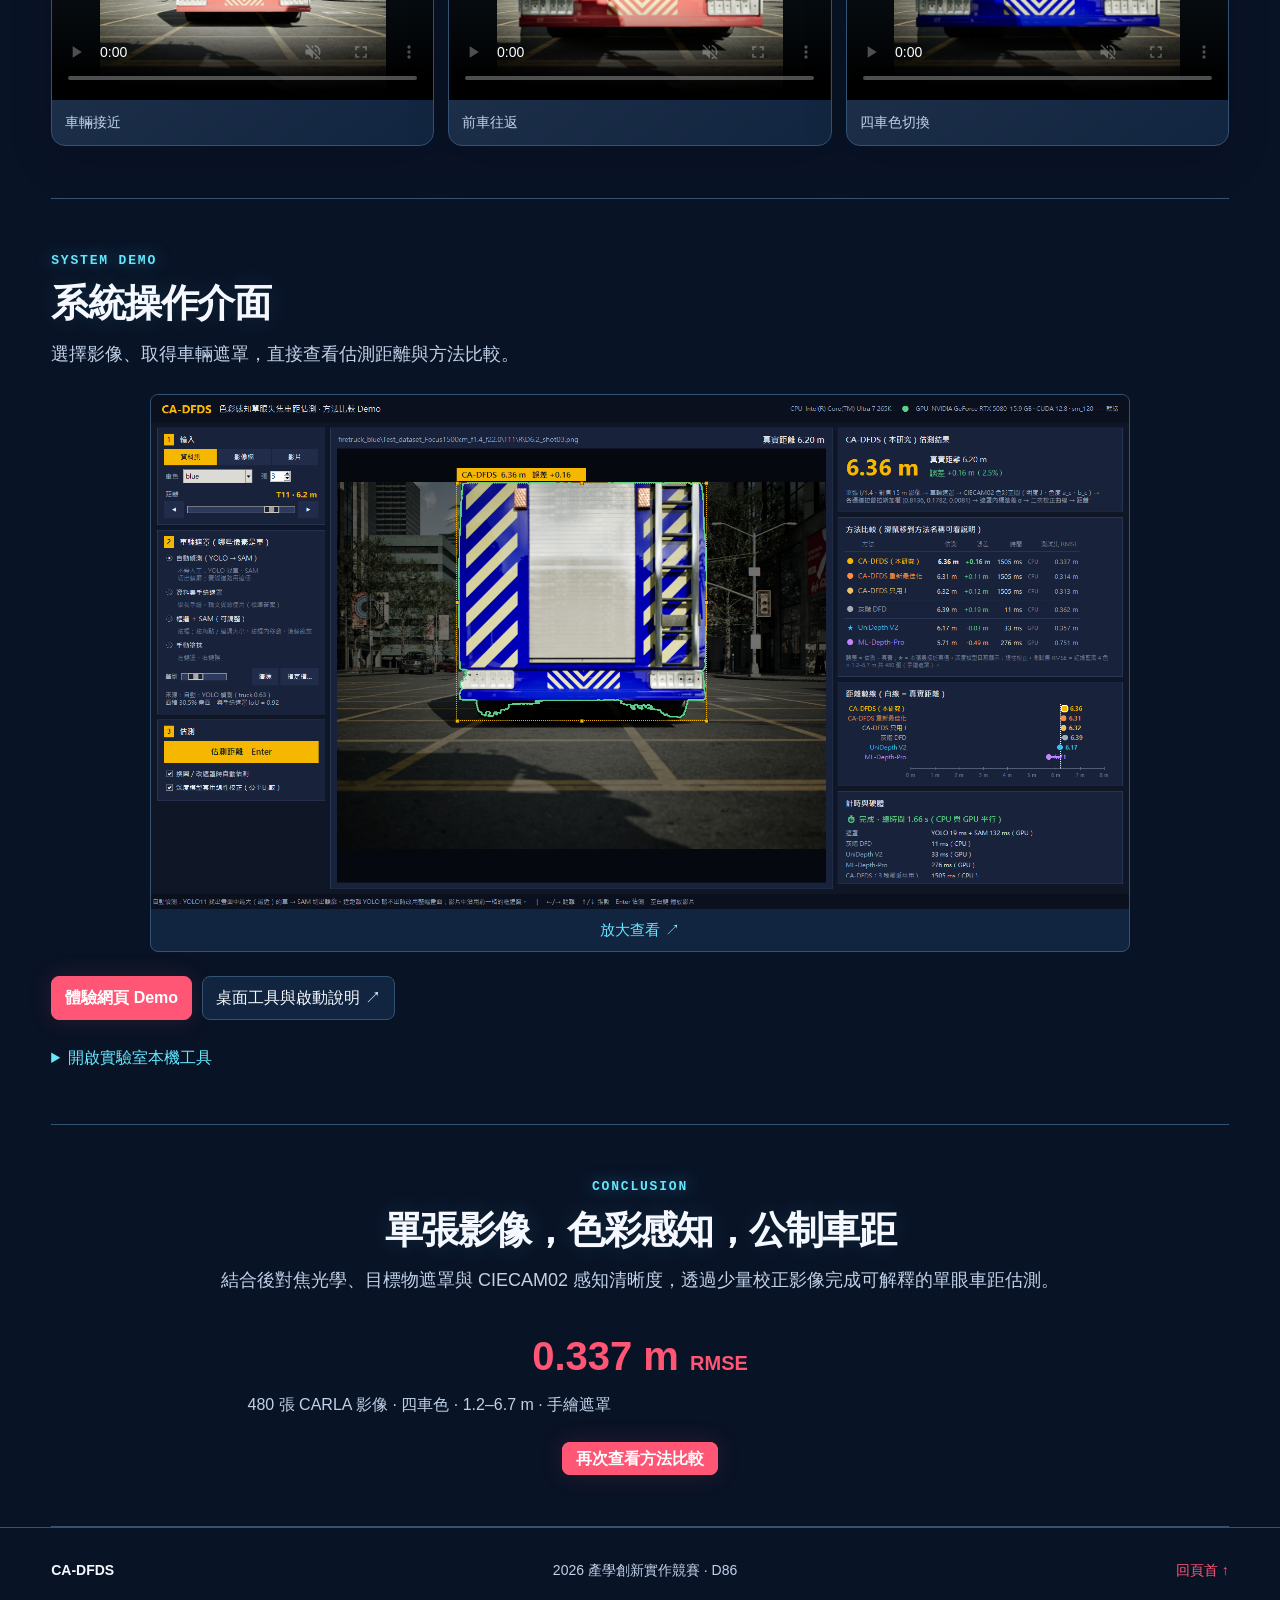
==== commit 10edf55b: "Make QR demo readable and animate five-stage distance pipeline" ====
--- a/docs/index.html
+++ b/docs/index.html
@@ -7,7 +7,7 @@
   <title>CA-DFDS — 單眼散焦測距</title>
   <link rel="stylesheet" href="assets/unified.css">
   <script src="assets/unified-demo.js" defer></script>
-<link rel="stylesheet" href="assets/unified-polish.css"><script src="assets/language.js" defer></script><script src="assets/experience.js" defer></script><link rel="stylesheet" href="assets/luminous.css"><script src="assets/luminous.js" defer></script></head>
+<link rel="stylesheet" href="assets/unified-polish.css"><script src="assets/language.js" defer></script><script src="assets/experience.js" defer></script><link rel="stylesheet" href="assets/luminous.css"><script src="assets/luminous.js" defer></script><link rel="stylesheet" href="assets/mobile-demo.css"><script src="assets/mobile-demo.js" defer></script></head>
 <body><div class="ambient" aria-hidden="true"><i></i><i></i><i></i></div>
 <header><nav aria-label="頁面導覽">
   <a class="brand" href="#top">CA<span>–</span>DFDS</a>
@@ -18,7 +18,7 @@
     <div class="hero-copy"><p class="venue">2026 產學創新實作競賽 · D86</p>
       <p class="eyebrow">MONOCULAR DEPTH FROM DEFOCUS</p>
       <div class="title-row"><h1>CA-DFDS</h1><div class="title-logos" aria-label="Affiliations"><a class="logo-seal" href="https://www.ntu.edu.tw/" aria-label="National Taiwan University"><img src="assets/logo-ntu.png" alt="臺大校徽"></a><a class="logo-rit" href="https://www.rit.edu/" aria-label="Rochester Institute of Technology"><img src="assets/logo-rit.png" alt="RIT"></a><a class="logo-seal" href="https://www.ncue.edu.tw/" aria-label="National Changhua University of Education"><img src="assets/logo-ncue.png" alt="彰師大校徽"></a></div></div><p class="project-subtitle">單眼失焦車距估測系統</p>
-      <p>CA-DFDS 從固定光圈與對焦設定下的車身清晰度估測距離。在 CARLA 資料上，逐幀查看輸入、清晰度與估測結果。</p>
+      <p>單張影像估測車距。結合色彩感知與物理光學，在 480 張 CARLA 影像達到 0.337 m RMSE。</p>
       <div class="paper-authors"><span>Yu-Sen Wang<sup>1</sup></span><a href="https://www.rit.edu/directory/clkiee-chunghui-kuo">Chunghui Kuo<sup>2</sup></a><a href="https://xn--zwq108c.tw/research/">Chieh-Lun Yang<sup>3</sup></a><a href="https://people.csie.ncue.edu.tw/icchang/">Ing-Chau Chang<sup>3</sup></a></div><p class="affiliations"><span><sup>1</sup> 國立臺灣大學</span><span><sup>2</sup> Rochester Institute of Technology</span><span><sup>3</sup> 國立彰化師範大學</span></p><div class="actions"><a class="button primary" href="#compare">開啟互動比較</a><a class="button" href="#method">系統架構</a></div>
     </div>
     <div class="hero-media" id="video">
@@ -44,23 +44,23 @@
 <section id="method">
     <p class="eyebrow">METHOD</p><h2>系統架構與推論流程</h2>
     <p>以 SAM 取得目標物遮罩，將單張失焦影像轉為 CIECAM02 色彩通道，在遮罩內計算加權拉普拉斯響應的標準差，再由校正曲線輸出距離。本頁 CARLA 評測採手繪遮罩。</p>
-    <figure class="architecture"><a href="assets/arch_fix.jpg" target="_blank" rel="noopener"><img src="assets/arch_fix.jpg" width="2000" height="1538" alt="CA-DFDS 系統架構：影像取得、目標分割、色彩感知清晰度與距離校正" loading="lazy"></a></figure><div class="grid two">
+    <div class="method-map"><article data-method-node="0"><span class="step-number">STEP 1</span><h3>輸入影像</h3><div class="formula">f/1.4 · 15 m</div><p>單張影像、固定光圈與後對焦設定。</p><svg viewBox="0 0 200 10" aria-hidden="true"><path d="M0 5H200"/></svg></article><article data-method-node="1"><span class="step-number">STEP 2</span><h3>目標遮罩</h3><div class="formula">M(x, y)</div><p>限定車輛區域，減少背景混合。</p><svg viewBox="0 0 200 10" aria-hidden="true"><path d="M0 5H200"/></svg></article><article data-method-node="2"><span class="step-number">STEP 3</span><h3>色彩轉換</h3><div class="formula">RGB → J, a꜀, b꜀</div><p>保留明度與色彩邊緣資訊。</p><svg viewBox="0 0 200 10" aria-hidden="true"><path d="M0 5H200"/></svg></article><article data-method-node="3"><span class="step-number">STEP 4</span><h3>感知清晰度</h3><div class="formula">σ = Stdₘ(Σ wᵢ ∇²Cᵢ)</div><p>加權拉普拉斯響應，在遮罩內量測。</p><svg viewBox="0 0 200 10" aria-hidden="true"><path d="M0 5H200"/></svg></article><article data-method-node="4"><span class="step-number">STEP 5</span><h3>距離輸出</h3><div class="formula">d̂ = f(σ)</div><p>以校正曲線換算公尺距離。</p><svg viewBox="0 0 200 10" aria-hidden="true"><path d="M0 5H200"/></svg></article></div><p class="calibration-note">離線校正：以已知距離影像，交替最佳化色彩通道權重與距離映射。</p><details class="original-figure"><summary>完整系統架構圖</summary><figure class="architecture"><a href="assets/arch_fix.jpg" target="_blank" rel="noopener"><img src="assets/arch_fix.jpg" width="2000" height="1538" alt="CA-DFDS 系統架構：影像取得、目標分割、色彩感知清晰度與距離校正" loading="lazy"></a></figure></details><div class="grid two">
       <article class="card">
         <h3>推論流程動畫</h3>
         <div class="controls"><label>樣本 <select id="step-distance"><option>1.2m</option><option selected>3.7m</option><option>6.7m</option></select></label><label class="stretch">處理步驟 <input id="step" type="range" min="0" max="6" value="0"></label></div>
-        <img id="step-image" alt="推論中間結果" role="button" tabindex="0" aria-label="Pause or resume inference replay">
+        <div class="step-visual"><img id="step-image" alt="推論中間結果" role="button" tabindex="0" aria-label="Pause or resume inference replay"><span id="step-box" hidden></span><strong id="step-tag" hidden></strong></div><div id="step-result" hidden><span>估測距離<strong id="step-pred"></strong></span><span>真實距離<strong id="step-gt"></strong></span><span>誤差<strong id="step-error"></strong></span></div>
         <div id="pipeline" class="pipeline" aria-label="推論流程"></div><p id="step-text"></p><button id="step-play" aria-pressed="true" hidden>暫停流程</button><p class="note">既有推論結果動畫重播，非瀏覽器即時推論。</p>
       </article>
       <article class="card">
-        <h3>拍攝幾何</h3>
-        <label>檢視 <select id="view"><option value="camera_views.jpg">車載相機／側視與俯視示意</option><option value="camera_setup.jpg">鏡頭與距離設定</option></select></label>
-        <img id="camera-image" src="assets/demo/C-B1_camera_setup/camera_views.jpg" alt="CARLA 拍攝視角">
-        <p>40 mm 鏡頭、36 mm 感光面、對焦 15 m，相機高度 0.8 m。側面與俯視為示意圖。</p>
+        <h3>鏡頭與測距設定</h3>
+        <select id="view" hidden><option value="camera_views.jpg">camera_views.jpg</option></select>
+        <div class="camera-spec"><span><b>40 mm</b><small>鏡頭焦距</small></span><span><b>f/1.4</b><small>光圈</small></span><span><b>15 m</b><small>對焦平面</small></span></div><svg class="camera-diagram" viewBox="0 0 600 190" role="img" aria-label="Camera, vehicle measuring interval and rear focus plane"><path class="ray" d="M50 100L530 25M50 100L530 170"/><path class="axis" d="M50 100H550"/><rect x="20" y="79" width="45" height="42" rx="7"/><path class="focus-plane" d="M530 20V175"/><path class="interval" d="M120 150H350"/><g class="car-symbol"><path d="M200 100V78L212 58H254L269 78V100Z"/><circle cx="213" cy="102" r="7"/><circle cx="257" cy="102" r="7"/></g><text x="235" y="180" text-anchor="middle">1.2–6.7 m</text><text x="530" y="14" text-anchor="middle">15 m</text></svg><button class="image-zoom" data-zoom="camera-image" aria-label="Enlarge camera views"><img id="camera-image" src="assets/demo/C-B1_camera_setup/camera_views.jpg" alt="CARLA 拍攝視角"><span>放大查看 ↗</span></button>
+        <p>對焦平面位於測距區間之後，讓模糊量與距離維持單調關係。</p>
       </article>
     </div>
     <div class="card optics">
       <h3>散焦量隨距離變化</h3>
-      <label>物體距離 <input id="optics" type="range" min="1" max="7" step="0.05" value="3.7"><output id="optics-value"></output></label>
+      <label class="optics-control">物體距離 <input id="optics" type="range" min="1" max="7" step="0.05" value="3.7"><output id="optics-value"></output></label>
       <canvas id="optics-chart" role="img" aria-label="薄透鏡模型的模糊直徑曲線"></canvas>
       <p id="optics-readout"></p>
     </div>
@@ -76,9 +76,9 @@
 <div class="legend" id="method-legend"><span class="ours-label">● CA-DFDS (Ours)</span><span style="color:#7bc5ff">● UniDepthV2</span><span style="color:#d3a9ff">● Depth Pro</span><span style="color:#ffce78">● STMAP</span></div><div class="comparison-stage" id="comparison-stage" role="button" tabindex="0" aria-label="Pause or resume sample replay">      <figure class="source-input"><div class="vehicle-frame"><img id="vehicle-input" alt="CARLA 輸入影像"><span id="vehicle-box" aria-hidden="true"></span></div><figcaption id="vehicle-caption"></figcaption></figure><div class="grid four" id="method-cards"></div>
 </div>      <canvas id="compare-chart" role="img" aria-label="各方法估測距離與真值曲線"></canvas>
       <div class="comparison-details"><h3>四車色比較影片與逐幀誤差（48 張）</h3><video id="comparison-video" controls playsinline preload="metadata" src="assets/demo/C-E1_method_compare/video.mp4" poster="assets/demo/C-E1_method_compare/poster.jpg"></video>
-      <p>逐幀絕對誤差（m）。點擊曲線可跳至對應樣本。</p>
+      <p>逐幀絕對誤差（m）。移動游標或觸碰曲線，可檢視對應樣本。</p>
       <label>影片樣本 <input id="video-frame" type="range" min="1" max="48" value="1"><output id="video-frame-value"></output></label><canvas id="video-chart" role="img" aria-label="影片逐幀絕對誤差"></canvas>
-      <div class="table-scroll"><table id="rmse"></table></div></div>
+      <p id="video-hover" class="chart-readout"></p><div class="table-scroll"><table id="rmse"></table></div></div>
     </div>
     <p class="note">紅車提供各方法輸出影像；其他車色顯示共同輸入影像與各方法量測值。目標框取自資料集遮罩外接矩形。</p>
   </section>
@@ -116,13 +116,9 @@
 <section id="gallery">
     <p class="eyebrow">VIDEO GALLERY</p><h2>情境影片</h2>
     <p>CARLA 離散距離影像重播：接近、往返與四車色比較。</p>
-    <div class="grid three" id="videos"></div><details class="full-intro"><summary>完整作品介紹</summary><video controls playsinline preload="none" src="assets/intro.mp4" poster="assets/intro_poster.jpg"></video></details>
+    <div class="grid three" id="videos"></div>
   </section>
-<section id="speed">
-    <p class="eyebrow">RUNTIME</p><h2>推論速度</h2>
-    <p>RTX 5080 + Intel Core Ultra 7 265K，紅消防車 30 張影像，沿用既有遮罩。下表的 FPS 與延遲中位數各自取自量測來源。</p>
-    <div class="card"><div class="table-scroll"><table id="timing"></table></div><p id="mask-timing"></p></div>
-  </section>
+<section id="system-demo"><p class="eyebrow">SYSTEM DEMO</p><h2>系統操作介面</h2><p>選擇影像、取得車輛遮罩，直接查看估測距離與方法比較。</p><button class="image-zoom" data-zoom="gui-preview" aria-label="Enlarge system interface"><img id="gui-preview" src="assets/gui-desktop.png" alt="CA-DFDS 桌面 GUI：車輛遮罩與距離結果" loading="lazy"><span>放大查看 ↗</span></button><div class="actions"><a class="button primary" href="#compare">體驗網頁 Demo</a><a class="button" href="https://github.com/DreamerForJay/CA-DFDS-finals/blob/main/docs/GUI_DEMO.md" target="_blank" rel="noopener">桌面工具與啟動說明 ↗</a></div><details class="local-tool"><summary>開啟實驗室本機工具</summary><p>需在已安裝模型與資料的電腦啟動；公開網站提供樣本重播。</p><code>run_gui_new.bat</code><p>桌面 GUI：<code>run_gui_new.bat --desktop</code></p><p><a href="http://127.0.0.1:8765/" target="_blank" rel="noopener">已啟動：開啟本機網頁 ↗</a></p></details></section><section id="conclusion"><p class="eyebrow">CONCLUSION</p><h2>單張影像，色彩感知，公制車距</h2><p>結合後對焦光學、目標物遮罩與 CIECAM02 感知清晰度，透過少量校正影像完成可解釋的單眼車距估測。</p><div class="conclusion-results"><strong>0.337 m <span>RMSE</span></strong><p>480 張 CARLA 影像 · 四車色 · 1.2–6.7 m · 手繪遮罩</p></div><a class="button primary" href="#compare">再次查看方法比較</a></section>
 
-</main>
+</main><dialog id="image-dialog"><button id="close-image" aria-label="Close enlarged image">×</button><div class="zoom-scroll"><img id="zoomed-image" alt=""></div></dialog>
 <footer><strong>CA-DFDS</strong><span>2026 產學創新實作競賽 · D86</span><a href="#top">回頁首 ↑</a></footer></body></html>
--- a/docs/assets/mobile-demo.css
+++ b/docs/assets/mobile-demo.css
@@ -0,0 +1,6 @@
+/* QR-first reading: readable labels, compact diagrams and touch targets. */
+.method-map{display:grid;grid-template-columns:repeat(5,minmax(0,1fr));gap:12px;margin:28px 0 14px}.method-map article{padding:20px 16px;border:1px solid var(--line);border-radius:12px;min-width:0;background:var(--panel);position:relative;overflow:hidden;transition:border-color .25s,box-shadow .25s}.method-map article.active{border-color:var(--accent);box-shadow:0 0 22px #ff567530}.method-map h3{font-size:20px;margin:10px 0}.method-map p{font-size:16px;line-height:1.65;margin:12px 0 0}.step-number{font:600 13px Consolas,monospace;color:var(--cyan)}.formula{font-family:Cambria,Georgia,serif;font-size:19px;overflow-wrap:anywhere;color:var(--ink)}.method-map svg{position:absolute;bottom:0;left:0;width:100%;height:6px}.method-map path{stroke:var(--cyan);stroke-width:2;stroke-dasharray:32 80;animation:method-signal 3s linear infinite;opacity:.4}.method-map .active path{stroke:var(--accent);opacity:1}@keyframes method-signal{to{stroke-dashoffset:-224}}.calibration-note{font-size:16px;border-left:3px solid var(--accent);padding-left:16px}.original-figure{margin:20px 0 28px}.original-figure summary,.local-tool summary{cursor:pointer;color:var(--cyan);font-size:16px}.original-figure .architecture{max-width:1100px;margin:20px auto}.pipeline button{padding:10px 6px;display:flex;flex-direction:column;align-items:center;justify-content:center;gap:5px;min-height:64px}.pipeline button small{font:12px Consolas,monospace;color:var(--cyan)}.pipeline button span{font-size:15px}.step-visual{position:relative;aspect-ratio:16/10;margin:14px 0}.step-visual #step-image{width:100%;height:100%;margin:0;object-fit:fill}.step-visual:has(#step-box:not([hidden])){aspect-ratio:16/9}.step-visual:has(#step-box:not([hidden])) #step-image{object-fit:fill}#step-box{position:absolute;border:3px solid var(--accent);box-shadow:0 0 14px #ff567560;pointer-events:none}#step-tag{position:absolute;top:12px;left:12px;background:#961831ed;color:#fff;padding:5px 10px;font-size:18px;pointer-events:none}#step-result{display:grid;grid-template-columns:repeat(3,1fr);gap:10px;margin:18px 0}#step-result span{font-size:14px;color:var(--muted)}#step-result strong{display:block;font-size:21px;color:var(--ink)}#step-result span:first-child strong{color:var(--accent)}#step-text{min-height:0;margin:14px 0;font-size:17px}.camera-spec{display:grid;grid-template-columns:repeat(3,1fr);gap:10px;margin-top:24px}.camera-spec span{text-align:center}.camera-spec b{font-size:24px;display:block;color:var(--cyan)}.camera-spec small{font-size:15px;display:block}.camera-diagram{width:100%;height:auto;margin:16px 0;overflow:visible}.camera-diagram rect,.car-symbol path{fill:var(--panel);stroke:var(--cyan);stroke-width:3}.car-symbol circle{fill:var(--accent)}.camera-diagram .ray{fill:none;stroke:var(--cyan);stroke-width:1.5;opacity:.5}.camera-diagram .axis{stroke:var(--line);stroke-width:2;stroke-dasharray:5}.camera-diagram .focus-plane{stroke:var(--accent);stroke-width:3;stroke-dasharray:8 6}.camera-diagram .interval{stroke:var(--cyan);stroke-width:5}.camera-diagram text{fill:var(--ink);font:21px Segoe UI,sans-serif}.image-zoom{display:block;position:relative;background:var(--panel);border:1px solid var(--line);padding:0;width:100%;overflow:hidden;cursor:zoom-in}.image-zoom img{width:100%;height:auto;display:block}.image-zoom #camera-image{aspect-ratio:auto;margin:0}.image-zoom>span{display:block;padding:8px;font-size:15px;color:var(--cyan)}.optics-control{display:none}#optics-chart,#video-chart{cursor:crosshair;touch-action:pan-y}#optics-readout{display:grid;gap:4px;font-size:16px}.chart-readout{font-size:16px;min-height:28px;color:var(--accent)}#system-demo .image-zoom{max-width:980px;margin:24px auto}#system-demo .actions{margin:22px 0}.local-tool{margin-top:24px}.local-tool code{display:block;padding:12px;background:var(--panel);border:1px solid var(--line);border-radius:8px}.conclusion-results{margin:24px 0}.conclusion-results strong{font-size:40px;color:var(--accent)}.conclusion-results strong span{font-size:20px}.conclusion-results p{font-size:16px}#conclusion{text-align:center}#conclusion>p{margin-inline:auto}.hero-copy>p:not(.venue):not(.eyebrow):not(.project-subtitle):not(.affiliations){font-size:18px}.hero .actions{margin-top:16px}.nav-tools button{min-height:38px;width:38px}.nav-tools #language{width:44px}.note{font-size:15px}.chart-tooltip{font-size:16px}dialog{max-width:96vw;width:1200px;max-height:94dvh;padding:54px 12px 12px;border:1px solid var(--line);border-radius:14px;background:var(--bg);color:var(--ink)}dialog::backdrop{background:#030814dd;backdrop-filter:blur(5px)}#close-image{position:absolute;right:10px;top:8px;width:40px;height:40px;padding:0;font-size:27px}.zoom-scroll{overflow:auto;max-height:calc(90dvh - 80px)}.zoom-scroll img{display:block;width:100%;height:auto;min-width:850px;max-width:none}.zoom-scroll{touch-action:pan-x pan-y pinch-zoom}
+@media(max-width:1100px){.method-map{grid-template-columns:repeat(3,minmax(0,1fr))}.pipeline{grid-template-columns:repeat(4,1fr)}}
+@media(max-width:700px){body{font-size:17px}.hero{padding-top:22px;gap:20px}.hero .venue{font-size:13px;margin-bottom:10px}.hero .eyebrow{display:none}.hero .project-subtitle{font-size:22px;margin:12px 0}.hero-copy>p:not(.venue):not(.eyebrow):not(.project-subtitle):not(.affiliations){font-size:17px;line-height:1.7}.hero .affiliations{font-size:14px}.paper-authors{font-size:16px;margin-top:16px}.hero h1{font-size:42px}.title-row{gap:12px}.hero .actions .button{font-size:16px}.hero-media p{font-size:14px}.nav-links a{font-size:15px}.nav-links{gap:18px}.scrolled nav{min-height:48px}.method-map{grid-template-columns:1fr;gap:10px}.method-map article{display:grid;grid-template-columns:65px 1fr;column-gap:12px;padding:16px}.method-map .step-number{grid-column:1;grid-row:1/4;align-self:center;font-size:14px}.method-map h3{grid-column:2;font-size:21px;margin:0 0 6px}.method-map .formula{grid-column:2;font-size:20px}.method-map p{grid-column:2;font-size:16px;margin-top:8px}.pipeline{grid-template-columns:repeat(4,minmax(0,1fr));gap:6px}.pipeline button span{font-size:15px}.pipeline button small{font-size:12px}.pipeline button{padding:8px 3px}.controls label,label{font-size:16px}select{font-size:16px;max-width:100%}.metrics strong{font-size:27px}.metrics span{font-size:14px}h2{font-size:29px;line-height:1.4}h3{font-size:23px}.card{padding:18px}.camera-spec b{font-size:23px}.camera-spec small{font-size:15px}#step-result{gap:7px}#step-result strong{font-size:19px}#step-result span{font-size:14px}#step-tag{font-size:16px;top:8px;left:8px}.comparison-stage .method-panel b{font-size:15px}.comparison-stage .method-panel figcaption{padding:10px}.comparison-stage .method-panel strong{font-size:24px}.comparison-stage .method-panel small{font-size:14px}.comparison-stage .four{gap:12px}.method-panel figcaption span{font-size:15px}.note{font-size:15px}.camera-diagram text{font-size:24px}.conclusion-results strong{font-size:36px}#system-demo .actions{display:grid;grid-template-columns:1fr;gap:12px}#system-demo .actions a{text-align:center}.legend{font-size:15px;gap:8px 16px}.zoom-scroll img{min-width:900px}#image-dialog{max-width:98vw;padding-inline:8px}.chart-readout{font-size:16px}html[lang=en] .pipeline button span{font-size:14px}.nav-tools{gap:5px}}
+.pipeline{grid-template-columns:repeat(5,minmax(0,1fr))}.pipeline button span{font-size:15px}.pipeline button small{font-size:12px}@media(max-width:700px){.pipeline{grid-template-columns:repeat(5,minmax(0,1fr));gap:5px}.pipeline button span{font-size:14px}.pipeline button small{font-size:11px}.pipeline button{padding:10px 1px}html[lang=en] .pipeline button span{font-size:13px;overflow-wrap:anywhere}.hero-copy>p:not(.venue):not(.eyebrow):not(.project-subtitle):not(.affiliations){margin-block:14px}}
+@media(max-width:700px){.pipeline{grid-template-columns:repeat(3,minmax(0,1fr));gap:7px}.pipeline button span,html[lang=en] .pipeline button span{font-size:15px}.pipeline button small{font-size:12px}}
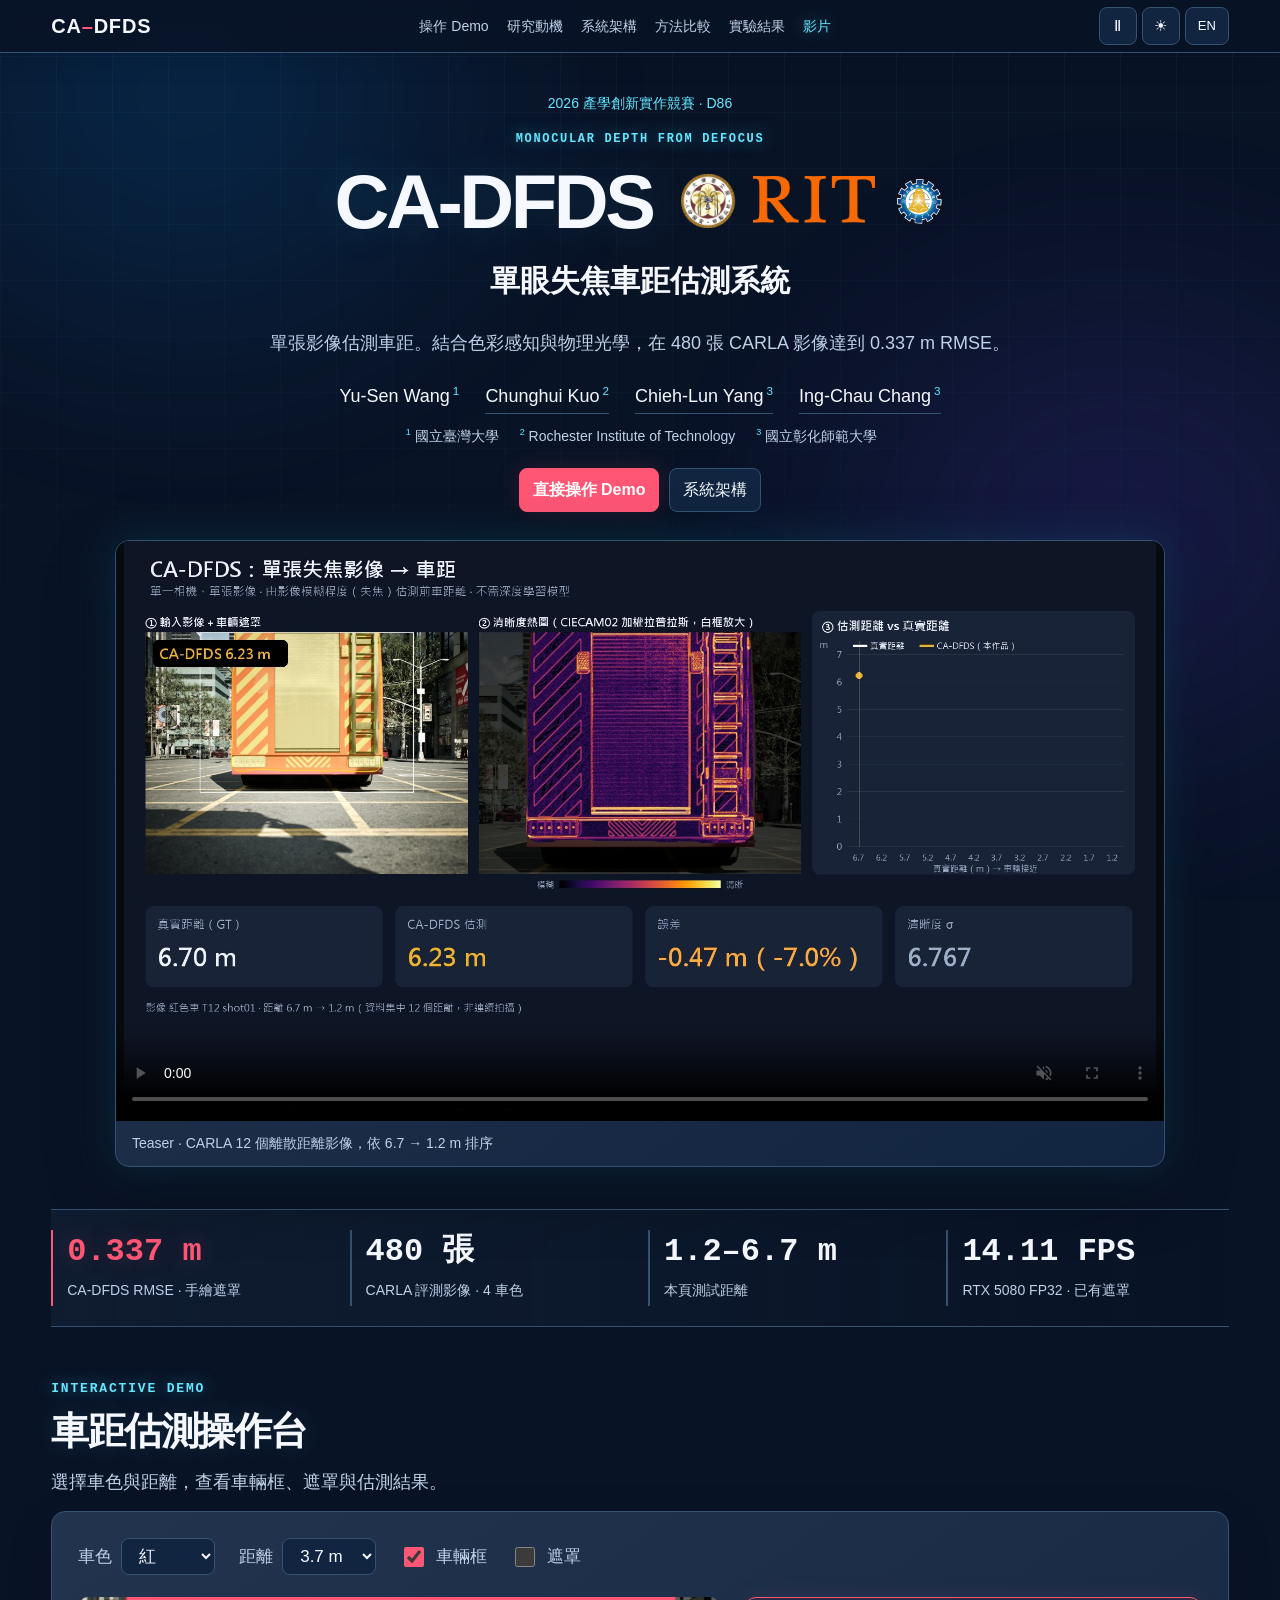
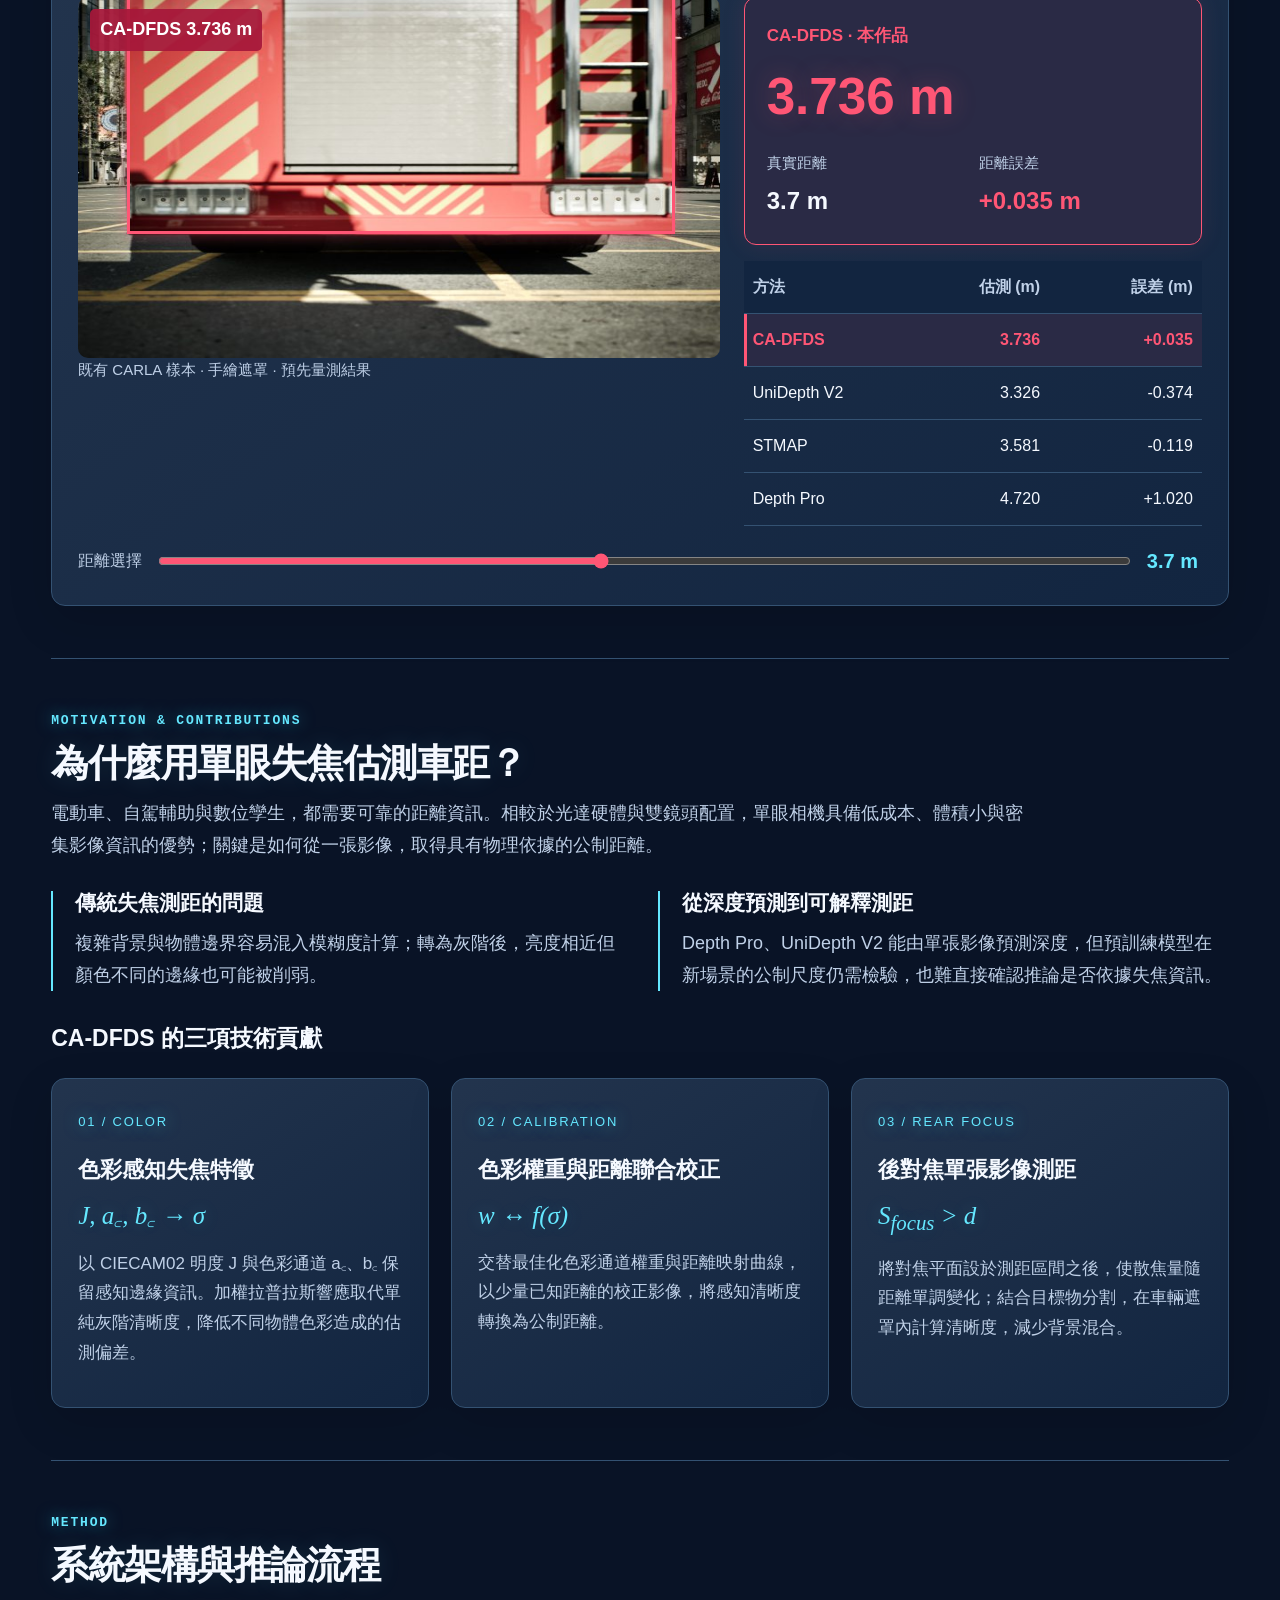
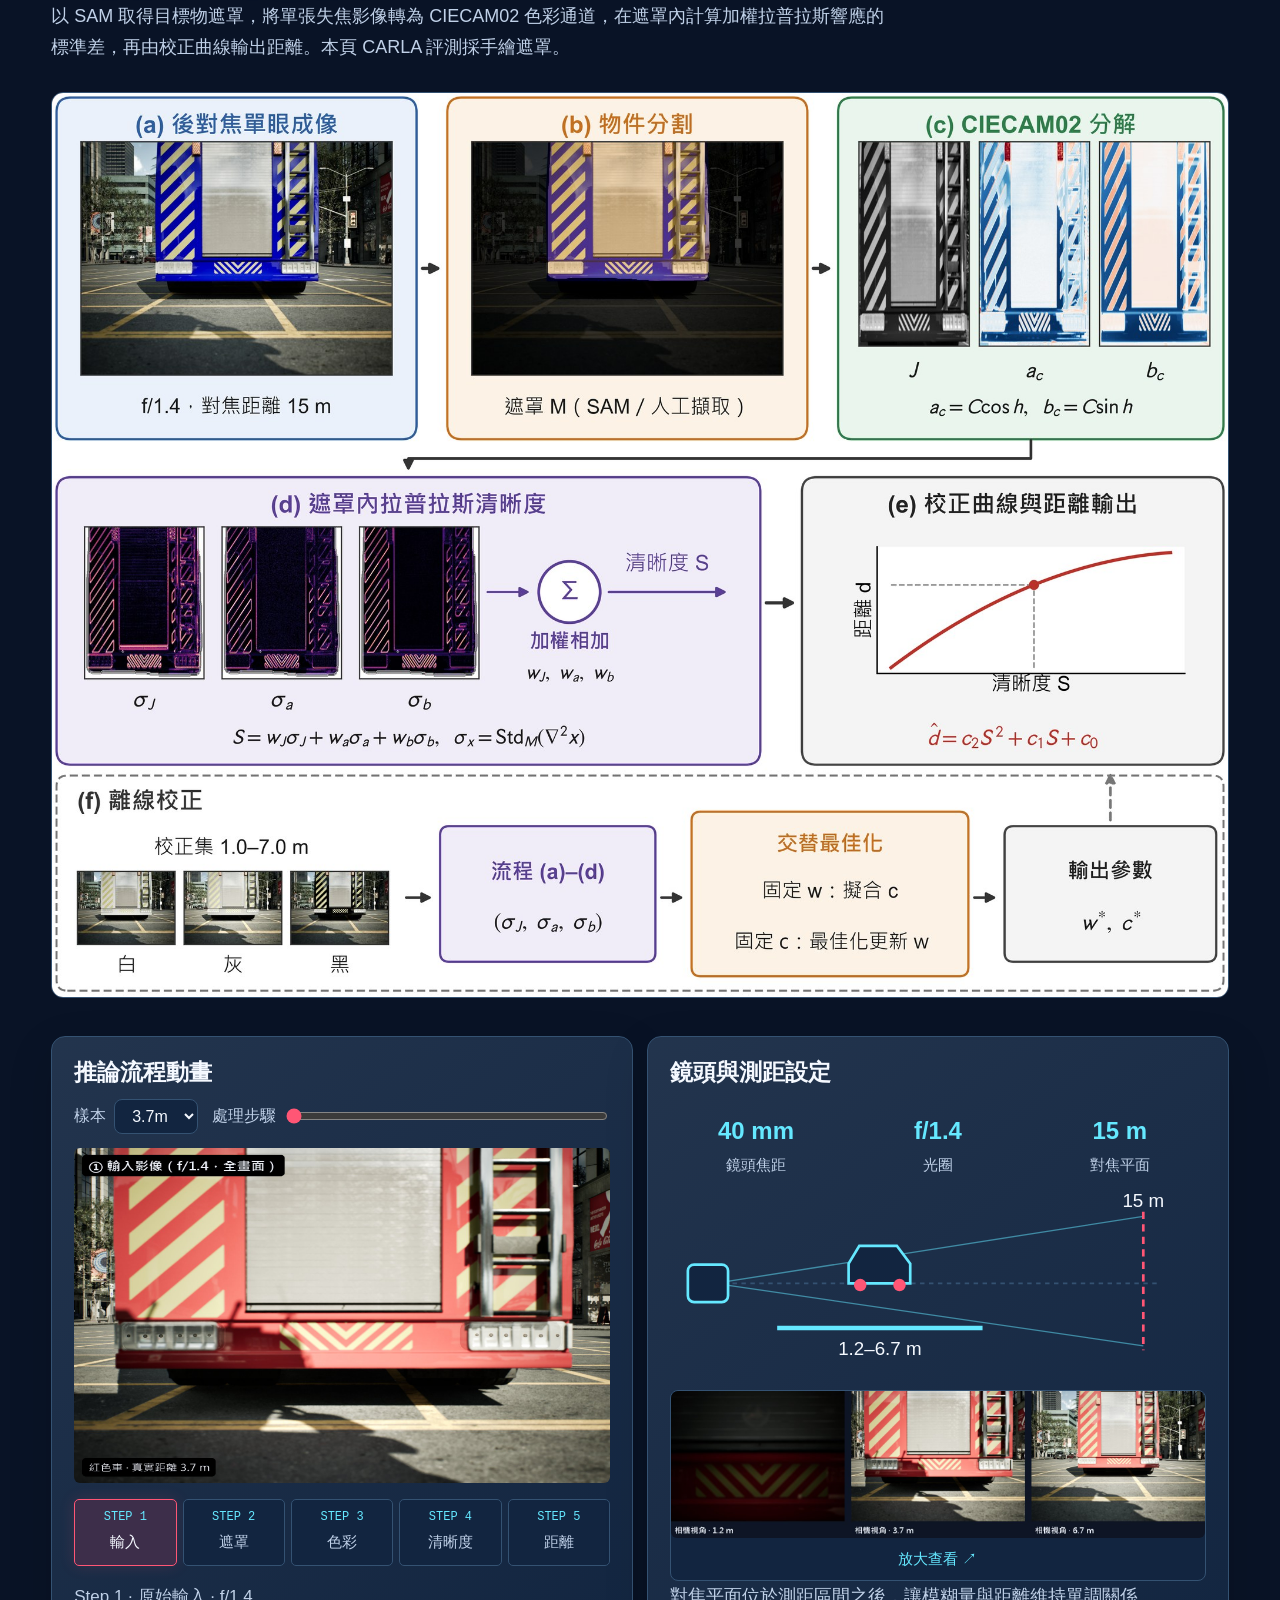
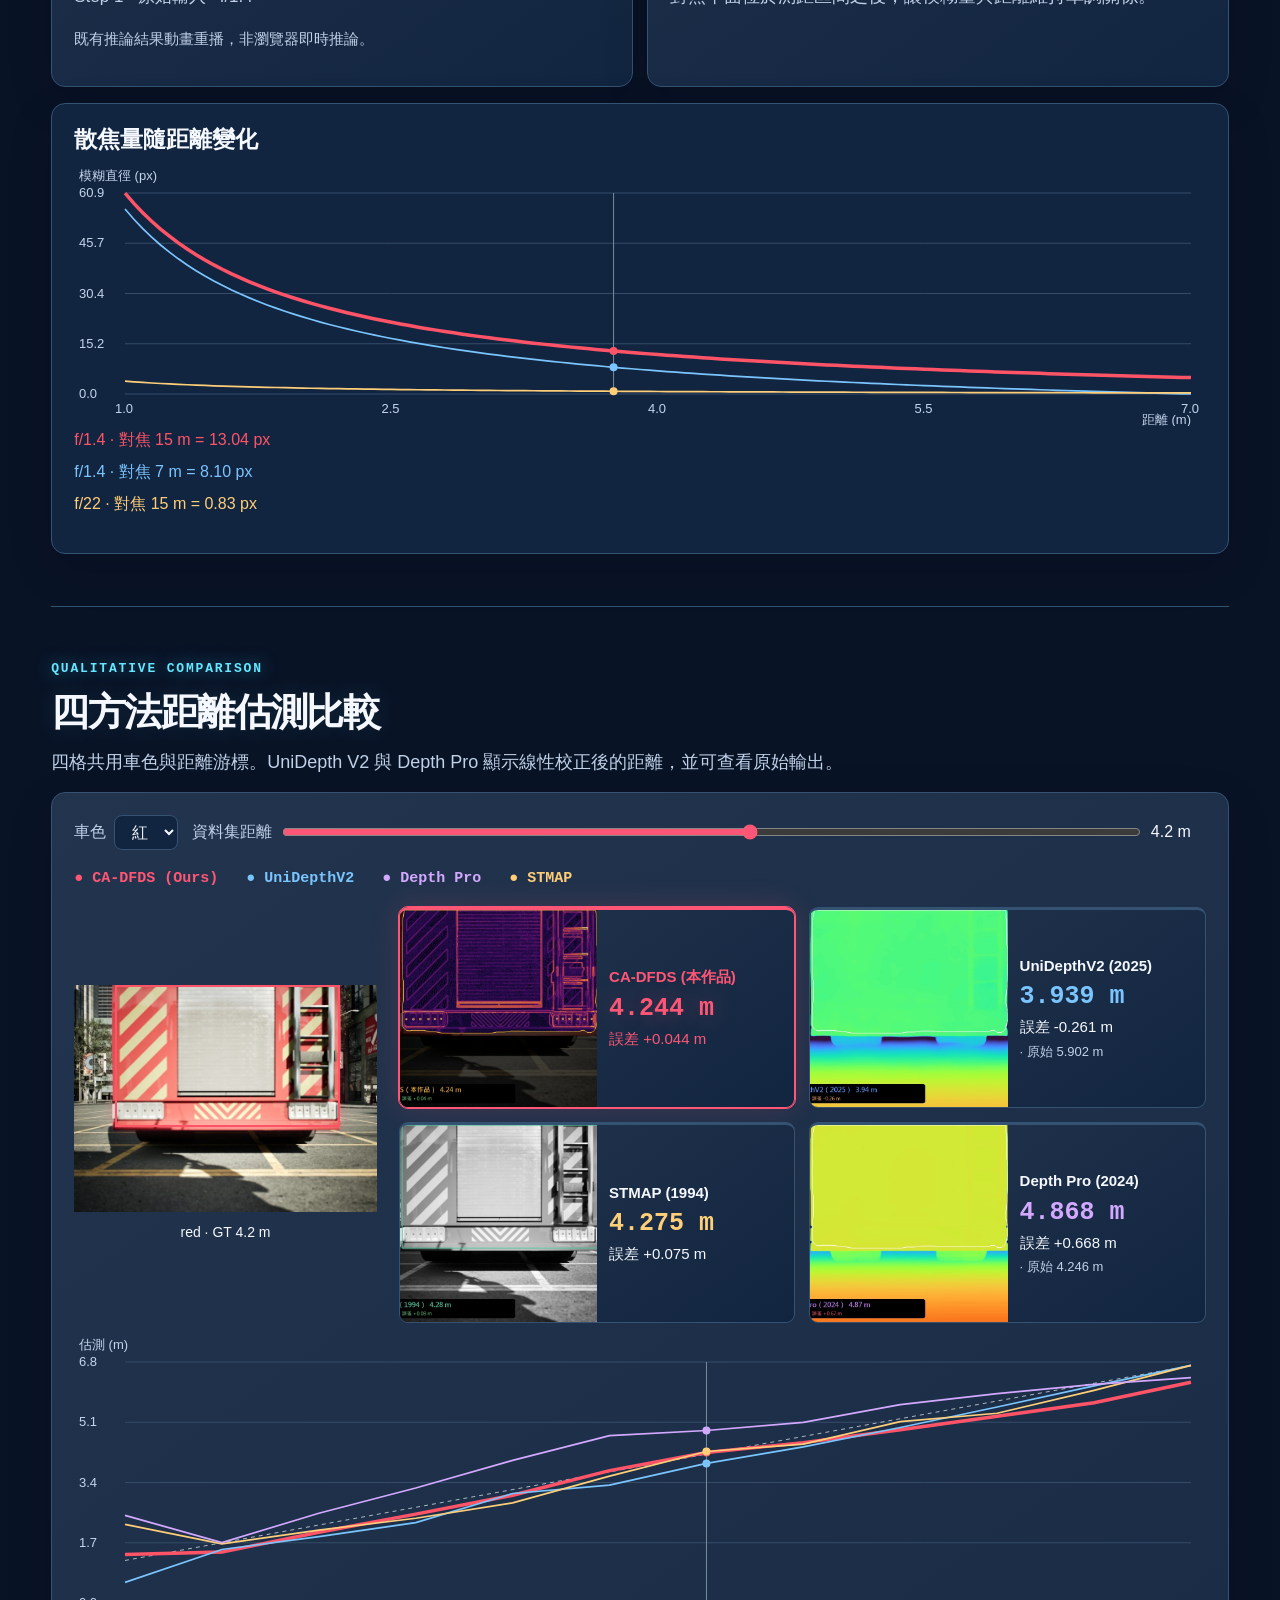
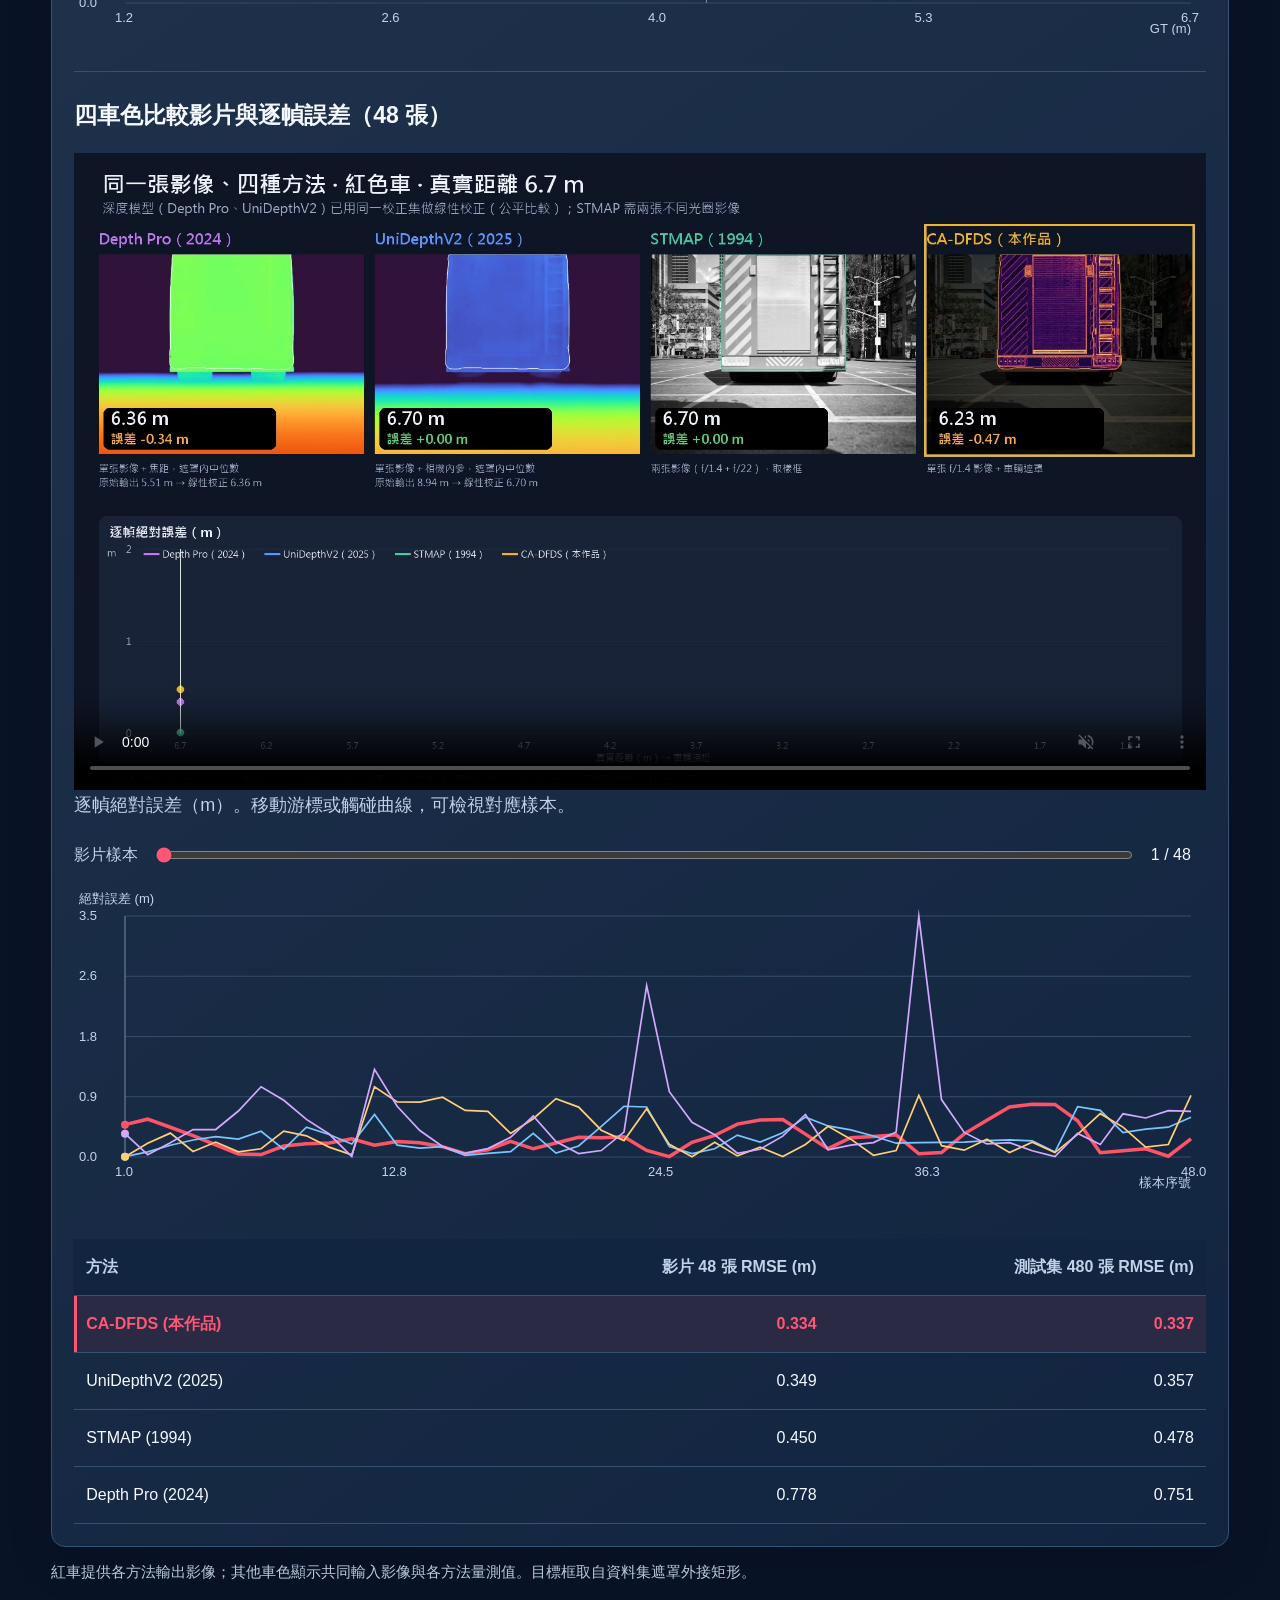
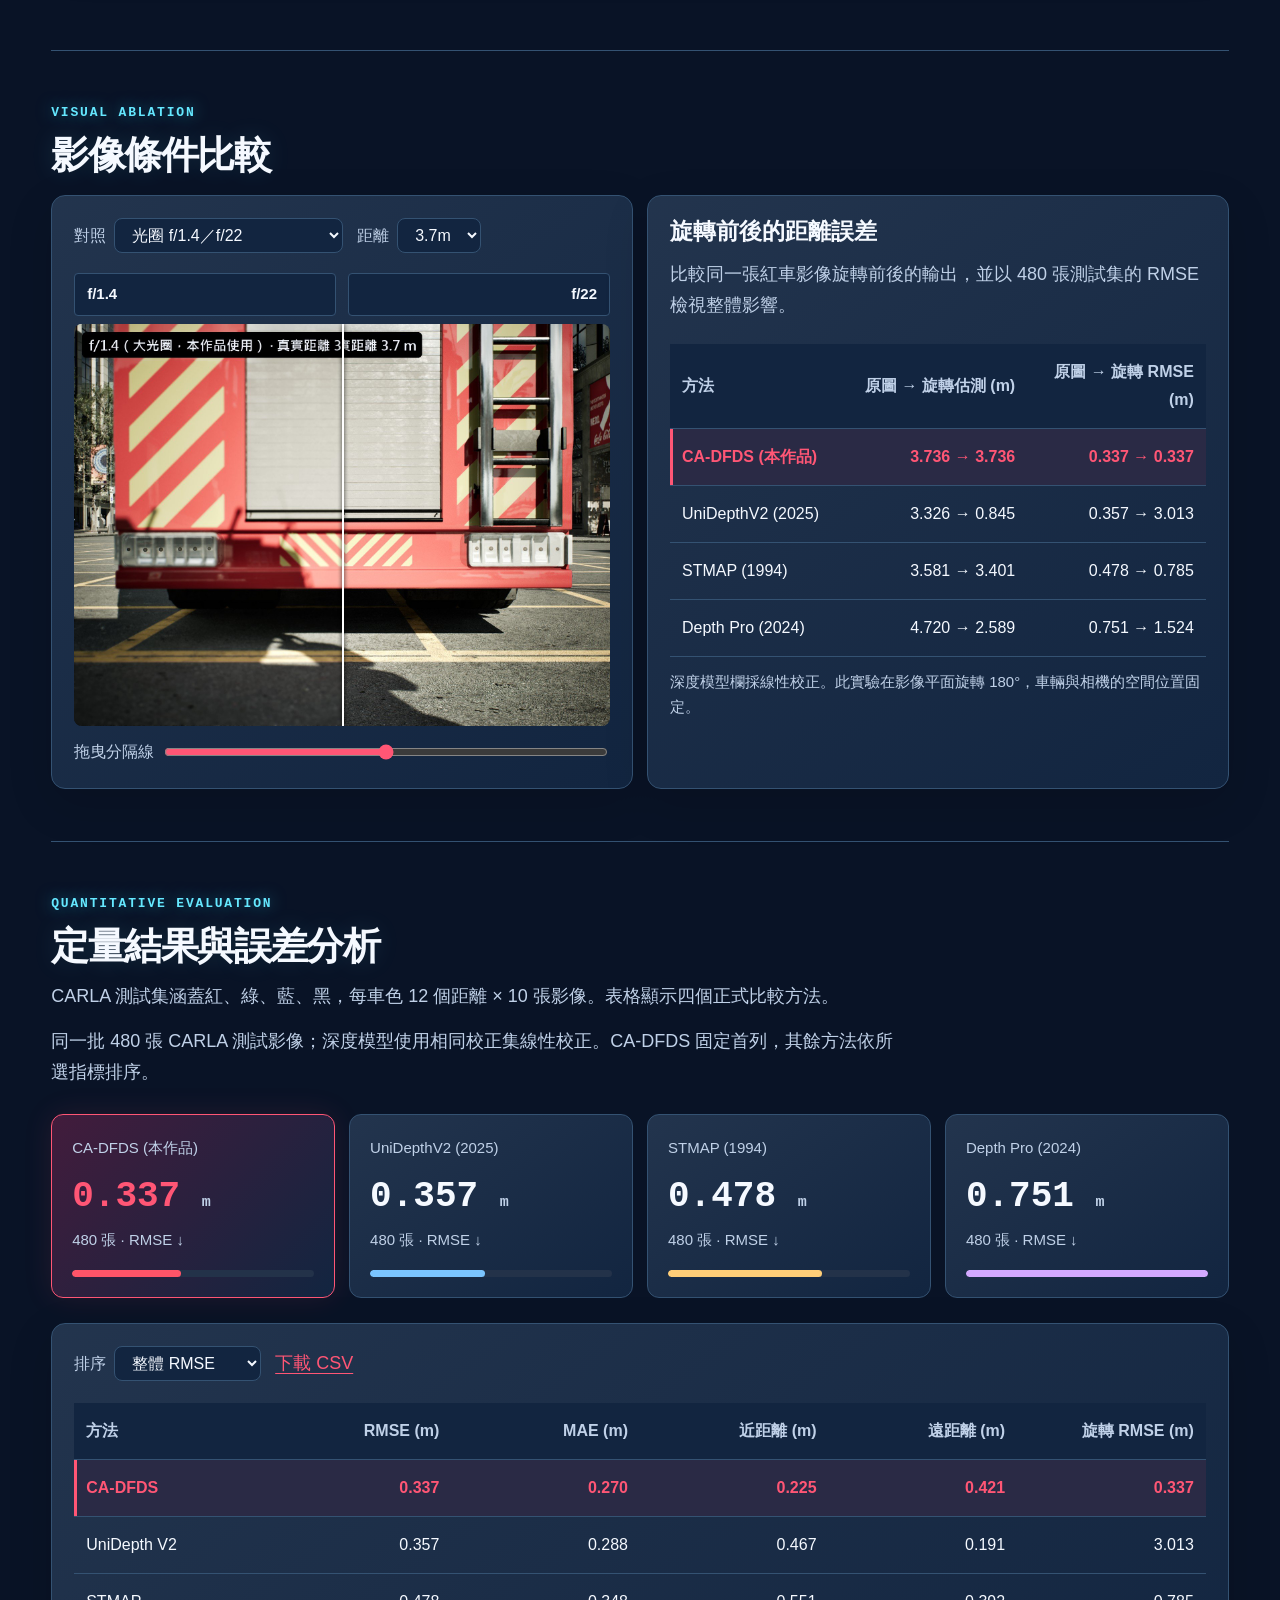
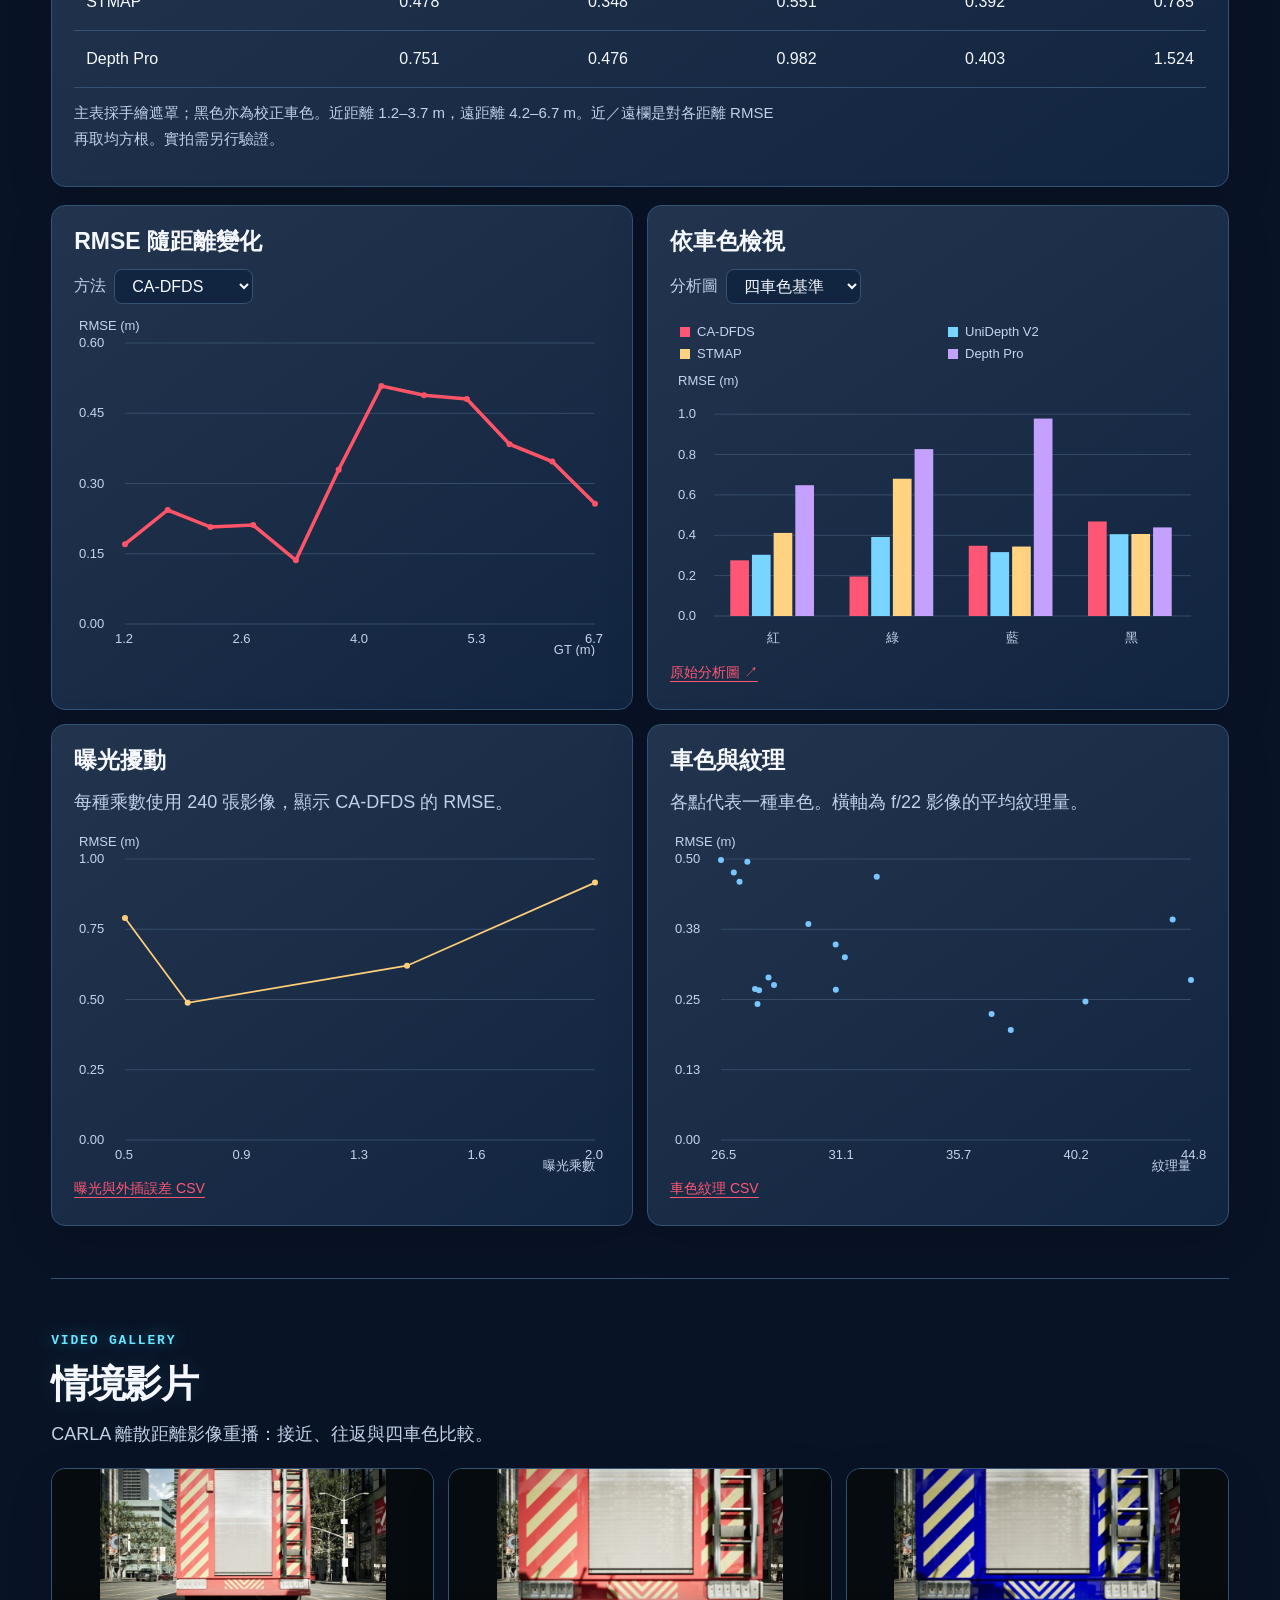
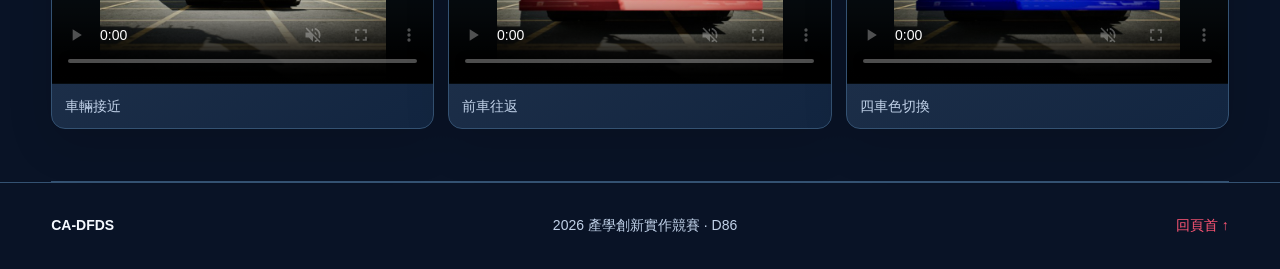
==== commit 25214744: "Add installation-free vehicle distance explorer and responsive tables" ====
--- a/docs/index.html
+++ b/docs/index.html
@@ -7,11 +7,11 @@
   <title>CA-DFDS — 單眼散焦測距</title>
   <link rel="stylesheet" href="assets/unified.css">
   <script src="assets/unified-demo.js" defer></script>
-<link rel="stylesheet" href="assets/unified-polish.css"><script src="assets/language.js" defer></script><script src="assets/experience.js" defer></script><link rel="stylesheet" href="assets/luminous.css"><script src="assets/luminous.js" defer></script><link rel="stylesheet" href="assets/mobile-demo.css"><script src="assets/mobile-demo.js" defer></script></head>
-<body><div class="ambient" aria-hidden="true"><i></i><i></i><i></i></div>
+<link rel="stylesheet" href="assets/unified-polish.css"><script src="assets/language.js" defer></script><script src="assets/experience.js" defer></script><link rel="stylesheet" href="assets/luminous.css"><script src="assets/luminous.js" defer></script><link rel="stylesheet" href="assets/mobile-demo.css"><script src="assets/mobile-demo.js" defer></script><link rel="stylesheet" href="assets/browser-tool.css"><script src="assets/browser-tool.js" defer></script></head>
+<body><div class="pointer-light" aria-hidden="true"></div><div class="ambient" aria-hidden="true"><i></i><i></i><i></i></div>
 <header><nav aria-label="頁面導覽">
   <a class="brand" href="#top">CA<span>–</span>DFDS</a>
-  <div class="nav-links"><a href="#video">展示</a><a href="#motivation">研究動機</a><a href="#method">系統架構</a><a href="#compare">方法比較</a><a href="#benchmark">實驗結果</a><a href="#gallery">影片</a></div><div class="nav-tools"><button id="motion" aria-pressed="true">暫停動畫</button><button id="theme" aria-label="Toggle light and dark theme">明亮模式</button><button id="language" aria-label="Switch language">EN</button></div>
+  <div class="nav-links"><a href="#system-demo">操作 Demo</a><a href="#motivation">研究動機</a><a href="#method">系統架構</a><a href="#compare">方法比較</a><a href="#benchmark">實驗結果</a><a href="#gallery">影片</a></div><div class="nav-tools"><button id="motion" aria-pressed="true">暫停動畫</button><button id="theme" aria-label="Toggle light and dark theme">明亮模式</button><button id="language" aria-label="Switch language">EN</button></div>
 </nav></header>
 <main id="top">
   <section class="hero">
@@ -19,7 +19,7 @@
       <p class="eyebrow">MONOCULAR DEPTH FROM DEFOCUS</p>
       <div class="title-row"><h1>CA-DFDS</h1><div class="title-logos" aria-label="Affiliations"><a class="logo-seal" href="https://www.ntu.edu.tw/" aria-label="National Taiwan University"><img src="assets/logo-ntu.png" alt="臺大校徽"></a><a class="logo-rit" href="https://www.rit.edu/" aria-label="Rochester Institute of Technology"><img src="assets/logo-rit.png" alt="RIT"></a><a class="logo-seal" href="https://www.ncue.edu.tw/" aria-label="National Changhua University of Education"><img src="assets/logo-ncue.png" alt="彰師大校徽"></a></div></div><p class="project-subtitle">單眼失焦車距估測系統</p>
       <p>單張影像估測車距。結合色彩感知與物理光學，在 480 張 CARLA 影像達到 0.337 m RMSE。</p>
-      <div class="paper-authors"><span>Yu-Sen Wang<sup>1</sup></span><a href="https://www.rit.edu/directory/clkiee-chunghui-kuo">Chunghui Kuo<sup>2</sup></a><a href="https://xn--zwq108c.tw/research/">Chieh-Lun Yang<sup>3</sup></a><a href="https://people.csie.ncue.edu.tw/icchang/">Ing-Chau Chang<sup>3</sup></a></div><p class="affiliations"><span><sup>1</sup> 國立臺灣大學</span><span><sup>2</sup> Rochester Institute of Technology</span><span><sup>3</sup> 國立彰化師範大學</span></p><div class="actions"><a class="button primary" href="#compare">開啟互動比較</a><a class="button" href="#method">系統架構</a></div>
+      <div class="paper-authors"><span>Yu-Sen Wang<sup>1</sup></span><a href="https://www.rit.edu/directory/clkiee-chunghui-kuo">Chunghui Kuo<sup>2</sup></a><a href="https://xn--zwq108c.tw/research/">Chieh-Lun Yang<sup>3</sup></a><a href="https://people.csie.ncue.edu.tw/icchang/">Ing-Chau Chang<sup>3</sup></a></div><p class="affiliations"><span><sup>1</sup> 國立臺灣大學</span><span><sup>2</sup> Rochester Institute of Technology</span><span><sup>3</sup> 國立彰化師範大學</span></p><div class="actions"><a class="button primary" href="#system-demo">直接操作 Demo</a><a class="button" href="#method">系統架構</a></div>
     </div>
     <div class="hero-media" id="video">
       <video controls playsinline preload="metadata" poster="assets/demo/C-A1_teaser/poster.jpg" src="assets/demo/C-A1_teaser/video.mp4" aria-label="CA-DFDS Teaser"></video>
@@ -33,18 +33,19 @@
     <div><strong>14.11 FPS</strong><span>RTX 5080 FP32 · 已有遮罩</span></div>
   </div>
   <p id="load-status" role="status"></p>
+<section id="system-demo"><p class="eyebrow">INTERACTIVE DEMO</p><h2>車距估測操作台</h2><p>選擇車色與距離，查看車輛框、遮罩與估測結果。</p><div class="browser-tool card"><div class="tool-controls"><label>車色 <select id="tool-color"><option value="red">紅</option><option value="green">綠</option><option value="blue">藍</option><option value="black">黑</option></select></label><label>距離 <select id="tool-distance"></select></label><label><input id="tool-box-toggle" type="checkbox" checked> 車輛框</label><label><input id="tool-mask-toggle" type="checkbox"> 遮罩</label></div><div class="tool-workspace"><div><div class="tool-image-wrap"><img id="tool-image" alt="所選車輛影像"><span id="tool-box"></span><strong id="tool-image-tag"></strong></div><div id="tool-mask-panel" hidden><img id="tool-mask-image" alt="既有資料集遮罩展示"><p id="tool-mask-status"></p></div><p class="tool-caption">既有 CARLA 樣本 · 手繪遮罩 · 預先量測結果</p></div><div class="tool-results"><div class="tool-primary"><span>CA-DFDS · 本作品</span><strong id="tool-estimate"></strong><div class="tool-secondary"><span>真實距離<b id="tool-ground-truth"></b></span><span>距離誤差<b id="tool-error"></b></span></div></div><div class="tool-methods"><table id="tool-table"></table></div></div></div><div class="tool-distance-scale"><label for="tool-slider">距離選擇</label><input id="tool-slider" type="range" min="0" max="11" value="5"><output id="tool-distance-output"></output></div></div></section>
 <section id="motivation"><p class="eyebrow">MOTIVATION & CONTRIBUTIONS</p><h2>為什麼用單眼失焦估測車距？</h2>
 <p class="section-lead">電動車、自駕輔助與數位孿生，都需要可靠的距離資訊。相較於光達硬體與雙鏡頭配置，單眼相機具備低成本、體積小與密集影像資訊的優勢；關鍵是如何從一張影像，取得具有物理依據的公制距離。</p>
 <div class="motivation-context"><article><h3>傳統失焦測距的問題</h3><p>複雜背景與物體邊界容易混入模糊度計算；轉為灰階後，亮度相近但顏色不同的邊緣也可能被削弱。</p></article><article><h3>從深度預測到可解釋測距</h3><p>Depth Pro、UniDepth V2 能由單張影像預測深度，但預訓練模型在新場景的公制尺度仍需檢驗，也難直接確認推論是否依據失焦資訊。</p></article></div>
 <h3 class="contribution-heading">CA-DFDS 的三項技術貢獻</h3><div class="motivation-grid">
-<article class="card"><span class="motif">01 / COLOR</span><h3>色彩感知失焦特徵</h3><p>以 CIECAM02 明度 J 與色彩通道 a꜀、b꜀ 保留感知邊緣資訊。加權拉普拉斯響應取代單純灰階清晰度，降低不同物體色彩造成的估測偏差。</p></article>
-<article class="card"><span class="motif">02 / CALIBRATION</span><h3>色彩權重與距離聯合校正</h3><p>交替最佳化色彩通道權重與距離映射曲線，以少量已知距離的校正影像，將感知清晰度轉換為公制距離。</p></article>
-<article class="card"><span class="motif">03 / REAR FOCUS</span><h3>後對焦單張影像測距</h3><p>將對焦平面設於測距區間之後，使散焦量隨距離單調變化；結合目標物分割，在車輛遮罩內計算清晰度，減少背景混合。</p></article>
+<article class="card"><span class="motif">01 / COLOR</span><h3>色彩感知失焦特徵</h3><div class="contribution-formula">J, a꜀, b꜀ → σ</div><p>以 CIECAM02 明度 J 與色彩通道 a꜀、b꜀ 保留感知邊緣資訊。加權拉普拉斯響應取代單純灰階清晰度，降低不同物體色彩造成的估測偏差。</p></article>
+<article class="card"><span class="motif">02 / CALIBRATION</span><h3>色彩權重與距離聯合校正</h3><div class="contribution-formula">w ↔ f(σ)</div><p>交替最佳化色彩通道權重與距離映射曲線，以少量已知距離的校正影像，將感知清晰度轉換為公制距離。</p></article>
+<article class="card"><span class="motif">03 / REAR FOCUS</span><h3>後對焦單張影像測距</h3><div class="contribution-formula">S<sub>focus</sub> &gt; d</div><p>將對焦平面設於測距區間之後，使散焦量隨距離單調變化；結合目標物分割，在車輛遮罩內計算清晰度，減少背景混合。</p></article>
 </div></section>
 <section id="method">
     <p class="eyebrow">METHOD</p><h2>系統架構與推論流程</h2>
     <p>以 SAM 取得目標物遮罩，將單張失焦影像轉為 CIECAM02 色彩通道，在遮罩內計算加權拉普拉斯響應的標準差，再由校正曲線輸出距離。本頁 CARLA 評測採手繪遮罩。</p>
-    <div class="method-map"><article data-method-node="0"><span class="step-number">STEP 1</span><h3>輸入影像</h3><div class="formula">f/1.4 · 15 m</div><p>單張影像、固定光圈與後對焦設定。</p><svg viewBox="0 0 200 10" aria-hidden="true"><path d="M0 5H200"/></svg></article><article data-method-node="1"><span class="step-number">STEP 2</span><h3>目標遮罩</h3><div class="formula">M(x, y)</div><p>限定車輛區域，減少背景混合。</p><svg viewBox="0 0 200 10" aria-hidden="true"><path d="M0 5H200"/></svg></article><article data-method-node="2"><span class="step-number">STEP 3</span><h3>色彩轉換</h3><div class="formula">RGB → J, a꜀, b꜀</div><p>保留明度與色彩邊緣資訊。</p><svg viewBox="0 0 200 10" aria-hidden="true"><path d="M0 5H200"/></svg></article><article data-method-node="3"><span class="step-number">STEP 4</span><h3>感知清晰度</h3><div class="formula">σ = Stdₘ(Σ wᵢ ∇²Cᵢ)</div><p>加權拉普拉斯響應，在遮罩內量測。</p><svg viewBox="0 0 200 10" aria-hidden="true"><path d="M0 5H200"/></svg></article><article data-method-node="4"><span class="step-number">STEP 5</span><h3>距離輸出</h3><div class="formula">d̂ = f(σ)</div><p>以校正曲線換算公尺距離。</p><svg viewBox="0 0 200 10" aria-hidden="true"><path d="M0 5H200"/></svg></article></div><p class="calibration-note">離線校正：以已知距離影像，交替最佳化色彩通道權重與距離映射。</p><details class="original-figure"><summary>完整系統架構圖</summary><figure class="architecture"><a href="assets/arch_fix.jpg" target="_blank" rel="noopener"><img src="assets/arch_fix.jpg" width="2000" height="1538" alt="CA-DFDS 系統架構：影像取得、目標分割、色彩感知清晰度與距離校正" loading="lazy"></a></figure></details><div class="grid two">
+    <figure class="architecture"><a href="assets/arch_fix.jpg" target="_blank" rel="noopener"><img src="assets/arch_fix.jpg" width="2000" height="1538" alt="CA-DFDS 系統架構：影像取得、目標分割、色彩感知清晰度與距離校正" loading="lazy"></a></figure><div class="grid two">
       <article class="card">
         <h3>推論流程動畫</h3>
         <div class="controls"><label>樣本 <select id="step-distance"><option>1.2m</option><option selected>3.7m</option><option>6.7m</option></select></label><label class="stretch">處理步驟 <input id="step" type="range" min="0" max="6" value="0"></label></div>
@@ -118,7 +119,7 @@
     <p>CARLA 離散距離影像重播：接近、往返與四車色比較。</p>
     <div class="grid three" id="videos"></div>
   </section>
-<section id="system-demo"><p class="eyebrow">SYSTEM DEMO</p><h2>系統操作介面</h2><p>選擇影像、取得車輛遮罩，直接查看估測距離與方法比較。</p><button class="image-zoom" data-zoom="gui-preview" aria-label="Enlarge system interface"><img id="gui-preview" src="assets/gui-desktop.png" alt="CA-DFDS 桌面 GUI：車輛遮罩與距離結果" loading="lazy"><span>放大查看 ↗</span></button><div class="actions"><a class="button primary" href="#compare">體驗網頁 Demo</a><a class="button" href="https://github.com/DreamerForJay/CA-DFDS-finals/blob/main/docs/GUI_DEMO.md" target="_blank" rel="noopener">桌面工具與啟動說明 ↗</a></div><details class="local-tool"><summary>開啟實驗室本機工具</summary><p>需在已安裝模型與資料的電腦啟動；公開網站提供樣本重播。</p><code>run_gui_new.bat</code><p>桌面 GUI：<code>run_gui_new.bat --desktop</code></p><p><a href="http://127.0.0.1:8765/" target="_blank" rel="noopener">已啟動：開啟本機網頁 ↗</a></p></details></section><section id="conclusion"><p class="eyebrow">CONCLUSION</p><h2>單張影像，色彩感知，公制車距</h2><p>結合後對焦光學、目標物遮罩與 CIECAM02 感知清晰度，透過少量校正影像完成可解釋的單眼車距估測。</p><div class="conclusion-results"><strong>0.337 m <span>RMSE</span></strong><p>480 張 CARLA 影像 · 四車色 · 1.2–6.7 m · 手繪遮罩</p></div><a class="button primary" href="#compare">再次查看方法比較</a></section>
+
 
 </main><dialog id="image-dialog"><button id="close-image" aria-label="Close enlarged image">×</button><div class="zoom-scroll"><img id="zoomed-image" alt=""></div></dialog>
 <footer><strong>CA-DFDS</strong><span>2026 產學創新實作競賽 · D86</span><a href="#top">回頁首 ↑</a></footer></body></html>
--- a/docs/assets/browser-tool.css
+++ b/docs/assets/browser-tool.css
@@ -0,0 +1,6 @@
+/* Existing-data tool: no inference service or installation required. */
+nav{display:grid;grid-template-columns:auto 1fr auto;align-items:center;gap:20px;padding-block:6px;min-height:52px}.nav-links{display:flex;align-items:center;justify-content:center;order:initial;width:auto;gap:18px;padding:0}.nav-tools{align-items:center;margin:0;gap:5px}.brand{line-height:1}.scrolled nav{min-height:48px;padding-block:4px}.pointer-light{position:fixed;inset:0;pointer-events:none;z-index:0;background:radial-gradient(430px circle at var(--pointer-x,-1000px) var(--pointer-y,-1000px),#61ceff0b,transparent 80%)}main,footer{position:relative}.browser-tool{padding:26px;overflow:visible}.tool-controls{display:flex;align-items:center;flex-wrap:wrap;gap:16px 24px;margin-bottom:22px}.tool-controls label{display:flex;align-items:center;gap:9px;font-size:17px}.tool-controls input[type=checkbox]{width:20px;height:20px;accent-color:var(--accent)}.tool-controls select{font-size:17px;min-width:94px}.tool-workspace{display:grid;grid-template-columns:1.4fr 1fr;gap:24px;align-items:start}.tool-workspace>div{min-width:0}.tool-image-wrap{position:relative;aspect-ratio:16/9;border-radius:10px;overflow:hidden;background:var(--bg)}#tool-image{display:block;width:100%;height:100%;object-fit:fill}#tool-box{position:absolute;border:3px solid var(--accent);box-shadow:0 0 14px #ff567570;pointer-events:none}#tool-image-tag{position:absolute;left:12px;top:12px;padding:5px 10px;background:#a7183aee;color:#fff;font-size:18px;border-radius:5px}#tool-mask-panel{margin-top:16px}#tool-mask-image{display:block;width:100%;height:auto;border-radius:8px}#tool-mask-status,.tool-caption{font-size:15px;color:var(--muted);line-height:1.6}.tool-primary{border:1px solid var(--accent);background:color-mix(in srgb,var(--accent) 10%,var(--panel));padding:22px;border-radius:12px;box-shadow:0 0 25px #ff56751a}.tool-primary>span{font-size:17px;font-weight:700;color:var(--accent)}#tool-estimate{display:block;color:var(--accent);font-size:clamp(36px,4vw,52px);line-height:1.3;margin:12px 0 20px;text-shadow:0 0 25px #ff567540;font-variant-numeric:tabular-nums}.tool-secondary{display:grid;grid-template-columns:1fr 1fr;gap:12px}.tool-secondary span{font-size:15px;color:var(--muted)}.tool-secondary b{display:block;font-size:24px;color:var(--ink);margin-top:3px}#tool-error{color:var(--accent)}.tool-methods{margin-top:16px}.tool-distance-scale{display:flex;align-items:center;gap:14px;margin-top:18px;flex-wrap:wrap}.tool-distance-scale input{flex:1;min-width:130px;accent-color:var(--accent)}.tool-distance-scale output{font-size:20px;font-weight:700;color:var(--cyan)}#tool-table{width:100%;font-size:16px}#tool-table td,#tool-table th{padding:12px 9px;white-space:normal}.table-scroll{overflow:visible}table{width:100%;table-layout:fixed}td,th{white-space:normal;overflow-wrap:anywhere}tr.ours{background:color-mix(in srgb,var(--accent) 10%,var(--panel));color:var(--accent)}tr.ours td:first-child{font-weight:800}tr.ours td{color:var(--accent)}.method-panel.ours figcaption span,.method-panel.ours figcaption strong{color:var(--accent)}#step-error{color:var(--accent)!important}.architecture{margin-top:28px}.architecture img{height:auto}.tool-primary:hover{box-shadow:0 0 38px #ff56752b}
+@media(max-width:1100px){nav{grid-template-columns:auto 1fr auto}.nav-links{order:initial;width:auto;visibility:visible;max-height:none;overflow:visible;flex-wrap:wrap;gap:4px 14px}.scrolled .nav-links{max-height:none;visibility:visible;overflow:visible;padding:0}.tool-workspace{grid-template-columns:1.15fr 1fr}}
+@media(max-width:850px){nav{grid-template-columns:auto 1fr;gap:4px 10px}.nav-tools{grid-column:2;grid-row:1;justify-self:end}.nav-links{grid-column:1/-1;grid-row:2;flex-wrap:nowrap;justify-content:flex-start;overflow-x:auto;padding-block:5px;gap:19px;max-height:38px}.scrolled .nav-links{max-height:0;visibility:hidden;overflow:hidden;padding:0}.tool-workspace{grid-template-columns:1fr}.tool-primary{padding:20px}.tool-results{display:grid;grid-template-columns:1fr 1.2fr;gap:16px}.tool-methods{margin:0}}
+@media(max-width:600px){.browser-tool{padding:18px}.tool-controls{gap:14px 20px}.tool-controls label{font-size:16px}.tool-controls select{font-size:16px}.tool-results{grid-template-columns:1fr}.tool-secondary b{font-size:25px}.tool-distance-scale{gap:10px}#tool-image-tag{font-size:16px;left:8px;top:8px}.table-scroll{margin:18px 0 0}table:not(#tool-table){table-layout:auto}table:not(#tool-table) thead{position:absolute;width:1px;height:1px;overflow:hidden;clip-path:inset(50%)}table:not(#tool-table) tbody{display:grid;gap:14px}table:not(#tool-table) tr{display:grid;grid-template-columns:repeat(2,minmax(0,1fr));border:1px solid var(--line);border-radius:10px;padding:12px;gap:12px;background:var(--panel)}table:not(#tool-table) tr.ours{border-color:var(--accent);background:color-mix(in srgb,var(--accent) 9%,var(--panel))}table:not(#tool-table) td{display:flex;flex-direction:column;gap:5px;padding:0;border:0;min-width:0;font-size:17px;text-align:left;white-space:normal;overflow-wrap:break-word}table:not(#tool-table) td::before{content:attr(data-label);font-size:14px;color:var(--muted);font-weight:400}table:not(#tool-table) td:first-child{grid-column:1/-1;font-size:18px;font-weight:700}table:not(#tool-table) td:first-child::before{display:none}#tool-table{table-layout:fixed;font-size:16px}#tool-table th:first-child{width:40%}#tool-table th,#tool-table td{padding:11px 5px;font-size:15px}#tool-table td:first-child{font-weight:600}.nav-links a{font-size:15px}.architecture{margin-inline:0}.pointer-light{display:none}}
+.contribution-formula{font:italic 25px Cambria,Georgia,serif;color:var(--cyan);margin:12px 0 18px;text-shadow:0 0 18px #65e8ff35}.tool-controls input:focus-visible,.tool-controls select:focus-visible{outline:2px solid var(--cyan);outline-offset:3px}
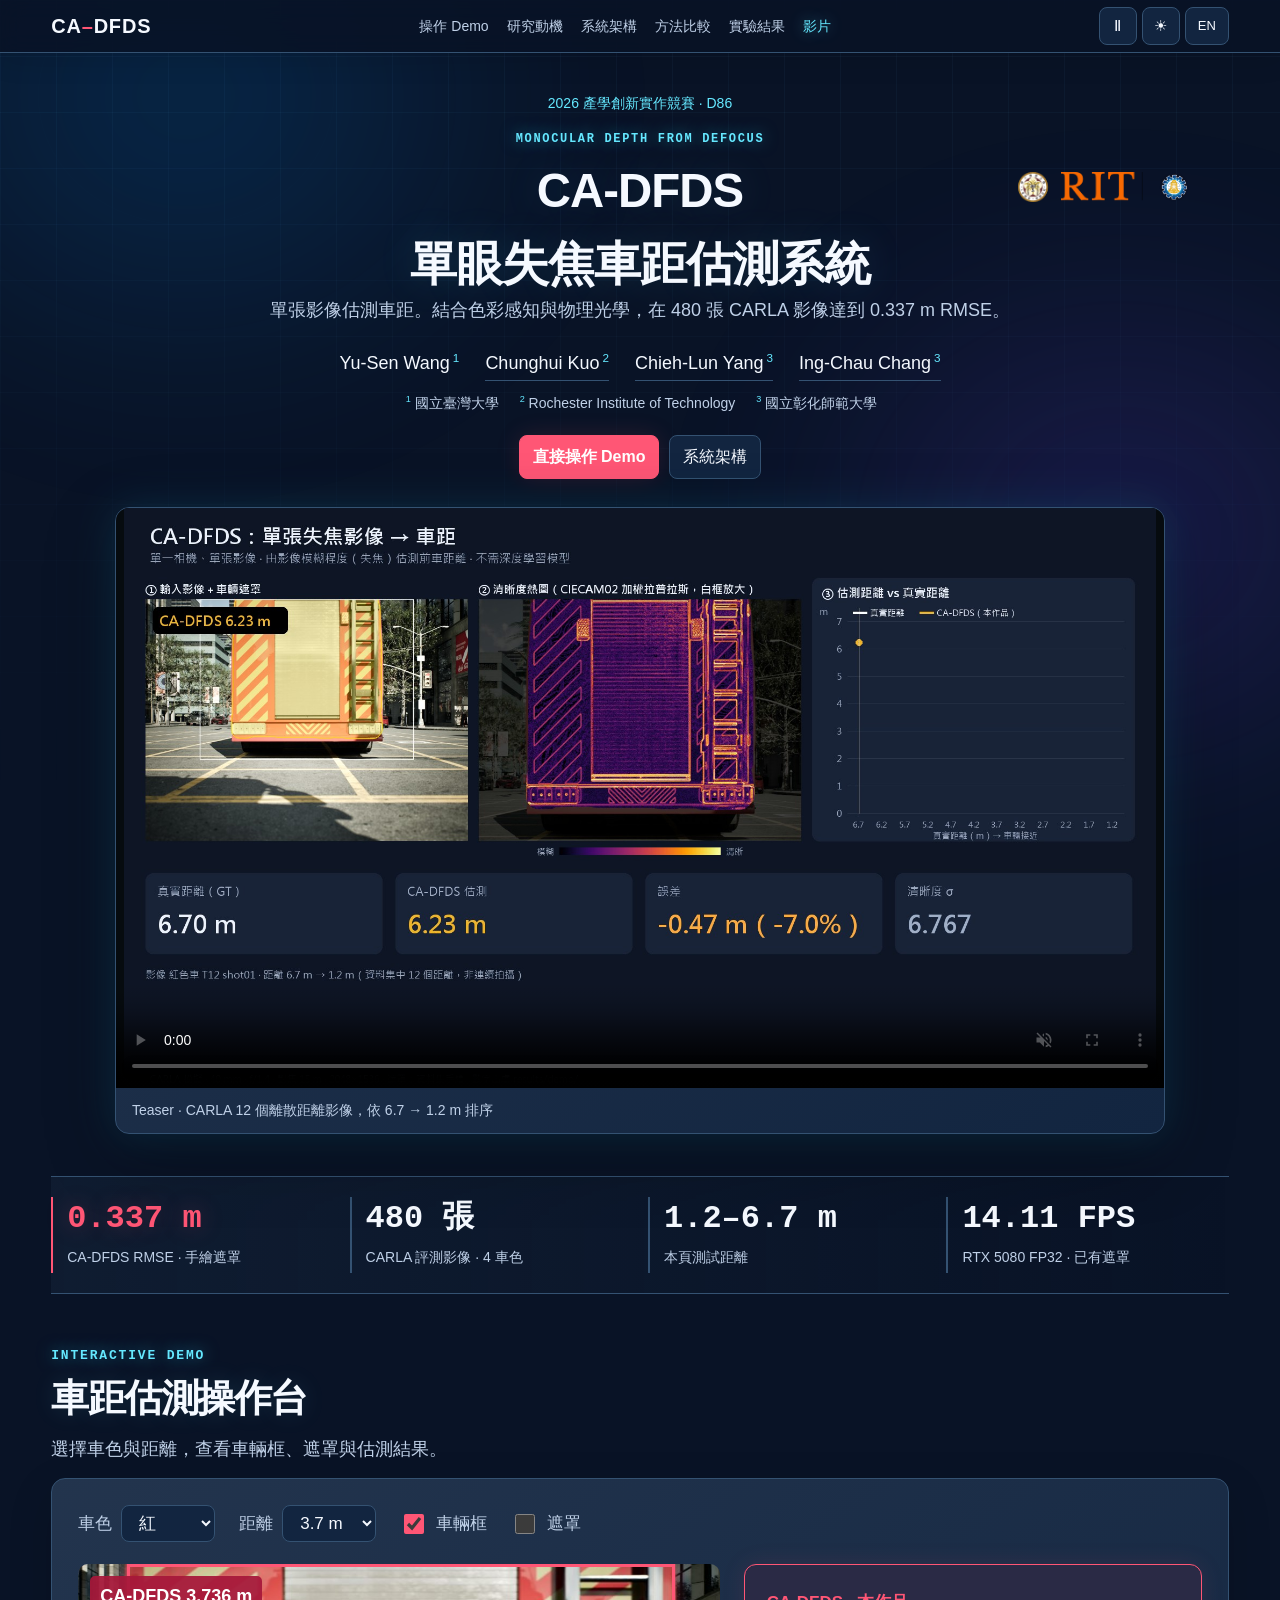
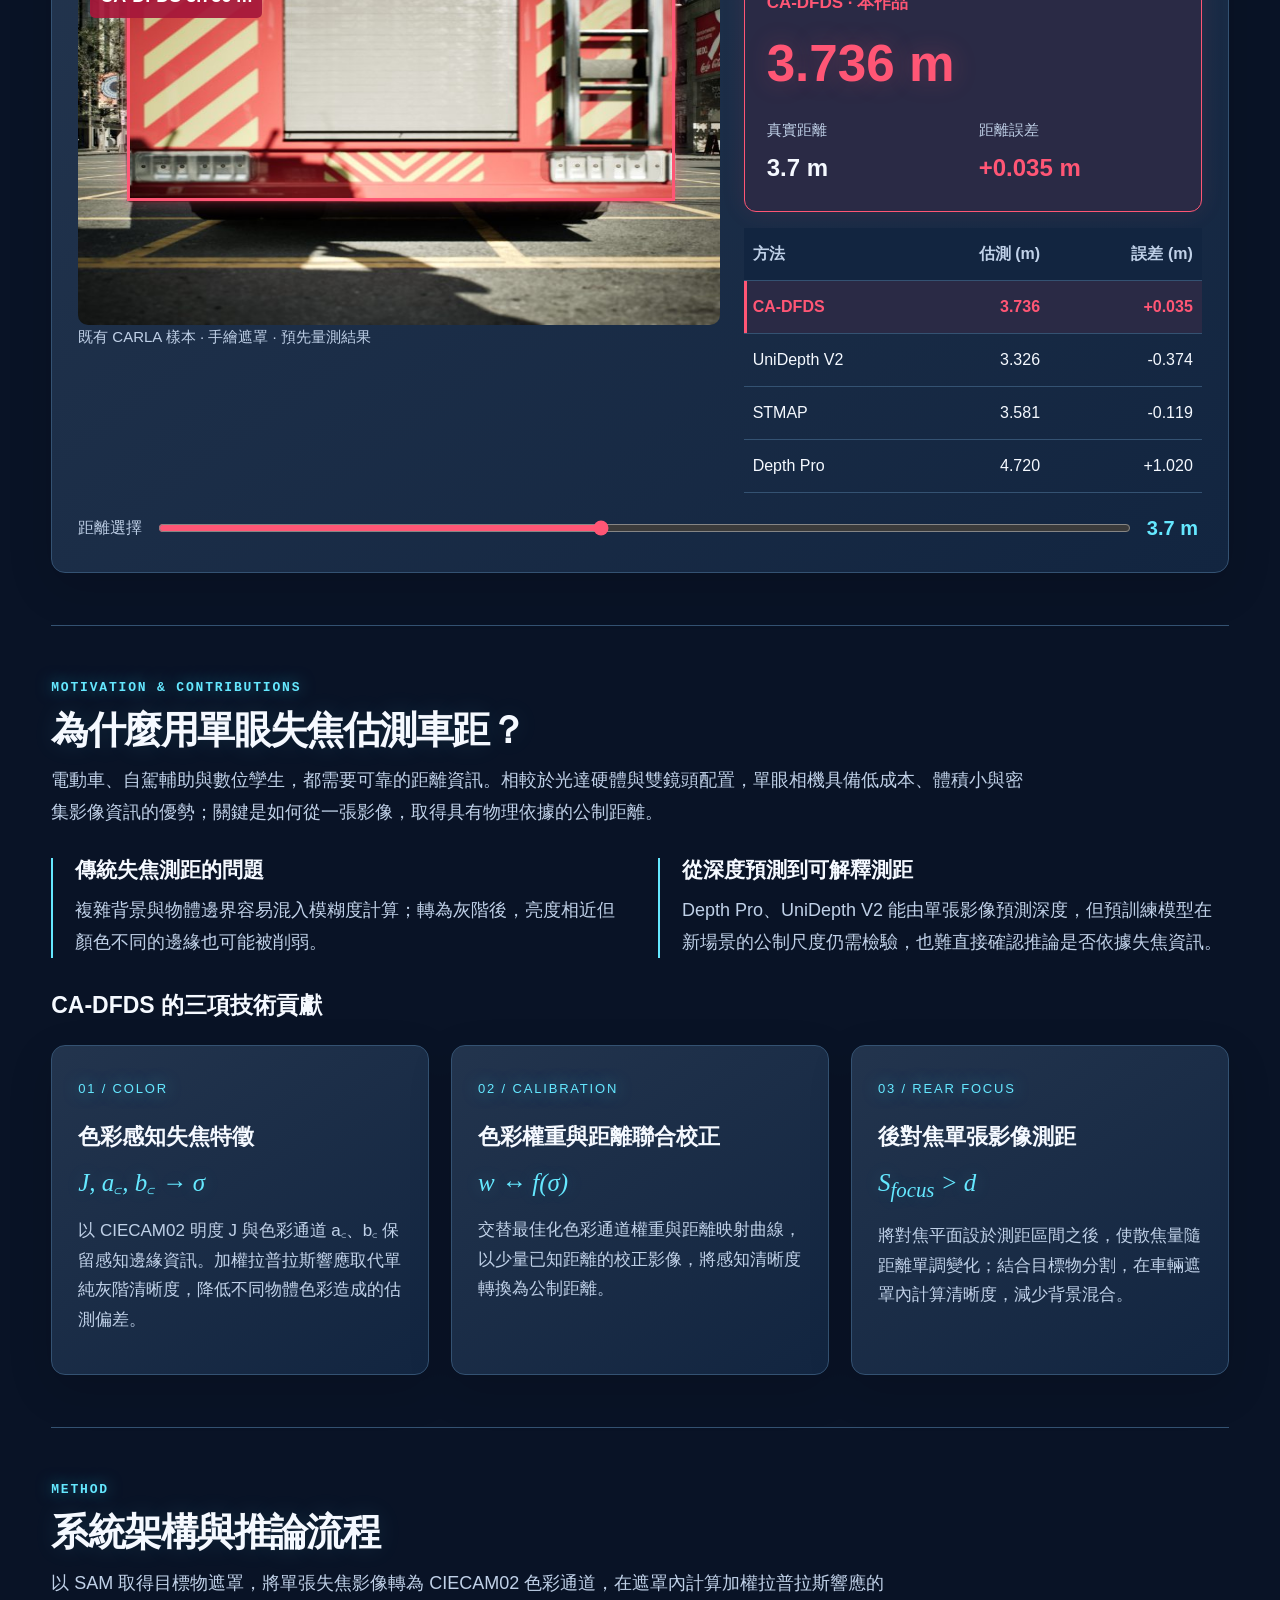
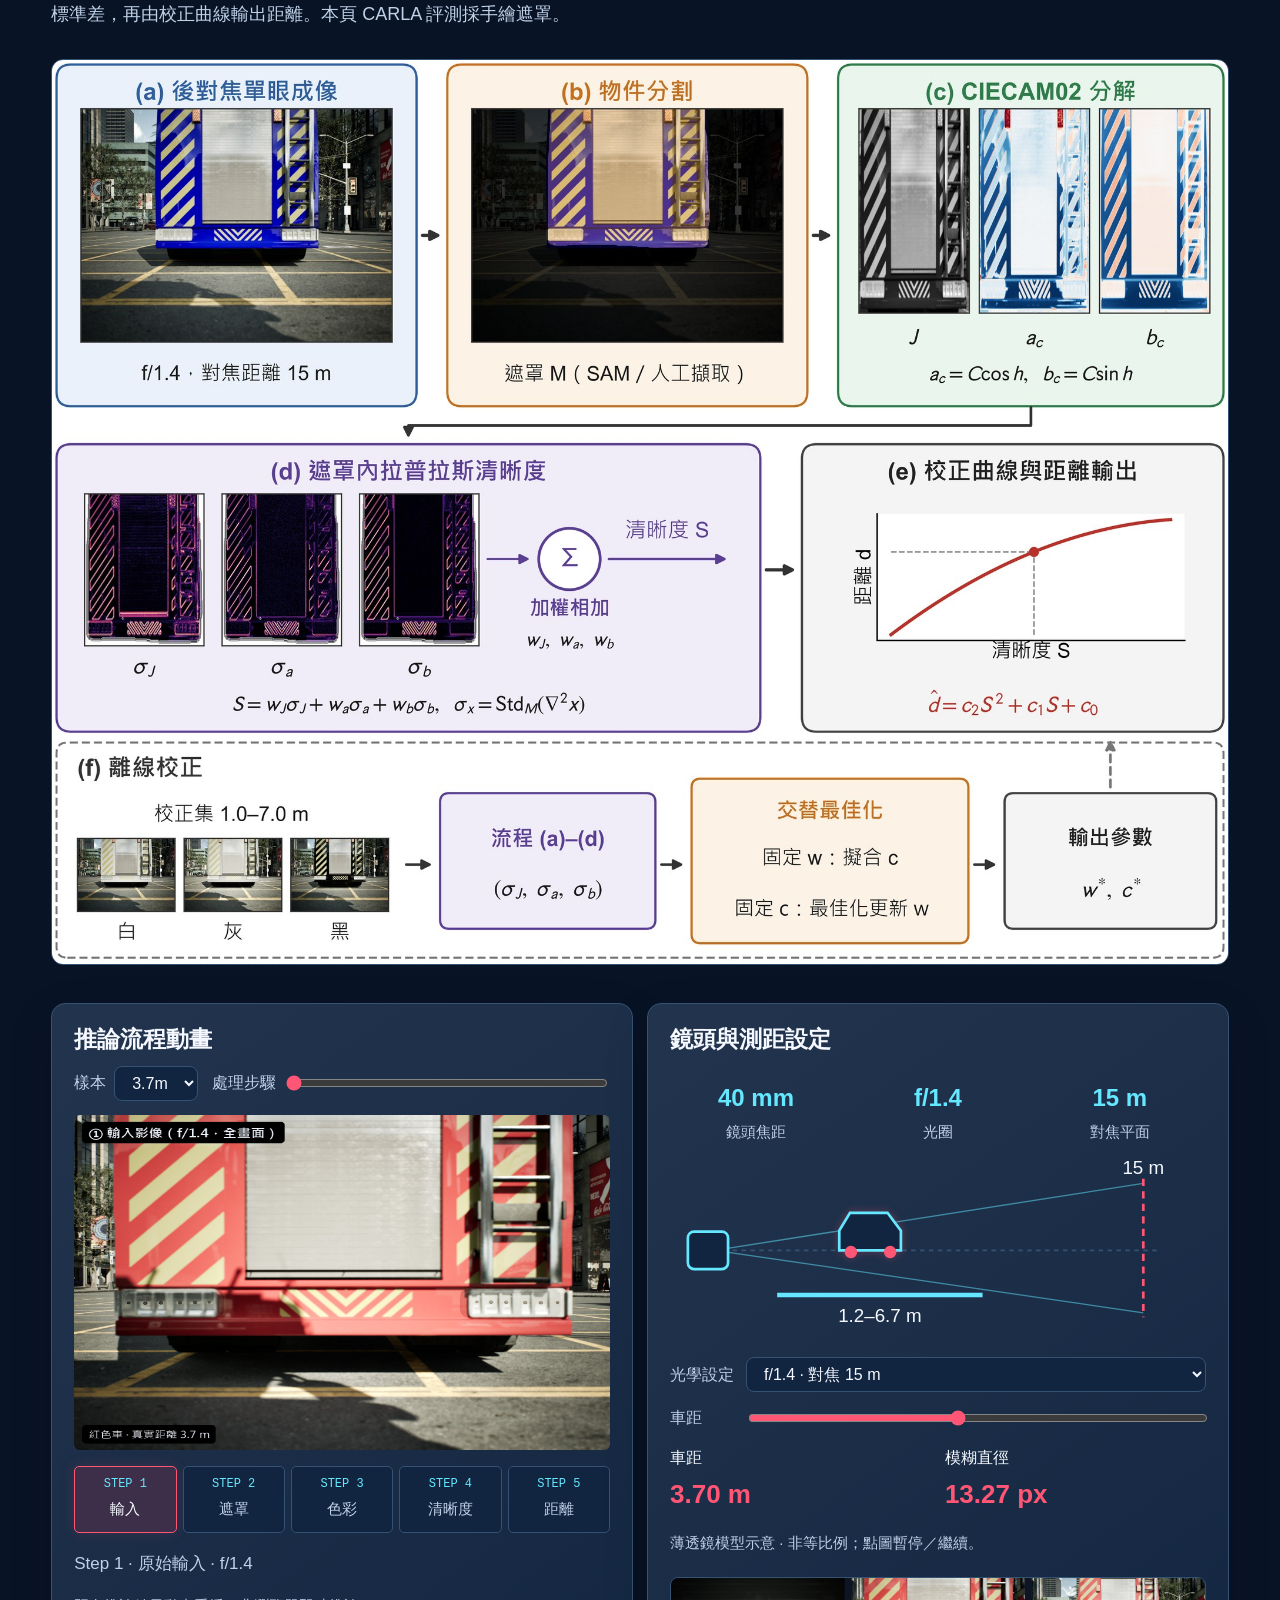
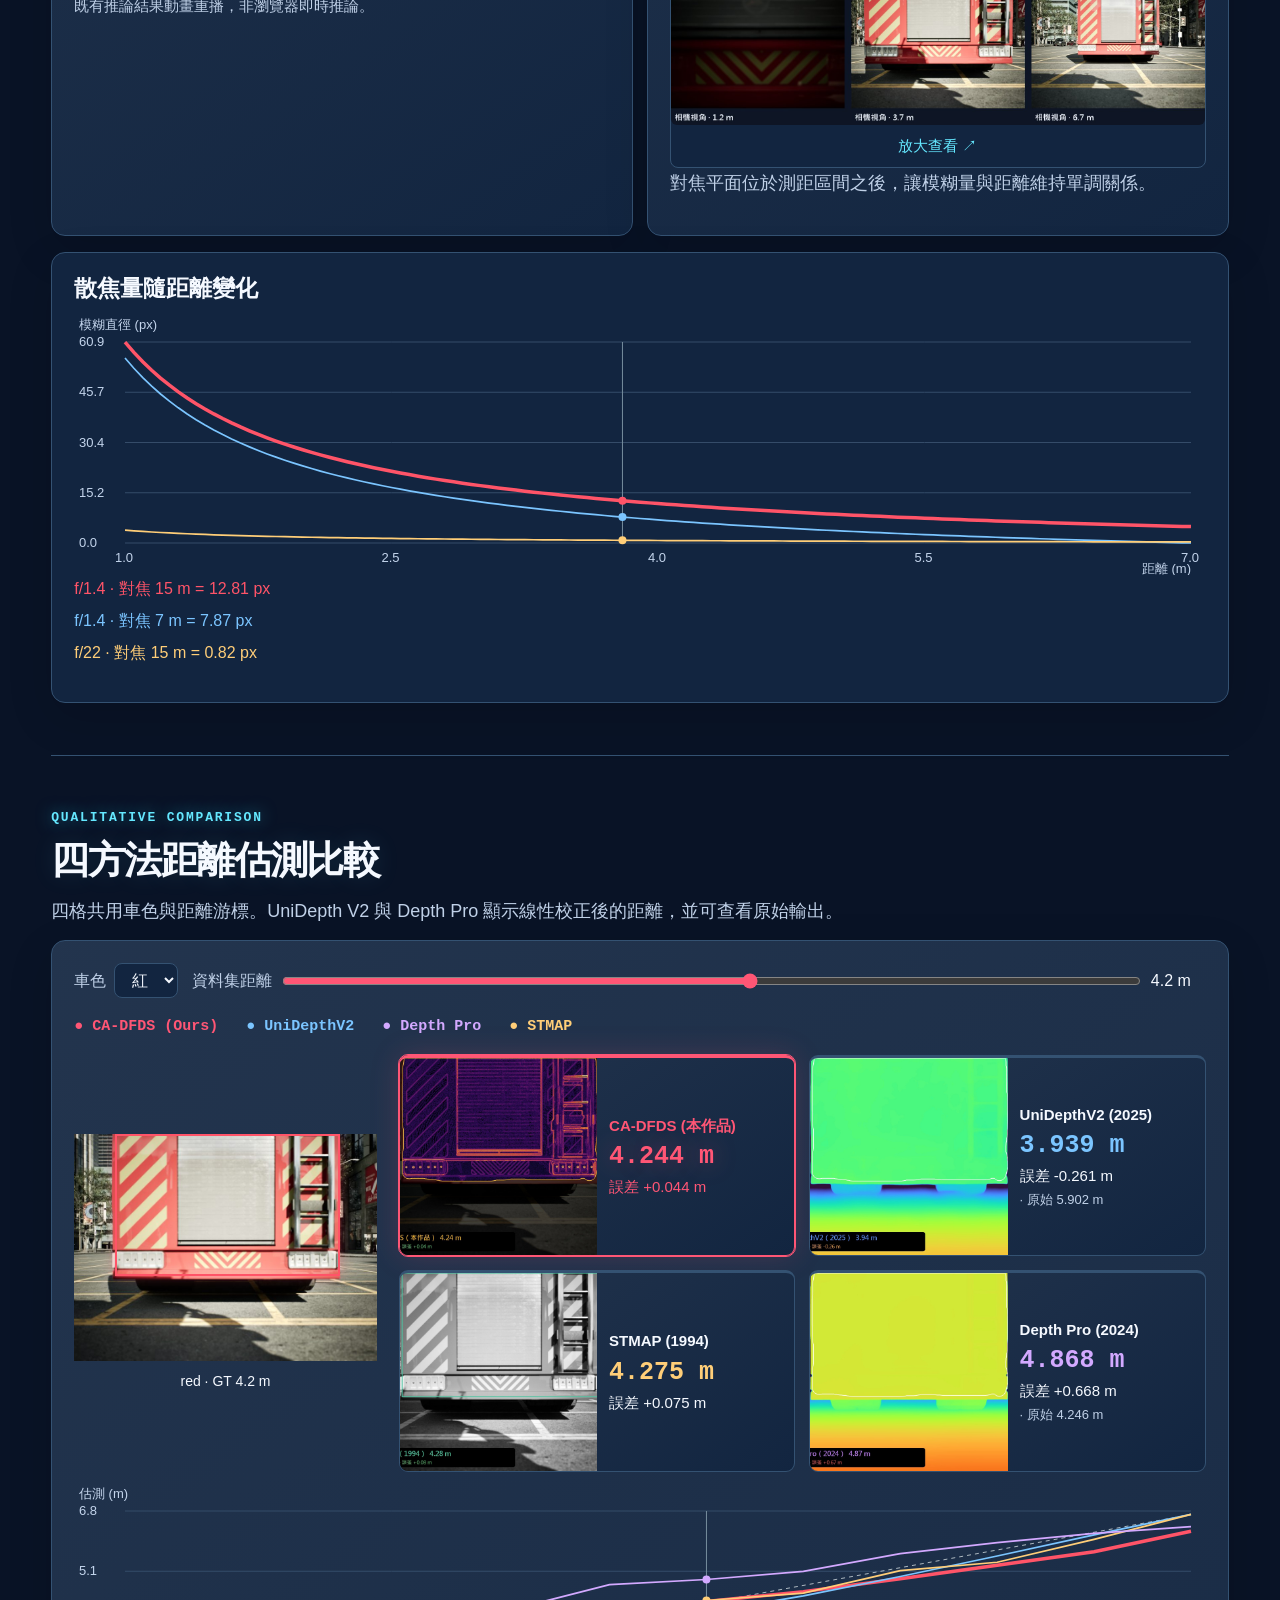
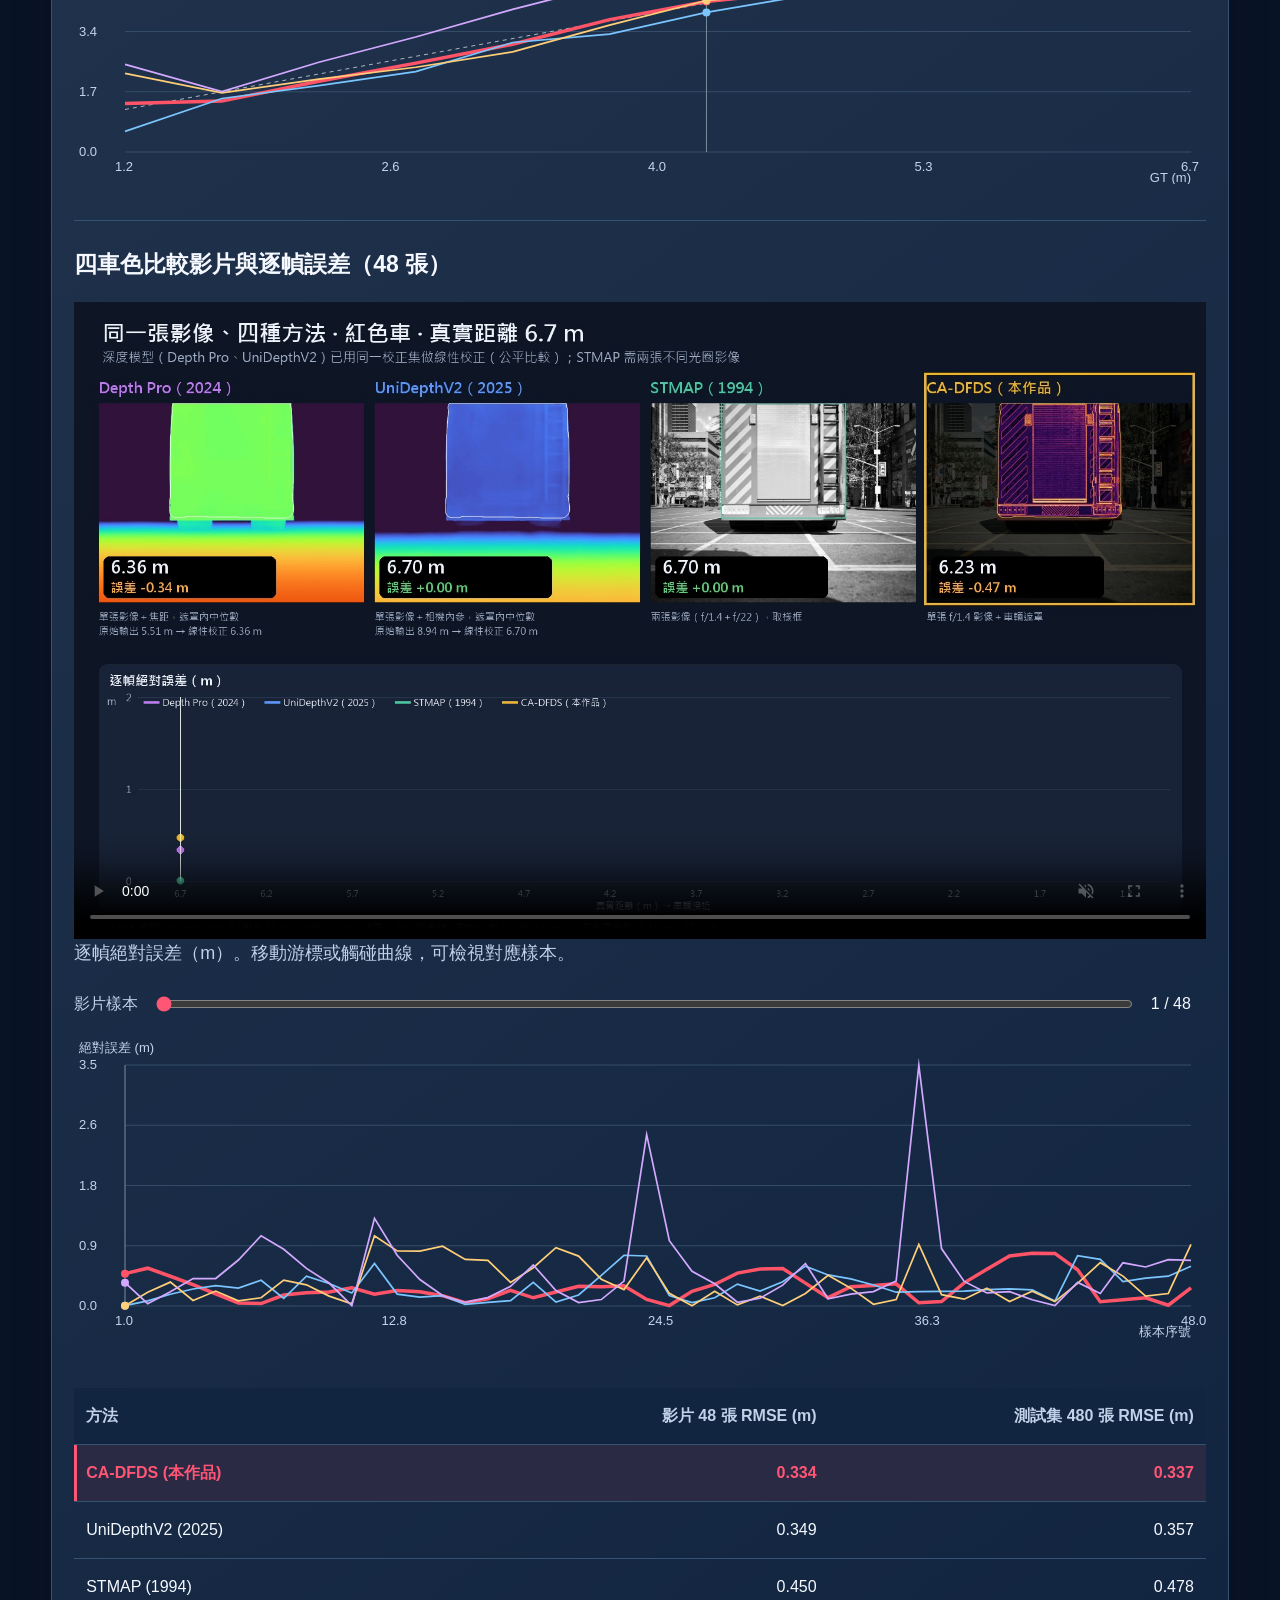
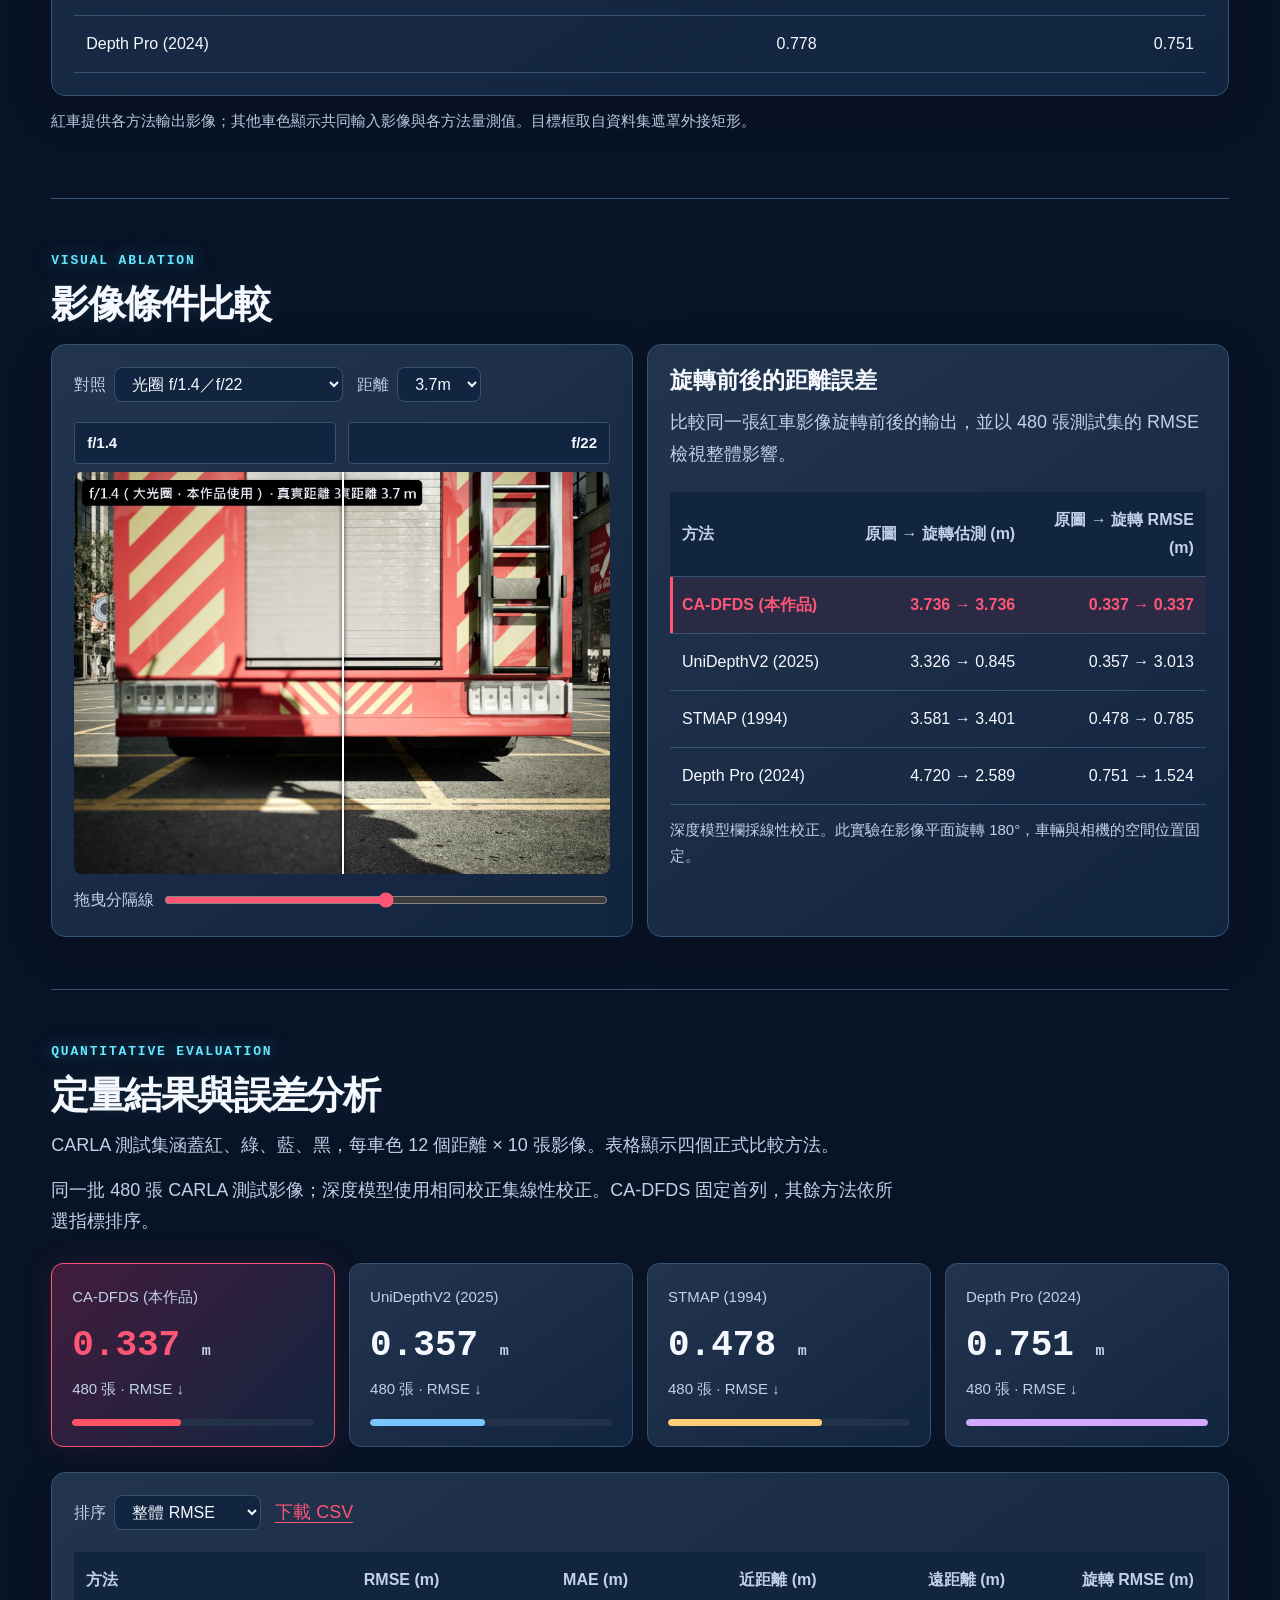
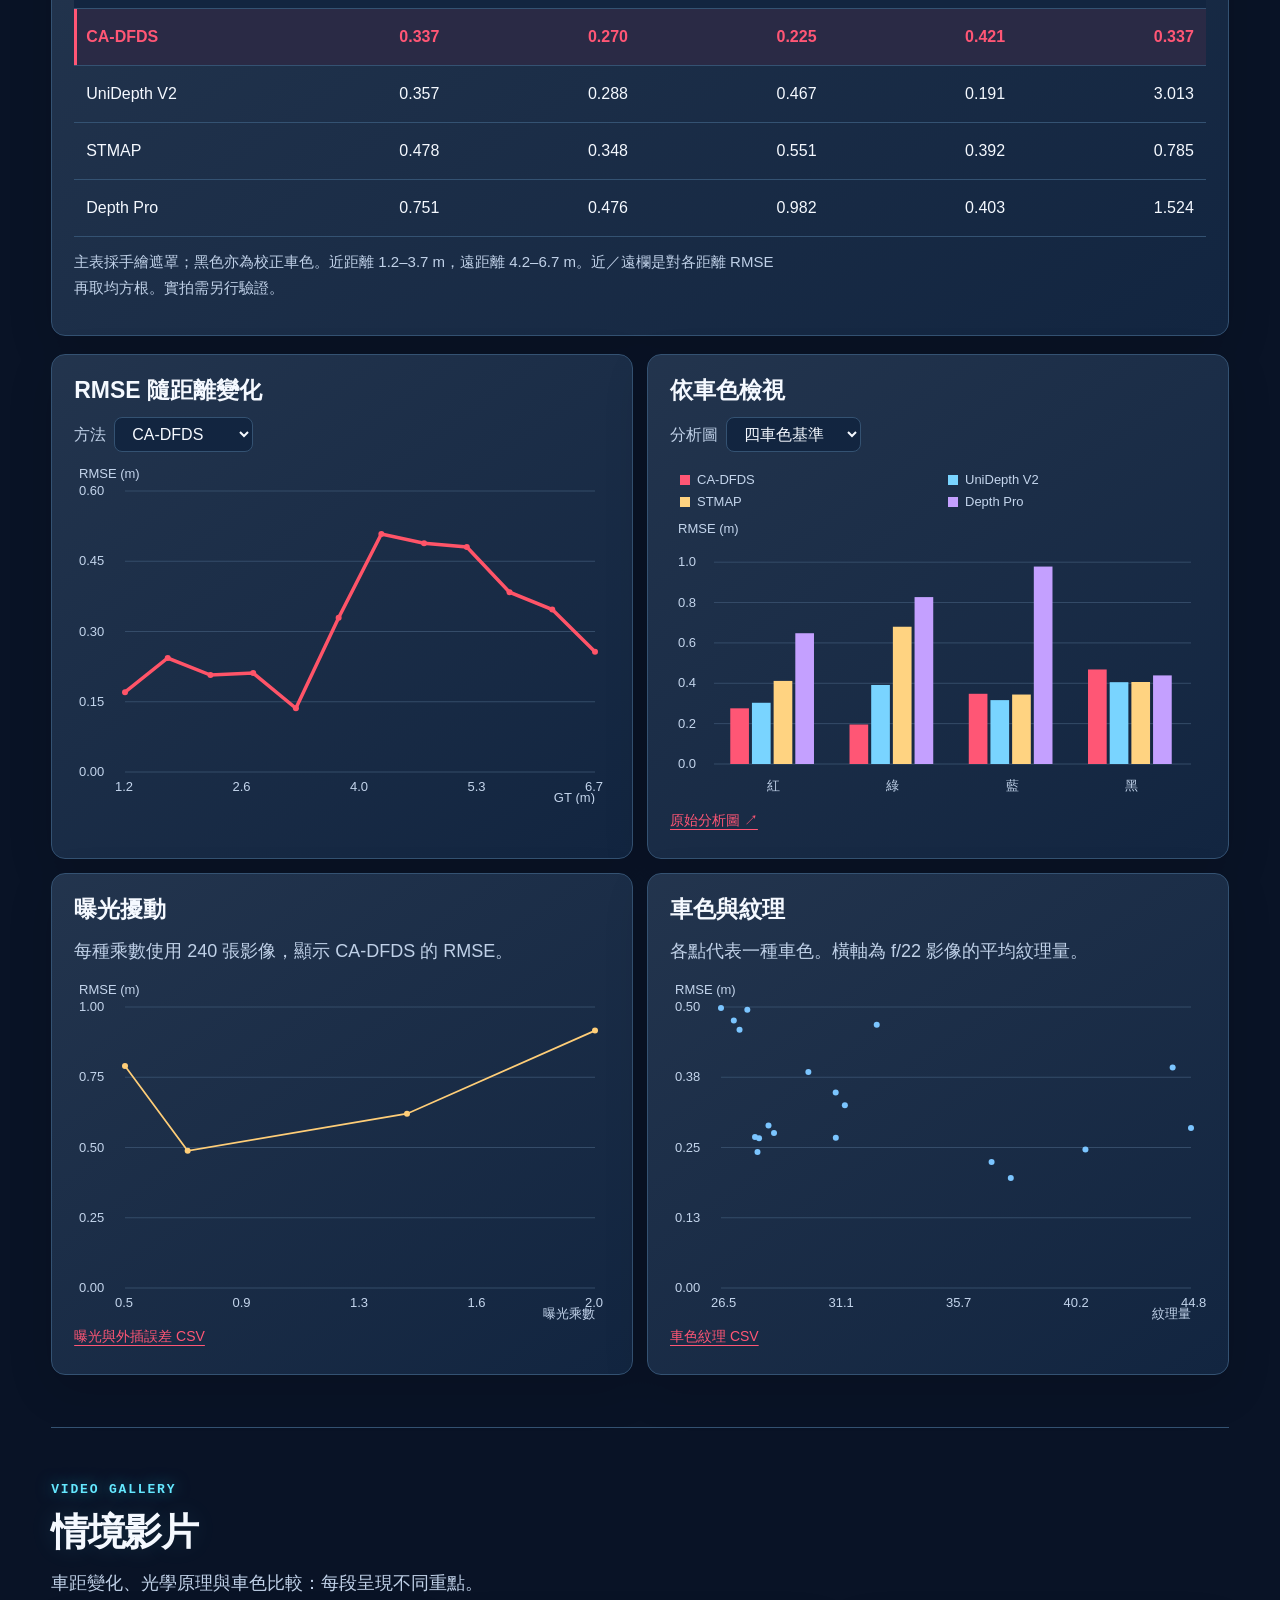
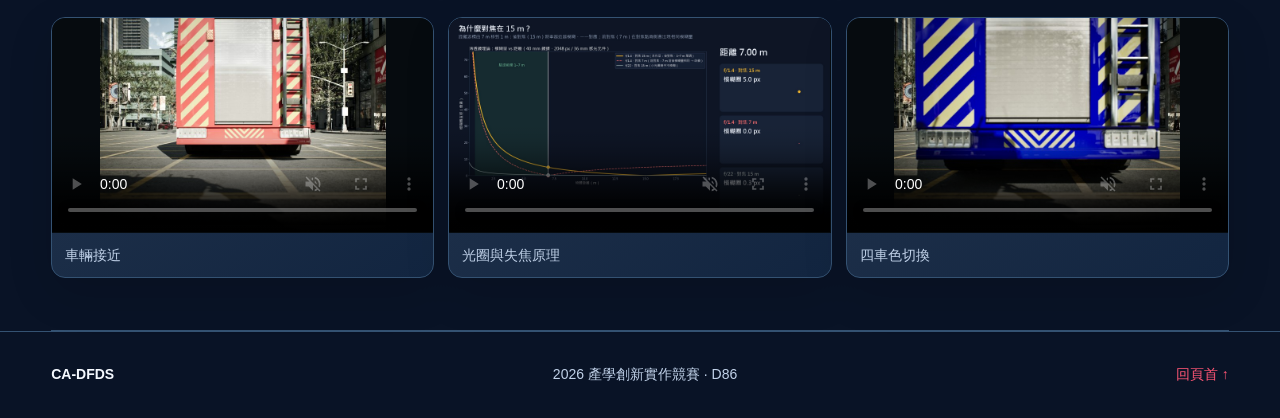
==== commit 383dc893: "Refine paper title and animate camera setup using existing optics data" ====
--- a/docs/index.html
+++ b/docs/index.html
@@ -7,7 +7,7 @@
   <title>CA-DFDS — 單眼散焦測距</title>
   <link rel="stylesheet" href="assets/unified.css">
   <script src="assets/unified-demo.js" defer></script>
-<link rel="stylesheet" href="assets/unified-polish.css"><script src="assets/language.js" defer></script><script src="assets/experience.js" defer></script><link rel="stylesheet" href="assets/luminous.css"><script src="assets/luminous.js" defer></script><link rel="stylesheet" href="assets/mobile-demo.css"><script src="assets/mobile-demo.js" defer></script><link rel="stylesheet" href="assets/browser-tool.css"><script src="assets/browser-tool.js" defer></script></head>
+<link rel="stylesheet" href="assets/unified-polish.css"><script src="assets/language.js" defer></script><script src="assets/experience.js" defer></script><link rel="stylesheet" href="assets/luminous.css"><script src="assets/luminous.js" defer></script><link rel="stylesheet" href="assets/mobile-demo.css"><script src="assets/mobile-demo.js" defer></script><link rel="stylesheet" href="assets/browser-tool.css"><script src="assets/browser-tool.js" defer></script><link rel="stylesheet" href="assets/demo-refinement.css"><script src="assets/camera-motion.js" defer></script></head>
 <body><div class="pointer-light" aria-hidden="true"></div><div class="ambient" aria-hidden="true"><i></i><i></i><i></i></div>
 <header><nav aria-label="頁面導覽">
   <a class="brand" href="#top">CA<span>–</span>DFDS</a>
@@ -17,7 +17,7 @@
   <section class="hero">
     <div class="hero-copy"><p class="venue">2026 產學創新實作競賽 · D86</p>
       <p class="eyebrow">MONOCULAR DEPTH FROM DEFOCUS</p>
-      <div class="title-row"><h1>CA-DFDS</h1><div class="title-logos" aria-label="Affiliations"><a class="logo-seal" href="https://www.ntu.edu.tw/" aria-label="National Taiwan University"><img src="assets/logo-ntu.png" alt="臺大校徽"></a><a class="logo-rit" href="https://www.rit.edu/" aria-label="Rochester Institute of Technology"><img src="assets/logo-rit.png" alt="RIT"></a><a class="logo-seal" href="https://www.ncue.edu.tw/" aria-label="National Changhua University of Education"><img src="assets/logo-ncue.png" alt="彰師大校徽"></a></div></div><p class="project-subtitle">單眼失焦車距估測系統</p>
+      <div class="title-row"><h1><span>CA-DFDS</span><span class="project-subtitle">單眼失焦車距估測系統</span></h1><div class="title-logos" aria-label="Affiliations"><a class="logo-seal" href="https://www.ntu.edu.tw/" aria-label="National Taiwan University"><img src="assets/logo-ntu.png" alt="臺大校徽"></a><a class="logo-rit" href="https://www.rit.edu/" aria-label="Rochester Institute of Technology"><img src="assets/logo-rit.png" alt="RIT"></a><a class="logo-seal" href="https://www.ncue.edu.tw/" aria-label="National Changhua University of Education"><img src="assets/logo-ncue.png" alt="彰師大校徽"></a></div></div>
       <p>單張影像估測車距。結合色彩感知與物理光學，在 480 張 CARLA 影像達到 0.337 m RMSE。</p>
       <div class="paper-authors"><span>Yu-Sen Wang<sup>1</sup></span><a href="https://www.rit.edu/directory/clkiee-chunghui-kuo">Chunghui Kuo<sup>2</sup></a><a href="https://xn--zwq108c.tw/research/">Chieh-Lun Yang<sup>3</sup></a><a href="https://people.csie.ncue.edu.tw/icchang/">Ing-Chau Chang<sup>3</sup></a></div><p class="affiliations"><span><sup>1</sup> 國立臺灣大學</span><span><sup>2</sup> Rochester Institute of Technology</span><span><sup>3</sup> 國立彰化師範大學</span></p><div class="actions"><a class="button primary" href="#system-demo">直接操作 Demo</a><a class="button" href="#method">系統架構</a></div>
     </div>
@@ -55,7 +55,7 @@
       <article class="card">
         <h3>鏡頭與測距設定</h3>
         <select id="view" hidden><option value="camera_views.jpg">camera_views.jpg</option></select>
-        <div class="camera-spec"><span><b>40 mm</b><small>鏡頭焦距</small></span><span><b>f/1.4</b><small>光圈</small></span><span><b>15 m</b><small>對焦平面</small></span></div><svg class="camera-diagram" viewBox="0 0 600 190" role="img" aria-label="Camera, vehicle measuring interval and rear focus plane"><path class="ray" d="M50 100L530 25M50 100L530 170"/><path class="axis" d="M50 100H550"/><rect x="20" y="79" width="45" height="42" rx="7"/><path class="focus-plane" d="M530 20V175"/><path class="interval" d="M120 150H350"/><g class="car-symbol"><path d="M200 100V78L212 58H254L269 78V100Z"/><circle cx="213" cy="102" r="7"/><circle cx="257" cy="102" r="7"/></g><text x="235" y="180" text-anchor="middle">1.2–6.7 m</text><text x="530" y="14" text-anchor="middle">15 m</text></svg><button class="image-zoom" data-zoom="camera-image" aria-label="Enlarge camera views"><img id="camera-image" src="assets/demo/C-B1_camera_setup/camera_views.jpg" alt="CARLA 拍攝視角"><span>放大查看 ↗</span></button>
+        <div class="camera-spec"><span><b>40 mm</b><small>鏡頭焦距</small></span><span><b>f/1.4</b><small>光圈</small></span><span><b>15 m</b><small>對焦平面</small></span></div><svg id="camera-motion" tabindex="0" class="camera-diagram" viewBox="0 0 600 190" role="img" aria-label="Camera, vehicle measuring interval and rear focus plane"><path class="ray" d="M50 100L530 25M50 100L530 170"/><path class="axis" d="M50 100H550"/><rect x="20" y="79" width="45" height="42" rx="7"/><path class="focus-plane" d="M530 20V175"/><path class="interval" d="M120 150H350"/><g id="camera-car" class="car-symbol"><path d="M200 100V78L212 58H254L269 78V100Z"/><circle cx="213" cy="102" r="7"/><circle cx="257" cy="102" r="7"/></g><text x="235" y="180" text-anchor="middle">1.2–6.7 m</text><text id="camera-focus-label" x="530" y="14" text-anchor="middle">15 m</text></svg><div class="camera-interaction"><label for="camera-setting">光學設定</label><select id="camera-setting"><option value="f1.4_focus15m">f/1.4 · 對焦 15 m</option><option value="f22_focus15m">f/22 · 對焦 15 m</option><option value="f1.4_focus7m">f/1.4 · 對焦 7 m</option></select><label for="camera-distance">車距</label><input id="camera-distance" type="range" min="1.2" max="6.7" step="0.05" value="3.7"><div class="camera-numbers"><span>車距<strong id="camera-distance-value">3.70 m</strong></span><span>模糊直徑<strong id="camera-blur-value">13.27 px</strong></span></div><p class="note">薄透鏡模型示意 · 非等比例；點圖暫停／繼續。</p></div><button class="image-zoom" data-zoom="camera-image" aria-label="Enlarge camera views"><img id="camera-image" src="assets/demo/C-B1_camera_setup/camera_views.jpg" alt="CARLA 拍攝視角"><span>放大查看 ↗</span></button>
         <p>對焦平面位於測距區間之後，讓模糊量與距離維持單調關係。</p>
       </article>
     </div>
@@ -116,7 +116,7 @@
   </section>
 <section id="gallery">
     <p class="eyebrow">VIDEO GALLERY</p><h2>情境影片</h2>
-    <p>CARLA 離散距離影像重播：接近、往返與四車色比較。</p>
+    <p>車距變化、光學原理與車色比較：每段呈現不同重點。</p>
     <div class="grid three" id="videos"></div>
   </section>
 
--- a/docs/assets/demo-refinement.css
+++ b/docs/assets/demo-refinement.css
@@ -0,0 +1,22 @@
+/* One title, equal visual hierarchy; institutions remain secondary. */
+.hero .title-row{position:relative;display:flex;flex-direction:column;gap:18px;max-width:1100px;margin:auto}
+.hero .title-row h1{display:flex;flex-direction:column;align-items:center;gap:12px;font-size:clamp(28px,3.7vw,48px);line-height:1.3;letter-spacing:0;font-weight:700;width:100%}
+.hero .title-row h1 span,.hero .title-row .project-subtitle{font-size:inherit;font-weight:inherit;line-height:inherit;margin:0;max-width:100%;overflow-wrap:anywhere}
+.hero .title-logos{gap:12px;align-self:center}
+.hero .title-logos a,.hero .title-logos img{height:30px}
+.hero .title-logos .logo-seal,.hero .title-logos .logo-seal:last-child{width:31px}
+.hero .title-logos .logo-seal:last-child{height:30px}
+.hero .title-logos .logo-seal:last-child img{height:42.22px;transform:translate(-10px,-6.11px)}
+.hero .title-logos .logo-rit{width:86px;height:30px}
+.hero .title-logos .logo-rit img{height:30px}
+@media(min-width:1200px){.hero .title-logos{position:absolute;right:0;top:12px}}
+.camera-interaction{margin-bottom:22px;display:grid;grid-template-columns:auto minmax(0,1fr);gap:12px;align-items:center}
+.camera-interaction select{width:100%;min-width:0;font-size:16px}
+.camera-interaction input{width:100%;min-width:0;accent-color:var(--accent)}
+.camera-numbers{grid-column:1/-1;display:grid;grid-template-columns:1fr 1fr;gap:14px;font-size:16px}
+.camera-numbers strong{display:block;font-size:26px;font-variant-numeric:tabular-nums;color:var(--accent)}
+.camera-interaction p{grid-column:1/-1;margin:0}
+#camera-motion{cursor:pointer;touch-action:pan-y}
+#camera-motion:focus-visible{outline:2px solid var(--cyan);outline-offset:4px}
+#camera-car{filter:drop-shadow(0 0 5px #ff546850)}
+@media(max-width:700px){.hero .title-row h1{font-size:clamp(25px,6.4vw,34px)}.hero .title-row{gap:14px}.camera-numbers strong{font-size:24px}}
